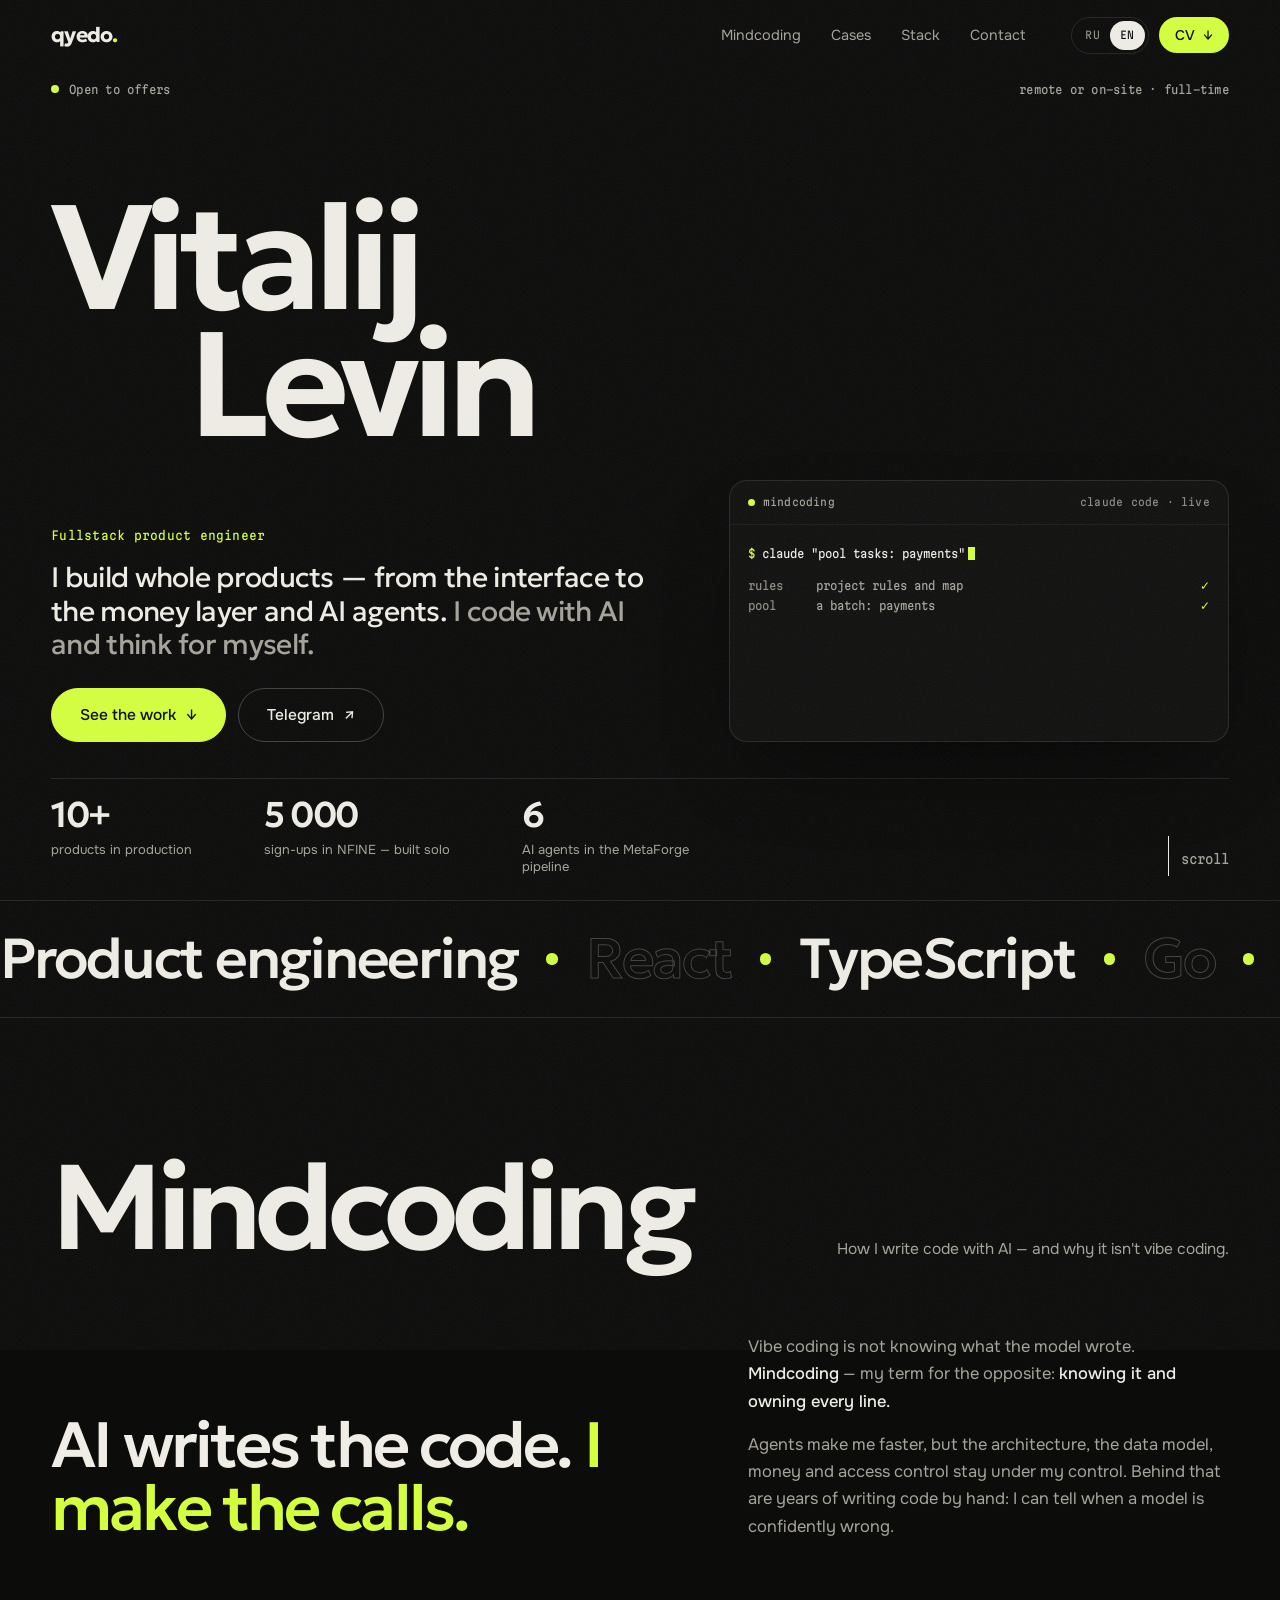
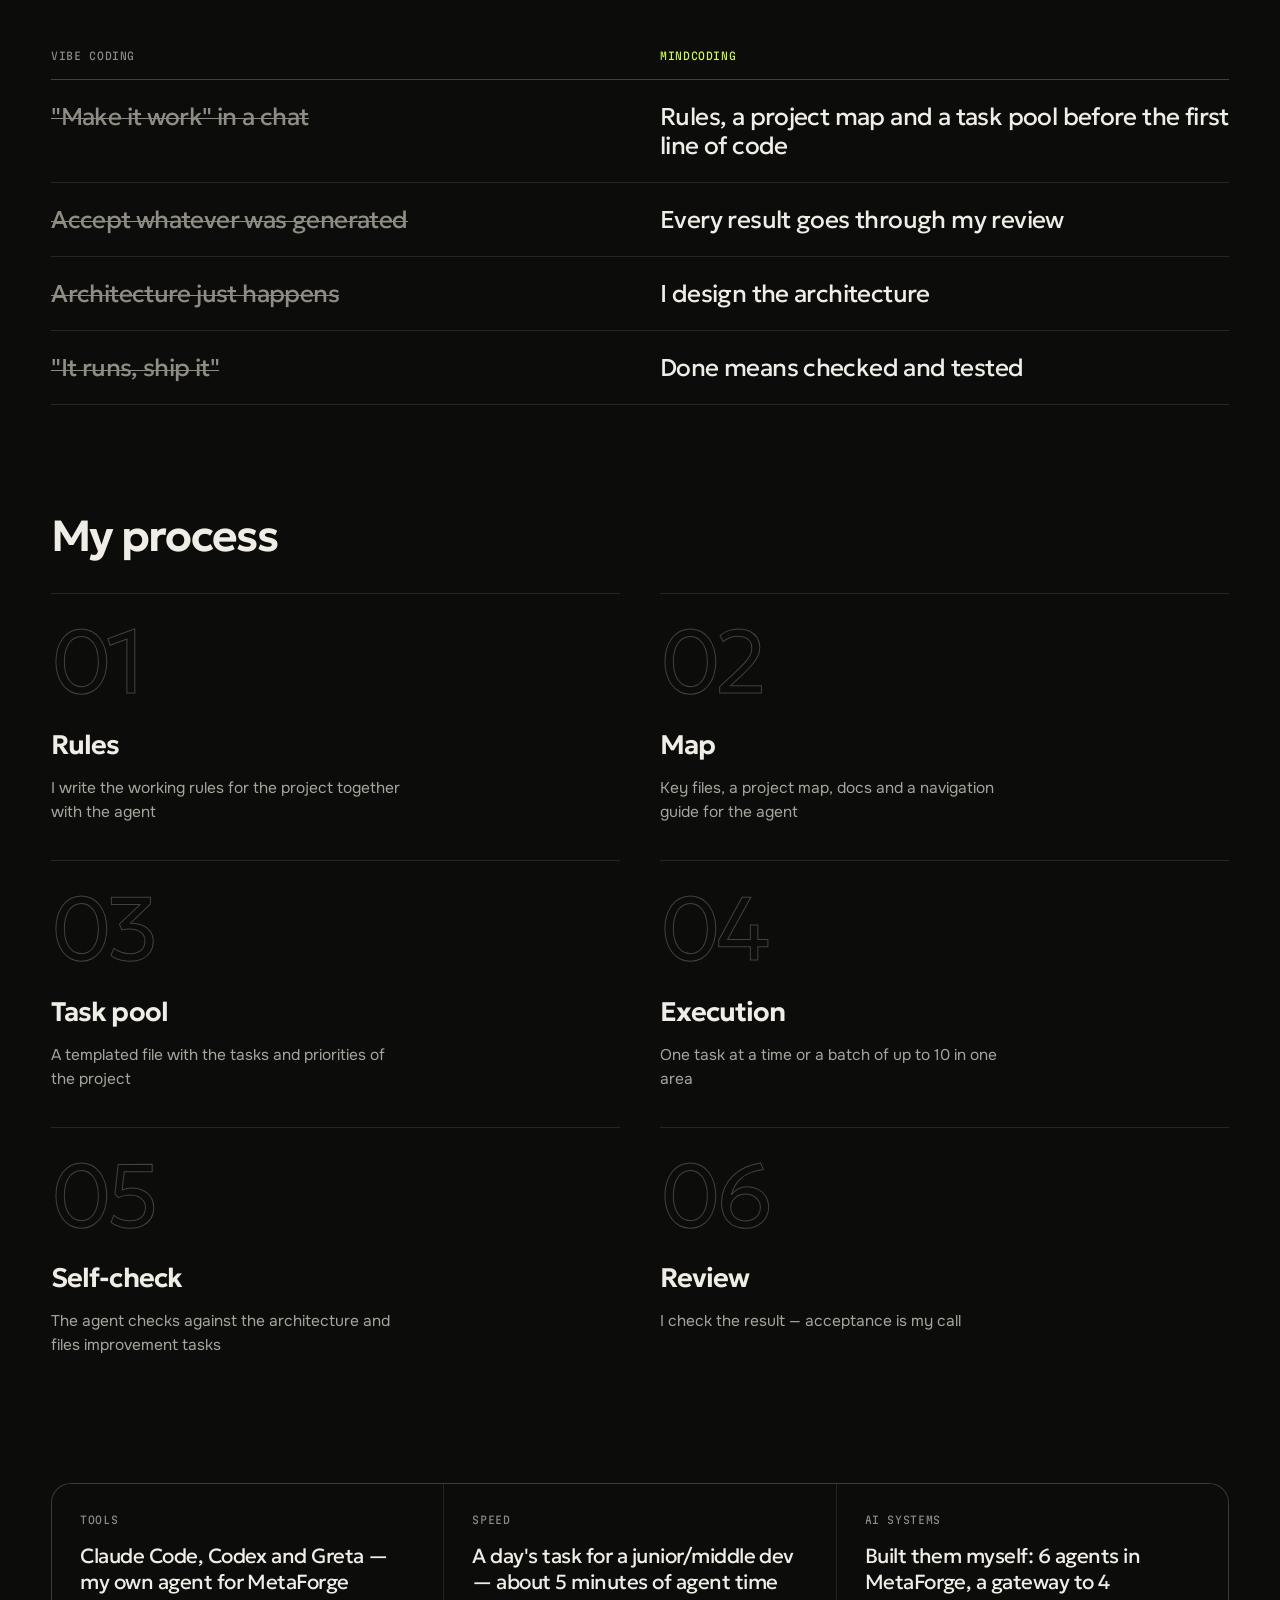
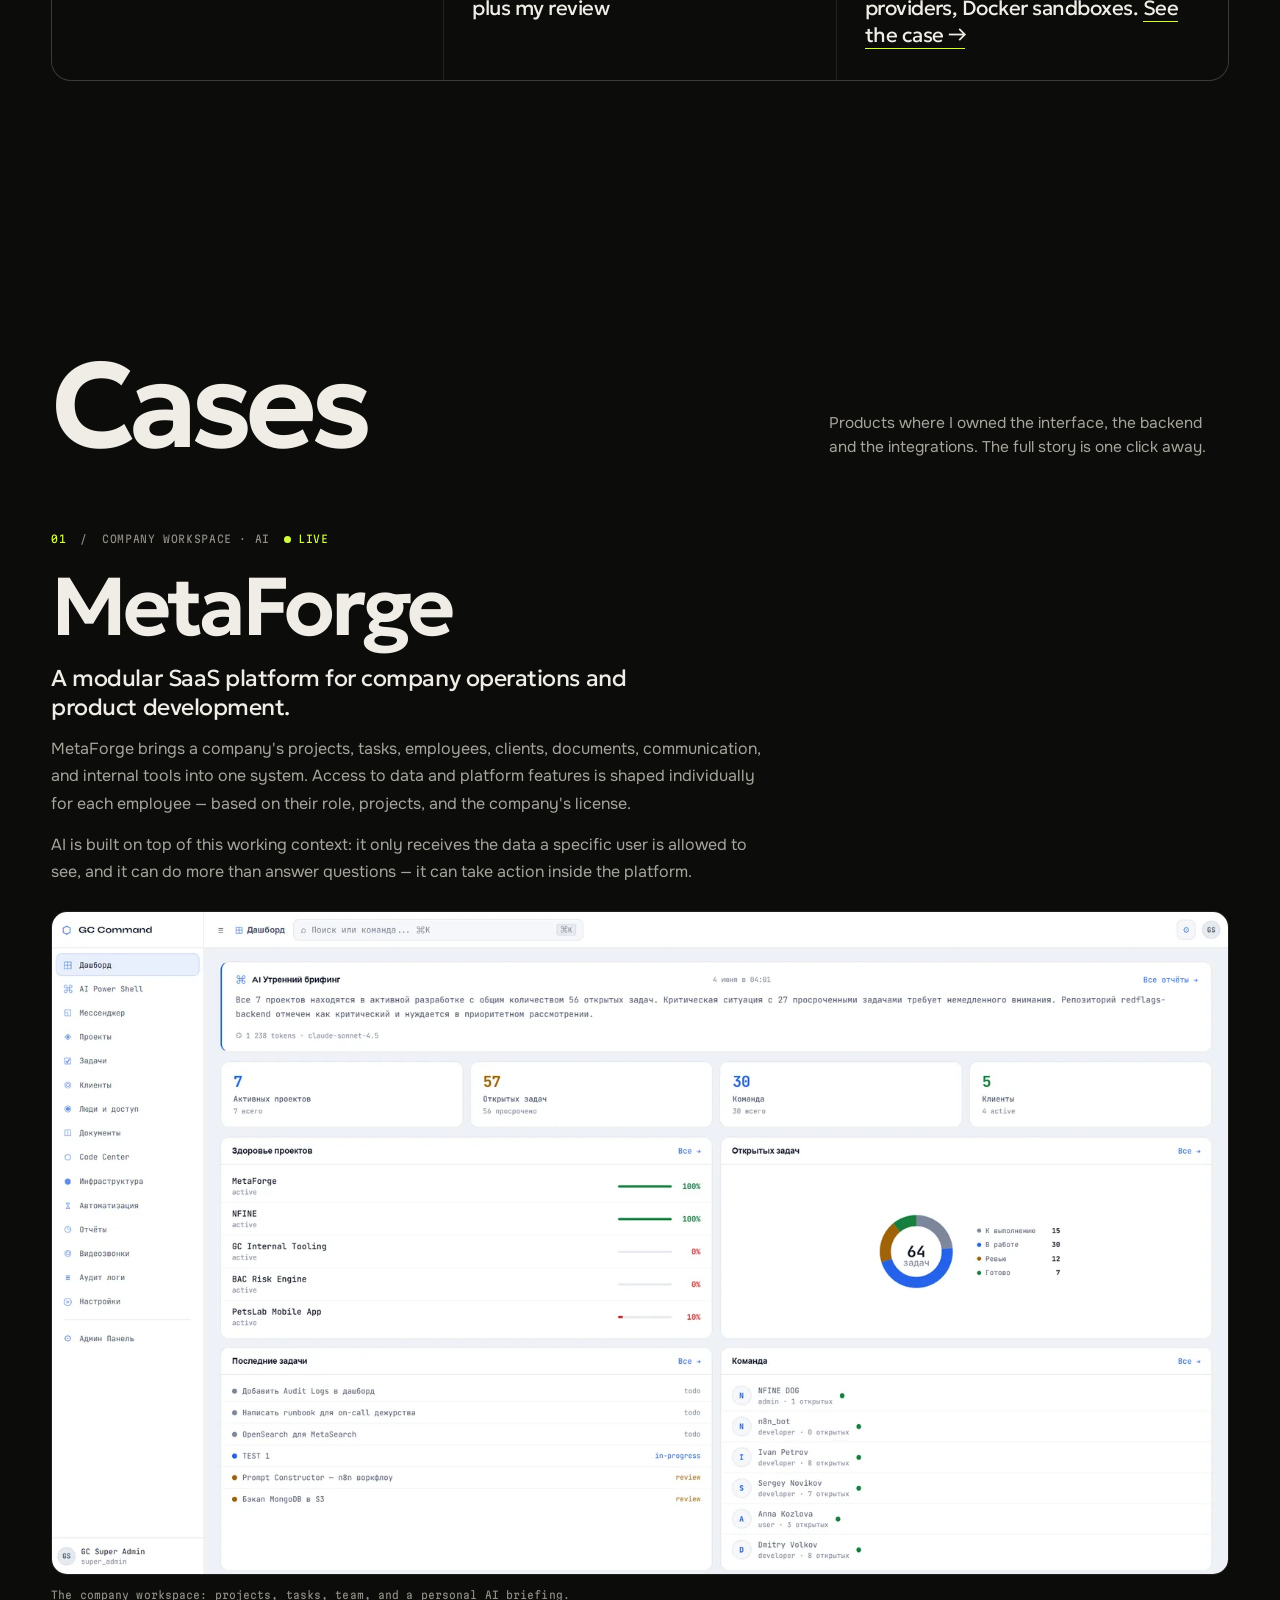
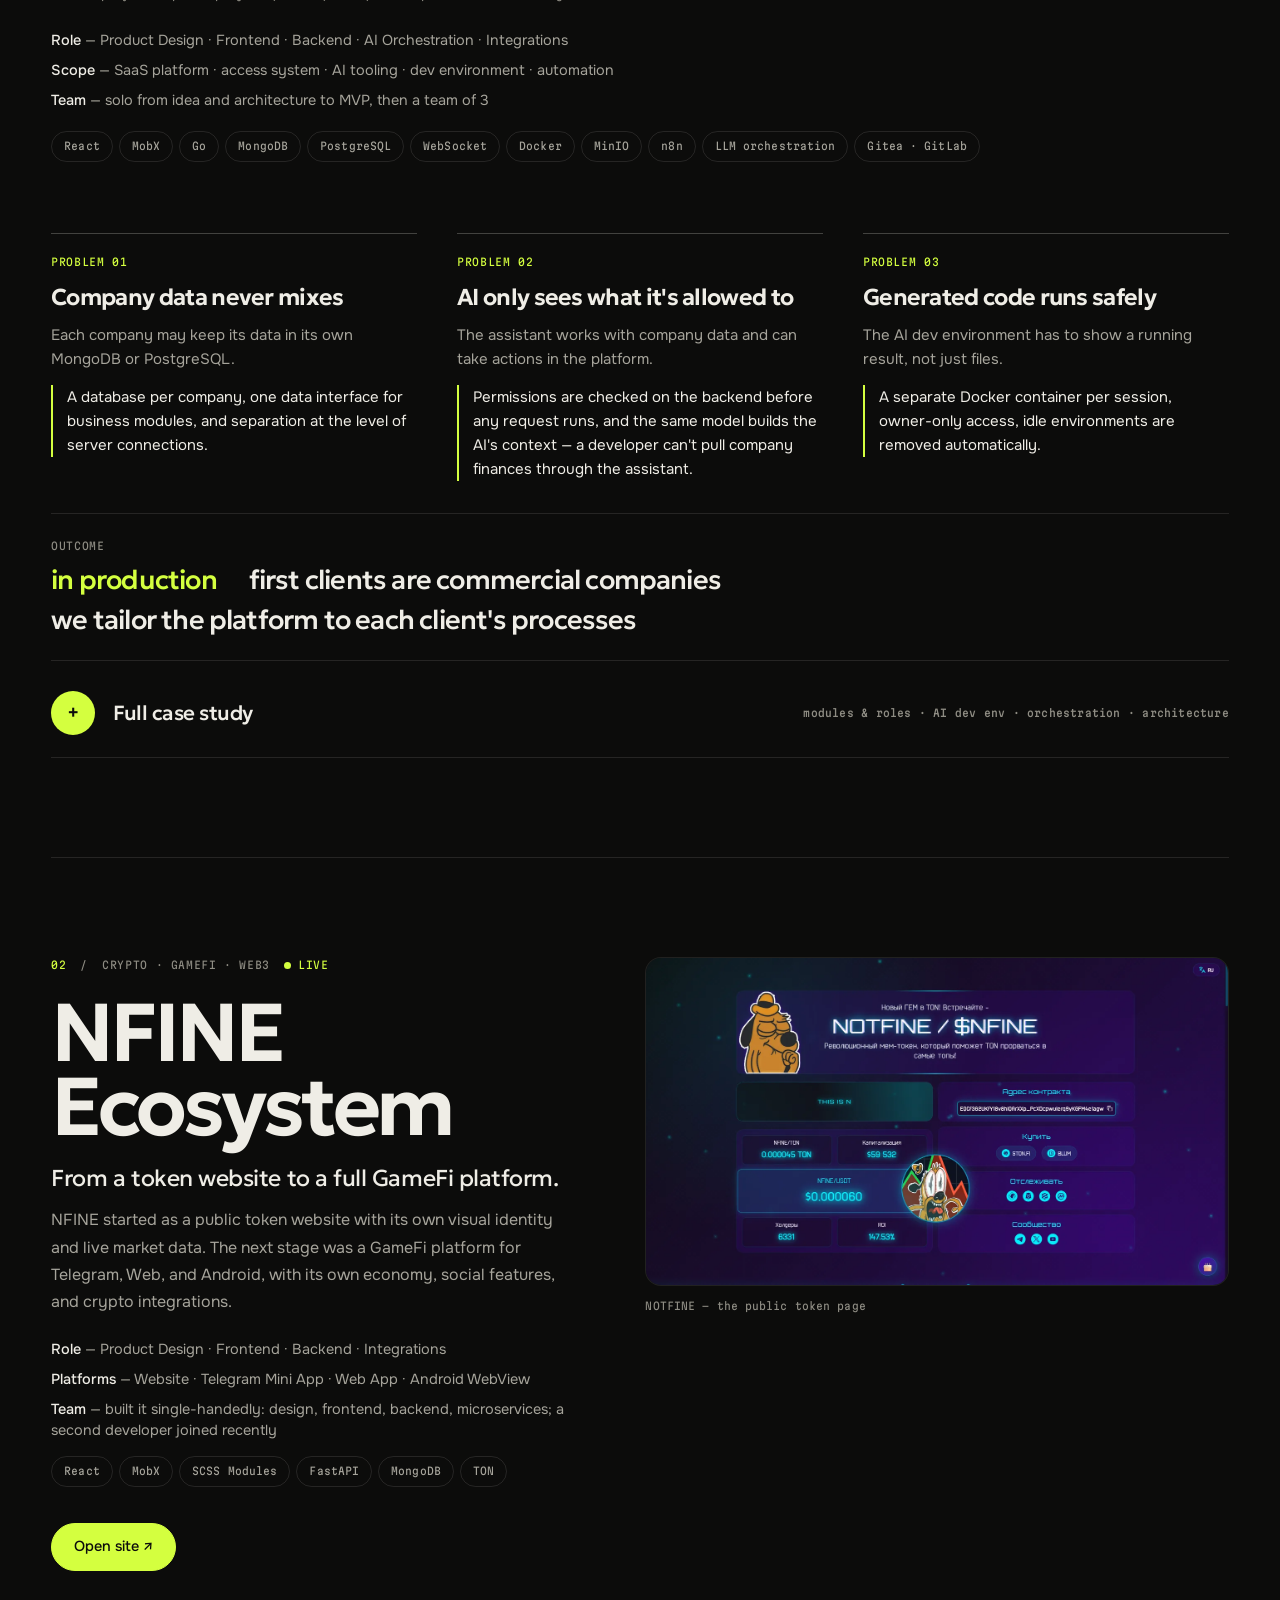
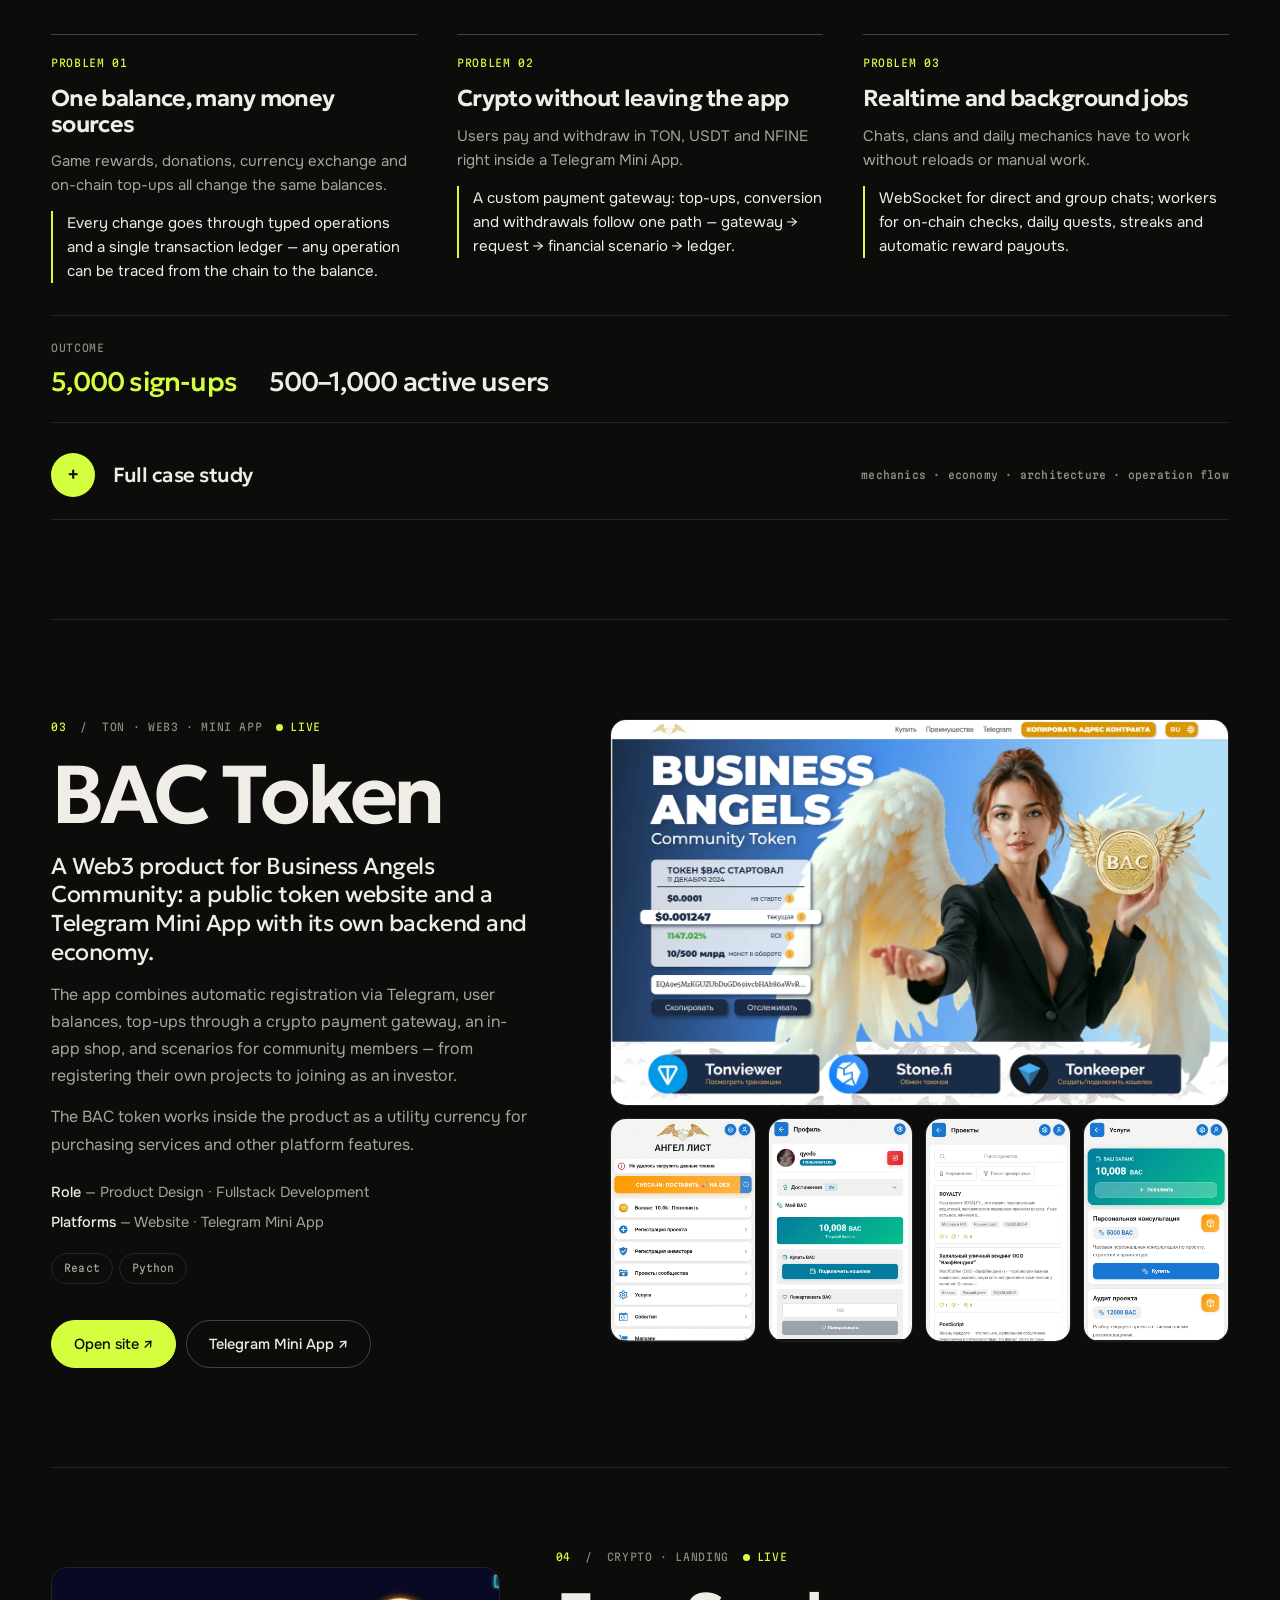
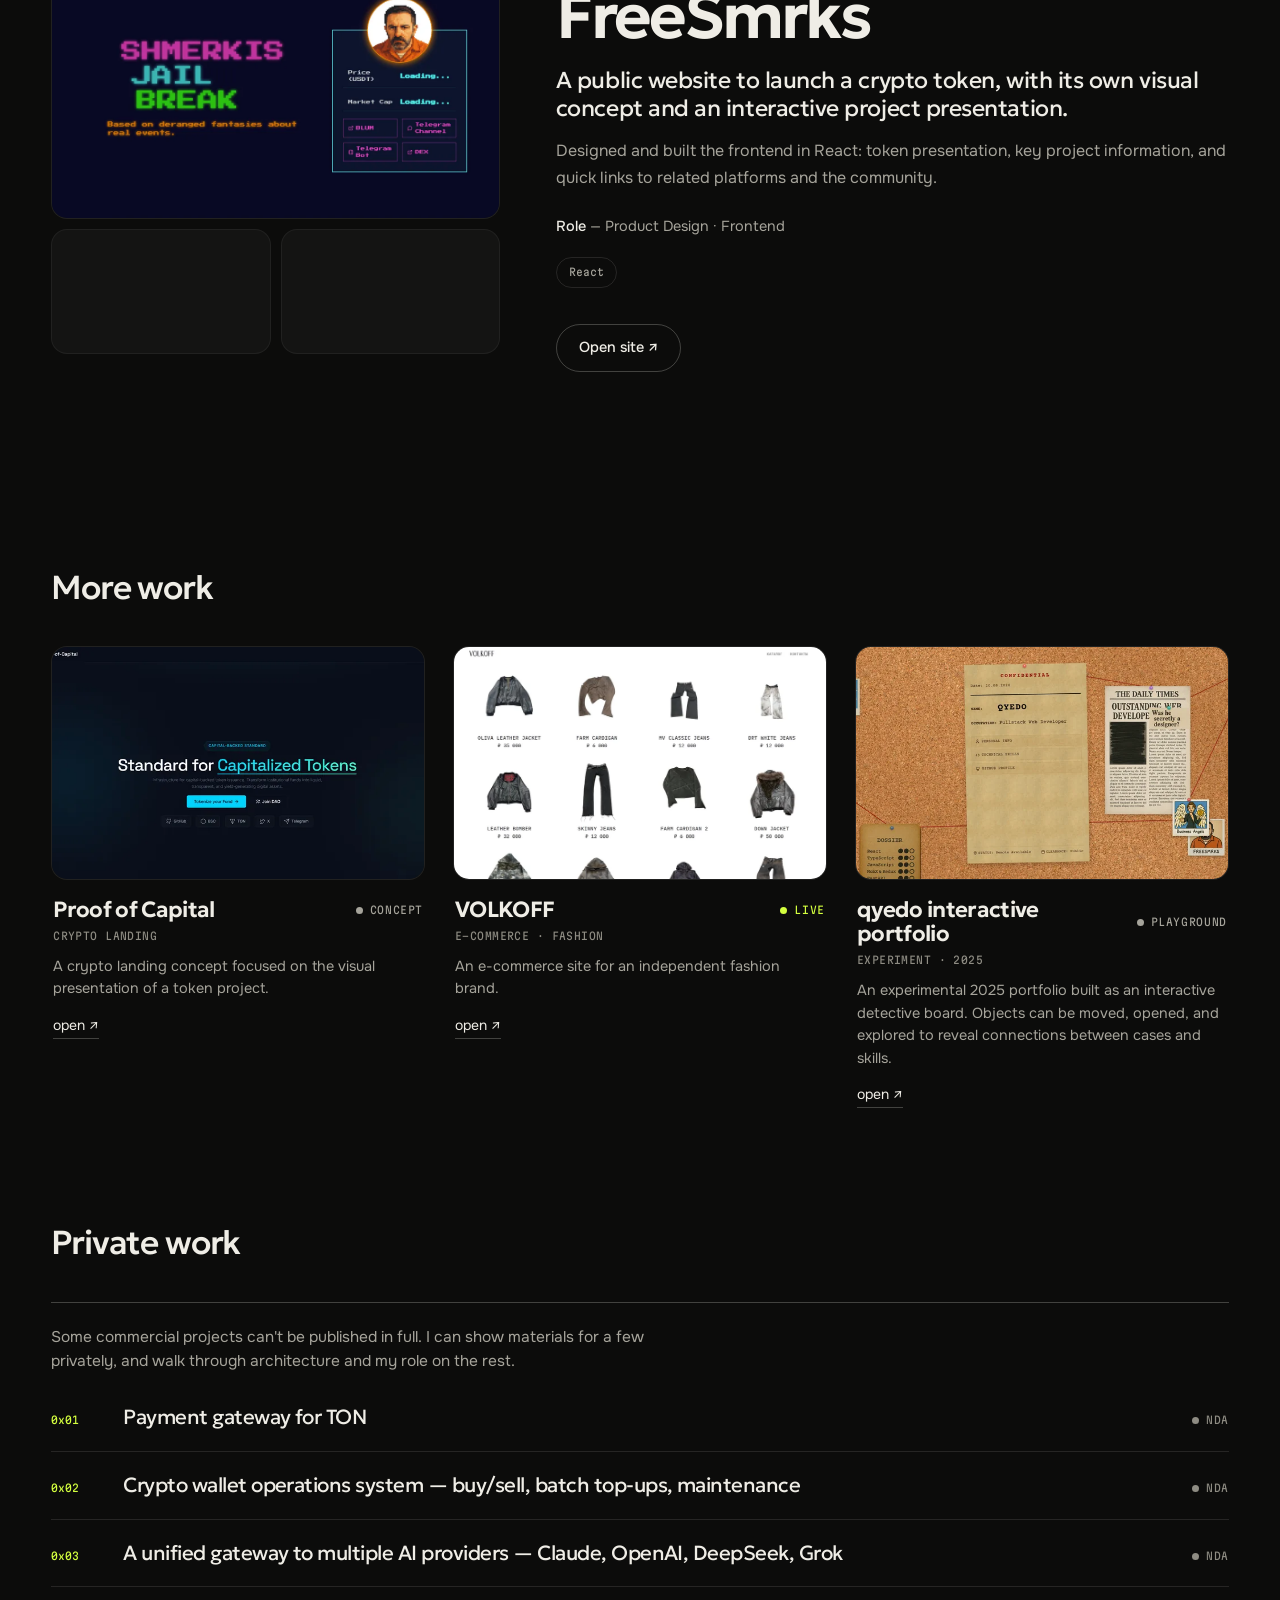
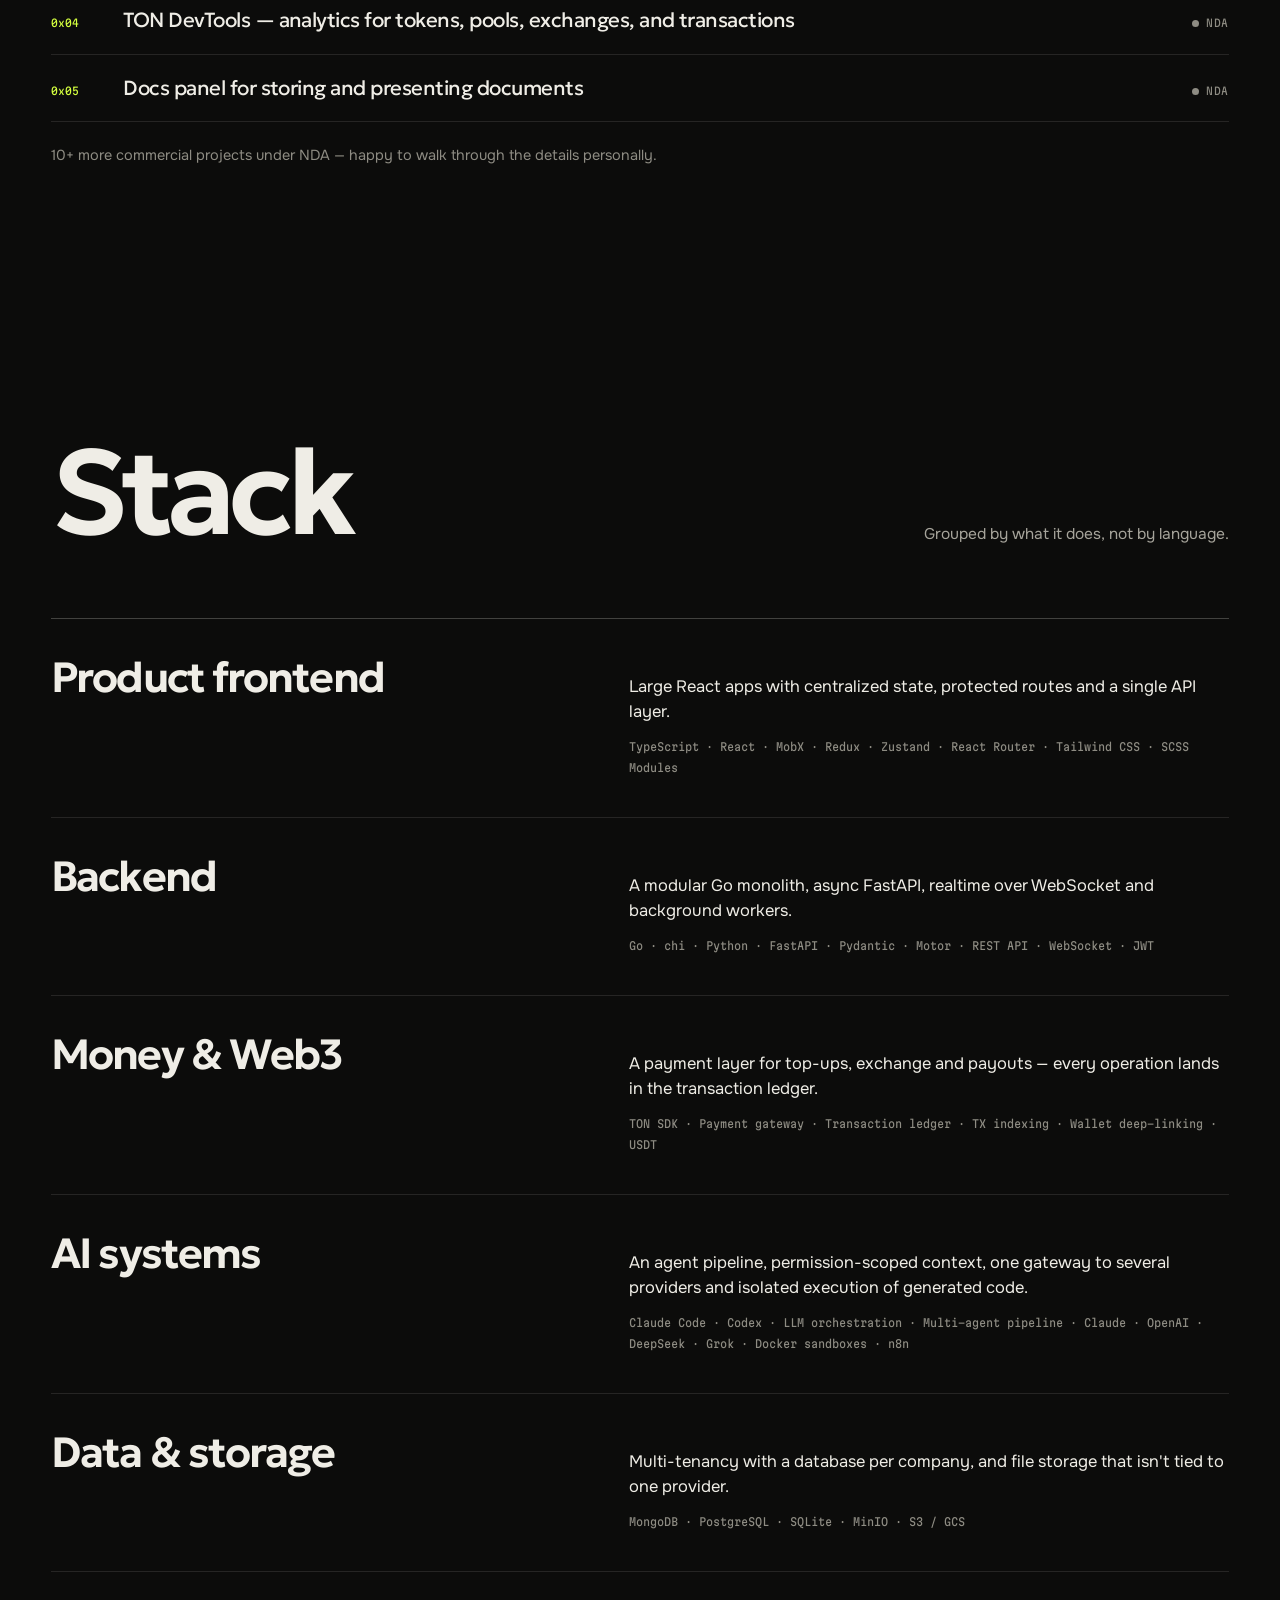
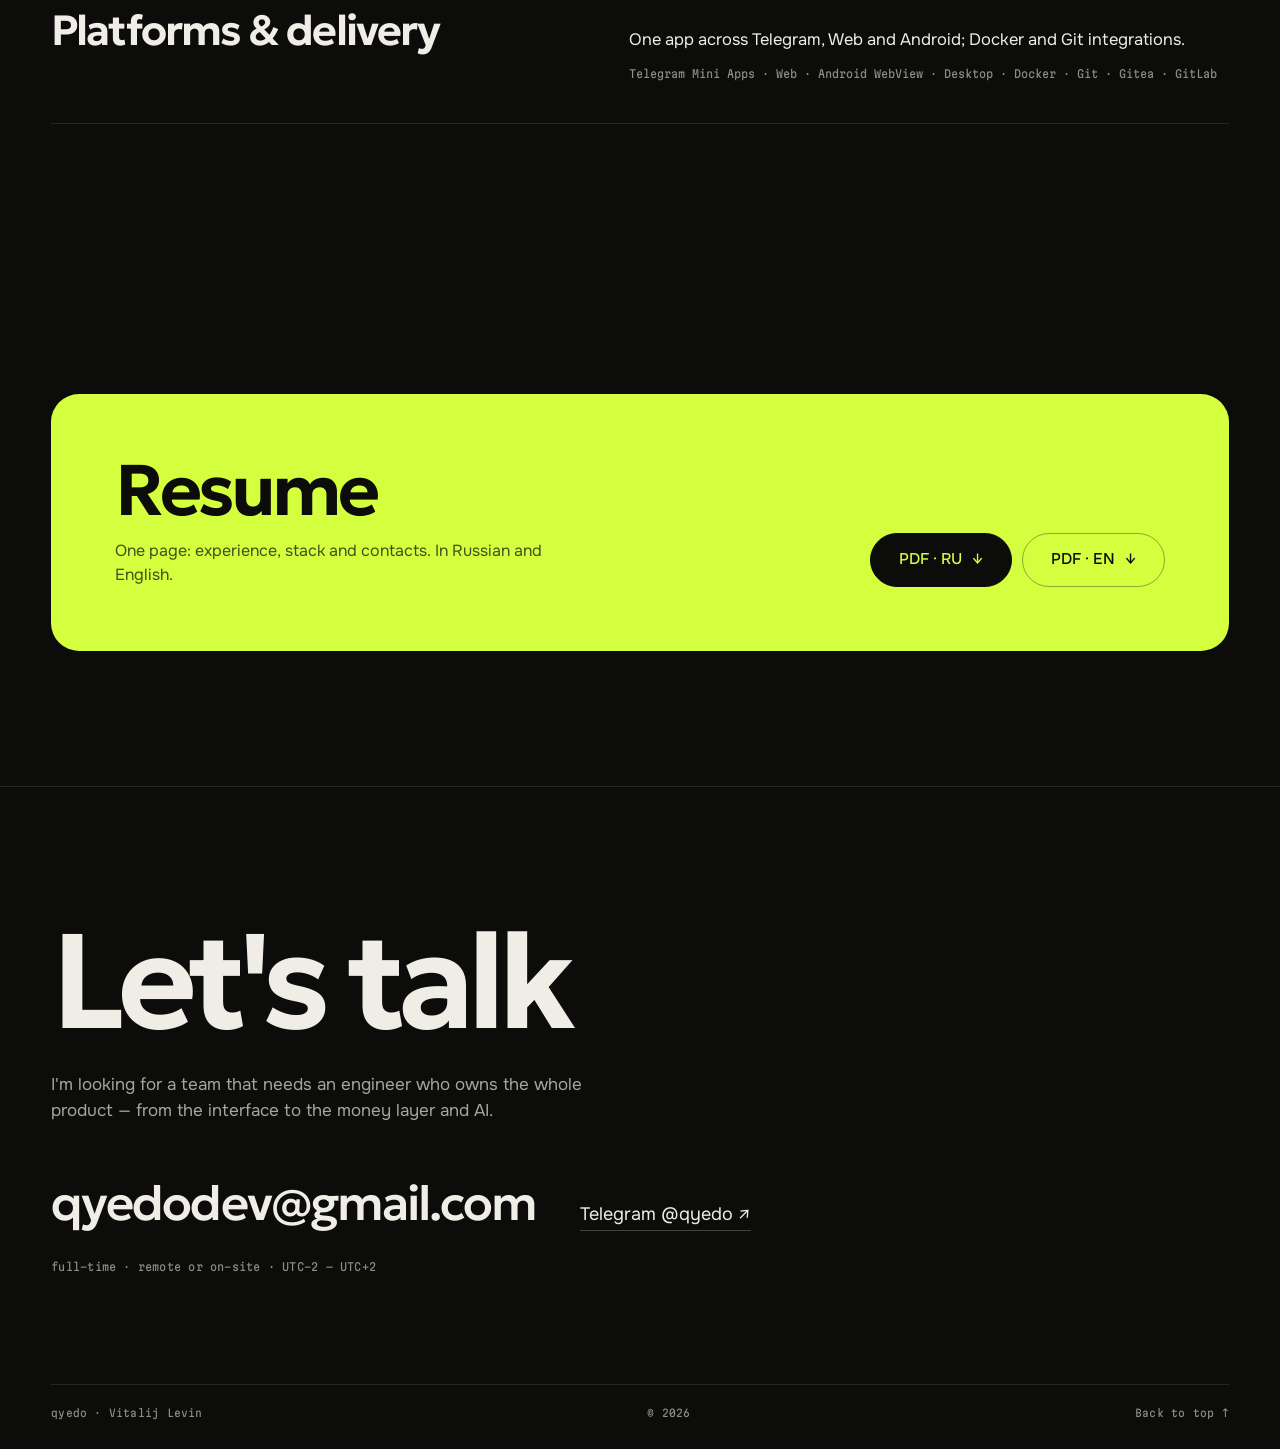
==== index.html @ 2e19d9a1 "feat: redesign with new type system and GSAP motion - New visual language: Geologica / Onest / Marti" ====
<!DOCTYPE html>
<html lang="ru" id="html-root">
<head>
<meta charset="UTF-8">
<meta name="viewport" content="width=device-width, initial-scale=1.0">
<meta name="description" content="Виталий Левин (qyedo) — fullstack product engineer. Строю продукты целиком: интерфейс, бэкенд, платёжный слой и ИИ-системы. Майндкодинг вместо вайбкодинга.">
<meta name="theme-color" content="#0c0c0b">
<meta property="og:type" content="website">
<meta property="og:title" content="Виталий Левин — fullstack product engineer">
<meta property="og:description" content="Строю продукты целиком — от интерфейса до финансового ядра и ИИ-агентов. Пишу с ИИ — думаю сам.">
<meta property="og:url" content="https://se2je.github.io/qyedo-public-porftolio/">
<meta property="og:image" content="https://se2je.github.io/qyedo-public-porftolio/assets/og-image.png">
<meta property="og:image:width" content="1200">
<meta property="og:image:height" content="630">
<meta name="twitter:card" content="summary_large_image">
<link rel="canonical" href="https://se2je.github.io/qyedo-public-porftolio/">
<link rel="icon" href="data:image/svg+xml,%3Csvg xmlns='http://www.w3.org/2000/svg' viewBox='0 0 64 64'%3E%3Crect width='64' height='64' rx='14' fill='%230b0a09'/%3E%3Ctext x='12' y='46' font-family='monospace' font-size='40' font-weight='700' fill='%23e9e5d8'%3Eq%3C/text%3E%3Ccircle cx='48' cy='42' r='5.5' fill='%23d99a3d'/%3E%3C/svg%3E">
<title>Виталий Левин — fullstack product engineer</title>
<link rel="preconnect" href="https://fonts.googleapis.com">
<link rel="preconnect" href="https://fonts.gstatic.com" crossorigin>
<link rel="stylesheet" href="https://fonts.googleapis.com/css2?family=Geologica:slnt,wght,CRSV,SHRP@-12..0,100..900,0..1,0..100&family=Onest:wght@400;500;600&family=Martian+Mono:wdth,wght@75..112.5,300..600&display=swap">
<script>
  // hide the hero until the intro animation is ready (never longer than 3.5 s)
  (function(){ var d = document.documentElement;
    if (window.matchMedia('(prefers-reduced-motion: reduce)').matches) return;
    d.classList.add('is-loading'); setTimeout(function(){ d.classList.remove('is-loading'); }, 3500); })();
</script>
<style>
  :root{
    --bg:#0c0c0b;
    --bg-2:#141413;
    --surface:#141413;
    --line:rgba(239,237,230,.11);
    --line-soft:rgba(239,237,230,.06);
    --line-strong:rgba(239,237,230,.24);
    --text:#efede6;
    --text-dim:#a6a49b;
    --text-mute:#8e8c83;
    --accent:#d4ff3f;
    --accent-ink:#0c0c0b;
    --accent-dim:rgba(212,255,63,.38);
    --amber:var(--accent);
    --amber-dim:var(--accent-dim);

    --f-display:'Geologica', 'Onest', system-ui, sans-serif;
    --f-text:'Onest', system-ui, sans-serif;
    --f-mono:'Martian Mono', ui-monospace, 'SFMono-Regular', monospace;

    --nav-h:72px;
    --pad:clamp(20px, 4vw, 56px);
    --ease:cubic-bezier(.2,.7,.1,1);
  }

  /* ---------- base ---------- */
  *{ box-sizing:border-box; margin:0; padding:0; }
  html{ background:var(--bg); -webkit-text-size-adjust:100%; }
  html.lenis, html.lenis body{ height:auto; }
  .lenis.lenis-smooth{ scroll-behavior:auto !important; }
  .lenis.lenis-stopped{ overflow:hidden; }
  body{
    background:var(--bg); color:var(--text);
    font-family:var(--f-text); font-size:16px; line-height:1.6; font-stretch:87.5%;
    -webkit-font-smoothing:antialiased; text-rendering:optimizeLegibility; overflow-x:clip;
  }
  ::selection{ background:var(--accent); color:var(--accent-ink); }
  a{ color:inherit; text-decoration:none; }
  img{ max-width:100%; }
  button{ font:inherit; color:inherit; }
  h1,h2,h3,h4{ font-family:var(--f-display); font-weight:600; letter-spacing:-.02em; line-height:1.1; color:var(--text); }
  .mono{ font-family:var(--f-mono); }
  .nw{ white-space:nowrap; }
  .dim{ color:var(--text-dim); }
  .wrap-wide{ max-width:1360px; margin:0 auto; padding:0 var(--pad); }
  :focus-visible{ outline:2px solid var(--accent); outline-offset:3px; border-radius:4px; }

  /* film grain + cursor follower */
  .grain{
    position:fixed; inset:-50%; width:200%; height:200%; z-index:90; pointer-events:none; opacity:.06;
    background-image:url("data:image/svg+xml,%3Csvg xmlns='http://www.w3.org/2000/svg' width='180' height='180'%3E%3Cfilter id='n'%3E%3CfeTurbulence type='fractalNoise' baseFrequency='.9' numOctaves='3' stitchTiles='stitch'/%3E%3C/filter%3E%3Crect width='100%25' height='100%25' filter='url(%23n)'/%3E%3C/svg%3E");
    animation:grain 1.2s steps(5) infinite;
  }
  @keyframes grain{ 0%{transform:translate(0,0)} 20%{transform:translate(-4%,3%)} 40%{transform:translate(3%,-5%)} 60%{transform:translate(-2%,6%)} 80%{transform:translate(5%,-2%)} 100%{transform:translate(0,0)} }
  .cursor{
    position:fixed; top:0; left:0; z-index:120; pointer-events:none; display:none;
    width:12px; height:12px; margin:-6px 0 0 -6px; border-radius:50%;
    background:var(--accent); color:var(--accent-ink); mix-blend-mode:difference;
    align-items:center; justify-content:center; text-align:center;
    font-family:var(--f-mono); font-size:10px; letter-spacing:.02em; line-height:1.2;
    transition:width .4s var(--ease), height .4s var(--ease), margin .4s var(--ease);
  }
  @media(pointer:fine){ .has-motion .cursor{ display:flex; } }
  .cursor.is-link{ width:34px; height:34px; margin:-17px 0 0 -17px; }
  .cursor.is-big{ width:88px; height:88px; margin:-44px 0 0 -44px; mix-blend-mode:normal; }
  .cursor-label{ opacity:0; transition:opacity .2s; }
  .cursor.is-big .cursor-label{ opacity:1; }

  /* ---------- nav ---------- */
  .nav{ position:fixed; top:0; left:0; right:0; z-index:60; height:var(--nav-h); transition:transform .6s var(--ease), background-color .3s, border-color .3s; border-bottom:1px solid transparent; }
  .nav.is-scrolled{ background:rgba(12,12,11,.74); -webkit-backdrop-filter:blur(14px) saturate(140%); backdrop-filter:blur(14px) saturate(140%); border-bottom-color:var(--line-soft); }
  .nav.is-hidden{ transform:translateY(-101%); }
  .nav .wrap-wide{ height:100%; display:flex; align-items:center; gap:24px; }
  .brand{ font-family:var(--f-display); font-weight:700; font-size:21px; letter-spacing:-.04em; }
  .brand i{ font-style:normal; color:var(--accent); }
  .navlinks{ display:none; gap:2px; margin-left:auto; }
  .navlinks a{ padding:8px 14px; border-radius:999px; font-size:14.5px; color:var(--text-dim); transition:color .2s, background-color .2s; }
  .navlinks a:hover{ color:var(--text); background:var(--line-soft); }
  @media(min-width:860px){ .navlinks{ display:flex; } }
  .nav-right{ display:flex; align-items:center; gap:10px; margin-left:auto; }
  @media(min-width:860px){ .nav-right{ margin-left:8px; } }
  .langtoggle{ display:flex; padding:3px; border:1px solid var(--line); border-radius:999px; font-family:var(--f-mono); font-size:10.5px; }
  .langtoggle button{ background:none; border:0; color:var(--text-mute); padding:6px 10px; border-radius:999px; cursor:pointer; letter-spacing:.04em; transition:color .2s, background-color .2s; }
  .langtoggle button.active{ background:var(--text); color:var(--bg); }
  .langtoggle button:not(.active):hover{ color:var(--text); }
  .nav-cv{ display:inline-flex; align-items:center; gap:8px; height:36px; padding:0 16px; border-radius:999px; background:var(--accent); color:var(--accent-ink); font-size:14px; font-weight:500; white-space:nowrap; }
  .nav-cv:hover{ background:#e2ff7c; }
  @media(max-width:420px){ .nav-cv{ padding:0 12px; } }

  /* ---------- buttons ---------- */
  .btn{
    display:inline-flex; align-items:center; justify-content:center; gap:10px; height:54px; padding:0 28px;
    border-radius:999px; border:1px solid var(--line-strong); color:var(--text);
    font-family:var(--f-text); font-weight:500; font-size:15.5px; white-space:nowrap;
    transition:background-color .25s, color .25s, border-color .25s;
  }
  .btn-primary{ background:var(--accent); border-color:var(--accent); color:var(--accent-ink); }
  .btn-primary:hover{ background:#e2ff7c; border-color:#e2ff7c; }
  .btn-ghost:hover{ border-color:var(--text); }
  .btn .arr{ display:inline-block; transition:transform .4s var(--ease); }
  .btn:hover .arr{ transform:translate(3px,-3px); }
  .btn:hover .arr.down{ transform:translateY(3px); }

  /* ---------- hero ---------- */
  .hero{ position:relative; min-height:100svh; display:flex; padding:calc(var(--nav-h) + 8px) 0 24px; }
  .hero > .wrap-wide{ width:100%; display:flex; flex-direction:column; }
  .hero-top{ display:flex; justify-content:space-between; flex-wrap:wrap; gap:8px 20px; font-family:var(--f-mono); font-size:11.5px; color:var(--text-dim); letter-spacing:.02em; }
  .avail{ display:inline-flex; align-items:center; gap:10px; }
  .avail i{ width:8px; height:8px; border-radius:50%; background:var(--accent); animation:ping 2.4s var(--ease) infinite; }
  @keyframes ping{ 0%{ box-shadow:0 0 0 0 rgba(212,255,63,.55); } 70%,100%{ box-shadow:0 0 0 10px rgba(212,255,63,0); } }

  .hero-name{
    margin-top:auto; padding-top:3vh;
    font-family:var(--f-display); font-weight:600; font-size:clamp(64px, min(11.6vw, 21vh), 210px);
    line-height:.86; letter-spacing:-.055em;
  }
  .hn-line{ display:block; white-space:nowrap; }
  .hn-line + .hn-line{ padding-left:.92em; }
  .hero-name .char{ display:inline-block; font-variation-settings:"wght" var(--wght, 600), "SHRP" var(--shrp, 0); }

  .hero-grid{ display:grid; grid-template-columns:1fr; gap:32px; margin-top:clamp(20px, 3.5vh, 40px); align-items:end; }
  @media(min-width:980px){ .hero-grid{ grid-template-columns:minmax(0,1fr) minmax(0,500px); gap:56px; } }
  .hero-role{ font-family:var(--f-mono); font-size:12px; color:var(--accent); letter-spacing:.02em; margin-bottom:16px; min-height:1.5em; }
  .hero-lead{ font-family:var(--f-display); font-weight:400; font-size:clamp(22px, 2.2vw, 34px); line-height:1.2; letter-spacing:-.025em; max-width:600px; }
  .hero-actions{ display:flex; flex-wrap:wrap; gap:12px; margin-top:26px; }

  .hero-facts{ display:grid; grid-template-columns:repeat(3, minmax(0,1fr)); gap:20px; margin-top:clamp(24px, 4vh, 44px); padding-top:18px; border-top:1px solid var(--line); }
  @media(min-width:980px){ .hero-facts{ grid-template-columns:repeat(3, auto) 1fr; gap:72px; } }
  .hero-facts b{ display:block; font-family:var(--f-display); font-weight:600; font-size:clamp(28px, 2.8vw, 44px); letter-spacing:-.04em; line-height:1; white-space:nowrap; }
  .hero-facts span{ display:block; margin-top:8px; font-size:13px; line-height:1.35; color:var(--text-dim); max-width:200px; }
  .scroll-cue{ display:none; justify-self:end; align-self:end; align-items:center; gap:12px; font-family:var(--f-mono); font-size:11px; color:var(--text-mute); }
  .scroll-cue i{ width:1px; height:40px; background:linear-gradient(var(--text) 0 50%, transparent 50%); background-size:100% 200%; animation:cue 1.8s var(--ease) infinite; }
  @keyframes cue{ 0%{ background-position:0 100%; } 100%{ background-position:0 -100%; } }
  @media(min-width:980px){ .scroll-cue{ display:inline-flex; } }
  .is-loading .hero [data-intro], .is-loading .hero-name{ visibility:hidden; }

  /* ---------- terminal ---------- */
  .term{ position:relative; background:#111110; border:1px solid var(--line); border-radius:18px; overflow:hidden; box-shadow:0 40px 90px -40px rgba(0,0,0,.9); }
  .term-bar{ display:flex; align-items:center; justify-content:space-between; gap:12px; padding:13px 18px; border-bottom:1px solid var(--line-soft); font-family:var(--f-mono); font-size:10.5px; color:var(--text-mute); letter-spacing:.02em; }
  .term-bar .rec{ display:inline-flex; align-items:center; gap:8px; color:var(--text-dim); }
  .term-bar .rec i{ width:7px; height:7px; border-radius:50%; background:var(--accent); animation:blink 1.4s steps(1) infinite; }
  .mc-term .term-body{ padding:18px 18px 20px; font-family:var(--f-mono); font-size:11.5px; line-height:1.75; min-height:206px; }
  .mc-cmd{ color:var(--text); margin-bottom:12px; word-break:break-word; min-height:1.75em; }
  .mc-cmd .p{ color:var(--accent); }
  .mc-line{ display:grid; grid-template-columns:56px 1fr 14px; gap:12px; align-items:baseline; opacity:0; transform:translateY(4px); transition:opacity .25s ease, transform .25s ease; }
  .mc-line.show{ opacity:1; transform:none; }
  .mc-line .s{ color:var(--text-mute); }
  .mc-line .t{ color:var(--text-dim); }
  .mc-line .m{ text-align:right; }
  .mc-line .m.wait{ color:var(--text-mute); }
  .mc-line .m.ok{ color:var(--accent); }
  .mc-line .m.bad{ color:#ff7a5c; }
  .mc-line.fix .s{ color:var(--accent); }
  .mc-line.fix .t{ color:var(--text); }
  .mc-done{ margin-top:12px; padding-top:12px; border-top:1px dashed var(--line); color:var(--accent); opacity:0; transition:opacity .3s ease; }
  .mc-done.show{ opacity:1; }
  .mc-caret{ display:inline-block; width:7px; height:13px; margin-left:3px; vertical-align:-2px; background:var(--accent); animation:blink 1.1s steps(1) infinite; }
  @keyframes blink{ 50%{ opacity:0; } }

  /* ---------- marquee ---------- */
  .marquee{ overflow:hidden; white-space:nowrap; border-top:1px solid var(--line); border-bottom:1px solid var(--line); padding:clamp(18px, 3vh, 30px) 0; user-select:none; }
  .marquee-track{ display:inline-flex; will-change:transform; animation:marquee 46s linear infinite; }
  .has-motion .marquee-track{ animation:none; }
  @keyframes marquee{ to{ transform:translateX(-50%); } }
  .marquee-item{ display:inline-flex; align-items:center; gap:.5em; padding-right:.5em; font-family:var(--f-display); font-weight:500; font-size:clamp(30px, 4.4vw, 68px); letter-spacing:-.04em; line-height:1.1; color:var(--text); }
  .marquee-item:nth-child(even){ color:transparent; -webkit-text-stroke:1px var(--line-strong); }
  .marquee-item::after{ content:''; flex:none; width:.2em; height:.2em; border-radius:50%; background:var(--accent); }

  /* ---------- sections ---------- */
  .section{ position:relative; padding:clamp(100px, 15vh, 190px) 0; }
  .sec-head{ display:flex; flex-wrap:wrap; align-items:flex-end; justify-content:space-between; gap:20px 40px; margin-bottom:clamp(44px, 8vh, 96px); }
  .sec-title{ font-family:var(--f-display); font-weight:600; font-size:clamp(54px, 9.4vw, 160px); line-height:.9; letter-spacing:-.055em; }
  .sec-title .line{ padding-bottom:.06em; }
  .sec-note{ max-width:400px; font-size:15.5px; line-height:1.55; color:var(--text-dim); }
  .subhead{ margin:clamp(80px, 12vh, 140px) 0 32px; font-family:var(--f-display); font-weight:500; font-size:clamp(26px, 2.6vw, 40px); letter-spacing:-.035em; color:var(--text); }
  .eyebrow{ font-family:var(--f-mono); font-size:10.5px; color:var(--accent); letter-spacing:.06em; text-transform:uppercase; margin-bottom:14px; }

  /* ---------- tags & status ---------- */
  .tag{ display:inline-flex; align-items:center; margin:0 6px 8px 0; padding:6px 12px; border:1px solid var(--line); border-radius:999px; font-family:var(--f-mono); font-size:10.5px; color:var(--text-dim); letter-spacing:.01em; transition:border-color .2s, color .2s; }
  .tag:hover{ border-color:var(--accent-dim); color:var(--text); }
  .status{ display:inline-flex; align-items:center; gap:7px; font-family:var(--f-mono); font-size:10.5px; letter-spacing:.06em; text-transform:uppercase; color:var(--text-mute); white-space:nowrap; }
  .status::before{ content:''; width:7px; height:7px; border-radius:50%; background:currentColor; }
  .status.live{ color:var(--accent); }
  .status.wip, .status.concept, .status.playground{ color:var(--text-dim); }

  /* ---------- media ---------- */
  .media{ position:relative; overflow:hidden; border-radius:16px; background:var(--bg-2); border:1px solid var(--line-soft); cursor:zoom-in; }
  .media img{ display:block; width:100%; height:100%; object-fit:cover; transition:transform 1.2s var(--ease); }
  .media:hover img{ transform:scale(1.025); }
  .media-desktop{ aspect-ratio:16/10; }
  .media-wide{ aspect-ratio:16/9; }
  .media-auto{ aspect-ratio:auto; }
  .media-auto img{ height:auto; }
  .mf-caption{ margin-top:12px; font-family:var(--f-mono); font-size:10.5px; line-height:1.6; color:var(--text-mute); letter-spacing:.01em; }

  /* ---------- cases ---------- */
  .feature{ padding:clamp(64px, 11vh, 128px) 0; border-top:1px solid var(--line); }
  .sec-head + .feature{ padding-top:0; border-top:0; }
  .feature-eyebrow{ display:flex; flex-wrap:wrap; align-items:center; gap:8px 14px; margin-bottom:22px; font-family:var(--f-mono); font-size:10.5px; color:var(--text-mute); letter-spacing:.06em; }
  .feature-index{ color:var(--accent); }
  .feature h3{ font-size:clamp(44px, 6.4vw, 104px); font-weight:600; line-height:.9; letter-spacing:-.05em; margin-bottom:20px; }
  .feature-summary{ font-family:var(--f-display); font-weight:400; font-size:clamp(20px, 1.8vw, 27px); line-height:1.25; letter-spacing:-.02em; color:var(--text); max-width:680px; }
  .mf-text{ margin-top:14px; max-width:720px; font-size:16px; line-height:1.7; color:var(--text-dim); }
  .mf-label{ margin-top:72px; margin-bottom:4px; font-size:clamp(24px, 2.2vw, 34px); letter-spacing:-.035em; }
  .nf-meta, .feature-meta{ margin-top:24px; display:grid; gap:8px; max-width:760px; font-size:14.5px; line-height:1.5; color:var(--text-dim); }
  .nf-meta b, .feature-meta b{ color:var(--text); font-weight:500; }
  .feature-stack{ margin-top:20px; }
  .feature-cta{ display:flex; flex-wrap:wrap; gap:10px; margin-top:28px; }
  .feature-cta .btn{ height:48px; padding:0 22px; font-size:14.5px; }
  .feature-highlights{ display:flex; flex-wrap:wrap; gap:8px; margin-top:18px; }
  .hltag{ display:inline-flex; padding:6px 12px; border-radius:999px; border:1px solid rgba(212,255,63,.28); background:rgba(212,255,63,.07); color:var(--accent); font-family:var(--f-mono); font-size:10.5px; letter-spacing:.02em; }
  .cases-intro{ max-width:640px; font-size:15.5px; line-height:1.6; color:var(--text-dim); }

  .feature-grid{ display:grid; grid-template-columns:1fr; gap:40px; align-items:start; }
  @media(min-width:980px){ .feature-grid{ grid-template-columns:1.25fr 1fr; gap:64px; } .feature-grid.flip{ grid-template-columns:1fr 1.25fr; } }
  .feature-visual{ display:grid; gap:12px; order:-1; }
  @media(min-width:980px){ .feature-visual{ order:0; } .feature-grid.flip .feature-visual{ order:2; } }
  .feature-visual .mobiles{ display:grid; grid-template-columns:repeat(2,1fr); gap:10px; }
  @media(min-width:980px){ .feature-visual .mobiles.bac-mobiles{ grid-template-columns:repeat(4,1fr); gap:12px; } }
  .feature-compact{ padding:clamp(56px, 9vh, 104px) 0; }
  .compact-row{ display:grid; grid-template-columns:1fr; gap:32px; align-items:center; }
  @media(min-width:980px){ .compact-row{ grid-template-columns:1fr 1.5fr; gap:56px; } }
  .compact-media{ order:1; }
  @media(min-width:980px){ .compact-media{ order:0; } }
  .fs-thumbs{ display:grid; grid-template-columns:1fr 1fr; gap:10px; margin-top:10px; }
  .compact-text h3{ font-size:clamp(40px, 5vw, 80px); }

  .nf-hero-row{ display:grid; grid-template-columns:1fr; gap:40px; }
  @media(min-width:1040px){ .nf-hero-row{ grid-template-columns:1fr 1.1fr; gap:64px; align-items:start; } }
  .nf-hero-shot{ width:100%; }
  .flow-chain{ margin-top:12px; padding-left:16px; border-left:2px solid var(--accent); font-family:var(--f-mono); font-size:11.5px; line-height:2; color:var(--accent); }
  .nf-transition{ max-width:760px; margin:88px auto 64px; text-align:center; }
  .nf-transition .k{ margin-bottom:16px; font-family:var(--f-mono); font-size:10.5px; letter-spacing:.06em; text-transform:uppercase; color:var(--accent); }
  .nf-transition p{ font-family:var(--f-display); font-size:clamp(21px, 2.2vw, 32px); line-height:1.25; letter-spacing:-.025em; color:var(--text); }
  .nf-split{ display:grid; grid-template-columns:1fr; gap:24px; align-items:center; margin-top:72px; }
  @media(min-width:780px){
    .nf-split{ grid-template-columns:300px 1fr; gap:64px; }
    .nf-split-rev{ grid-template-columns:1fr 300px; }
    .nf-split-rev .nf-split-media{ order:2; }
  }
  .nf-split-media{ width:100%; max-width:300px; margin:0 auto; }
  .nf-split h4{ margin-bottom:12px; font-size:clamp(24px, 2.2vw, 34px); letter-spacing:-.035em; }
  .nf-split p{ max-width:520px; font-size:15.5px; line-height:1.7; color:var(--text-dim); }

  .mf-shot-lg{ max-width:none; }
  .mf-shot-sm{ width:100%; }
  .mf-shots-grid{ display:grid; grid-template-columns:1fr; gap:36px 24px; margin-top:28px; }
  @media(min-width:780px){ .mf-shots-grid{ grid-template-columns:1fr 1fr; } }

  .layers{ display:grid; grid-template-columns:repeat(auto-fit, minmax(230px, 1fr)); gap:1px; margin-top:26px; background:var(--line); border:1px solid var(--line); border-radius:16px; overflow:hidden; }
  .layer{ background:var(--bg); padding:22px 24px; }
  .layer .t{ margin-bottom:10px; font-family:var(--f-mono); font-size:10.5px; letter-spacing:.06em; text-transform:uppercase; color:var(--accent); }
  .layer .tags{ margin-bottom:10px; font-family:var(--f-mono); font-size:11px; line-height:1.8; color:var(--text-mute); }
  .layer .d{ font-size:14.5px; line-height:1.6; color:var(--text-dim); }
  .pipeline{ display:grid; grid-template-columns:repeat(auto-fit, minmax(120px, 1fr)); margin-top:34px; border-top:1px solid var(--line); }
  .pipeline-step{ position:relative; padding:18px 12px 0 0; }
  .pipeline-step::before{ content:''; position:absolute; top:-1px; left:0; width:28px; height:2px; background:var(--accent); }
  .pipeline-step .n{ margin-bottom:6px; font-family:var(--f-mono); font-size:10.5px; color:var(--text-mute); }
  .pipeline-step .t{ font-family:var(--f-display); font-size:18px; font-weight:500; letter-spacing:-.02em; color:var(--text); }
  .modes{ display:grid; grid-template-columns:repeat(auto-fit, minmax(240px, 1fr)); gap:12px; margin-top:26px; }
  .mode-card{ padding:22px 24px; border:1px solid var(--line); border-radius:16px; background:var(--bg-2); }
  .mode-card .t{ margin-bottom:10px; font-family:var(--f-mono); font-size:10.5px; letter-spacing:.06em; text-transform:uppercase; color:var(--accent); }
  .mode-card .d{ font-size:14.5px; line-height:1.6; color:var(--text-dim); }
  .mode-card .tech{ margin-top:12px; font-family:var(--f-mono); font-size:10.5px; color:var(--text-mute); }

  /* case brief */
  .case-brief{ display:grid; gap:32px; margin-top:clamp(44px, 7vh, 72px); }
  .case-challenges{ display:grid; grid-template-columns:1fr; gap:32px; }
  @media(min-width:880px){ .case-challenges{ grid-template-columns:repeat(3, 1fr); gap:40px; } }
  .challenge{ padding-top:20px; border-top:1px solid var(--line-strong); }
  .challenge .n{ font-family:var(--f-mono); font-size:10.5px; letter-spacing:.06em; text-transform:uppercase; color:var(--accent); }
  .challenge h4{ margin:14px 0 12px; font-size:clamp(21px, 1.8vw, 26px); line-height:1.12; letter-spacing:-.03em; }
  .challenge .prob{ font-size:15px; line-height:1.6; color:var(--text-dim); }
  .challenge .sol{ margin-top:14px; padding-left:14px; border-left:2px solid var(--accent); font-size:15px; line-height:1.6; color:var(--text); }
  .case-results{ display:flex; flex-wrap:wrap; align-items:baseline; gap:10px 32px; padding:24px 0; border-top:1px solid var(--line); border-bottom:1px solid var(--line); }
  .case-results .k{ flex-basis:100%; font-family:var(--f-mono); font-size:10.5px; letter-spacing:.06em; text-transform:uppercase; color:var(--text-mute); }
  .case-results .v{ font-family:var(--f-display); font-size:clamp(21px, 2.1vw, 30px); font-weight:500; letter-spacing:-.03em; line-height:1.15; color:var(--text); }
  .case-results .k + .v{ color:var(--accent); }

  .case-more{ margin-top:8px; border-bottom:1px solid var(--line); }
  .case-more > summary{ list-style:none; display:flex; align-items:center; gap:18px; padding:22px 0; cursor:pointer; font-family:var(--f-display); font-size:clamp(19px, 1.6vw, 24px); font-weight:500; letter-spacing:-.025em; color:var(--text); }
  .case-more > summary::-webkit-details-marker{ display:none; }
  .case-more > summary .ic{ flex:none; width:44px; height:44px; display:inline-flex; align-items:center; justify-content:center; border-radius:50%; background:var(--accent); color:var(--accent-ink); font-family:var(--f-text); font-size:22px; line-height:1; transition:transform .5s var(--ease); }
  .case-more[open] > summary .ic{ transform:rotate(135deg); }
  .case-more > summary .hint{ margin-left:auto; font-family:var(--f-mono); font-size:10.5px; letter-spacing:.02em; color:var(--text-mute); }
  @media(max-width:760px){ .case-more > summary .hint{ display:none; } }
  .case-more-body{ padding-bottom:56px; }

  /* more work + private */
  .more-grid{ display:grid; grid-template-columns:1fr; gap:28px; }
  @media(min-width:780px){ .more-grid{ grid-template-columns:repeat(3, 1fr); } }
  .more-card{ display:block; }
  .more-card-body{ padding:18px 2px 0; }
  .more-card-top{ display:flex; align-items:center; justify-content:space-between; gap:12px; }
  .more-card h4{ font-size:22px; letter-spacing:-.03em; }
  .more-card .cat{ margin-top:6px; font-family:var(--f-mono); font-size:10.5px; letter-spacing:.04em; color:var(--text-mute); }
  .more-card p{ margin-top:10px; font-size:14.5px; line-height:1.55; color:var(--text-dim); }
  .more-card .go{ display:inline-flex; margin-top:14px; padding-bottom:2px; border-bottom:1px solid var(--line-strong); font-size:14px; color:var(--text); transition:color .2s, border-color .2s; }
  .more-card:hover .go{ color:var(--accent); border-color:var(--accent); }
  .private-box{ border-top:1px solid var(--line-strong); }
  .private-intro{ max-width:640px; margin:22px 0 10px; font-size:15.5px; line-height:1.6; color:var(--text-dim); }
  .private-row{ display:grid; grid-template-columns:56px minmax(0,1fr) auto; gap:16px; align-items:baseline; padding:20px 0; border-bottom:1px solid var(--line); transition:padding .5s var(--ease); }
  .private-row:hover{ padding-left:12px; }
  .private-id{ font-family:var(--f-mono); font-size:10.5px; color:var(--accent); }
  .private-title{ font-family:var(--f-display); font-size:clamp(17px, 1.6vw, 23px); line-height:1.3; letter-spacing:-.025em; color:var(--text); }
  .private-more{ margin-top:22px; font-size:14.5px; color:var(--text-mute); }

  /* ---------- mindcoding ---------- */
  .mc-intro{ display:grid; grid-template-columns:1fr; gap:32px; align-items:end; }
  @media(min-width:980px){ .mc-intro{ grid-template-columns:1.3fr 1fr; gap:72px; } }
  .mc-lead{ font-family:var(--f-display); font-weight:500; font-size:clamp(36px, 5vw, 80px); line-height:.98; letter-spacing:-.045em; }
  .mc-lead em{ font-style:normal; color:var(--accent); }
  .mc-text{ max-width:520px; font-size:16.5px; line-height:1.65; color:var(--text-dim); }
  .mc-text + .mc-text{ margin-top:16px; }
  .mc-text b{ color:var(--text); font-weight:500; }

  .mc-vs{ margin-top:clamp(72px, 12vh, 140px); }
  .mc-vs-head, .mc-vs-row{ display:grid; grid-template-columns:1fr 1fr; gap:24px 40px; }
  .mc-vs-head{ padding-bottom:14px; border-bottom:1px solid var(--line-strong); font-family:var(--f-mono); font-size:10.5px; letter-spacing:.06em; text-transform:uppercase; color:var(--text-mute); }
  .mc-vs-head .mind{ color:var(--accent); }
  .mc-vs-row{ padding:22px 0; border-bottom:1px solid var(--line); font-family:var(--f-display); font-size:clamp(17px, 1.9vw, 28px); line-height:1.2; letter-spacing:-.025em; }
  .mc-vs-row .vibe{ color:var(--text-mute); }
  .mc-vs-row .vibe span{ background:linear-gradient(currentColor, currentColor) no-repeat 0 58% / 100% 1px; }
  .mc-vs-row .mind{ color:var(--text); }

  .mc-process{ margin-top:clamp(72px, 12vh, 140px); }
  .mc-process-head{ display:flex; align-items:flex-end; justify-content:space-between; gap:24px; margin-bottom:32px; }
  .mc-process-head h3{ font-size:clamp(30px, 3.4vw, 52px); letter-spacing:-.04em; }
  .mc-progress{ flex:1; max-width:340px; height:2px; background:var(--line); overflow:hidden; display:none; }
  .mc-progress i{ display:block; height:100%; background:var(--accent); transform-origin:0 50%; transform:scaleX(0); }
  .mc-track{ display:grid; grid-template-columns:1fr; }
  @media(min-width:700px){ .mc-track{ grid-template-columns:repeat(2, 1fr); column-gap:40px; } }
  .mc-step{ padding:28px 0 36px; border-top:1px solid var(--line); }
  .mc-step .n{ font-family:var(--f-display); font-weight:300; font-size:clamp(64px, 7vw, 120px); line-height:.9; letter-spacing:-.06em; color:transparent; -webkit-text-stroke:1px var(--line-strong); transition:color .5s, -webkit-text-stroke-color .5s; }
  .mc-step.is-active .n, .mc-step:hover .n{ color:var(--accent); -webkit-text-stroke-color:var(--accent); }
  .mc-step .t{ margin-top:20px; font-family:var(--f-display); font-size:clamp(23px, 2.1vw, 32px); font-weight:600; letter-spacing:-.035em; }
  .mc-step .d{ margin-top:10px; max-width:360px; font-size:15.5px; line-height:1.55; color:var(--text-dim); }
  @media(min-width:1024px){
    .has-motion .mc-progress{ display:block; }
    .has-motion .mc-track{ display:flex; width:max-content; }
    .has-motion .mc-step{ flex:none; width:min(31vw, 420px); padding:8px 48px 8px 32px; border-top:0; border-left:1px solid var(--line); }
  }

  .mc-facts{ display:grid; grid-template-columns:1fr; gap:1px; margin-top:clamp(64px, 10vh, 112px); background:var(--line); border:1px solid var(--line); border-radius:20px; overflow:hidden; }
  @media(min-width:900px){ .mc-facts{ grid-template-columns:repeat(3, 1fr); } }
  .mc-fact{ display:flex; flex-direction:column; gap:14px; padding:28px 28px 32px; background:var(--bg); }
  .mc-fact .k{ font-family:var(--f-mono); font-size:10.5px; letter-spacing:.06em; text-transform:uppercase; color:var(--text-mute); }
  .mc-fact .v{ font-family:var(--f-display); font-size:clamp(19px, 1.6vw, 24px); line-height:1.28; letter-spacing:-.025em; color:var(--text); }
  .mc-fact .v a{ border-bottom:1px solid var(--accent); }
  .mc-fact .v a:hover{ color:var(--accent); }

  /* ---------- stack ---------- */
  .stack-list{ border-top:1px solid var(--line-strong); }
  .stack-row{ display:grid; grid-template-columns:1fr; gap:12px; padding:30px 0; border-bottom:1px solid var(--line); }
  @media(min-width:900px){ .stack-row{ grid-template-columns:minmax(0,1fr) minmax(0,1.15fr); gap:56px; align-items:baseline; padding:38px 0; } }
  .stack-row h3{ font-size:clamp(28px, 3.3vw, 52px); letter-spacing:-.045em; line-height:1; transition:transform .6s var(--ease), color .3s; }
  .stack-row:hover h3{ transform:translateX(16px); color:var(--accent); }
  .stack-row .d{ font-size:16.5px; line-height:1.55; color:var(--text); }
  .stack-row .tools{ margin-top:12px; font-family:var(--f-mono); font-size:11px; line-height:1.9; color:var(--text-mute); }

  /* ---------- resume ---------- */
  .resume-box{ display:grid; grid-template-columns:1fr; gap:32px; align-items:end; padding:clamp(32px, 5vw, 72px); border-radius:28px; background:var(--accent); color:var(--accent-ink); }
  @media(min-width:900px){ .resume-box{ grid-template-columns:1fr auto; } }
  .resume-box .t{ font-family:var(--f-display); font-weight:600; font-size:clamp(40px, 5.6vw, 92px); line-height:.9; letter-spacing:-.055em; color:var(--accent-ink); }
  .resume-box .d{ margin-top:16px; max-width:460px; font-size:16px; line-height:1.5; color:rgba(12,12,11,.72); }
  .resume-actions{ display:flex; flex-wrap:wrap; gap:10px; }
  .resume-box .btn{ background:var(--accent-ink); border-color:var(--accent-ink); color:var(--accent); }
  .resume-box .btn:hover{ background:#262624; border-color:#262624; }
  .resume-box .btn-ghost{ background:transparent; color:var(--accent-ink); border-color:rgba(12,12,11,.35); }
  .resume-box .btn-ghost:hover{ background:transparent; border-color:var(--accent-ink); }

  /* ---------- footer ---------- */
  footer{ padding:clamp(100px, 15vh, 190px) 0 28px; border-top:1px solid var(--line); }
  .foot-title{ font-family:var(--f-display); font-weight:600; font-size:clamp(58px, 10.5vw, 180px); line-height:.88; letter-spacing:-.06em; }
  .foot-title .line{ padding-bottom:.06em; }
  .foot-lead{ margin-top:32px; max-width:580px; font-size:17px; line-height:1.55; color:var(--text-dim); }
  .foot-links{ display:flex; flex-wrap:wrap; align-items:baseline; gap:16px 44px; margin-top:52px; }
  .foot-mail{ padding-bottom:6px; font-family:var(--f-display); font-weight:500; font-size:clamp(28px, 3.8vw, 60px); letter-spacing:-.04em; line-height:1.1; background:linear-gradient(var(--accent), var(--accent)) no-repeat 0 100% / 0% 2px; transition:background-size .6s var(--ease), color .3s; word-break:break-all; }
  .foot-mail:hover{ background-size:100% 2px; color:var(--accent); }
  .foot-tg{ font-size:18px; padding-bottom:2px; border-bottom:1px solid var(--line-strong); transition:border-color .2s, color .2s; }
  .foot-tg:hover{ color:var(--accent); border-color:var(--accent); }
  .foot-meta{ margin-top:22px; font-family:var(--f-mono); font-size:11px; letter-spacing:.02em; color:var(--text-mute); }
  footer .bottom{ display:flex; flex-wrap:wrap; justify-content:space-between; gap:12px 24px; margin-top:clamp(72px, 12vh, 140px); padding-top:20px; border-top:1px solid var(--line); font-family:var(--f-mono); font-size:10.5px; letter-spacing:.02em; color:var(--text-mute); }
  footer .bottom a:hover{ color:var(--text); }

  /* ---------- lightbox ---------- */
  .lightbox{ position:fixed; inset:0; z-index:200; display:none; align-items:center; justify-content:center; padding:32px; background:rgba(8,8,7,.92); cursor:zoom-out; }
  .lightbox.open{ display:flex; }
  .lightbox img{ max-width:100%; max-height:100%; object-fit:contain; border-radius:12px; }
  .lightbox-close{ position:fixed; top:20px; right:24px; width:44px; height:44px; display:flex; align-items:center; justify-content:center; border-radius:50%; border:1px solid var(--line-strong); background:var(--bg-2); color:var(--text); font-size:16px; line-height:1; cursor:pointer; }
  .lightbox-close:hover{ border-color:var(--accent); color:var(--accent); }

  @media(prefers-reduced-motion:reduce){
    *, *::before, *::after{ animation:none !important; transition:none !important; }
    .grain{ display:none; }
  }
</style>
</head>
<body>

<div class="grain" aria-hidden="true"></div>
<div class="cursor" aria-hidden="true"><span class="cursor-label"></span></div>

<nav class="nav" id="nav">
  <div class="wrap-wide">
    <a href="#top" class="brand" aria-label="qyedo">qyedo<i>.</i></a>
    <div class="navlinks">
      <a href="#mindcoding" data-ru="Майндкодинг" data-en="Mindcoding">Майндкодинг</a>
      <a href="#cases" data-ru="Кейсы" data-en="Cases">Кейсы</a>
      <a href="#stack" data-ru="Стек" data-en="Stack">Стек</a>
      <a href="#contact" data-ru="Контакты" data-en="Contact">Контакты</a>
    </div>
    <div class="nav-right">
      <div class="langtoggle"><button data-lang="ru" class="active">RU</button><button data-lang="en">EN</button></div>
      <a href="Qyedo_CV.pdf" class="nav-cv resume-link" download="Vitalij_Levin_CV_RU.pdf"><span data-ru="Резюме" data-en="CV">Резюме</span><span aria-hidden="true">↓</span></a>
    </div>
  </div>
</nav>

<header class="hero" id="top">
  <div class="wrap-wide">
    <div class="hero-top" data-intro>
      <span class="avail"><i></i><span data-ru="Открыт к предложениям" data-en="Open to offers">Открыт к предложениям</span></span>
      <span data-ru="remote или офис · full-time" data-en="remote or on-site · full-time">remote или офис · full-time</span>
    </div>
    <h1 class="hero-name">
      <span class="hn-line" data-ru="Виталий" data-en="Vitalij">Виталий</span>
      <span class="hn-line" data-ru="Левин" data-en="Levin">Левин</span>
    </h1>
    <div class="hero-grid">
      <div class="hero-copy">
        <p class="hero-role" data-intro>Fullstack product engineer</p>
        <p class="hero-lead" data-intro data-i18n-html="hero.lead">Строю продукты целиком — от&nbsp;интерфейса до&nbsp;денег и&nbsp;ИИ-агентов. <span class="dim">Пишу с&nbsp;ИИ, думаю сам.</span></p>
        <div class="hero-actions" data-intro>
          <a href="#cases" class="btn btn-primary magnetic"><span data-ru="Смотреть кейсы" data-en="See the work">Смотреть кейсы</span><span class="arr down" aria-hidden="true">↓</span></a>
          <a href="https://t.me/qyedo" class="btn btn-ghost magnetic" target="_blank" rel="noopener">Telegram <span class="arr" aria-hidden="true">↗</span></a>
        </div>
      </div>
      <div class="term mc-term" data-intro>
        <div class="term-bar"><span class="rec"><i></i>mindcoding</span><span>claude code · live</span></div>
        <div class="term-body" id="mc-term" aria-live="off"></div>
      </div>
    </div>
    <div class="hero-facts" data-intro>
      <div><b data-count="10" data-suffix="+">10+</b><span data-ru="продуктов в продакшене" data-en="products in production">продуктов в продакшене</span></div>
      <div><b data-count="5000">5&nbsp;000</b><span data-ru="регистраций в NFINE — сделал в одиночку" data-en="sign-ups in NFINE — built solo">регистраций в NFINE — сделал в одиночку</span></div>
      <div><b data-count="6">6</b><span data-ru="ИИ-агентов в конвейере MetaForge" data-en="AI agents in the MetaForge pipeline">ИИ-агентов в конвейере MetaForge</span></div>
      <a href="#mindcoding" class="scroll-cue"><i></i><span data-ru="листай" data-en="scroll">листай</span></a>
    </div>
  </div>
</header>

<div class="marquee" aria-hidden="true"><div class="marquee-track">
  <span class="marquee-item">Product engineering</span>
  <span class="marquee-item">React</span>
  <span class="marquee-item">TypeScript</span>
  <span class="marquee-item">Go</span>
  <span class="marquee-item">Python</span>
  <span class="marquee-item">TON</span>
  <span class="marquee-item">PostgreSQL</span>
  <span class="marquee-item">MongoDB</span>
  <span class="marquee-item">Claude Code</span>
  <span class="marquee-item">LLM agents</span>
  <span class="marquee-item">Docker</span>
  <span class="marquee-item">WebSocket</span>
  <span class="marquee-item">Product engineering</span>
  <span class="marquee-item">React</span>
  <span class="marquee-item">TypeScript</span>
  <span class="marquee-item">Go</span>
  <span class="marquee-item">Python</span>
  <span class="marquee-item">TON</span>
  <span class="marquee-item">PostgreSQL</span>
  <span class="marquee-item">MongoDB</span>
  <span class="marquee-item">Claude Code</span>
  <span class="marquee-item">LLM agents</span>
  <span class="marquee-item">Docker</span>
  <span class="marquee-item">WebSocket</span>
</div></div>

<section class="section" id="mindcoding">
  <div class="wrap-wide">
    <div class="sec-head">
      <h2 class="sec-title" data-ru="Майндкодинг" data-en="Mindcoding">Майндкодинг</h2>
      <p class="sec-note" data-ru="Как я пишу код вместе с ИИ — и почему это не вайбкодинг." data-en="How I write code with AI — and why it isn't vibe coding.">Как я пишу код вместе с ИИ — и почему это не вайбкодинг.</p>
    </div>

    <div class="mc-intro">
      <p class="mc-lead" data-i18n-html="mc.lead">ИИ пишет код. <em>Решения принимаю&nbsp;я.</em></p>
      <div>
        <p class="mc-text" data-i18n-html="mc.what">Вайбкодинг — это когда разработчик не знает, что сгенерировала модель. <b>Майндкодинг</b> — мой термин для обратного: <b>знаешь и отвечаешь за каждую строку.</b></p>
        <p class="mc-text" data-ru="Агенты ускоряют работу, но архитектура, модель данных, деньги и права доступа остаются под моим контролем. За этим — годы разработки руками: я вижу, когда модель уверенно ошибается." data-en="Agents make me faster, but the architecture, the data model, money and access control stay under my control. Behind that are years of writing code by hand: I can tell when a model is confidently wrong.">Агенты ускоряют работу, но архитектура, модель данных, деньги и права доступа остаются под моим контролем. За этим — годы разработки руками: я вижу, когда модель уверенно ошибается.</p>
      </div>
    </div>

    <div class="mc-vs">
      <div class="mc-vs-head"><div data-ru="вайбкодинг" data-en="vibe coding">вайбкодинг</div><div class="mind" data-ru="майндкодинг" data-en="mindcoding">майндкодинг</div></div>
      <div class="mc-vs-row"><div class="vibe"><span data-ru="«Сделай» в чат" data-en="&quot;Make it work&quot; in a chat">«Сделай» в чат</span></div><div class="mind" data-ru="Правила, карта проекта и пул задач до первой строки кода" data-en="Rules, a project map and a task pool before the first line of code">Правила, карта проекта и пул задач до первой строки кода</div></div>
      <div class="mc-vs-row"><div class="vibe"><span data-ru="Принять всё, что сгенерировано" data-en="Accept whatever was generated">Принять всё, что сгенерировано</span></div><div class="mind" data-ru="Каждый результат проходит мою приёмку" data-en="Every result goes through my review">Каждый результат проходит мою приёмку</div></div>
      <div class="mc-vs-row"><div class="vibe"><span data-ru="Архитектура появляется сама" data-en="Architecture just happens">Архитектура появляется сама</span></div><div class="mind" data-ru="Архитектуру проектирую я" data-en="I design the architecture">Архитектуру проектирую я</div></div>
      <div class="mc-vs-row"><div class="vibe"><span data-ru="«Работает — значит готово»" data-en="&quot;It runs, ship it&quot;">«Работает — значит готово»</span></div><div class="mind" data-ru="Готово, когда прошло проверку и тесты" data-en="Done means checked and tested">Готово, когда прошло проверку и тесты</div></div>
    </div>

    <div class="mc-process">
      <div class="mc-process-head"><h3 data-ru="Мой процесс" data-en="My process">Мой процесс</h3><div class="mc-progress" aria-hidden="true"><i></i></div></div>
      <div class="mc-track">
        <div class="mc-step"><div class="n">01</div><div class="t" data-ru="Правила" data-en="Rules">Правила</div><div class="d" data-ru="Вместе с агентом пишу свод правил работы с проектом" data-en="I write the working rules for the project together with the agent">Вместе с агентом пишу свод правил работы с проектом</div></div>
        <div class="mc-step"><div class="n">02</div><div class="t" data-ru="Карта" data-en="Map">Карта</div><div class="d" data-ru="Ключевые файлы, карта проекта, документация и памятка по навигации" data-en="Key files, a project map, docs and a navigation guide for the agent">Ключевые файлы, карта проекта, документация и памятка по навигации</div></div>
        <div class="mc-step"><div class="n">03</div><div class="t" data-ru="Пул задач" data-en="Task pool">Пул задач</div><div class="d" data-ru="Файл по шаблону: задачи и приоритеты проекта" data-en="A templated file with the tasks and priorities of the project">Файл по шаблону: задачи и приоритеты проекта</div></div>
        <div class="mc-step"><div class="n">04</div><div class="t" data-ru="Выполнение" data-en="Execution">Выполнение</div><div class="d" data-ru="По одной задаче или пачкой до 10 по одному направлению" data-en="One task at a time or a batch of up to 10 in one area">По одной задаче или пачкой до 10 по одному направлению</div></div>
        <div class="mc-step"><div class="n">05</div><div class="t" data-ru="Сверка" data-en="Self-check">Сверка</div><div class="d" data-ru="Агент сверяется с архитектурой и заводит задачи на улучшения" data-en="The agent checks against the architecture and files improvement tasks">Агент сверяется с архитектурой и заводит задачи на улучшения</div></div>
        <div class="mc-step"><div class="n">06</div><div class="t" data-ru="Приёмка" data-en="Review">Приёмка</div><div class="d" data-ru="Результат проверяю я — решение о приёмке за мной" data-en="I check the result — acceptance is my call">Результат проверяю я — решение о приёмке за мной</div></div>
      </div>
    </div>

    <div class="mc-facts">
      <div class="mc-fact"><span class="k" data-ru="инструменты" data-en="tools">инструменты</span><span class="v" data-ru="Claude Code, Codex и Greta — мой агент для MetaForge" data-en="Claude Code, Codex and Greta — my own agent for MetaForge">Claude Code, Codex и Greta — мой агент для MetaForge</span></div>
      <div class="mc-fact"><span class="k" data-ru="скорость" data-en="speed">скорость</span><span class="v" data-ru="Задача на день для junior/middle — около 5 минут работы агента и моя приёмка" data-en="A day's task for a junior/middle dev — about 5 minutes of agent time plus my review">Задача на день для junior/middle — около 5 минут работы агента и моя приёмка</span></div>
      <div class="mc-fact"><span class="k" data-ru="ИИ-системы" data-en="AI systems">ИИ-системы</span><span class="v" data-i18n-html="mc.proof">Строил сам: 6 агентов в&nbsp;MetaForge, шлюз к&nbsp;4 провайдерам, Docker-песочницы. <a href="#case-metaforge">Кейс&nbsp;→</a></span></div>
    </div>
  </div>
</section>

<section class="section" id="cases">
  <div class="wrap-wide">
    <div class="sec-head">
      <h2 class="sec-title" data-ru="Кейсы" data-en="Cases">Кейсы</h2>
      <p class="sec-note" data-ru="Продукты, где я вёл интерфейс, бэкенд и интеграции. Полный разбор — под раскрытием." data-en="Products where I owned the interface, the backend and the integrations. The full story is one click away.">Продукты, где я вёл интерфейс, бэкенд и интеграции. Полный разбор — под раскрытием.</p>
    </div>

    <!-- ============ FEATURE 01 — METAFORGE ============ -->
    <div class="feature" id="case-metaforge">
      <div class="feature-eyebrow"><span class="feature-index">01</span><span>/</span><span>COMPANY WORKSPACE · AI</span><span class="status live">LIVE</span></div>
      <h3>MetaForge</h3>
      <p class="feature-summary" style="max-width:640px" data-ru="Модульная SaaS-платформа для управления компанией и продуктовой разработкой." data-en="A modular SaaS platform for company operations and product development.">Модульная SaaS-платформа для управления компанией и продуктовой разработкой.</p>
      <p class="mf-text" data-ru="MetaForge объединяет проекты, задачи, сотрудников, клиентов, документы, коммуникацию и внутренние инструменты компании в одной системе. Доступ к данным и возможностям платформы формируется индивидуально для каждого сотрудника — от его роли, проектов и лицензии компании." data-en="MetaForge brings a company's projects, tasks, employees, clients, documents, communication, and internal tools into one system. Access to data and platform features is shaped individually for each employee — based on their role, projects, and the company's license.">
        MetaForge объединяет проекты, задачи, сотрудников, клиентов, документы, коммуникацию и внутренние инструменты компании в одной системе. Доступ к данным и возможностям платформы формируется индивидуально для каждого сотрудника — от его роли, проектов и лицензии компании.
      </p>
      <p class="mf-text" data-ru="Поверх этого рабочего контекста встроен ИИ: он получает только разрешённые конкретному пользователю данные и может не только отвечать на вопросы, но и выполнять действия внутри платформы." data-en="AI is built on top of this working context: it only receives the data a specific user is allowed to see, and it can do more than answer questions — it can take action inside the platform.">
        Поверх этого рабочего контекста встроен ИИ: он получает только разрешённые конкретному пользователю данные и может не только отвечать на вопросы, но и выполнять действия внутри платформы.
      </p>

      <div class="media media-auto mf-shot-lg" style="margin-top:26px;">
        <img src="assets/img/metaforge-dashboard.webp" width="1600" height="901" alt="MetaForge — дашборд: активные проекты, задачи, команда, здоровье проектов" decoding="async" loading="lazy">
      </div>
      <div class="mf-caption" data-ru="Рабочее пространство компании: проекты, задачи, команда и персональный ИИ-брифинг." data-en="The company workspace: projects, tasks, team, and a personal AI briefing.">Рабочее пространство компании: проекты, задачи, команда и персональный ИИ-брифинг.</div>

      <div class="feature-meta" style="margin-top:26px;">
        <div><b>Role</b> — <span data-ru="Дизайн продукта · Frontend · Backend · Оркестрация ИИ · Интеграции" data-en="Product Design · Frontend · Backend · AI Orchestration · Integrations">Дизайн продукта · Frontend · Backend · Оркестрация ИИ · Интеграции</span></div>
        <div><b data-ru="Область работы" data-en="Scope">Область работы</b> — <span data-ru="SaaS-платформа · система доступа · ИИ-инструменты · среда разработки · автоматизация" data-en="SaaS platform · access system · AI tooling · dev environment · automation">SaaS-платформа · система доступа · ИИ-инструменты · среда разработки · автоматизация</span></div>
        <div><b data-ru="Команда" data-en="Team">Команда</b> — <span data-ru="от идеи и архитектуры до MVP — один, дальше команда из 3 человек" data-en="solo from idea and architecture to MVP, then a team of 3">от идеи и архитектуры до MVP — один, дальше команда из 3 человек</span></div>
      </div>
      <div class="feature-stack">
        <span class="tag" data-cat="frontend">React</span><span class="tag" data-cat="frontend">MobX</span><span class="tag" data-cat="go">Go</span><span class="tag" data-cat="data">MongoDB</span><span class="tag" data-cat="data">PostgreSQL</span><span class="tag" data-cat="infra">WebSocket</span><span class="tag" data-cat="infra">Docker</span><span class="tag" data-cat="infra">MinIO</span><span class="tag" data-cat="infra">n8n</span><span class="tag" data-cat="ai">LLM orchestration</span><span class="tag" data-cat="infra">Gitea · GitLab</span>
      </div>

      <div class="case-brief">
        <div class="case-challenges">
          <div class="challenge">
            <div class="n" data-ru="задача 01" data-en="problem 01">задача 01</div>
            <h4 data-ru="Данные компаний не пересекаются" data-en="Company data never mixes">Данные компаний не пересекаются</h4>
            <p class="prob" data-ru="Каждая компания может хранить данные в своей MongoDB или PostgreSQL." data-en="Each company may keep its data in its own MongoDB or PostgreSQL.">Каждая компания может хранить данные в своей MongoDB или PostgreSQL.</p>
            <p class="sol" data-ru="Отдельная база на компанию, единый интерфейс данных для бизнес-модулей и разделение на уровне серверных подключений." data-en="A database per company, one data interface for business modules, and separation at the level of server connections.">Отдельная база на компанию, единый интерфейс данных для бизнес-модулей и разделение на уровне серверных подключений.</p>
          </div>
          <div class="challenge">
            <div class="n" data-ru="задача 02" data-en="problem 02">задача 02</div>
            <h4 data-ru="ИИ видит только разрешённое" data-en="AI only sees what it's allowed to">ИИ видит только разрешённое</h4>
            <p class="prob" data-ru="Ассистент работает с данными компании и может выполнять действия в платформе." data-en="The assistant works with company data and can take actions in the platform.">Ассистент работает с данными компании и может выполнять действия в платформе.</p>
            <p class="sol" data-ru="Права проверяются на бэкенде до выполнения запроса, и по той же модели собирается контекст для ИИ — разработчик не получит через ассистента финансы компании." data-en="Permissions are checked on the backend before any request runs, and the same model builds the AI's context — a developer can't pull company finances through the assistant.">Права проверяются на бэкенде до выполнения запроса, и по той же модели собирается контекст для ИИ — разработчик не получит через ассистента финансы компании.</p>
          </div>
          <div class="challenge">
            <div class="n" data-ru="задача 03" data-en="problem 03">задача 03</div>
            <h4 data-ru="Сгенерированный код запускается безопасно" data-en="Generated code runs safely">Сгенерированный код запускается безопасно</h4>
            <p class="prob" data-ru="ИИ-среда разработки должна показывать работающий результат, а не только файлы." data-en="The AI dev environment has to show a running result, not just files.">ИИ-среда разработки должна показывать работающий результат, а не только файлы.</p>
            <p class="sol" data-ru="Отдельный Docker-контейнер на сессию, доступ только у владельца, неактивные окружения удаляются автоматически." data-en="A separate Docker container per session, owner-only access, idle environments are removed automatically.">Отдельный Docker-контейнер на сессию, доступ только у владельца, неактивные окружения удаляются автоматически.</p>
          </div>
        </div>
        <div class="case-results">
          <span class="k" data-ru="результат" data-en="outcome">результат</span>
          <span class="v" data-ru="в продакшене" data-en="in production">в продакшене</span>
          <span class="v" data-ru="первые клиенты — коммерческие компании" data-en="first clients are commercial companies">первые клиенты — коммерческие компании</span>
          <span class="v" data-ru="настраиваем платформу под процессы каждого клиента" data-en="we tailor the platform to each client&#39;s processes">настраиваем платформу под процессы каждого клиента</span>
        </div>
      </div>

      <details class="case-more">
        <summary><span class="ic">+</span><span data-ru="Подробный разбор кейса" data-en="Full case study">Подробный разбор кейса</span><span class="hint" data-ru="модули и роли · ИИ-среда · оркестрация · архитектура" data-en="modules &amp; roles · AI dev env · orchestration · architecture">модули и роли · ИИ-среда · оркестрация · архитектура</span></summary>
        <div class="case-more-body">
      <div class="mf-label" data-ru="Рабочее пространство компании" data-en="Company Workspace">Рабочее пространство компании</div>
      <p class="mf-text" data-ru="MetaForge построен как модульная система: компания подключает только нужные ей возможности — от проектов и финансов до мессенджера, звонков, автоматизации и ИИ-инструментов. Недоступные по лицензии модули полностью исключаются из рабочего пространства." data-en="MetaForge is built as a modular system: a company only enables the capabilities it needs — from projects and finances to messaging, calls, automation, and AI tools. Modules outside the company's license are fully excluded from the workspace.">
        MetaForge построен как модульная система: компания подключает только нужные ей возможности — от проектов и финансов до мессенджера, звонков, автоматизации и ИИ-инструментов. Недоступные по лицензии модули полностью исключаются из рабочего пространства.
      </p>
      <p class="mf-text" data-ru="Внутри подключённых модулей доступ дополнительно регулируется ролями. В результате администратор, менеджер, бухгалтер и разработчик работают с одной платформой, но получают разные данные, действия и уровень контроля." data-en="Within enabled modules, access is further shaped by roles. As a result, an administrator, a manager, an accountant, and a developer all work in the same platform but see different data, actions, and levels of control.">
        Внутри подключённых модулей доступ дополнительно регулируется ролями. В результате администратор, менеджер, бухгалтер и разработчик работают с одной платформой, но получают разные данные, действия и уровень контроля.
      </p>
      <div class="mf-caption" style="text-align:left;" data-ru="проекты · задачи · команда · роли · клиенты · документы · финансы · коммуникация" data-en="projects · tasks · team · roles · clients · documents · finances · communication">проекты · задачи · команда · роли · клиенты · документы · финансы · коммуникация</div>

      <div class="mf-label" data-ru="Единая система ролей и доступа" data-en="A unified role and access model">Единая система ролей и доступа</div>
      <p class="mf-text" data-ru="Права пользователя определяются не только интерфейсом. Backend проверяет доступ к модулям, действиям и данным до выполнения запроса. Роль задаёт, что сотрудник может видеть, создавать и изменять, а область видимости дополнительно ограничивает данные его проектами и зоной ответственности." data-en="A user's permissions aren't just an interface concern. The backend checks access to modules, actions, and data before a request is executed. A role defines what an employee can see, create, and change, and a visibility scope further limits data to their projects and area of responsibility.">
        Права пользователя определяются не только интерфейсом. Backend проверяет доступ к модулям, действиям и данным до выполнения запроса. Роль задаёт, что сотрудник может видеть, создавать и изменять, а область видимости дополнительно ограничивает данные его проектами и зоной ответственности.
      </p>
      <p class="mf-text" data-ru="Эта же модель используется ИИ. Например, разработчик не сможет получить через ассистента финансовые показатели компании или информацию о чужих проектах: такие данные просто не включаются сервером в доступный ему контекст." data-en="The same model applies to the AI. A developer, for instance, can't pull the company's financial figures or other people's project data through the assistant — that information is simply never included in the context the server builds for them.">
        Эта же модель используется ИИ. Например, разработчик не сможет получить через ассистента финансовые показатели компании или информацию о чужих проектах: такие данные просто не включаются сервером в доступный ему контекст.
      </p>

      <div class="mf-label" style="font-size:15px;" data-ru="Изоляция данных компаний" data-en="Company data isolation">Изоляция данных компаний</div>
      <p class="mf-text" data-ru="Каждая компания работает в собственном пространстве данных. Центральная база MetaForge хранит настройки платформы и лицензии, а рабочие данные конкретной компании находятся в её отдельной базе и подключаются только в контексте соответствующей организации." data-en="Each company operates in its own data space. MetaForge's central database stores platform settings and licenses, while a company's operational data lives in its own separate database and is only connected within that organization's context.">
        Каждая компания работает в собственном пространстве данных. Центральная база MetaForge хранит настройки платформы и лицензии, а рабочие данные конкретной компании находятся в её отдельной базе и подключаются только в контексте соответствующей организации.
      </p>
      <p class="mf-text" data-ru="Компания может использовать MongoDB в инфраструктуре MetaForge либо подключить собственную MongoDB или PostgreSQL. Для бизнес-логики разница скрыта за единым интерфейсом работы с данными. Доступ к данным разных компаний дополнительно разделён на уровне серверных подключений и подписанных внутренних операций." data-en="A company can use MongoDB hosted within MetaForge's infrastructure, or connect its own MongoDB or PostgreSQL. For the business logic, that difference is hidden behind a unified data interface. Access to different companies' data is further separated at the level of server connections and signed internal operations.">
        Компания может использовать MongoDB в инфраструктуре MetaForge либо подключить собственную MongoDB или PostgreSQL. Для бизнес-логики разница скрыта за единым интерфейсом работы с данными. Доступ к данным разных компаний дополнительно разделён на уровне серверных подключений и подписанных внутренних операций.
      </p>
      <div class="mf-caption" style="text-align:left;" data-ru="мультитенантность · MongoDB · PostgreSQL · единый интерфейс данных" data-en="multi-tenant · MongoDB · PostgreSQL · unified data interface">мультитенантность · MongoDB · PostgreSQL · единый интерфейс данных</div>

      <div class="mf-shots-grid" style="margin-top:26px; grid-template-columns:1fr 1fr;">
        <div>
          <div class="media media-auto mf-shot-sm">
            <img src="assets/img/metaforge-kanban.webp" width="1600" height="742" alt="MetaForge — Kanban задач" decoding="async" loading="lazy">
          </div>
          <div class="mf-caption" data-ru="Kanban — проекты, статусы, исполнители" data-en="Kanban — projects, statuses, assignees">Kanban — проекты, статусы, исполнители</div>
        </div>
        <div>
          <div class="media media-auto mf-shot-sm">
            <img src="assets/img/metaforge-task-card.webp" width="1600" height="743" alt="MetaForge — карточка задачи" decoding="async" loading="lazy">
          </div>
          <div class="mf-caption" data-ru="Карточка задачи — статус, чек-лист, комментарии" data-en="Task card — status, checklist, comments">Карточка задачи — статус, чек-лист, комментарии</div>
        </div>
      </div>

      <div class="mf-label" data-ru="ИИ как часть рабочего пространства" data-en="AI as part of the workspace">ИИ как часть рабочего пространства</div>
      <p class="mf-text" data-ru="Запрос пользователя сначала классифицируется сервером: это может быть вопрос о данных компании, команда на выполнение действия или задача по работе с кодом. После этого система собирает только тот контекст и набор возможностей, которые разрешены роли пользователя." data-en="A user's request is first classified by the server: it could be a question about company data, a command to perform an action, or a coding task. The system then assembles only the context and set of capabilities that the user's role is allowed to use.">
        Запрос пользователя сначала классифицируется сервером: это может быть вопрос о данных компании, команда на выполнение действия или задача по работе с кодом. После этого система собирает только тот контекст и набор возможностей, которые разрешены роли пользователя.
      </p>
      <p class="mf-text" data-ru="Поэтому ИИ работает не как отдельный чат поверх приложения, а как интерфейс к самой платформе: он понимает доступные пользователю проекты и данные и может выполнять разрешённые действия в этом же контексте." data-en="So the AI doesn't work as a separate chat bolted onto the app — it works as an interface to the platform itself: it understands the projects and data available to the user and can perform allowed actions within that same context.">
        Поэтому ИИ работает не как отдельный чат поверх приложения, а как интерфейс к самой платформе: он понимает доступные пользователю проекты и данные и может выполнять разрешённые действия в этом же контексте.
      </p>

      <div class="mf-label" data-ru="ИИ-среда разработки" data-en="AI Development Environment">ИИ-среда разработки</div>
      <p class="mf-text" data-ru="В MetaForge встроена собственная среда для работы с ИИ над кодом. Пользователь может описать новый проект или поставить задачу по существующей кодовой базе, а система проводит её через несколько этапов анализа, реализации и проверки." data-en="MetaForge has its own environment for working with AI on code. A user can describe a new project or assign a task on an existing codebase, and the system runs it through several stages of analysis, implementation, and review.">
        В MetaForge встроена собственная среда для работы с ИИ над кодом. Пользователь может описать новый проект или поставить задачу по существующей кодовой базе, а система проводит её через несколько этапов анализа, реализации и проверки.
      </p>
      <p class="mf-text" data-ru="Работать можно с новым проектом, загруженными файлами или подключённым Git-репозиторием. Разным этапам обработки можно назначать разные ИИ-модели в зависимости от их задачи." data-en="It works with a new project, uploaded files, or a connected Git repository. Different processing stages can be assigned different AI models depending on the task.">
        Работать можно с новым проектом, загруженными файлами или подключённым Git-репозиторием. Разным этапам обработки можно назначать разные ИИ-модели в зависимости от их задачи.
      </p>

      <div class="mf-shots-grid" style="margin-top:26px; grid-template-columns:1fr 1fr;">
        <div>
          <div class="media media-auto mf-shot-sm">
            <img src="assets/img/metaforge-ai-powershell.webp" width="1600" height="740" alt="AI PowerShell — запрос пользователя и уточнение промпта" decoding="async" loading="lazy">
          </div>
          <div class="mf-caption" data-ru="Постановка задачи — AI уточняет и дополняет промпт" data-en="Setting the task — AI clarifies and expands the prompt">Постановка задачи — AI уточняет и дополняет промпт</div>
        </div>
        <div>
          <div class="media media-auto mf-shot-sm">
            <img src="assets/img/metaforge-ai-workspace.webp" width="1600" height="747" alt="AI Workspace — agent pipeline, файлы и live preview" decoding="async" loading="lazy">
          </div>
          <div class="mf-caption" data-ru="Пайплайн агентов, сгенерированные файлы и живое превью результата" data-en="Agent pipeline, generated files, and a live preview of the result">Пайплайн агентов, сгенерированные файлы и живое превью результата</div>
        </div>
      </div>

      <div class="mf-label" data-ru="Оркестрация ИИ-моделей" data-en="AI model orchestration">Оркестрация ИИ-моделей</div>
      <p class="mf-text" data-ru="Вместо одного длинного запроса задача проходит через несколько специализированных этапов. Один этап уточняет требования, другой проектирует решение, следующий работает с кодом, а последующие проверяют результат." data-en="Instead of a single long-running prompt, a task moves through several specialized stages. One clarifies requirements, another designs the solution, the next works on the code, and later ones review the result.">
        Вместо одного длинного запроса задача проходит через несколько специализированных этапов. Один этап уточняет требования, другой проектирует решение, следующий работает с кодом, а последующие проверяют результат.
      </p>
      <p class="mf-text" data-ru="Каждому этапу можно назначить подходящую ИИ-модель. Результаты последовательно передаются дальше и перепроверяются, а при обнаружении проблемы задача может вернуться на доработку. Это уменьшает вероятность накопления ошибок в длинных и многошаговых задачах." data-en="Each stage can be assigned a suitable AI model. Results are passed along and re-checked in sequence, and a task can be sent back for rework if a stage finds a problem — reducing the chance that errors pile up over long, multi-step tasks.">
        Каждому этапу можно назначить подходящую ИИ-модель. Результаты последовательно передаются дальше и перепроверяются, а при обнаружении проблемы задача может вернуться на доработку. Это уменьшает вероятность накопления ошибок в длинных и многошаговых задачах.
      </p>
      <div class="eyebrow" style="margin-bottom:10px;" data-ru="пример текущей конфигурации" data-en="current example configuration">пример текущей конфигурации</div>
      <div class="pipeline">
        <div class="pipeline-step"><div class="n">01</div><div class="t">clarifier</div></div>
        <div class="pipeline-step"><div class="n">02</div><div class="t">architect</div></div>
        <div class="pipeline-step"><div class="n">03</div><div class="t">developer</div></div>
        <div class="pipeline-step"><div class="n">04</div><div class="t">reviewer</div></div>
        <div class="pipeline-step"><div class="n">05</div><div class="t">security</div></div>
        <div class="pipeline-step"><div class="n">06</div><div class="t">deployer</div></div>
      </div>

      <div class="mf-label" data-ru="От сгенерированного кода к работающему приложению" data-en="From generated code to a running app">От сгенерированного кода к работающему приложению</div>
      <p class="mf-text" data-ru="Сгенерированный код можно запустить непосредственно из MetaForge. Для сессии создаётся отдельное Docker-окружение, внутрь которого устанавливаются зависимости и запускается проект. Результат открывается пользователю как живой предпросмотр прямо в интерфейсе." data-en="Generated code can be run directly from MetaForge. Each session gets its own Docker environment, where dependencies are installed and the project is started. The result opens for the user as a live preview right inside the interface.">
        Сгенерированный код можно запустить непосредственно из MetaForge. Для сессии создаётся отдельное Docker-окружение, внутрь которого устанавливаются зависимости и запускается проект. Результат открывается пользователю как живой предпросмотр прямо в интерфейсе.
      </p>
      <p class="mf-text" data-ru="Контейнер изолирован от других пользовательских сессий и доступен только авторизованному пользователю. Если работа прекращается, неактивное окружение автоматически удаляется, поэтому зависимости и временные файлы не накапливаются в постоянном хранилище." data-en="The container is isolated from other user sessions and only accessible to the authorized user. When work stops, an inactive environment is automatically torn down, so dependencies and temporary files don't pile up in persistent storage.">
        Контейнер изолирован от других пользовательских сессий и доступен только авторизованному пользователю. Если работа прекращается, неактивное окружение автоматически удаляется, поэтому зависимости и временные файлы не накапливаются в постоянном хранилище.
      </p>
      <div class="mf-caption" style="text-align:left;" data-ru="При необходимости пользователь получает ограниченный доступ к консоли своего окружения и может вручную выполнять команды — например, устанавливать или исправлять зависимости." data-en="When needed, users get limited console access to their own environment and can run commands manually — for example, to install or fix dependencies.">При необходимости пользователь получает ограниченный доступ к консоли своего окружения и может вручную выполнять команды — например, устанавливать или исправлять зависимости.</div>

      <div class="mf-label" style="margin-top:32px; font-size:15px;" data-ru="Источник проекта" data-en="Project source">Источник проекта</div>
      <div class="modes">
        <div class="mode-card">
          <div class="t" data-ru="Новый проект" data-en="New Project">Новый проект</div>
          <div class="d" data-ru="Создание приложения с нуля по текстовой задаче." data-en="Building an app from scratch based on a text task.">Создание приложения с нуля по текстовой задаче.</div>
          <div class="tech" data-ru="задача → код → сборка → предпросмотр" data-en="task → code → build → preview">задача → код → сборка → предпросмотр</div>
        </div>
        <div class="mode-card">
          <div class="t">Files</div>
          <div class="d" data-ru="Работа с загруженным существующим кодом." data-en="Working with uploaded existing code.">Работа с загруженным существующим кодом.</div>
          <div class="tech">upload → analyze → modify</div>
        </div>
        <div class="mode-card">
          <div class="t">Git</div>
          <div class="d" data-ru="Работа с подключённым репозиторием и выбранной веткой." data-en="Working with a connected repository and a chosen branch.">Работа с подключённым репозиторием и выбранной веткой.</div>
          <div class="tech">repo → branch → task → review → commit</div>
        </div>
      </div>

      <div class="mf-label" style="margin-top:36px; font-size:15px;" data-ru="Автоматизация и персональная отчётность" data-en="Automation &amp; personalized reporting">Автоматизация и персональная отчётность</div>
      <p class="mf-text" style="max-width:660px" data-ru="MetaForge использует рабочие данные платформы для автоматической отчётности. Содержание формируется с учётом роли и зоны ответственности пользователя: сотруднику нужен собственный рабочий контекст, руководителю — состояние команды и проектов, администратору — более широкий обзор компании." data-en="MetaForge uses the platform's operational data to build reports automatically. Content is shaped by the user's role and area of responsibility: an employee needs their own working context, a lead needs team and project status, an administrator needs a broader view of the company.">
        MetaForge использует рабочие данные платформы для автоматической отчётности. Содержание формируется с учётом роли и зоны ответственности пользователя: сотруднику нужен собственный рабочий контекст, руководителю — состояние команды и проектов, администратору — более широкий обзор компании.
      </p>
      <p class="mf-text" style="max-width:660px" data-ru="Через n8n данные о задачах, репозиториях и других событиях можно объединять в автоматические сценарии: анализировать состояние проектов, отслеживать изменения и запускать проверку кода без ручного сбора информации из нескольких сервисов." data-en="Through n8n, data about tasks, repositories, and other events can be combined into automated scenarios: analyzing project status, tracking changes, and triggering code review without manually pulling information from several services.">
        Через n8n данные о задачах, репозиториях и других событиях можно объединять в автоматические сценарии: анализировать состояние проектов, отслеживать изменения и запускать проверку кода без ручного сбора информации из нескольких сервисов.
      </p>
      <div class="mf-caption" style="text-align:left; margin-top:2px;" data-ru="Автоматизация: n8n" data-en="Automation: n8n">Автоматизация: n8n</div>
      <div class="feature-highlights" style="margin-top:14px;">
        <span class="hltag" data-ru="Отчёты по ролям" data-en="Role-based reporting">Отчёты по ролям</span><span class="hltag" data-ru="Анализ репозиториев" data-en="Repository analysis">Анализ репозиториев</span><span class="hltag" data-ru="Проверка кода" data-en="Code review">Проверка кода</span><span class="hltag" data-ru="Состояние проектов" data-en="Project health">Состояние проектов</span>
      </div>

      <div class="eyebrow" style="margin-top:40px; margin-bottom:16px;" data-ru="Под капотом" data-en="Under the hood">Под капотом</div>
      <div class="layers">
        <div class="layer">
          <div class="t">Backend</div>
          <div class="tags">Go · chi · JWT · WebSocket</div>
          <div class="d" data-ru="Backend на Go организован как модульный монолит: бизнес-возможности разделены по самостоятельным модулям, а общая инфраструктура — авторизация, права, подключения к данным, хранилище и конфигурация — используется ими совместно." data-en="The Go backend is organized as a modular monolith: business capabilities are split into self-contained modules, while shared infrastructure — auth, permissions, data connections, storage, and configuration — is used by all of them.">Backend на Go организован как модульный монолит: бизнес-возможности разделены по самостоятельным модулям, а общая инфраструктура — авторизация, права, подключения к данным, хранилище и конфигурация — используется ими совместно.</div>
        </div>
        <div class="layer">
          <div class="t" data-ru="Мультитенантность" data-en="Multi-tenancy">Мультитенантность</div>
          <div class="tags" data-ru="MongoDB · PostgreSQL · пул подключений" data-en="MongoDB · PostgreSQL · tenant connection pool">MongoDB · PostgreSQL · пул подключений</div>
          <div class="d" data-ru="Компании изолированы друг от друга на уровне данных и подключений. Каждая может использовать собственную MongoDB или PostgreSQL, при этом бизнес-модули работают с ними через единый интерфейс." data-en="Companies are isolated from each other at the data and connection level. Each can use its own MongoDB or PostgreSQL, while business modules work with them through a single unified interface.">Компании изолированы друг от друга на уровне данных и подключений. Каждая может использовать собственную MongoDB или PostgreSQL, при этом бизнес-модули работают с ними через единый интерфейс.</div>
        </div>
        <div class="layer">
          <div class="t">Frontend</div>
          <div class="tags">React · MobX · React Router · SCSS · Tailwind</div>
          <div class="d" data-ru="Большое React-приложение с централизованным состоянием, защищёнными маршрутами и единым API-слоем. Клиент автоматически обновляет JWT-сессию и адаптирует интерфейс под доступные пользователю модули и действия." data-en="A large React application with centralized state, protected routes, and a unified API layer. The client automatically refreshes the JWT session and adapts the interface to the modules and actions available to the user.">Большое React-приложение с централизованным состоянием, защищёнными маршрутами и единым API-слоем. Клиент автоматически обновляет JWT-сессию и адаптирует интерфейс под доступные пользователю модули и действия.</div>
        </div>
        <div class="layer">
          <div class="t" data-ru="ИИ и исполнение" data-en="AI &amp; execution">ИИ и исполнение</div>
          <div class="tags" data-ru="оркестрация LLM · Docker" data-en="LLM orchestration · Docker">оркестрация LLM · Docker</div>
          <div class="d" data-ru="Собственная серверная оркестрация связывает несколько ИИ-моделей, корпоративный контекст и исполняемые Docker-окружения — от постановки задачи до проверки и запуска полученного кода." data-en="Custom server-side orchestration ties together multiple AI models, corporate context, and executable Docker environments — from task input through review to running the resulting code.">Собственная серверная оркестрация связывает несколько ИИ-моделей, корпоративный контекст и исполняемые Docker-окружения — от постановки задачи до проверки и запуска полученного кода.</div>
        </div>
      </div>

      <p class="mf-text" style="max-width:680px; margin-top:22px" data-ru="Файловое хранилище также абстрагировано от конкретного провайдера: MetaForge может использовать MinIO по умолчанию либо подключённое компанией S3/GCS-совместимое хранилище." data-en="File storage is also abstracted from any specific provider: MetaForge can use MinIO by default, or a company-connected S3/GCS-compatible storage.">
        Файловое хранилище также абстрагировано от конкретного провайдера: MetaForge может использовать MinIO по умолчанию либо подключённое компанией S3/GCS-совместимое хранилище.
      </p>
      <div class="mf-caption" style="text-align:left; margin-top:2px;">MinIO · S3 · GCS</div>

      <p class="mf-text" style="max-width:680px; margin-top:14px" data-ru="Встроенный мессенджер работает в реальном времени через WebSocket." data-en="The built-in messenger runs in real time over WebSocket.">
        Встроенный мессенджер работает в реальном времени через WebSocket.
      </p>

      <p class="mf-text" style="max-width:680px; margin-top:22px" data-ru="MetaForge объединил в одном проекте несколько разных инженерных задач: архитектуру мультитенантного SaaS, сложную модель доступа, realtime-функции, работу с несколькими типами хранилищ, интеграцию ИИ с корпоративными данными и собственную среду исполнения сгенерированного кода." data-en="MetaForge brought several distinct engineering challenges into one project: multi-tenant SaaS architecture, a complex access model, realtime features, support for multiple storage types, AI integration with corporate data, and a custom execution environment for generated code.">
        MetaForge объединил в одном проекте несколько разных инженерных задач: архитектуру мультитенантного SaaS, сложную модель доступа, realtime-функции, работу с несколькими типами хранилищ, интеграцию ИИ с корпоративными данными и собственную среду исполнения сгенерированного кода.
      </p>
      <p class="mf-text" style="max-width:680px" data-ru="В результате получилась не просто административная панель с ИИ, а модульная техническая основа, на которой можно развивать разные процессы и инструменты компании." data-en="The result isn't just an admin panel with AI bolted on — it's a modular technical foundation that different company processes and tools can be built on.">
        В результате получилась не просто административная панель с ИИ, а модульная техническая основа, на которой можно развивать разные процессы и инструменты компании.
      </p>

        </div>
      </details>
    </div>

    <!-- ============ FEATURE 02 — NFINE ============ -->
    <div class="feature" id="case-nfine">
      <div class="nf-hero-row">
        <div class="nf-hero-text">
          <div class="feature-eyebrow"><span class="feature-index">02</span><span>/</span><span>CRYPTO · GAMEFI · WEB3</span><span class="status live">LIVE</span></div>
          <h3>NFINE Ecosystem</h3>
          <p class="feature-summary" style="max-width:600px" data-ru="От сайта токена до полноценной GameFi-платформы." data-en="From a token website to a full GameFi platform.">От сайта токена до полноценной GameFi-платформы.</p>

          <p class="mf-text" data-ru="NFINE начинался с публичного сайта токена с собственной визуальной идентичностью и актуальными рыночными данными. Следующим этапом стала GameFi-платформа для Telegram, Web и Android с собственной экономикой, социальными функциями и crypto-интеграциями." data-en="NFINE started as a public token website with its own visual identity and live market data. The next stage was a GameFi platform for Telegram, Web, and Android, with its own economy, social features, and crypto integrations.">
            NFINE начинался с публичного сайта токена с собственной визуальной идентичностью и актуальными рыночными данными. Следующим этапом стала GameFi-платформа для Telegram, Web и Android с собственной экономикой, социальными функциями и crypto-интеграциями.
          </p>

          <div class="nf-meta">
            <div><b>Role</b> — Product Design · Frontend · Backend · Integrations</div>
            <div><b>Platforms</b> — Website · Telegram Mini App · Web App · Android WebView</div>
            <div><b data-ru="Команда" data-en="Team">Команда</b> — <span data-ru="сделал в одиночку: дизайн, фронтенд, бэкенд, микросервисы; недавно подключился второй разработчик" data-en="built it single-handedly: design, frontend, backend, microservices; a second developer joined recently">сделал в одиночку: дизайн, фронтенд, бэкенд, микросервисы; недавно подключился второй разработчик</span></div>
          </div>
          <div class="feature-stack" style="margin-top:14px;">
            <span class="tag" data-cat="frontend">React</span><span class="tag" data-cat="frontend">MobX</span><span class="tag" data-cat="frontend">SCSS Modules</span><span class="tag" data-cat="py">FastAPI</span><span class="tag" data-cat="data">MongoDB</span><span class="tag" data-cat="web3">TON</span>
          </div>
          <div class="feature-cta">
            <a class="btn btn-primary" href="https://notfine.meme" target="_blank" rel="noopener" data-ru="Открыть сайт ↗" data-en="Open site ↗">Открыть сайт ↗</a>
          </div>
        </div>

        <!-- Website hero -->
        <div class="nf-hero-media">
          <div class="media media-auto nf-hero-shot">
            <img src="assets/img/nfine-token-site.webp" width="1400" height="787" alt="NOTFINE — публичная страница токена" decoding="async" loading="lazy">
          </div>
          <div class="mf-caption" data-ru="NOTFINE — публичная страница токена" data-en="NOTFINE — the public token page">NOTFINE — публичная страница токена</div>
        </div>
      </div>

      <div class="case-brief">
        <div class="case-challenges">
          <div class="challenge">
            <div class="n" data-ru="задача 01" data-en="problem 01">задача 01</div>
            <h4 data-ru="Один баланс — много источников денег" data-en="One balance, many money sources">Один баланс — много источников денег</h4>
            <p class="prob" data-ru="Игровые награды, донаты, обмен валют и пополнения из блокчейна меняют одни и те же балансы." data-en="Game rewards, donations, currency exchange and on-chain top-ups all change the same balances.">Игровые награды, донаты, обмен валют и пополнения из блокчейна меняют одни и те же балансы.</p>
            <p class="sol" data-ru="Все изменения идут через типизированные операции и единый журнал транзакций — любую операцию можно проследить от блокчейна до баланса." data-en="Every change goes through typed operations and a single transaction ledger — any operation can be traced from the chain to the balance.">Все изменения идут через типизированные операции и единый журнал транзакций — любую операцию можно проследить от блокчейна до баланса.</p>
          </div>
          <div class="challenge">
            <div class="n" data-ru="задача 02" data-en="problem 02">задача 02</div>
            <h4 data-ru="Crypto без выхода из приложения" data-en="Crypto without leaving the app">Crypto без выхода из приложения</h4>
            <p class="prob" data-ru="Пользователи платят и выводят в TON, USDT и NFINE прямо внутри Telegram Mini App." data-en="Users pay and withdraw in TON, USDT and NFINE right inside a Telegram Mini App.">Пользователи платят и выводят в TON, USDT и NFINE прямо внутри Telegram Mini App.</p>
            <p class="sol" data-ru="Собственный платёжный шлюз: пополнения, конвертация и вывод проходят один путь — шлюз → заявка → финансовый сценарий → журнал." data-en="A custom payment gateway: top-ups, conversion and withdrawals follow one path — gateway → request → financial scenario → ledger.">Собственный платёжный шлюз: пополнения, конвертация и вывод проходят один путь — шлюз → заявка → финансовый сценарий → журнал.</p>
          </div>
          <div class="challenge">
            <div class="n" data-ru="задача 03" data-en="problem 03">задача 03</div>
            <h4 data-ru="Realtime и фоновые процессы" data-en="Realtime and background jobs">Realtime и фоновые процессы</h4>
            <p class="prob" data-ru="Чаты, кланы и ежедневные механики должны работать без перезагрузки и ручного вмешательства." data-en="Chats, clans and daily mechanics have to work without reloads or manual work.">Чаты, кланы и ежедневные механики должны работать без перезагрузки и ручного вмешательства.</p>
            <p class="sol" data-ru="WebSocket для личных и групповых чатов, воркеры для blockchain-проверок, ежедневных заданий, streak-механик и автоматической выдачи наград." data-en="WebSocket for direct and group chats; workers for on-chain checks, daily quests, streaks and automatic reward payouts.">WebSocket для личных и групповых чатов, воркеры для blockchain-проверок, ежедневных заданий, streak-механик и автоматической выдачи наград.</p>
          </div>
        </div>
        <div class="case-results">
          <span class="k" data-ru="результат" data-en="outcome">результат</span>
          <span class="v" data-ru="5 000 регистраций" data-en="5,000 sign-ups">5 000 регистраций</span>
          <span class="v" data-ru="500–1 000 активных пользователей" data-en="500–1,000 active users">500–1 000 активных пользователей</span>
        </div>
      </div>

      <details class="case-more">
        <summary><span class="ic">+</span><span data-ru="Подробный разбор кейса" data-en="Full case study">Подробный разбор кейса</span><span class="hint" data-ru="механики · экономика · архитектура · путь операции" data-en="mechanics · economy · architecture · operation flow">механики · экономика · архитектура · путь операции</span></summary>
        <div class="case-more-body">
      <div class="mf-label" style="margin-top:34px;" data-ru="Сайт токена" data-en="Token Website">Сайт токена</div>
      <p class="mf-text" style="max-width:640px" data-ru="Публичная точка входа в NFINE: информация о токене, актуальные данные рынка, адрес контракта, ссылки на покупку и материалы для новых участников проекта." data-en="The public entry point to NFINE: token information, live market data, contract address, buy links, and onboarding material for new project members.">
        Публичная точка входа в NFINE: информация о токене, актуальные данные рынка, адрес контракта, ссылки на покупку и материалы для новых участников проекта.
      </p>
      <div class="mf-caption" style="text-align:left; margin-top:2px;">DexScreener API · GeckoTerminal API</div>

      <!-- Transition -->
      <div class="nf-transition">
        <div class="k" data-ru="От запуска к продукту" data-en="From launch to product">От запуска к продукту</div>
        <p data-ru="После запуска сайта NFINE вырос в полноценный пользовательский продукт — GameFi-приложение с собственной экономикой, социальными механиками и crypto-функциями." data-en="After the website launched, NFINE grew into a full consumer product — a GameFi app with its own economy, social mechanics, and crypto features.">
          После запуска сайта NFINE вырос в полноценный пользовательский продукт — GameFi-приложение с собственной экономикой, социальными механиками и crypto-функциями.
        </p>
      </div>

      <!-- Product pillars -->
      <div class="eyebrow" style="margin-bottom:16px;" data-ru="Ключевые части продукта" data-en="Product Pillars">Ключевые части продукта</div>
      <div class="layers">
        <div class="layer">
          <div class="t">GameFi</div>
          <div class="tags" data-ru="фарминг · квесты · колесо · сундуки · достижения · prediction" data-en="farming · quests · wheel · lootboxes · achievements · prediction">фарминг · квесты · колесо · сундуки · достижения · prediction</div>
          <div class="d" data-ru="Фарминг, задания, колесо фортуны и prediction-игра формируют игровой цикл, который приносит внутреннюю валюту и награды." data-en="Farming, quests, the Fortune Wheel, and the prediction game form a play loop that earns in-game currency and rewards.">Фарминг, задания, колесо фортуны и prediction-игра формируют игровой цикл, который приносит внутреннюю валюту и награды.</div>
        </div>
        <div class="layer">
          <div class="t" data-ru="Сообщество" data-en="Social">Сообщество</div>
          <div class="tags" data-ru="чаты · кланы · друзья · трейды · рефералы" data-en="chats · clans · friends · trades · referrals">чаты · кланы · друзья · трейды · рефералы</div>
          <div class="d" data-ru="Мессенджер, кланы с гибкими правами доступа, друзья, обмен предметами и трёхуровневая реферальная система связывают пользователей друг с другом." data-en="A messenger, clans with flexible access rules, friends, item trading, and a three-tier referral system connect users with each other.">Мессенджер, кланы с гибкими правами доступа, друзья, обмен предметами и трёхуровневая реферальная система связывают пользователей друг с другом.</div>
        </div>
        <div class="layer">
          <div class="t">Crypto</div>
          <div class="tags" data-ru="TON · USDT · P2P-биржа · донаты · вывод средств" data-en="TON · USDT · P2P exchange · donations · withdrawals">TON · USDT · P2P-биржа · донаты · вывод средств</div>
          <div class="d" data-ru="Донаты, обмен валют и P2P-биржа с плечом работают через собственный платёжный шлюз — без выхода из приложения." data-en="Donations, currency exchange, and a leveraged P2P exchange all run through a custom payment gateway — without leaving the app.">Донаты, обмен валют и P2P-биржа с плечом работают через собственный платёжный шлюз — без выхода из приложения.</div>
        </div>
        <div class="layer">
          <div class="t" data-ru="Экономика" data-en="Economy">Экономика</div>
          <div class="tags" data-ru="квота на вывод · utility · магазин · награды" data-en="withdrawal quota · utility · shop · rewards">квота на вывод · utility · магазин · награды</div>
          <div class="d" data-ru="Заработанная валюта тратится внутри приложения или выводится — активность в продукте напрямую увеличивает квоту на вывод." data-en="Earned currency is spent in-app or withdrawn — product activity directly increases a user's withdrawal quota.">Заработанная валюта тратится внутри приложения или выводится — активность в продукте напрямую увеличивает квоту на вывод.</div>
        </div>
      </div>

      <!-- Dog Farm -->
      <div class="nf-split">
        <div class="nf-split-media">
          <div class="media media-auto"><img src="assets/img/nfine-dog-farm.webp" width="688" height="1179" alt="Dog Farm — farming-механика NFINE" decoding="async" loading="lazy"></div>
        </div>
        <div>
          <div class="eyebrow" style="margin-bottom:6px;">GameFi</div>
          <h4 data-ru="Фарминг как источник дохода" data-en="Farming as an income loop">Фарминг как источник дохода</h4>
          <p data-ru="Коллекционные собаки — это игровой источник дохода: фарминг превращает активность в приложении в валюту, которая работает во всей экосистеме — от покупок в магазине и участия в других активностях до доступа к utility-функциям продукта, включая AI-ассистентов и VPN." data-en="Collectible dogs are an in-app income source: farming turns user activity into currency that works across the whole ecosystem — from shop purchases and other activities to the product's utility features, including AI assistants and VPN.">Коллекционные собаки — это игровой источник дохода: фарминг превращает активность в приложении в валюту, которая работает во всей экосистеме — от покупок в магазине и участия в других активностях до доступа к utility-функциям продукта, включая AI-ассистентов и VPN.</p>
        </div>
      </div>

      <!-- Fortune Wheel -->
      <div class="nf-split nf-split-rev">
        <div class="nf-split-media">
          <div class="media media-auto"><img src="assets/img/nfine-fortune-wheel.webp" width="696" height="1244" alt="Fortune Wheel — reward loop NFINE" decoding="async" loading="lazy"></div>
        </div>
        <div>
          <h4 data-ru="Система наград" data-en="Reward system">Система наград</h4>
          <p data-ru="Награды встроены в каждый слой продукта: ежедневный вход в приложение, колесо фортуны, открытие кейсов, ежедневные и сезонные задания, личные достижения и активность внутри клана — все источники работают на общий прогресс игрока." data-en="Rewards are built into every layer of the product: daily logins, the Fortune Wheel, case openings, daily and seasonal quests, personal achievements, and clan activity — every source feeds into the player's overall progress.">Награды встроены в каждый слой продукта: ежедневный вход в приложение, колесо фортуны, открытие кейсов, ежедневные и сезонные задания, личные достижения и активность внутри клана — все источники работают на общий прогресс игрока.</p>
        </div>
      </div>

      <!-- Social + Messenger merged -->
      <div class="nf-split">
        <div class="nf-split-media">
          <div class="media media-auto" style="margin-bottom:14px;"><img src="assets/img/nfine-clan-feed.webp" width="680" height="1081" alt="Клан NFINE — социальная лента" decoding="async" loading="lazy"></div>
          <div class="media media-auto"><img src="assets/img/nfine-community-chat.webp" width="675" height="1075" alt="Встроенный чат сообщества NFINE" decoding="async" loading="lazy"></div>
        </div>
        <div>
          <h4 data-ru="Социальные механики" data-en="Social mechanics">Социальные механики</h4>
          <p data-ru="Общение работает на двух уровнях: личные и групповые чаты во встроенном мессенджере — и сообщества, которые пользователи создают и прокачивают за внутреннюю валюту. Доступ гибко настраивается — от закрытых, куда приглашает лидер, до открытых для всех, — а право публиковать посты лидер выдаёт отдельным участникам." data-en="Communication happens on two levels: private and group chats in the built-in messenger, and communities users create and grow with in-game currency. Access is flexible — from closed groups the leader invites people into, to fully open ones — and the leader assigns posting rights to specific members.">Общение работает на двух уровнях: личные и групповые чаты во встроенном мессенджере — и сообщества, которые пользователи создают и прокачивают за внутреннюю валюту. Доступ гибко настраивается — от закрытых, куда приглашает лидер, до открытых для всех, — а право публиковать посты лидер выдаёт отдельным участникам.</p>
          <p data-ru="Совместная активность в сообществе усиливает личный прогресс: групповой фарминг приносит больше валюты, опыта и репутации клана, а также пополняет казну, которую можно тратить на его развитие. Отдельно работают личные связи — друзья, обмен предметами и валютой, а также трёхуровневая реферальная система, превращающая приглашённых пользователей в источник пассивного дохода." data-en="Group activity inside a community boosts individual progress: joint farming earns more currency, experience, and clan reputation, and fills a shared treasury that funds the community's upgrades. On top of that, players build personal connections — friends, item and currency trades, and a three-tier referral system that turns invited users into a source of passive income.">Совместная активность в сообществе усиливает личный прогресс: групповой фарминг приносит больше валюты, опыта и репутации клана, а также пополняет казну, которую можно тратить на его развитие. Отдельно работают личные связи — друзья, обмен предметами и валютой, а также трёхуровневая реферальная система, превращающая приглашённых пользователей в источник пассивного дохода.</p>
        </div>
      </div>

      <!-- Assets / crypto -->
      <div class="nf-split nf-split-rev">
        <div class="nf-split-media">
          <div class="media media-auto"><img src="assets/img/nfine-assets.webp" width="678" height="1076" alt="Assets — crypto и игровые балансы NFINE" decoding="async" loading="lazy"></div>
        </div>
        <div>
          <h4>Crypto <span data-ru="внутри продукта" data-en="inside the product">внутри продукта</span></h4>
          <p data-ru="TON, USDT и NFINE работают через единый платёжный слой с собственным шлюзом: донаты, конвертация валют и доступ к встроенной P2P-бирже с плечом, где пользователи открывают позиции и торгуют токенами из разных сетей." data-en="TON, USDT, and NFINE run through a single payment layer with a custom gateway: donations, currency conversion, and access to a built-in leveraged P2P exchange, where users open positions and trade tokens across different networks.">TON, USDT и NFINE работают через единый платёжный слой с собственным шлюзом: донаты, конвертация валют и доступ к встроенной P2P-бирже с плечом, где пользователи открывают позиции и торгуют токенами из разных сетей.</p>
          <p data-ru="Активность в приложении — квесты и участие в игровых механиках — повышает квоту на вывод. Заработанное можно вывести или потратить внутри экосистемы: на utility-функции токена, включая AI-ассистентов, VPN и аудиты от команды проекта." data-en="In-app activity — quests and participation in game mechanics — raises a user's withdrawal quota. Earned funds can be withdrawn or spent inside the ecosystem on the token's utility features, including AI assistants, VPN, and audits from the project team.">Активность в приложении — квесты и участие в игровых механиках — повышает квоту на вывод. Заработанное можно вывести или потратить внутри экосистемы: на utility-функции токена, включая AI-ассистентов, VPN и аудиты от команды проекта.</p>
        </div>
      </div>

      <!-- Prediction + Trading -->
      <div class="modes" style="margin-top:44px;">
        <div class="mode-card">
          <div class="t" data-ru="Игра на прогноз цены" data-en="Prediction Game">Игра на прогноз цены</div>
          <div class="d" data-ru="Раундовая механика, где пользователь предсказывает, вырастет, упадёт или останется стабильным курс токена. Ставки участников формируют общий призовой пул, который распределяется между угадавшими после завершения раунда." data-en="A round-based game where users predict whether the token's price will rise, fall, or stay flat. Player stakes form a shared prize pool, split among the winners once the round ends.">Раундовая механика, где пользователь предсказывает, вырастет, упадёт или останется стабильным курс токена. Ставки участников формируют общий призовой пул, который распределяется между угадавшими после завершения раунда.</div>
        </div>
        <div class="mode-card">
          <div class="t" data-ru="Торговый режим" data-en="Trading">Торговый режим</div>
          <div class="d" data-ru="Отдельный игровой режим имитирует торговлю с использованием кредитного плеча." data-en="A separate in-app game mode simulates leveraged trading.">Отдельный игровой режим имитирует торговлю с использованием кредитного плеча.</div>
        </div>
      </div>

      <!-- Engineering transition -->
      <div class="nf-transition">
        <div class="k" data-ru="Инженерная часть" data-en="Engineering">Инженерная часть</div>
        <p data-ru="За пользовательскими механиками NFINE находится полноценная fullstack-система: отдельная архитектура клиентского приложения, асинхронный backend, единая модель финансовых операций, realtime-коммуникация и фоновые процессы. Компоненты разделены по зонам ответственности, поэтому новые механики можно добавлять поверх существующего ядра без необходимости переписывать весь продукт." data-en="Behind NFINE's user-facing mechanics is a full fullstack system: a dedicated client architecture, an async backend, a unified model for financial operations, realtime communication, and background processes. Components are split by responsibility, so new mechanics can be added on top of the existing core without rewriting the product.">
          За пользовательскими механиками NFINE находится полноценная fullstack-система: отдельная архитектура клиентского приложения, асинхронный backend, единая модель финансовых операций, realtime-коммуникация и фоновые процессы. Компоненты разделены по зонам ответственности, поэтому новые механики можно добавлять поверх существующего ядра без необходимости переписывать весь продукт.
        </p>
      </div>

      <div class="eyebrow" style="margin-bottom:16px;" data-ru="Под капотом" data-en="Under the hood">Под капотом</div>
      <div class="layers">
        <div class="layer">
          <div class="t">Frontend</div>
          <div class="tags">React · MobX · Router · SCSS Modules</div>
          <div class="d" data-ru="Большое React-приложение с централизованным состоянием, защищённой маршрутизацией, отдельным API-слоем, переиспользуемой логикой и общей обработкой загрузок и ошибок." data-en="A large React application with centralized state, protected routing, a dedicated API layer, reusable logic, and shared loading and error handling.">Большое React-приложение с централизованным состоянием, защищённой маршрутизацией, отдельным API-слоем, переиспользуемой логикой и общей обработкой загрузок и ошибок.</div>
        </div>
        <div class="layer">
          <div class="t">Backend</div>
          <div class="tags">FastAPI · Motor · MongoDB · JWT</div>
          <div class="d" data-ru="Асинхронный FastAPI-backend с разделением API, бизнес-логики, моделей предметной области и слоя работы с MongoDB." data-en="An async FastAPI backend that separates the API, business logic, domain models, and the MongoDB data layer.">Асинхронный FastAPI-backend с разделением API, бизнес-логики, моделей предметной области и слоя работы с MongoDB.</div>
        </div>
        <div class="layer">
          <div class="t" data-ru="Финансы" data-en="Finance">Финансы</div>
          <div class="tags" data-ru="журнал транзакций · типизированные операции" data-en="transaction ledger · typed operations">журнал транзакций · типизированные операции</div>
          <div class="d" data-ru="Все изменения балансов проходят через единые правила и фиксируются в журнале транзакций. Связанные операции — от игровых наград до blockchain-пополнений — можно проследить между системами." data-en="Every balance change goes through the same rules and is recorded in a transaction ledger. Linked operations — from in-game rewards to blockchain deposits — can be traced across systems.">Все изменения балансов проходят через единые правила и фиксируются в журнале транзакций. Связанные операции — от игровых наград до blockchain-пополнений — можно проследить между системами.</div>
        </div>
        <div class="layer">
          <div class="t" data-ru="Realtime и фоновые процессы" data-en="Realtime &amp; workers">Realtime и фоновые процессы</div>
          <div class="tags" data-ru="WebSocket · воркеры · задачи по расписанию" data-en="WebSocket · workers · scheduled jobs">WebSocket · воркеры · задачи по расписанию</div>
          <div class="d" data-ru="WebSocket обслуживает личные и групповые чаты, а фоновые задачи отвечают за blockchain-проверки, ежедневные задания, streak-механики и автоматическую выдачу наград." data-en="WebSocket powers private and group chats, while background jobs handle blockchain checks, daily quests, streak mechanics, and automatic reward payouts.">WebSocket обслуживает личные и групповые чаты, а фоновые задачи отвечают за blockchain-проверки, ежедневные задания, streak-механики и автоматическую выдачу наград.</div>
        </div>
      </div>

      <div class="mf-caption" style="text-align:left; margin-top:24px;" data-ru="Путь одной операции — от блокчейна до баланса пользователя" data-en="The path of a single operation — from blockchain to user balance">Путь одной операции — от блокчейна до баланса пользователя</div>
      <div class="flow-chain" data-ru="Blockchain → Платёжный шлюз → Заявка / транзакция → Финансовый сценарий → Журнал транзакций → Баланс пользователя" data-en="Blockchain → Payment gateway → Request / transaction → Financial scenario → Transaction ledger → User balance">Blockchain → Платёжный шлюз → Заявка / транзакция → Финансовый сценарий → Журнал транзакций → Баланс пользователя</div>

      <p class="mf-text" style="max-width:680px; margin-top:22px" data-ru="Игровые, торговые и платёжные механики используют общие сервисы и правила работы с данными. Благодаря этому новые функции можно подключать к существующей экономике, а не создавать для каждой отдельную систему учёта." data-en="Game, trading, and payment mechanics all use the same services and data rules. New features can plug into the existing economy instead of each needing its own separate accounting system.">
        Игровые, торговые и платёжные механики используют общие сервисы и правила работы с данными. Благодаря этому новые функции можно подключать к существующей экономике, а не создавать для каждой отдельную систему учёта.
      </p>

      <p class="mf-text" style="max-width:680px" data-ru="NFINE потребовал работы сразу на нескольких уровнях: от интерфейсов и пользовательских сценариев до серверной архитектуры, финансового учёта, realtime и crypto-интеграций. В результате проект получил не набор отдельных функций, а единое приложение с общим техническим ядром, поверх которого можно развивать новые игровые и продуктовые механики." data-en="NFINE required work across several levels at once — from interfaces and user flows to server architecture, financial accounting, realtime, and crypto integrations. The result isn't a set of disconnected features, but one application with a shared technical core that new game and product mechanics can be built on top of.">
        NFINE потребовал работы сразу на нескольких уровнях: от интерфейсов и пользовательских сценариев до серверной архитектуры, финансового учёта, realtime и crypto-интеграций. В результате проект получил не набор отдельных функций, а единое приложение с общим техническим ядром, поверх которого можно развивать новые игровые и продуктовые механики.
      </p>
      <div class="feature-stack" style="margin-top:8px;">
        <span class="tag" data-cat="frontend">React</span><span class="tag" data-cat="frontend">MobX</span><span class="tag" data-cat="py">FastAPI</span><span class="tag" data-cat="py">Motor</span><span class="tag" data-cat="data">MongoDB</span><span class="tag" data-cat="infra">WebSocket</span><span class="tag" data-cat="web3">TON</span>
      </div>
        </div>
      </details>
    </div>

    <!-- ============ FEATURE 03 — BAC TOKEN ============ -->
    <div class="feature" id="case-bac">
      <div class="feature-grid flip">
        <div class="feature-visual">
          <div class="media media-desktop">
            <img src="assets/img/bac-website.webp" width="1400" height="851" alt="BAC Token — website" decoding="async" loading="lazy">
          </div>
          <div class="mobiles bac-mobiles">
            <div class="media media-auto">
              <img src="assets/img/bac-app-home.webp" width="560" height="866" alt="BAC Mini App — главный экран" decoding="async" loading="lazy">
            </div>
            <div class="media media-auto">
              <img src="assets/img/bac-app-profile.webp" width="560" height="860" alt="BAC Mini App — профиль пользователя" decoding="async" loading="lazy">
            </div>
            <div class="media media-auto">
              <img src="assets/img/bac-app-projects.webp" width="556" height="862" alt="BAC Mini App — список проектов" decoding="async" loading="lazy">
            </div>
            <div class="media media-auto">
              <img src="assets/img/bac-app-services.webp" width="561" height="865" alt="BAC Mini App — услуги" decoding="async" loading="lazy">
            </div>
          </div>
        </div>
        <div>
          <div class="feature-eyebrow"><span class="feature-index">03</span><span>/</span><span>TON · WEB3 · MINI APP</span><span class="status live">LIVE</span></div>
          <h3>BAC Token</h3>
          <p class="feature-summary" data-ru="Web3-продукт для Business Angels Community: публичный сайт токена и Telegram Mini App с собственной серверной частью и экономикой." data-en="A Web3 product for Business Angels Community: a public token website and a Telegram Mini App with its own backend and economy.">Web3-продукт для Business Angels Community: публичный сайт токена и Telegram Mini App с собственной серверной частью и экономикой.</p>
          <p class="mf-text" style="max-width:480px" data-ru="Приложение объединяет автоматическую регистрацию через Telegram, пользовательские балансы, пополнение через crypto-платёжный шлюз, внутренний магазин и сценарии для участников сообщества — от регистрации собственных проектов до подключения в роли инвестора." data-en="The app combines automatic registration via Telegram, user balances, top-ups through a crypto payment gateway, an in-app shop, and scenarios for community members — from registering their own projects to joining as an investor.">Приложение объединяет автоматическую регистрацию через Telegram, пользовательские балансы, пополнение через crypto-платёжный шлюз, внутренний магазин и сценарии для участников сообщества — от регистрации собственных проектов до подключения в роли инвестора.</p>
          <p class="mf-text" style="max-width:480px" data-ru="Токен BAC используется внутри продукта как utility-валюта для покупки услуг и других возможностей платформы." data-en="The BAC token works inside the product as a utility currency for purchasing services and other platform features.">Токен BAC используется внутри продукта как utility-валюта для покупки услуг и других возможностей платформы.</p>
          <div class="feature-meta">
            <div><b>Role</b> — Product Design · Fullstack Development</div>
            <div><b data-ru="Платформы" data-en="Platforms">Платформы</b> — Website · Telegram Mini App</div>
          </div>
          <div class="feature-stack">
            <span class="tag" data-cat="frontend">React</span><span class="tag" data-cat="py">Python</span>
          </div>
          <div class="feature-cta">
            <a class="btn btn-primary" href="https://bactoken.com/" target="_blank" rel="noopener" data-ru="Открыть сайт ↗" data-en="Open site ↗">Открыть сайт ↗</a>
            <a class="btn btn-ghost" href="https://t.me/daobac_bot" target="_blank" rel="noopener">Telegram Mini App ↗</a>
          </div>
        </div>
      </div>
    </div>

    <!-- ============ FEATURE 04 — FREESMRKS (compact) ============ -->
    <div class="feature feature-compact">
      <div class="compact-row">
        <div class="compact-media">
          <div class="media media-wide">
            <img src="assets/img/freesmrks-website.webp" width="1200" height="558" alt="FreeSmrks — website" decoding="async" loading="lazy">
          </div>
          <div class="fs-thumbs">
            <div class="media media-auto"><img src="assets/img/freesmrks-about-game.webp" width="900" height="510" alt="FreeSmrks — About the game" decoding="async" loading="lazy"></div>
            <div class="media media-auto"><img src="assets/img/freesmrks-rewards-token.webp" width="900" height="509" alt="FreeSmrks — Rewards и About the token" decoding="async" loading="lazy"></div>
          </div>
        </div>
        <div class="compact-text">
          <div class="feature-eyebrow"><span class="feature-index">04</span><span>/</span><span>CRYPTO · LANDING</span><span class="status live">LIVE</span></div>
          <h3>FreeSmrks</h3>
          <p class="feature-summary" data-ru="Публичный сайт для запуска crypto-токена с собственной визуальной концепцией и интерактивной подачей проекта." data-en="A public website to launch a crypto token, with its own visual concept and an interactive project presentation.">Публичный сайт для запуска crypto-токена с собственной визуальной концепцией и интерактивной подачей проекта.</p>
          <p class="mf-text" data-ru="Разработал дизайн и frontend на React: презентация токена, основная информация о проекте и быстрые переходы к связанным площадкам и сообществу." data-en="Designed and built the frontend in React: token presentation, key project information, and quick links to related platforms and the community.">Разработал дизайн и frontend на React: презентация токена, основная информация о проекте и быстрые переходы к связанным площадкам и сообществу.</p>
          <div class="feature-meta"><div><b>Role</b> — Product Design · Frontend</div></div>
          <div class="feature-stack"><span class="tag" data-cat="frontend">React</span></div>
          <div class="feature-cta">
            <a class="btn btn-ghost" href="https://freesmerkis.org/" target="_blank" rel="noopener" data-ru="Открыть сайт ↗" data-en="Open site ↗">Открыть сайт ↗</a>
          </div>
        </div>
      </div>
    </div>

    <div class="subhead" data-ru="Другие работы" data-en="More work">Другие работы</div>
    <div class="more-grid" id="more-work-grid"></div>

    <div class="subhead" data-ru="Закрытые проекты" data-en="Private work">Закрытые проекты</div>
    <div class="private-box">
      <p class="private-intro" data-ru="Часть коммерческих проектов нельзя опубликовать полностью. По некоторым могу показать материалы лично, по другим — рассказать об архитектуре и своей роли." data-en="Some commercial projects can't be published in full. I can show materials for a few privately, and walk through architecture and my role on the rest.">
        Часть коммерческих проектов нельзя опубликовать полностью. По некоторым могу показать материалы лично, по другим — рассказать об архитектуре и своей роли.
      </p>
      <div id="private-work-list"></div>
      <div class="private-more" data-ru="Ещё 10+ коммерческих проектов под NDA — детали могу обсудить лично." data-en="10+ more commercial projects under NDA — happy to walk through the details personally.">
        Ещё 10+ коммерческих проектов под NDA — детали могу обсудить лично.
      </div>
    </div>

  </div>
</section>

<section class="section" id="stack">
  <div class="wrap-wide">
    <div class="sec-head">
      <h2 class="sec-title" data-ru="Стек" data-en="Stack">Стек</h2>
      <p class="sec-note" data-ru="Сгруппировано по задачам, а не по языкам." data-en="Grouped by what it does, not by language.">Сгруппировано по задачам, а не по языкам.</p>
    </div>
    <div class="stack-list">
      <div class="stack-row"><h3 data-ru="Продуктовый фронтенд" data-en="Product frontend">Продуктовый фронтенд</h3><div><p class="d" data-ru="Большие React-приложения с централизованным состоянием, защищёнными маршрутами и единым API-слоем." data-en="Large React apps with centralized state, protected routes and a single API layer.">Большие React-приложения с централизованным состоянием, защищёнными маршрутами и единым API-слоем.</p><p class="tools">TypeScript · React · MobX · Redux · Zustand · React Router · Tailwind CSS · SCSS Modules</p></div></div>
      <div class="stack-row"><h3 data-ru="Бэкенд" data-en="Backend">Бэкенд</h3><div><p class="d" data-ru="Модульный монолит на Go, асинхронный FastAPI, realtime через WebSocket и фоновые воркеры." data-en="A modular Go monolith, async FastAPI, realtime over WebSocket and background workers.">Модульный монолит на Go, асинхронный FastAPI, realtime через WebSocket и фоновые воркеры.</p><p class="tools">Go · chi · Python · FastAPI · Pydantic · Motor · REST API · WebSocket · JWT</p></div></div>
      <div class="stack-row"><h3 data-ru="Деньги и Web3" data-en="Money &amp; Web3">Деньги и Web3</h3><div><p class="d" data-ru="Платёжный слой для пополнений, обмена и выплат: каждая операция фиксируется в журнале транзакций." data-en="A payment layer for top-ups, exchange and payouts — every operation lands in the transaction ledger.">Платёжный слой для пополнений, обмена и выплат: каждая операция фиксируется в журнале транзакций.</p><p class="tools">TON SDK · Payment gateway · Transaction ledger · TX indexing · Wallet deep-linking · USDT</p></div></div>
      <div class="stack-row"><h3 data-ru="ИИ-системы" data-en="AI systems">ИИ-системы</h3><div><p class="d" data-ru="Конвейер агентов, контекст по правам пользователя, единый шлюз к провайдерам и изолированный запуск сгенерированного кода." data-en="An agent pipeline, permission-scoped context, one gateway to several providers and isolated execution of generated code.">Конвейер агентов, контекст по правам пользователя, единый шлюз к провайдерам и изолированный запуск сгенерированного кода.</p><p class="tools">Claude Code · Codex · LLM orchestration · Multi-agent pipeline · Claude · OpenAI · DeepSeek · Grok · Docker sandboxes · n8n</p></div></div>
      <div class="stack-row"><h3 data-ru="Данные и хранилища" data-en="Data &amp; storage">Данные и хранилища</h3><div><p class="d" data-ru="Мультитенантность с отдельной базой на компанию и файловое хранилище, не привязанное к провайдеру." data-en="Multi-tenancy with a database per company, and file storage that isn&#39;t tied to one provider.">Мультитенантность с отдельной базой на компанию и файловое хранилище, не привязанное к провайдеру.</p><p class="tools">MongoDB · PostgreSQL · SQLite · MinIO · S3 / GCS</p></div></div>
      <div class="stack-row"><h3 data-ru="Платформы и доставка" data-en="Platforms &amp; delivery">Платформы и доставка</h3><div><p class="d" data-ru="Одно приложение для Telegram, Web и Android; Docker и Git-интеграции." data-en="One app across Telegram, Web and Android; Docker and Git integrations.">Одно приложение для Telegram, Web и Android; Docker и Git-интеграции.</p><p class="tools">Telegram Mini Apps · Web · Android WebView · Desktop · Docker · Git · Gitea · GitLab</p></div></div>
    </div>
  </div>
</section>

<section class="section" id="resume">
  <div class="wrap-wide">
    <div class="resume-box">
      <div>
        <div class="t" data-ru="Резюме" data-en="Resume">Резюме</div>
        <p class="d" data-ru="Одна страница: опыт, стек и контакты. На русском и английском." data-en="One page: experience, stack and contacts. In Russian and English.">Одна страница: опыт, стек и контакты. На русском и английском.</p>
      </div>
      <div class="resume-actions">
        <a class="btn magnetic" href="Qyedo_CV.pdf" download="Vitalij_Levin_CV_RU.pdf">PDF · RU <span class="arr down" aria-hidden="true">↓</span></a>
        <a class="btn btn-ghost magnetic" href="Qyedo_CV_EN.pdf" download="Vitalij_Levin_CV_EN.pdf">PDF · EN <span class="arr down" aria-hidden="true">↓</span></a>
      </div>
    </div>
  </div>
</section>

<footer id="contact">
  <div class="wrap-wide">
    <h2 class="foot-title" data-ru="Давайте поговорим" data-en="Let's talk">Давайте поговорим</h2>
    <p class="foot-lead" data-ru="Ищу команду, где нужен инженер, который отвечает за продукт целиком — от интерфейса до денег и ИИ." data-en="I'm looking for a team that needs an engineer who owns the whole product — from the interface to the money layer and AI.">Ищу команду, где нужен инженер, который отвечает за продукт целиком — от интерфейса до денег и ИИ.</p>
    <div class="foot-links">
      <a class="foot-mail" href="mailto:qyedodev@gmail.com">qyedodev@gmail.com</a>
      <a class="foot-tg" href="https://t.me/qyedo" target="_blank" rel="noopener">Telegram @qyedo ↗</a>
    </div>
    <div class="foot-meta" data-ru="full-time · удалённо или в офисе · UTC-2 — UTC+2" data-en="full-time · remote or on-site · UTC-2 — UTC+2">full-time · удалённо или в офисе · UTC-2 — UTC+2</div>
    <div class="bottom">
      <span data-ru="qyedo · Виталий Левин" data-en="qyedo · Vitalij Levin">qyedo · Виталий Левин</span>
      <span>© 2026</span>
      <a href="#top" data-ru="Наверх ↑" data-en="Back to top ↑">Наверх ↑</a>
    </div>
  </div>
</footer>

<div class="lightbox" id="lightbox">
  <button class="lightbox-close" id="lightbox-close" aria-label="Close">✕</button>
  <img id="lightbox-img" src="" alt="">
</div>

<script src="https://cdn.jsdelivr.net/npm/gsap@3.13.0/dist/gsap.min.js"></script>
<script src="https://cdn.jsdelivr.net/npm/gsap@3.13.0/dist/ScrollTrigger.min.js"></script>
<script src="https://cdn.jsdelivr.net/npm/gsap@3.13.0/dist/SplitText.min.js"></script>
<script src="https://cdn.jsdelivr.net/npm/gsap@3.13.0/dist/ScrambleTextPlugin.min.js"></script>
<script src="https://cdn.jsdelivr.net/npm/lenis@1.3.4/dist/lenis.min.js"></script>
<script>
// ---------- i18n ----------
const RESUME_URL = { ru: "Qyedo_CV.pdf", en: "Qyedo_CV_EN.pdf" };
const RESUME_NAME = { ru: "Vitalij_Levin_CV_RU.pdf", en: "Vitalij_Levin_CV_EN.pdf" };

// Texts that contain markup (accents, placeholders) — swapped via innerHTML.
// Plain texts keep using data-ru / data-en attributes.
const I18N_HTML = {
  'hero.lead': {
    ru: 'Строю продукты целиком — от&nbsp;интерфейса до&nbsp;денег и&nbsp;ИИ-агентов. <span class="dim">Пишу с&nbsp;ИИ, думаю сам.</span>',
    en: 'I build whole products — from the interface to the money layer and AI&nbsp;agents. <span class="dim">I code with AI and think for myself.</span>'
  },
  'mc.lead': {
    ru: 'ИИ пишет код. <em>Решения принимаю&nbsp;я.</em>',
    en: 'AI writes the code. <em>I make the calls.</em>'
  },
  'mc.what': {
    ru: 'Вайбкодинг — это когда разработчик не знает, что сгенерировала модель. <b>Майндкодинг</b> — мой термин для обратного: <b>знаешь и отвечаешь за каждую строку.</b>',
    en: 'Vibe coding is not knowing what the model wrote. <b>Mindcoding</b> — my term for the opposite: <b>knowing it and owning every line.</b>'
  },
  'mc.proof': {
    ru: 'Строил сам: 6 агентов в&nbsp;MetaForge, шлюз к&nbsp;4 провайдерам, Docker-песочницы. <a href="#case-metaforge">Кейс&nbsp;→</a>',
    en: 'Built them myself: 6 agents in MetaForge, a gateway to 4 providers, Docker sandboxes. <a href="#case-metaforge">See the case&nbsp;→</a>'
  }
};

// ---------- mindcoding session (hero terminal) ----------
// Stylised run of the real workflow: rules → map → task pool → batch → self-check → human review.
const MC_SCRIPT = {
  ru: {
    cmd: 'claude "задачи из пула: платежи"',
    steps: [
      ['rules',  'правила и карта проекта', 'ok'],
      ['pool',   'пачка задач: платежи', 'ok'],
      ['build',  'код и тесты', 'ok'],
      ['check',  'сверка с архитектурой', 'ok'],
      ['review', 'на приёмку человеку', 'ok']
    ],
    done: 'решение — за мной'
  },
  en: {
    cmd: 'claude "pool tasks: payments"',
    steps: [
      ['rules',  'project rules and map', 'ok'],
      ['pool',   'a batch: payments', 'ok'],
      ['build',  'code and tests', 'ok'],
      ['check',  'checked vs architecture', 'ok'],
      ['review', 'sent for human review', 'ok']
    ],
    done: 'the call is mine'
  }
};

let mcRun = 0;
function startMindTerm(lang){
  const body = document.getElementById('mc-term');
  if (!body) return;
  const data = MC_SCRIPT[lang] || MC_SCRIPT.ru;
  const run = ++mcRun;
  const alive = () => run === mcRun;
  const sleep = ms => new Promise(r => setTimeout(r, ms));
  const esc = s => s.replace(/[&<>"]/g, c => ({ '&':'&amp;', '<':'&lt;', '>':'&gt;', '"':'&quot;' }[c]));
  const MARK = { ok: '✓', bad: '✗' };

  body.innerHTML =
    '<div class="mc-cmd"><span class="p">$ </span><span class="c"></span><span class="mc-caret"></span></div>' +
    data.steps.map(([s, t, kind]) =>
      `<div class="mc-line${kind === 'bad' ? ' bad' : ''}${s === 'review' ? ' fix' : ''}"><span class="s">${s}</span><span class="t">${esc(t)}</span><span class="m"></span></div>`
    ).join('') +
    `<div class="mc-done">✓ ${esc(data.done)}<span class="mc-caret"></span></div>`;

  const cmdEl = body.querySelector('.mc-cmd .c');
  const cmdCaret = body.querySelector('.mc-cmd .mc-caret');
  const lines = [...body.querySelectorAll('.mc-line')];
  const doneEl = body.querySelector('.mc-done');
  const setMark = (line, kind) => {
    const m = line.querySelector('.m');
    m.textContent = kind === 'wait' ? '…' : (MARK[kind] || '');
    m.className = 'm' + (kind ? ' ' + kind : '');
  };

  if (window.matchMedia('(prefers-reduced-motion: reduce)').matches){
    cmdEl.textContent = data.cmd;
    cmdCaret.remove();
    lines.forEach((l, i) => { l.classList.add('show'); setMark(l, data.steps[i][2]); });
    doneEl.classList.add('show');
    return;
  }

  (async () => {
    while (alive()){
      cmdEl.textContent = '';
      cmdCaret.style.visibility = 'visible';
      lines.forEach(l => { l.classList.remove('show'); setMark(l, ''); });
      doneEl.classList.remove('show');

      await sleep(500); if (!alive()) return;
      for (const ch of data.cmd){
        cmdEl.textContent += ch;
        await sleep(26 + Math.random() * 40); if (!alive()) return;
      }
      await sleep(420); if (!alive()) return;
      cmdCaret.style.visibility = 'hidden';

      for (let i = 0; i < lines.length; i++){
        const kind = data.steps[i][2];
        lines[i].classList.add('show');
        setMark(lines[i], 'wait');
        await sleep(kind === 'bad' ? 1100 : 620); if (!alive()) return;
        setMark(lines[i], kind);
        await sleep(kind === 'bad' ? 750 : 240); if (!alive()) return;
      }
      doneEl.classList.add('show');
      await sleep(5500);
    }
  })();
}

const TITLE = { ru: 'Виталий Левин — fullstack product engineer', en: 'Vitalij Levin — fullstack product engineer' };

function setLang(lang){
  if (window.Motion) Motion.beforeLang();
  document.getElementById('html-root').lang = lang;
  document.title = TITLE[lang];
  document.querySelectorAll('[data-' + lang + ']').forEach(el => {
    el.textContent = el.getAttribute('data-' + lang);
  });
  document.querySelectorAll('[data-i18n-html]').forEach(el => {
    const entry = I18N_HTML[el.getAttribute('data-i18n-html')];
    if (entry && entry[lang] != null) el.innerHTML = entry[lang];
  });
  document.querySelectorAll('.langtoggle button').forEach(b => {
    b.classList.toggle('active', b.dataset.lang === lang);
  });
  document.querySelectorAll('#resume-dl, .resume-link').forEach(dl => {
    dl.href = RESUME_URL[lang];
    dl.setAttribute('download', RESUME_NAME[lang]);
  });
  startMindTerm(lang);
  if (window.Motion) Motion.afterLang();
}

document.querySelectorAll('.langtoggle button').forEach(b => {
  b.addEventListener('click', () => {
    setLang(b.dataset.lang);
    try { localStorage.setItem('lang', b.dataset.lang); } catch (e) {}
  });
});


// ---------- MORE WORK — data separated from markup ----------
const MORE_WORK = [
  {
    title: 'Proof of Capital',
    cat: 'CRYPTO LANDING',
    status: 'concept', statusLabel: 'CONCEPT',
    url: 'https://proofofcapital.netlify.app/',
    img: 'assets/img/more-proof-of-capital.webp',
    ru: 'Концепт crypto-лендинга с акцентом на визуальную подачу token-проекта.',
    en: 'A crypto landing concept focused on the visual presentation of a token project.'
  },
  {
    title: 'VOLKOFF',
    cat: 'E-COMMERCE · FASHION',
    status: 'live', statusLabel: 'LIVE',
    url: 'https://volkoffmvs.com/',
    img: 'assets/img/more-volkoff.webp',
    ru: 'E-commerce сайт для независимого fashion-бренда.',
    en: 'An e-commerce site for an independent fashion brand.'
  },
  {
    title: 'qyedo interactive portfolio',
    cat: 'EXPERIMENT · 2025',
    status: 'playground', statusLabel: 'PLAYGROUND',
    url: 'https://qyedo.netlify.app/',
    img: 'assets/img/more-qyedo-interactive.webp',
    ru: 'Экспериментальное портфолио 2025 года в формате интерактивной детективной доски. Объекты можно перемещать, открывать и исследовать связи между кейсами и навыками.',
    en: 'An experimental 2025 portfolio built as an interactive detective board. Objects can be moved, opened, and explored to reveal connections between cases and skills.'
  }
];

// ---------- PRIVATE WORK — data separated from markup ----------
// Trimmed to the strongest, most relevant examples. Add more rows here
// as NDA projects become showable even in this anonymized index form.
const PRIVATE_WORK = [
  { id: '0x01', ru: 'Платёжный шлюз для TON', en: 'Payment gateway for TON', status: 'NDA' },
  { id: '0x02', ru: 'Система операций с криптокошельками — покупка / продажа, пакетные пополнения, обслуживание', en: 'Crypto wallet operations system — buy/sell, batch top-ups, maintenance', status: 'NDA' },
  { id: '0x03', ru: 'Единый шлюз к нескольким ИИ-провайдерам — Claude, OpenAI, DeepSeek, Grok', en: 'A unified gateway to multiple AI providers — Claude, OpenAI, DeepSeek, Grok', status: 'NDA' },
  { id: '0x04', ru: 'TON DevTools — аналитика токенов, пулов, бирж и транзакций', en: 'TON DevTools — analytics for tokens, pools, exchanges, and transactions', status: 'NDA' },
  { id: '0x05', ru: 'Docs-панель для хранения и презентации документов', en: 'Docs panel for storing and presenting documents', status: 'NDA' }
];

function renderMoreWork(){
  const el = document.getElementById('more-work-grid');
  if (!el) return;
  el.innerHTML = MORE_WORK.map(item => `
    <a class="more-card" href="${item.url}" target="_blank" rel="noopener">
      <div class="media media-desktop">
        <img src="${item.img}" alt="${item.title}" loading="lazy">
      </div>
      <div class="more-card-body">
        <div class="more-card-top">
          <h4>${item.title}</h4>
          <span class="status ${item.status}">${item.statusLabel}</span>
        </div>
        <div class="cat">${item.cat}</div>
        <p data-ru="${item.ru}" data-en="${item.en}">${item.ru}</p>
        <span class="go" data-ru="открыть ↗" data-en="open ↗">открыть ↗</span>
      </div>
    </a>
  `).join('');
}

function renderPrivateWork(){
  const el = document.getElementById('private-work-list');
  if (!el) return;
  el.innerHTML = PRIVATE_WORK.map(item => `
    <div class="private-row">
      <span class="private-id">${item.id}</span>
      <span class="private-title" data-ru="${item.ru}" data-en="${item.en}">${item.ru}</span>
      <span class="status nda">${item.status}</span>
    </div>
  `).join('');
}

renderMoreWork();
renderPrivateWork();
// ?lang=en in a shared link wins, then the visitor's last choice, then the browser language.
function initialLang(){
  const q = new URLSearchParams(location.search).get('lang');
  if (q === 'ru' || q === 'en') return q;
  try { const saved = localStorage.getItem('lang'); if (saved === 'ru' || saved === 'en') return saved; } catch (e) {}
  const langs = (navigator.languages && navigator.languages.length) ? navigator.languages : [navigator.language || ''];
  return langs.some(l => /^ru\b/i.test(l)) ? 'ru' : 'en';
}
setLang(initialLang());

// ---------- lightbox (click any real screenshot to zoom) ----------
const lightbox = document.getElementById('lightbox');
const lightboxImg = document.getElementById('lightbox-img');

function openLightbox(src, alt){
  lightboxImg.src = src;
  lightboxImg.alt = alt || '';
  lightbox.classList.add('open');
  document.body.style.overflow = 'hidden';
  if (window.Motion) Motion.pause();
}
function closeLightbox(){
  lightbox.classList.remove('open');
  lightboxImg.src = '';
  document.body.style.overflow = '';
  if (window.Motion) Motion.resume();
}

document.addEventListener('click', (e) => {
  const img = e.target.closest('.media:not(.is-placeholder) img');
  if (img && !img.closest('.more-card')) { openLightbox(img.currentSrc || img.src, img.alt); return; }
  if (e.target === lightbox) closeLightbox();
});
document.getElementById('lightbox-close').addEventListener('click', closeLightbox);
document.addEventListener('keydown', (e) => {
  if (e.key === 'Escape' && lightbox.classList.contains('open')) closeLightbox();
});

// ---------- motion: GSAP (ScrollTrigger, SplitText, ScrambleText) + Lenis ----------
// Everything is visible without this block; it only adds motion when the libraries loaded
// and the visitor hasn't asked for reduced motion.
window.Motion = (function(){
  const root = document.documentElement;
  const api = { beforeLang(){}, afterLang(){}, pause(){}, resume(){} };
  const reduce = window.matchMedia('(prefers-reduced-motion: reduce)').matches;
  if (reduce || !window.gsap || !window.ScrollTrigger || !window.SplitText){
    root.classList.remove('is-loading');
    return api;
  }
  gsap.registerPlugin(...[ScrollTrigger, SplitText, window.ScrambleTextPlugin].filter(Boolean));
  root.classList.add('has-motion');
  const fine = window.matchMedia('(pointer: fine)').matches;
  const started = performance.now();

  // smooth scroll
  let lenis = null;
  if (window.Lenis){
    lenis = new Lenis({ lerp: 0.1 });
    lenis.on('scroll', ScrollTrigger.update);
    gsap.ticker.add(time => lenis.raf(time * 1000));
    gsap.ticker.lagSmoothing(0);
  }
  document.addEventListener('click', e => {
    const a = e.target.closest('a[href^="#"]');
    if (!a) return;
    const id = a.getAttribute('href');
    if (id.length < 2) return;
    const el = id === '#top' ? document.body : document.querySelector(id);
    if (!el) return;
    e.preventDefault();
    if (lenis) lenis.scrollTo(id === '#top' ? 0 : el, { offset: -80, duration: 1.5 });
    else el.scrollIntoView({ behavior: 'smooth' });
  });
  api.pause = () => { if (lenis) lenis.stop(); };
  api.resume = () => { if (lenis) lenis.start(); };

  const fmt = n => root.lang === 'en' ? n.toLocaleString('en-US') : n.toLocaleString('ru-RU').replace(/\s/g, ' ');

  // ---- text splitting (redone after a language switch) ----
  let nameSplit = null, titleSplit = null, titleTweens = [];
  const splitName = () => (nameSplit = new SplitText('.hn-line', { type: 'chars', charsClass: 'char' })).chars;
  const splitTitles = () => { titleSplit = new SplitText('.sec-title, .foot-title', { type: 'words,chars', wordsClass: 'word', charsClass: 'char', mask: 'words' }); };

  function animateTitles(){
    document.querySelectorAll('.sec-title, .foot-title').forEach(title => {
      titleTweens.push(gsap.from(title.querySelectorAll('.char'), {
        yPercent: 115, duration: 1.2, ease: 'expo.out', stagger: 0.024,
        scrollTrigger: { trigger: title, start: 'top 88%', once: true }
      }));
    });
  }

  // ---- hero name: weight + sharpness follow the cursor ----
  let introDone = false, prox = [];
  const bindProximity = chars => { prox = chars.map(el => ({ el, w: 600, s: 0 })); };
  if (fine){
    let mx = -1e4, my = -1e4, inside = false;
    window.addEventListener('pointermove', e => { mx = e.clientX; my = e.clientY; inside = true; }, { passive: true });
    root.addEventListener('pointerleave', () => { inside = false; });
    gsap.ticker.add(() => {
      if (!introDone || !prox.length || window.scrollY > window.innerHeight) return;
      const R = Math.max(260, window.innerWidth * 0.2);
      for (const p of prox){
        const r = p.el.getBoundingClientRect();
        let k = inside ? Math.max(0, 1 - Math.hypot(mx - (r.left + r.width / 2), my - (r.top + r.height / 2)) / R) : 0;
        k = k * k * (3 - 2 * k);
        p.w += (600 + 300 * k - p.w) * 0.14;
        p.s += (100 * k - p.s) * 0.14;
        p.el.style.setProperty('--wght', p.w.toFixed(1));
        p.el.style.setProperty('--shrp', p.s.toFixed(1));
      }
    });
  }

  let countTweens = [];
  function countUp(){
    document.querySelectorAll('.hero-facts b[data-count]').forEach(b => {
      const end = +b.dataset.count, suffix = b.dataset.suffix || '', o = { v: 0 };
      countTweens.push(gsap.to(o, { v: end, duration: 1.8, ease: 'power3.out', onUpdate: () => { b.textContent = fmt(Math.round(o.v)) + suffix; } }));
    });
  }

  function intro(chars){
    if (performance.now() - started > 2600){ root.classList.remove('is-loading'); introDone = true; return; }
    const role = document.querySelector('.hero-role');
    const roleText = role ? role.textContent : '';
    gsap.set(chars, { yPercent: 70, autoAlpha: 0, '--wght': 120 });
    gsap.set('.hero [data-intro]', { autoAlpha: 0, y: 28 });
    if (role && window.ScrambleTextPlugin) role.textContent = '';
    root.classList.remove('is-loading');
    const tl = gsap.timeline({ defaults: { ease: 'expo.out' }, onComplete: () => { introDone = true; } });
    tl.to(chars, { yPercent: 0, autoAlpha: 1, duration: 1.4, stagger: 0.05 }, 0.1)
      .to(chars, { '--wght': 600, duration: 2, ease: 'power2.out', stagger: 0.05 }, 0.1)
      .to('.hero [data-intro]', { autoAlpha: 1, y: 0, duration: 1.2, stagger: 0.09 }, 0.6)
      .add(countUp, 0.9);
    if (role && window.ScrambleTextPlugin){
      tl.to(role, { duration: 1.4, ease: 'none', scrambleText: { text: roleText, chars: '01_<>/{}#*', speed: 0.6 } }, 0.7);
    }
  }

  // ---- "my process": horizontal, pinned on wide screens ----
  function processPin(){
    gsap.matchMedia().add('(min-width: 1024px)', () => {
      const wrap = document.querySelector('.mc-process');
      const track = wrap && wrap.querySelector('.mc-track');
      if (!track) return;
      const steps = track.querySelectorAll('.mc-step');
      const bar = wrap.querySelector('.mc-progress i');
      const dist = () => Math.max(0, track.scrollWidth - wrap.clientWidth);
      gsap.to(track, {
        x: () => -dist(), ease: 'none',
        scrollTrigger: {
          trigger: wrap, start: 'center center', end: () => '+=' + dist(), pin: true, scrub: 0.6,
          invalidateOnRefresh: true, anticipatePin: 1,
          onUpdate: self => {
            if (bar) bar.style.transform = 'scaleX(' + self.progress.toFixed(3) + ')';
            const i = Math.round(self.progress * (steps.length - 1));
            steps.forEach((s, j) => s.classList.toggle('is-active', j === i));
          }
        }
      });
    });
  }

  function reveals(){
    const sel = '.sec-note, .mc-lead, .mc-text, .mc-vs-head, .mc-vs-row, .mc-process-head, .mc-step, .mc-fact,' +
      ' .feature-eyebrow, .feature h3, .feature-summary, .feature > .mf-text, .nf-hero-text > .mf-text, .nf-meta, .feature-meta,' +
      ' .feature-stack, .feature-cta, .challenge, .case-results, .case-more > summary, .compact-text > *, .subhead,' +
      ' .stack-row, .more-card, .private-intro, .private-row, .private-more, .resume-box, .foot-lead, .foot-links, .foot-meta';
    gsap.utils.toArray(sel).forEach(el => {
      if (el.closest('.case-more-body') || el.closest('.hero')) return;
      gsap.from(el, { y: 44, autoAlpha: 0, duration: 1.1, ease: 'power3.out', scrollTrigger: { trigger: el, start: 'top 92%', once: true } });
    });
    gsap.utils.toArray('.media').forEach(m => {
      if (m.closest('.case-more-body')) return;
      const st = { trigger: m, start: 'top 90%', once: true };
      gsap.fromTo(m, { clipPath: 'inset(12% 7% 12% 7% round 16px)' },
        { clipPath: 'inset(0% 0% 0% 0% round 16px)', duration: 1.5, ease: 'expo.out', clearProps: 'clipPath', scrollTrigger: st });
      const img = m.querySelector('img');
      if (img) gsap.fromTo(img, { scale: 1.2 }, { scale: 1, duration: 1.8, ease: 'expo.out', clearProps: 'transform', scrollTrigger: { ...st } });
    });
    // vibe-coding lines get struck through as they scroll past
    gsap.utils.toArray('.mc-vs-row').forEach(row => {
      const s = row.querySelector('.vibe span');
      if (!s) return;
      gsap.fromTo(s, { backgroundSize: '0% 1px', color: '#efede6' },
        { backgroundSize: '100% 1px', color: '#8e8c83', ease: 'none', scrollTrigger: { trigger: row, start: 'top 82%', end: 'top 50%', scrub: true } });
    });
  }

  function marquee(){
    const track = document.querySelector('.marquee-track');
    if (!track) return;
    const loop = gsap.to(track, { xPercent: -50, ease: 'none', duration: 42, repeat: -1 });
    loop.totalTime(loop.duration() * 200);
    let dir = 1;
    ScrollTrigger.create({ start: 0, end: 'max', onUpdate: self => {
      dir = self.direction || dir;
      const boost = Math.min(Math.abs(self.getVelocity()) / 260, 6);
      gsap.to(loop, { timeScale: dir * (1 + boost), duration: 0.2, overwrite: true,
        onComplete: () => gsap.to(loop, { timeScale: dir, duration: 1.4, ease: 'power2.out', overwrite: true }) });
    }});
  }

  function navWatch(){
    const nav = document.getElementById('nav');
    if (!nav) return;
    ScrollTrigger.create({ start: 0, end: 'max', onUpdate: self => {
      const y = self.scroll();
      nav.classList.toggle('is-scrolled', y > 30);
      nav.classList.toggle('is-hidden', y > window.innerHeight * 0.7 && self.direction === 1);
    }});
  }

  function pointer(){
    if (!fine) return;
    document.querySelectorAll('.magnetic').forEach(el => {
      const xTo = gsap.quickTo(el, 'x', { duration: 0.7, ease: 'elastic.out(1, 0.45)' });
      const yTo = gsap.quickTo(el, 'y', { duration: 0.7, ease: 'elastic.out(1, 0.45)' });
      el.addEventListener('pointermove', e => {
        const r = el.getBoundingClientRect();
        xTo((e.clientX - r.left - r.width / 2) * 0.3);
        yTo((e.clientY - r.top - r.height / 2) * 0.4);
      });
      el.addEventListener('pointerleave', () => { xTo(0); yTo(0); });
    });
    if (window.ScrambleTextPlugin){
      document.querySelectorAll('.navlinks a').forEach(a => a.addEventListener('pointerenter', () => {
        gsap.to(a, { duration: 0.5, overwrite: true, scrambleText: { text: a.textContent, chars: 'lowerCase', speed: 0.8 } });
      }));
    }
    const cur = document.querySelector('.cursor');
    if (!cur) return;
    const label = cur.querySelector('.cursor-label');
    const cx = gsap.quickTo(cur, 'x', { duration: 0.45, ease: 'power3' });
    const cy = gsap.quickTo(cur, 'y', { duration: 0.45, ease: 'power3' });
    gsap.set(cur, { autoAlpha: 0 });
    let shown = false;
    window.addEventListener('pointermove', e => {
      if (!shown){ shown = true; gsap.set(cur, { x: e.clientX, y: e.clientY }); gsap.to(cur, { autoAlpha: 1, duration: 0.3 }); }
      cx(e.clientX); cy(e.clientY);
    }, { passive: true });
    root.addEventListener('pointerleave', () => { shown = false; gsap.to(cur, { autoAlpha: 0, duration: 0.2 }); });
    const L = { ru: { view: 'смотреть', open: 'открыть' }, en: { view: 'view', open: 'open' } };
    document.addEventListener('pointerover', e => {
      const big = e.target.closest('.media, .more-card');
      const link = e.target.closest('a, button, summary');
      const words = L[root.lang === 'en' ? 'en' : 'ru'];
      if (big){ cur.className = 'cursor is-big'; label.textContent = big.closest('.more-card') ? words.open : words.view; }
      else if (link){ cur.className = 'cursor is-link'; label.textContent = ''; }
      else { cur.className = 'cursor'; label.textContent = ''; }
    });
  }

  function detailsWatch(){
    document.querySelectorAll('.case-more').forEach(d => d.addEventListener('toggle', () => {
      if (d.open){
        gsap.from(d.querySelectorAll('.case-more-body > *'), { y: 30, autoAlpha: 0, duration: 0.9, ease: 'power3.out', stagger: 0.035, overwrite: true });
      }
      ScrollTrigger.refresh();
    }));
  }

  function init(){
    const chars = splitName();
    bindProximity(chars);
    splitTitles();
    processPin();      // pinned section first, so triggers below it measure the extra scroll
    animateTitles();
    reveals();
    marquee();
    navWatch();
    pointer();
    detailsWatch();
    intro(chars);
    ScrollTrigger.refresh();
  }
  (document.fonts && document.fonts.ready ? document.fonts.ready : Promise.resolve()).then(init);
  window.addEventListener('load', () => ScrollTrigger.refresh());

  api.beforeLang = () => {
    if (!nameSplit) return;
    titleTweens.forEach(t => { if (t.scrollTrigger) t.scrollTrigger.kill(); t.kill(); });
    titleTweens = [];
    prox = [];
    nameSplit.revert();
    if (titleSplit) titleSplit.revert();
  };
  api.afterLang = () => {
    if (!nameSplit) return;
    const chars = splitName();
    gsap.set(chars, { '--wght': 600 });
    bindProximity(chars);
    splitTitles();
    countTweens.forEach(t => t.kill());
    countTweens = [];
    document.querySelectorAll('.hero-facts b[data-count]').forEach(b => { b.textContent = fmt(+b.dataset.count) + (b.dataset.suffix || ''); });
    ScrollTrigger.refresh();
  };
  return api;
})();
</script>

</body>
</html>
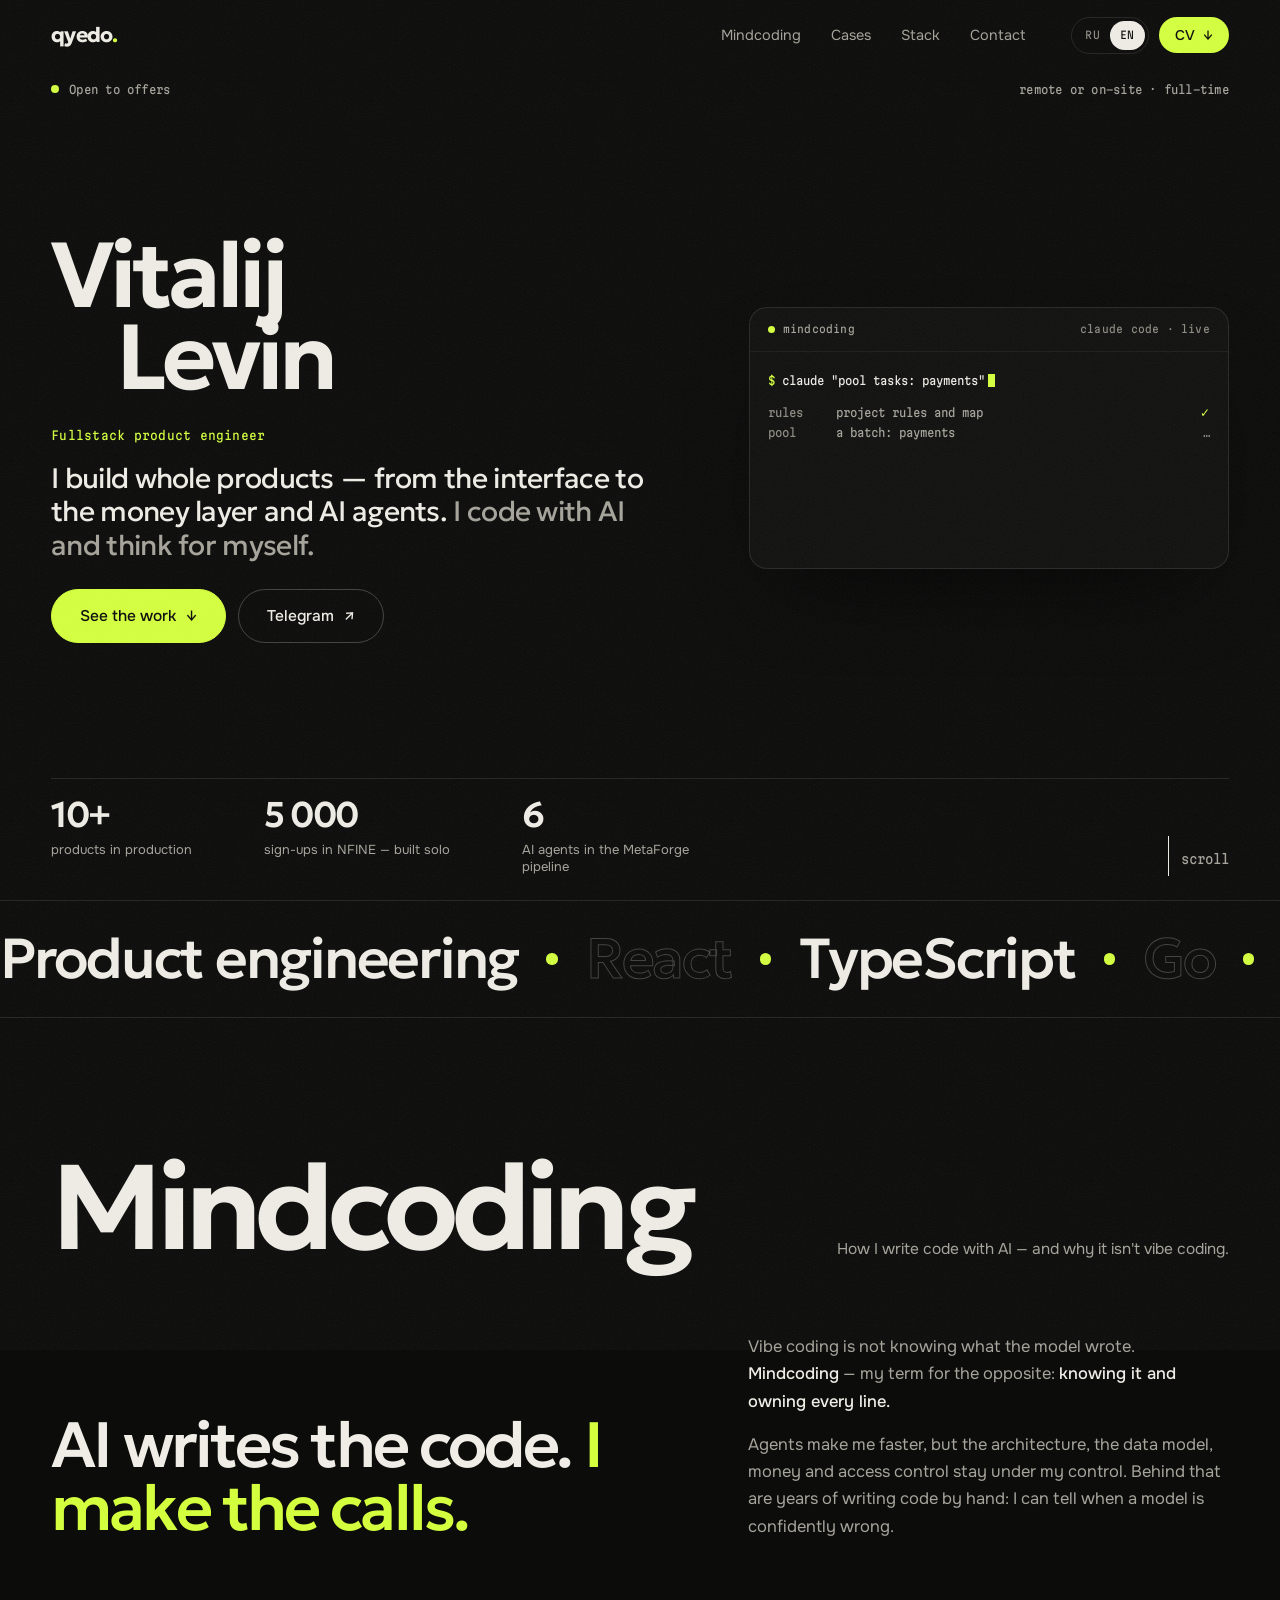
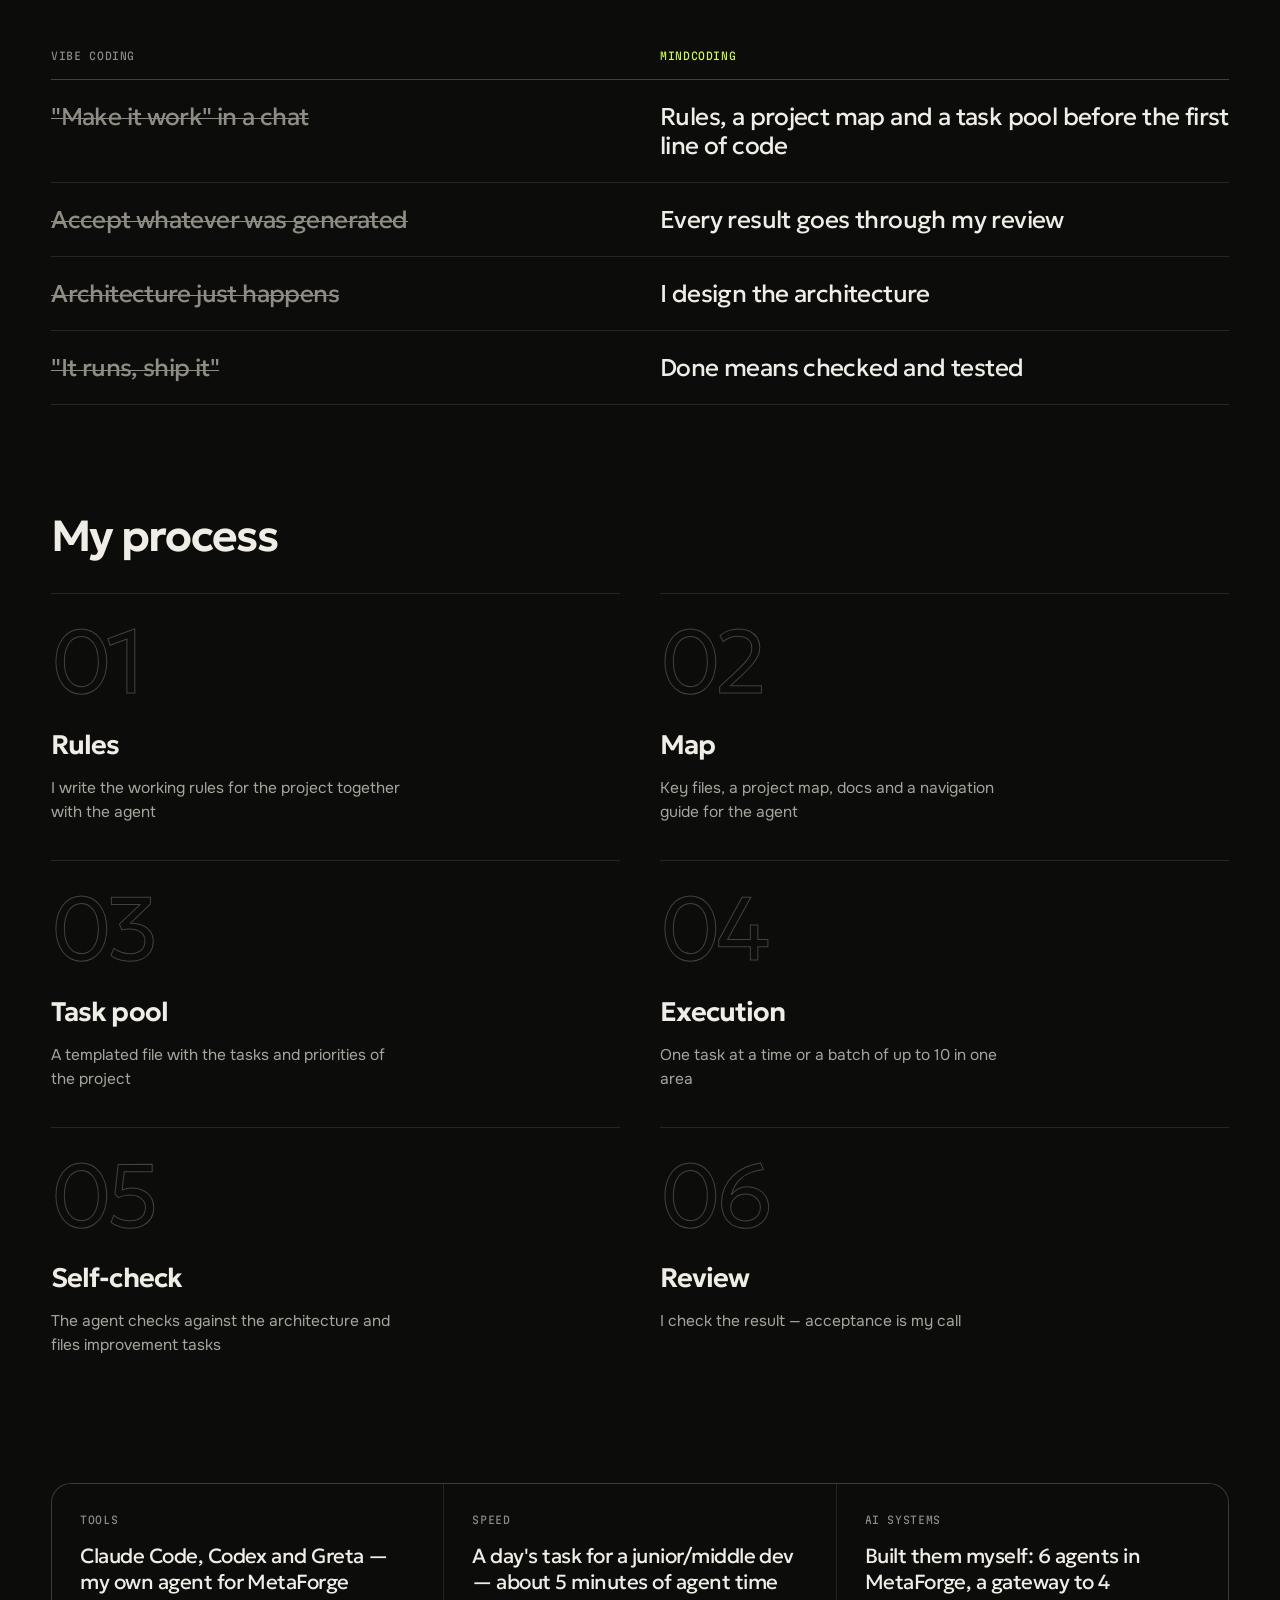
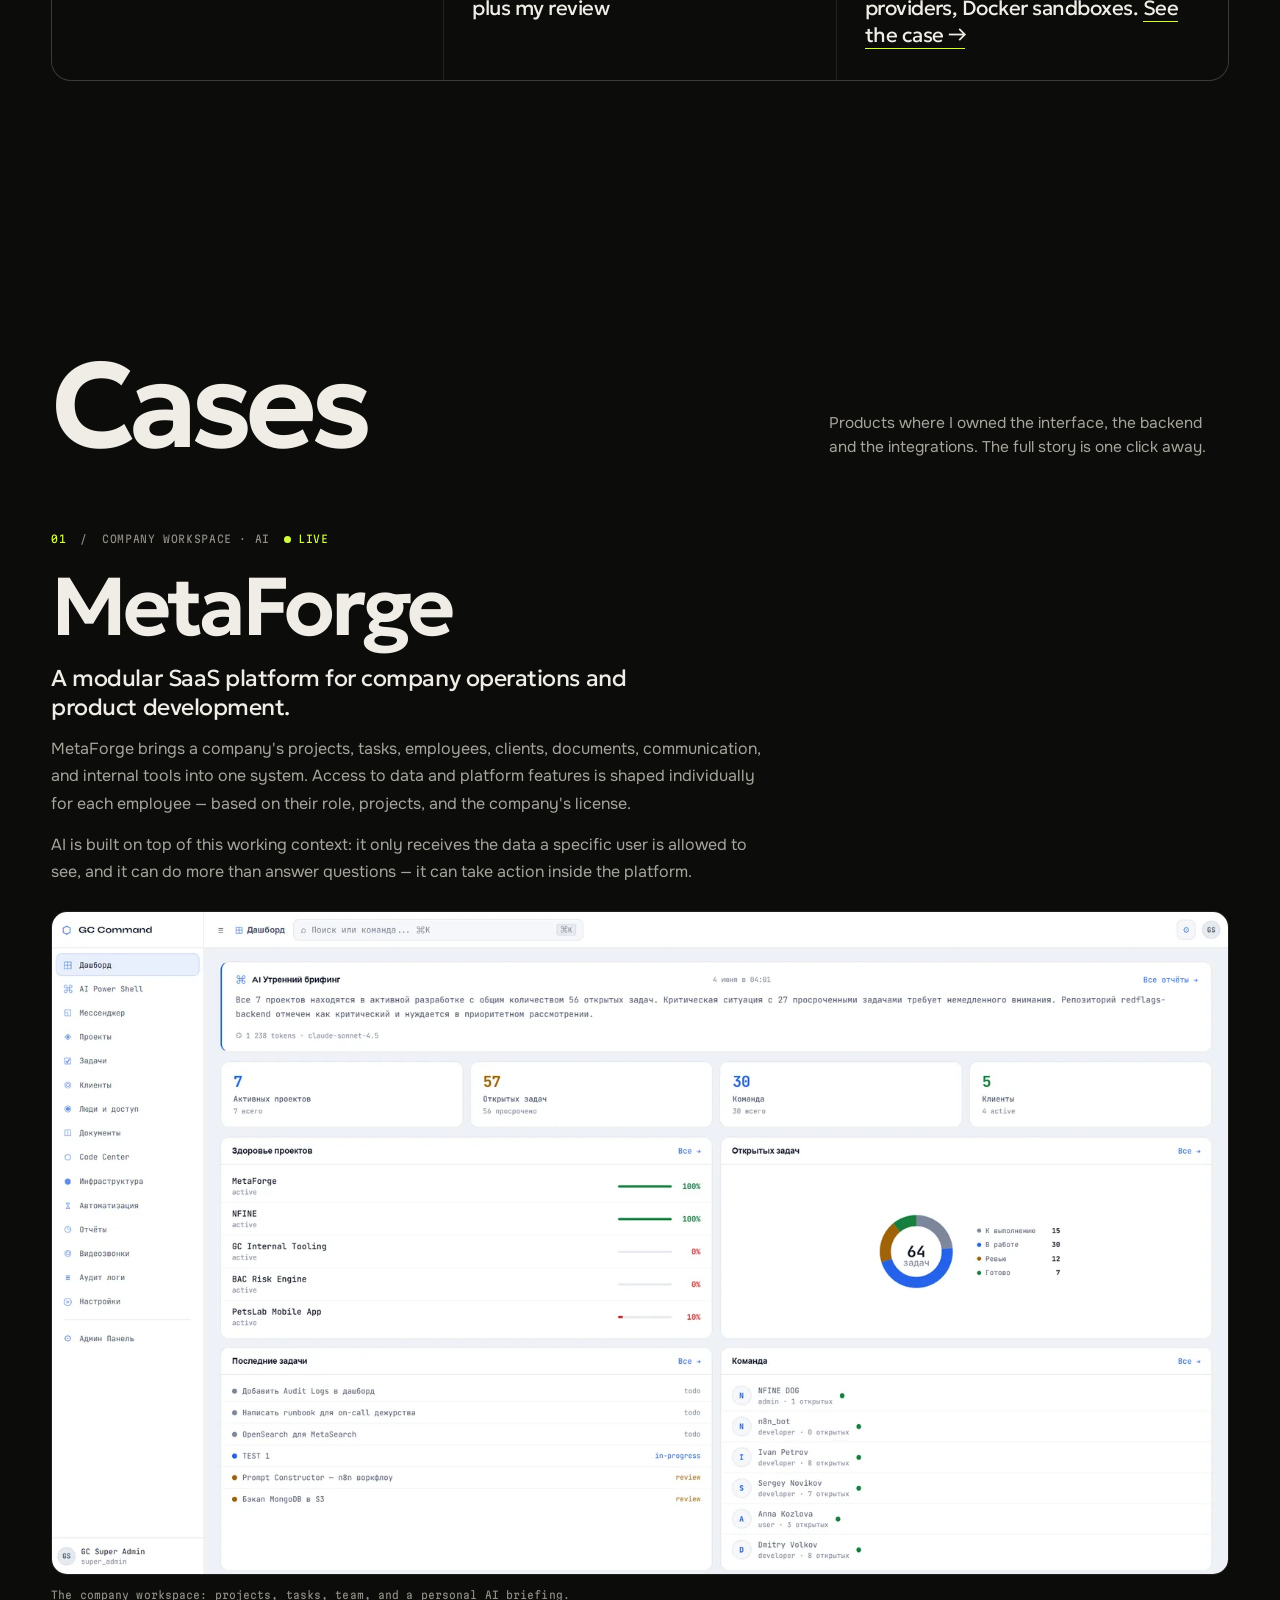
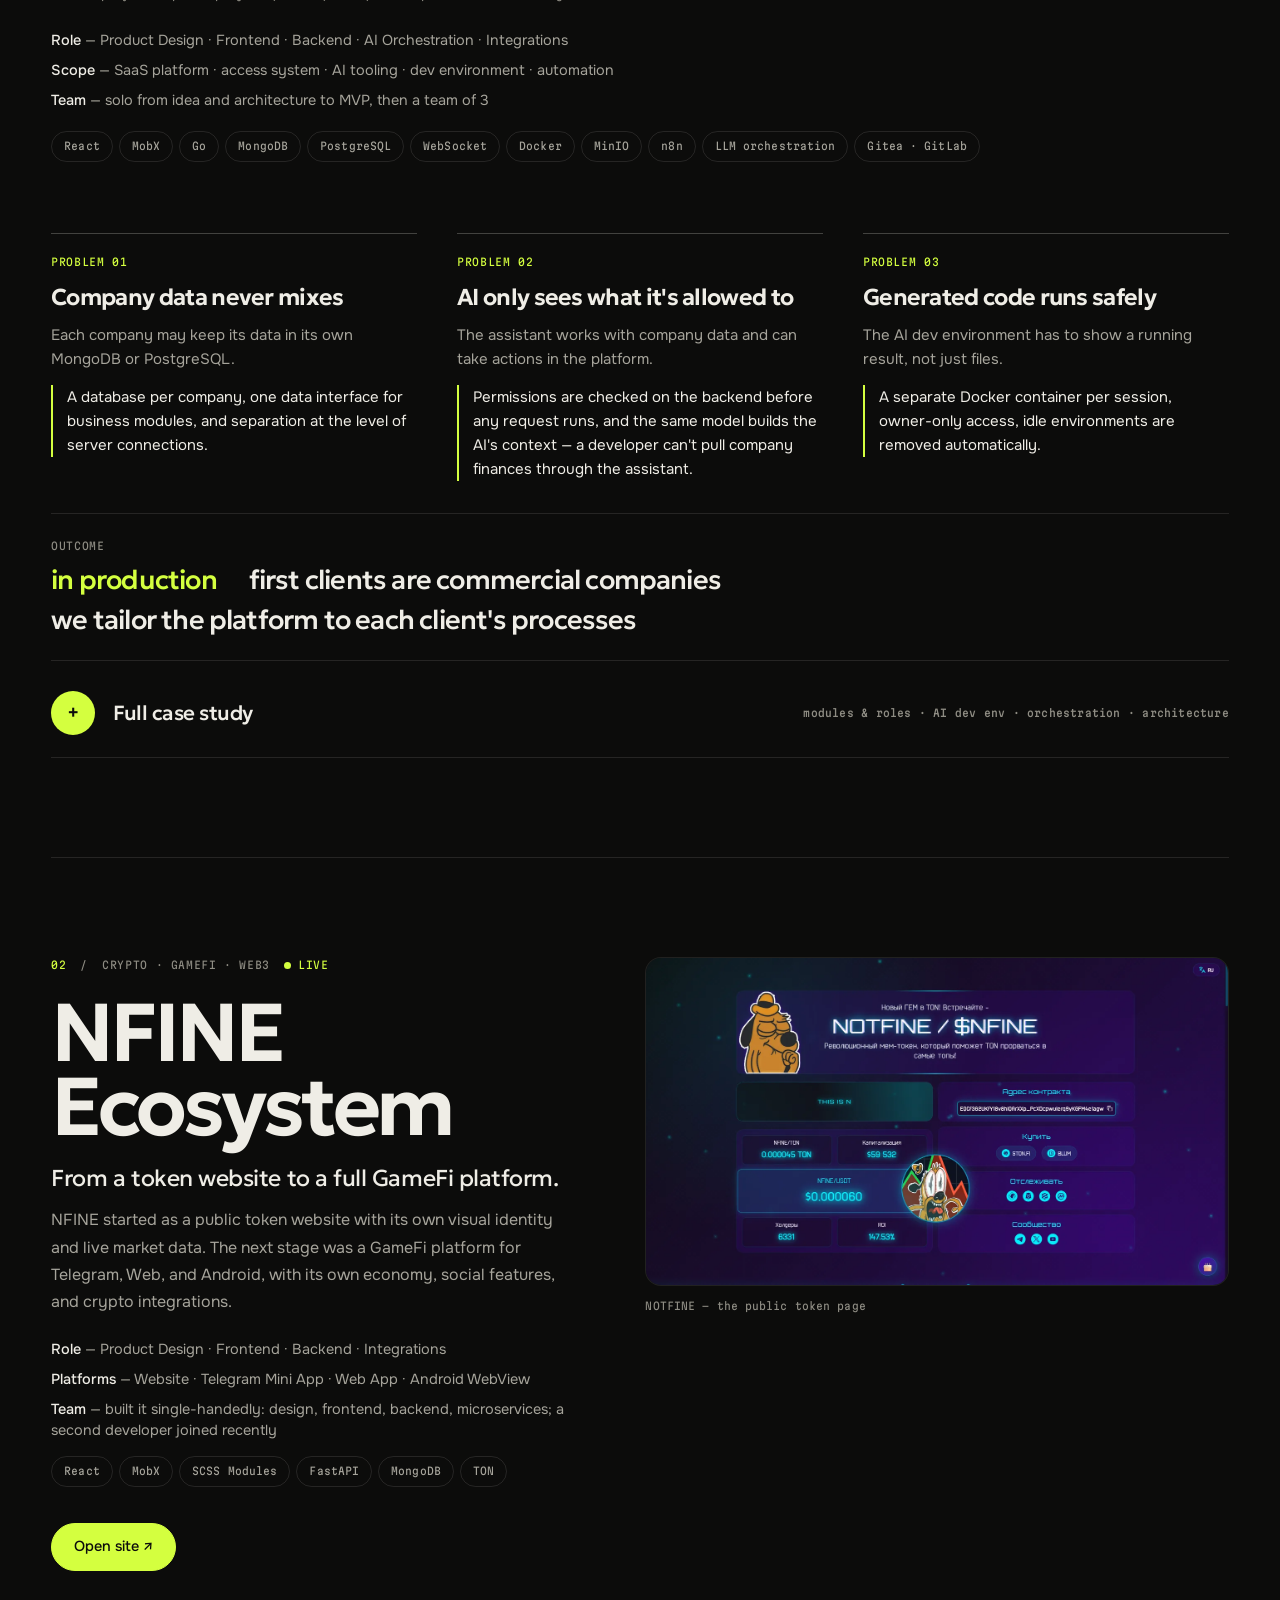
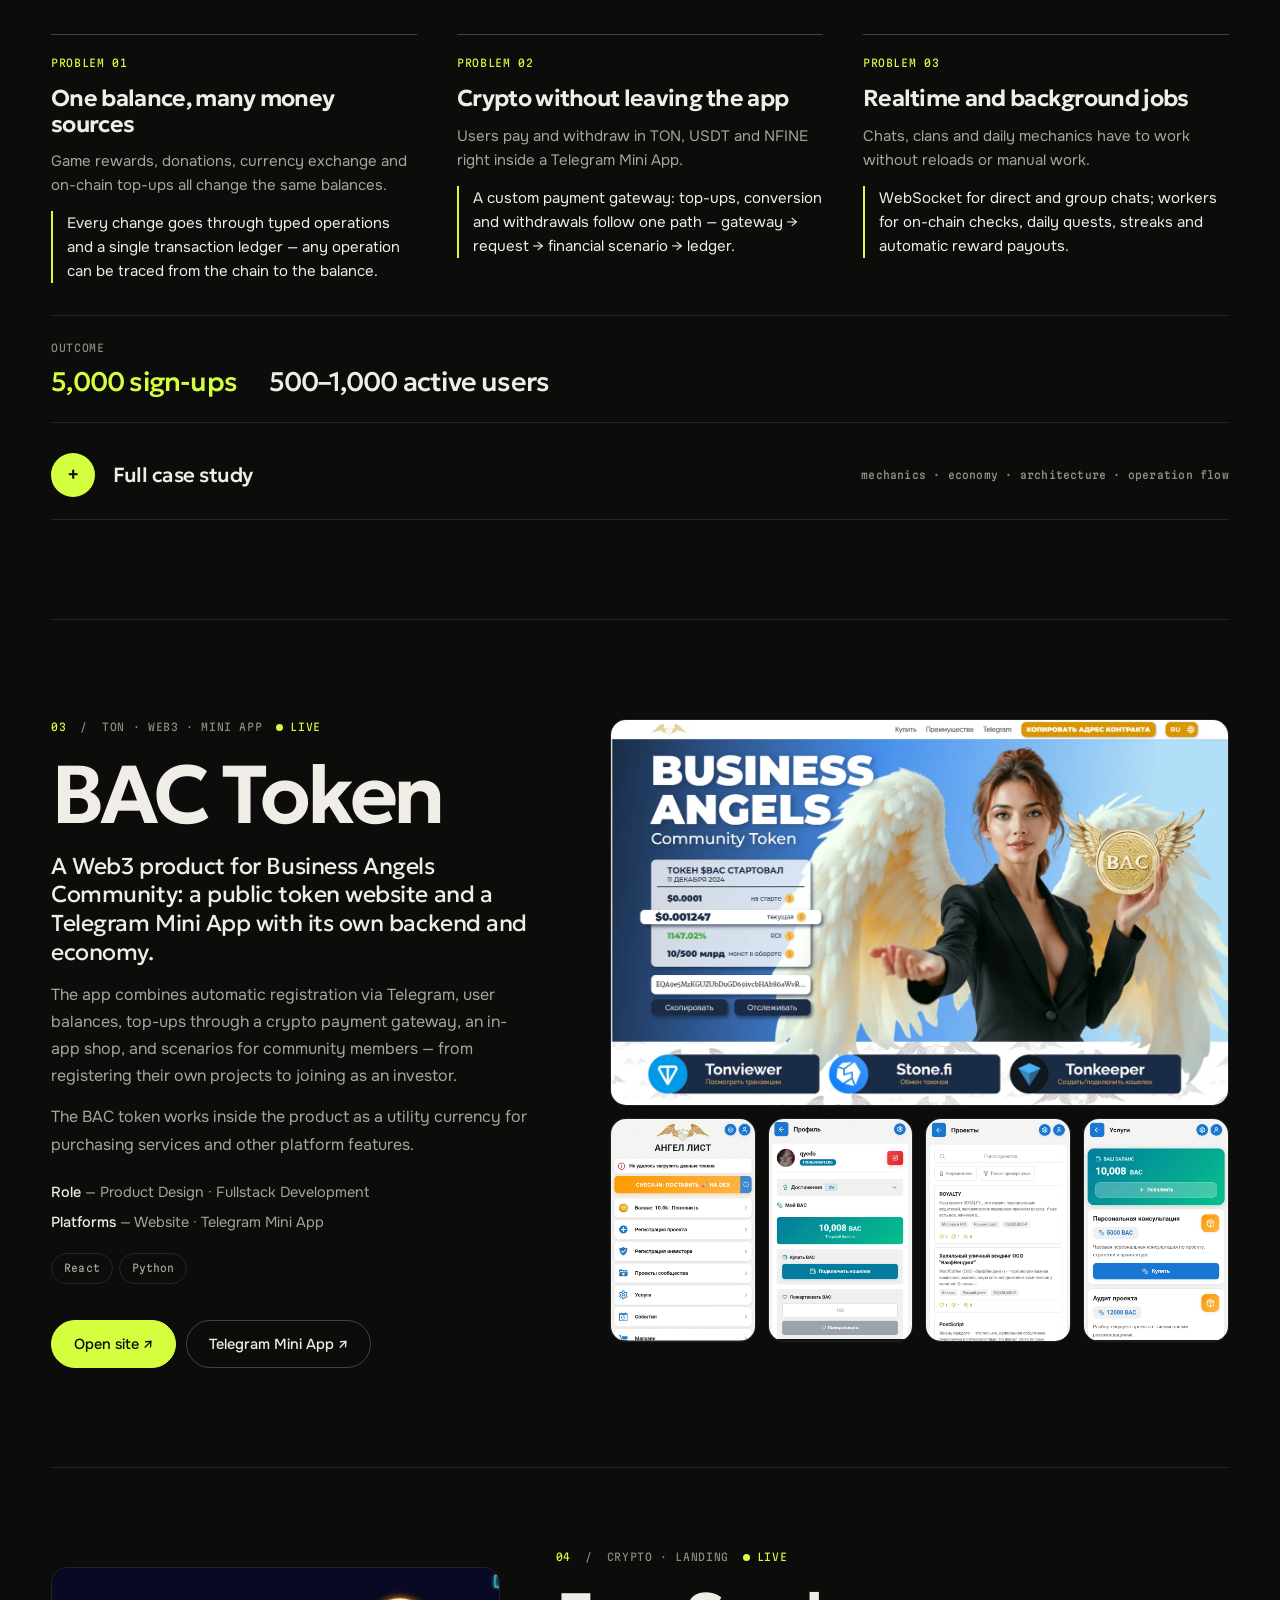
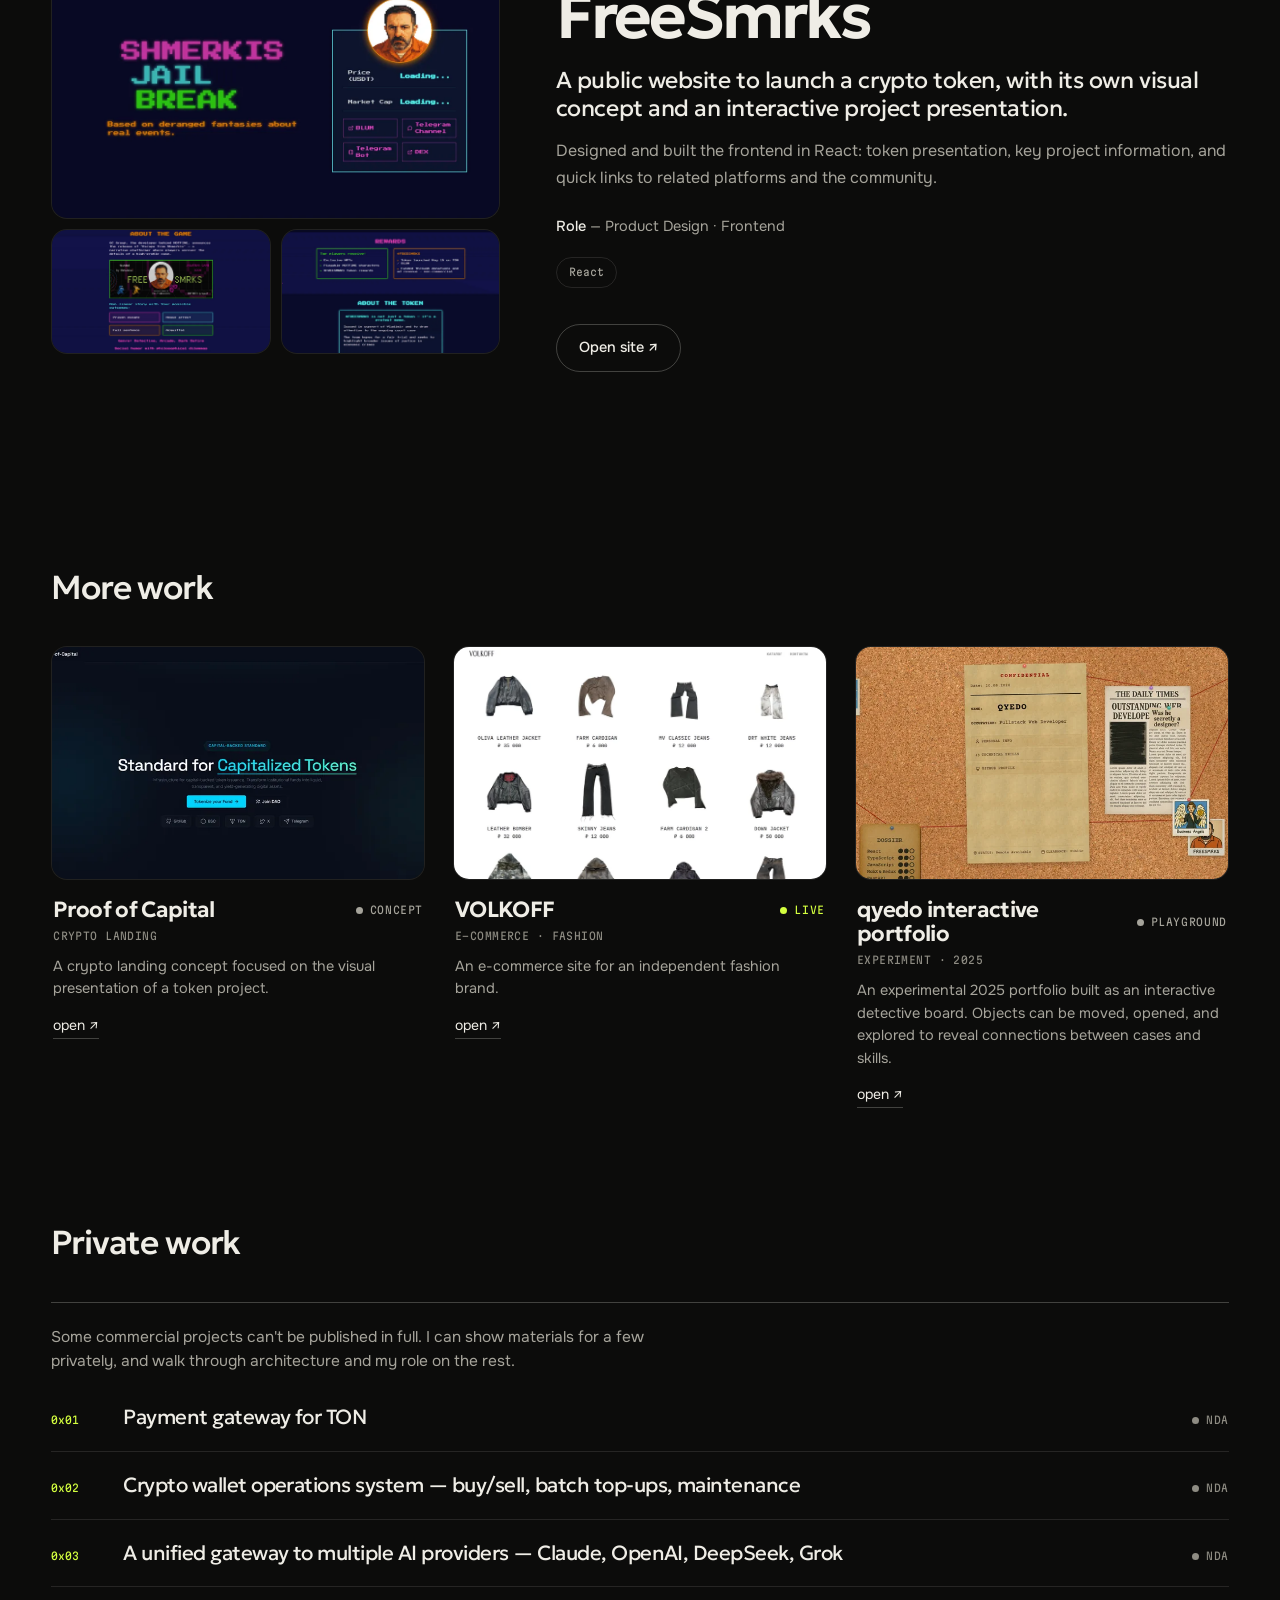
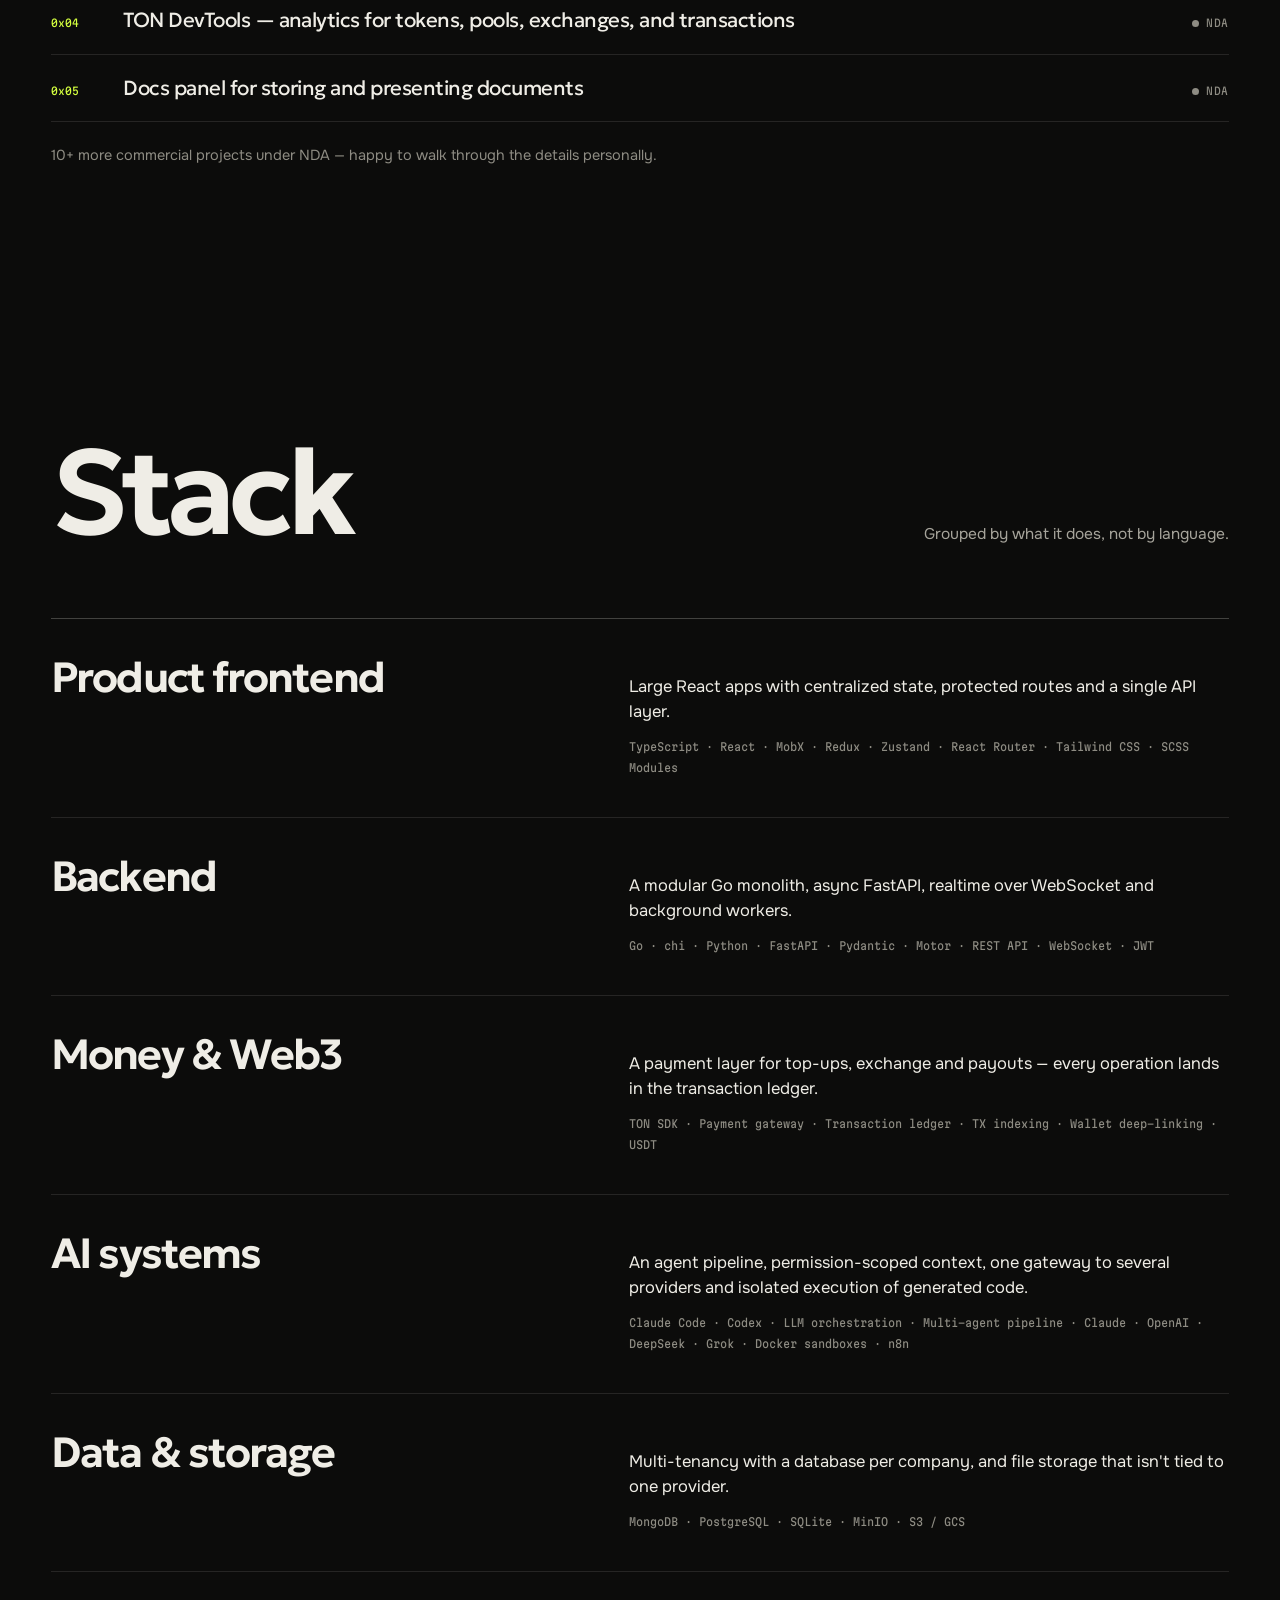
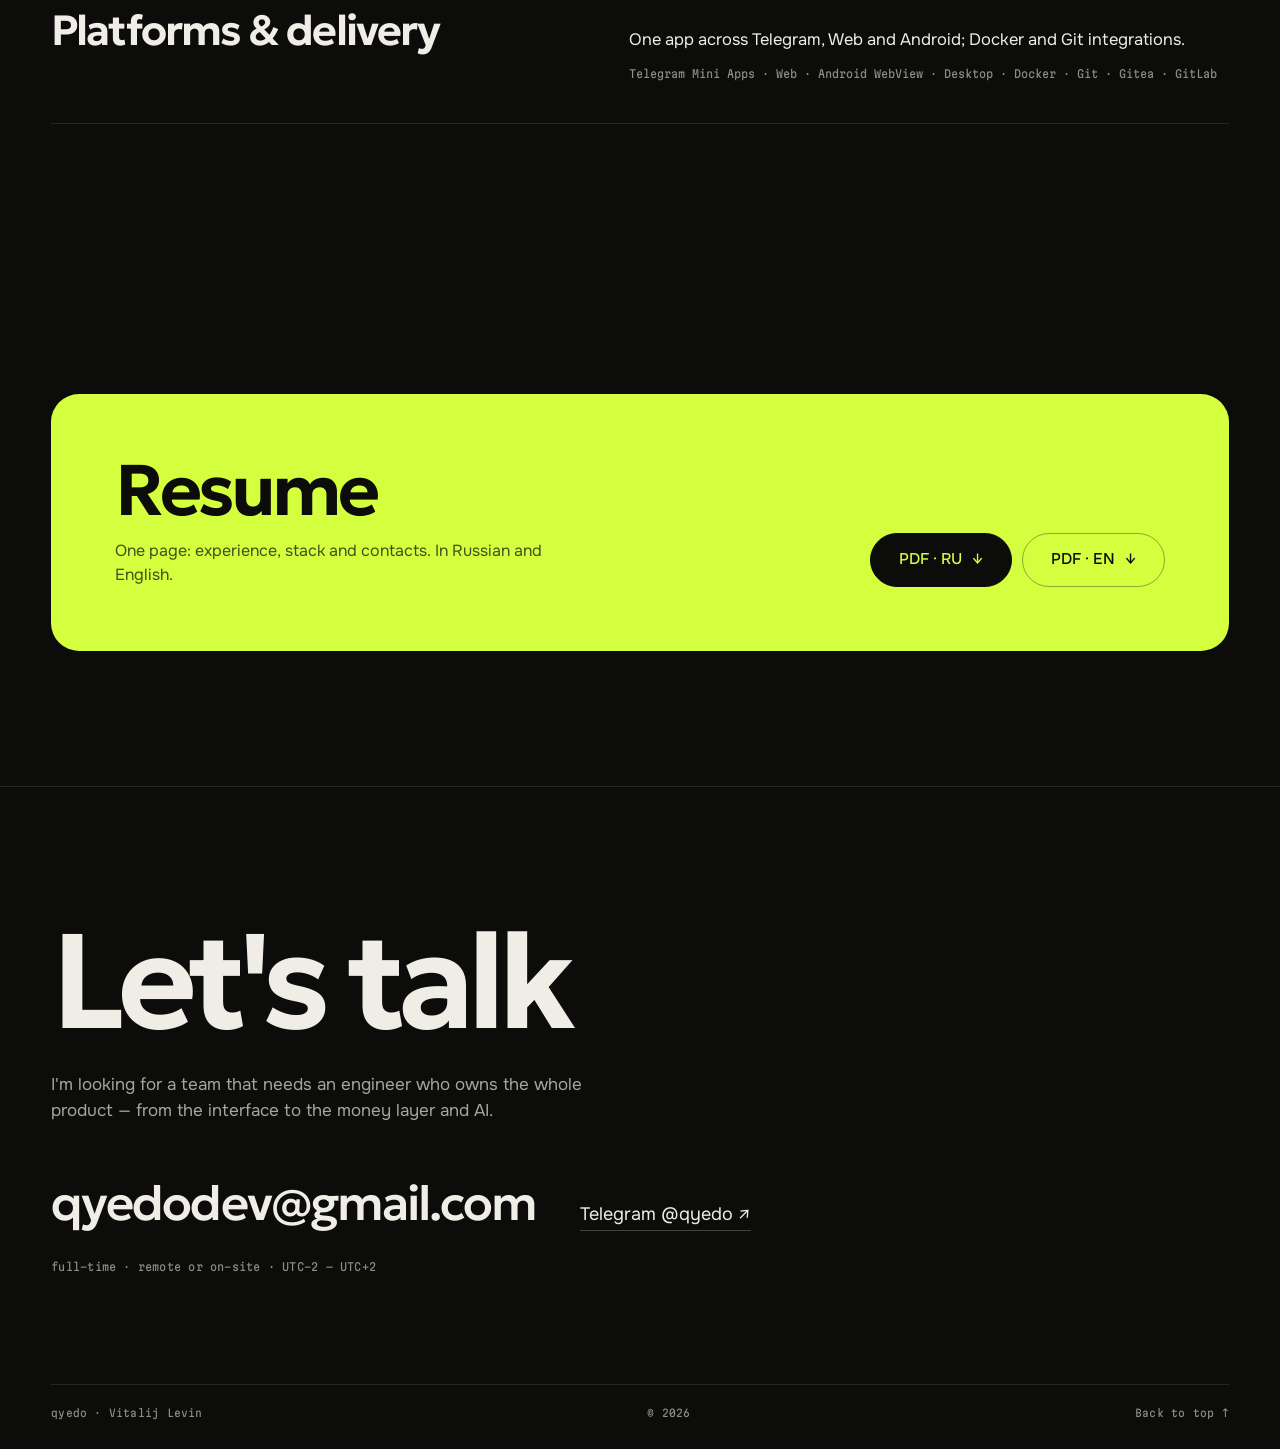
==== commit 27bd5693: "fix: balance the hero and stop stuck nav scramble - Name moves into the left column at roughly half " ====
--- a/index.html
+++ b/index.html
@@ -138,21 +138,21 @@
   @keyframes ping{ 0%{ box-shadow:0 0 0 0 rgba(212,255,63,.55); } 70%,100%{ box-shadow:0 0 0 10px rgba(212,255,63,0); } }
 
   .hero-name{
-    margin-top:auto; padding-top:3vh;
-    font-family:var(--f-display); font-weight:600; font-size:clamp(64px, min(11.6vw, 21vh), 210px);
-    line-height:.86; letter-spacing:-.055em;
+    margin:0 0 clamp(18px, 3vh, 30px);
+    font-family:var(--f-display); font-weight:600; font-size:clamp(50px, min(7.2vw, 12.5vh), 128px);
+    line-height:.9; letter-spacing:-.05em;
   }
   .hn-line{ display:block; white-space:nowrap; }
-  .hn-line + .hn-line{ padding-left:.92em; }
+  .hn-line + .hn-line{ padding-left:.7em; }
   .hero-name .char{ display:inline-block; font-variation-settings:"wght" var(--wght, 600), "SHRP" var(--shrp, 0); }
 
-  .hero-grid{ display:grid; grid-template-columns:1fr; gap:32px; margin-top:clamp(20px, 3.5vh, 40px); align-items:end; }
-  @media(min-width:980px){ .hero-grid{ grid-template-columns:minmax(0,1fr) minmax(0,500px); gap:56px; } }
+  .hero-main{ flex:1; display:grid; grid-template-columns:1fr; gap:40px; align-content:center; align-items:center; padding:clamp(16px, 3vh, 64px) 0; }
+  @media(min-width:980px){ .hero-main{ grid-template-columns:minmax(0,1.15fr) minmax(0,480px); gap:72px; } }
   .hero-role{ font-family:var(--f-mono); font-size:12px; color:var(--accent); letter-spacing:.02em; margin-bottom:16px; min-height:1.5em; }
   .hero-lead{ font-family:var(--f-display); font-weight:400; font-size:clamp(22px, 2.2vw, 34px); line-height:1.2; letter-spacing:-.025em; max-width:600px; }
   .hero-actions{ display:flex; flex-wrap:wrap; gap:12px; margin-top:26px; }
 
-  .hero-facts{ display:grid; grid-template-columns:repeat(3, minmax(0,1fr)); gap:20px; margin-top:clamp(24px, 4vh, 44px); padding-top:18px; border-top:1px solid var(--line); }
+  .hero-facts{ display:grid; grid-template-columns:repeat(3, minmax(0,1fr)); gap:20px; padding-top:18px; border-top:1px solid var(--line); }
   @media(min-width:980px){ .hero-facts{ grid-template-columns:repeat(3, auto) 1fr; gap:72px; } }
   .hero-facts b{ display:block; font-family:var(--f-display); font-weight:600; font-size:clamp(28px, 2.8vw, 44px); letter-spacing:-.04em; line-height:1; white-space:nowrap; }
   .hero-facts span{ display:block; margin-top:8px; font-size:13px; line-height:1.35; color:var(--text-dim); max-width:200px; }
@@ -451,12 +451,12 @@
       <span class="avail"><i></i><span data-ru="Открыт к предложениям" data-en="Open to offers">Открыт к предложениям</span></span>
       <span data-ru="remote или офис · full-time" data-en="remote or on-site · full-time">remote или офис · full-time</span>
     </div>
-    <h1 class="hero-name">
-      <span class="hn-line" data-ru="Виталий" data-en="Vitalij">Виталий</span>
-      <span class="hn-line" data-ru="Левин" data-en="Levin">Левин</span>
-    </h1>
-    <div class="hero-grid">
+    <div class="hero-main">
       <div class="hero-copy">
+        <h1 class="hero-name">
+          <span class="hn-line" data-ru="Виталий" data-en="Vitalij">Виталий</span>
+          <span class="hn-line" data-ru="Левин" data-en="Levin">Левин</span>
+        </h1>
         <p class="hero-role" data-intro>Fullstack product engineer</p>
         <p class="hero-lead" data-intro data-i18n-html="hero.lead">Строю продукты целиком — от&nbsp;интерфейса до&nbsp;денег и&nbsp;ИИ-агентов. <span class="dim">Пишу с&nbsp;ИИ, думаю сам.</span></p>
         <div class="hero-actions" data-intro>
@@ -1599,7 +1599,8 @@
     });
     if (window.ScrambleTextPlugin){
       document.querySelectorAll('.navlinks a').forEach(a => a.addEventListener('pointerenter', () => {
-        gsap.to(a, { duration: 0.5, overwrite: true, scrambleText: { text: a.textContent, chars: 'lowerCase', speed: 0.8 } });
+        const text = a.getAttribute('data-' + (root.lang === 'en' ? 'en' : 'ru')) || a.textContent;
+        gsap.to(a, { duration: 0.5, overwrite: true, scrambleText: { text, chars: 'lowerCase', speed: 0.8 } });
       }));
     }
     const cur = document.querySelector('.cursor');
@@ -1652,6 +1653,7 @@
   window.addEventListener('load', () => ScrollTrigger.refresh());
 
   api.beforeLang = () => {
+    gsap.killTweensOf('.navlinks a');
     if (!nameSplit) return;
     titleTweens.forEach(t => { if (t.scrollTrigger) t.scrollTrigger.kill(); t.kill(); });
     titleTweens = [];
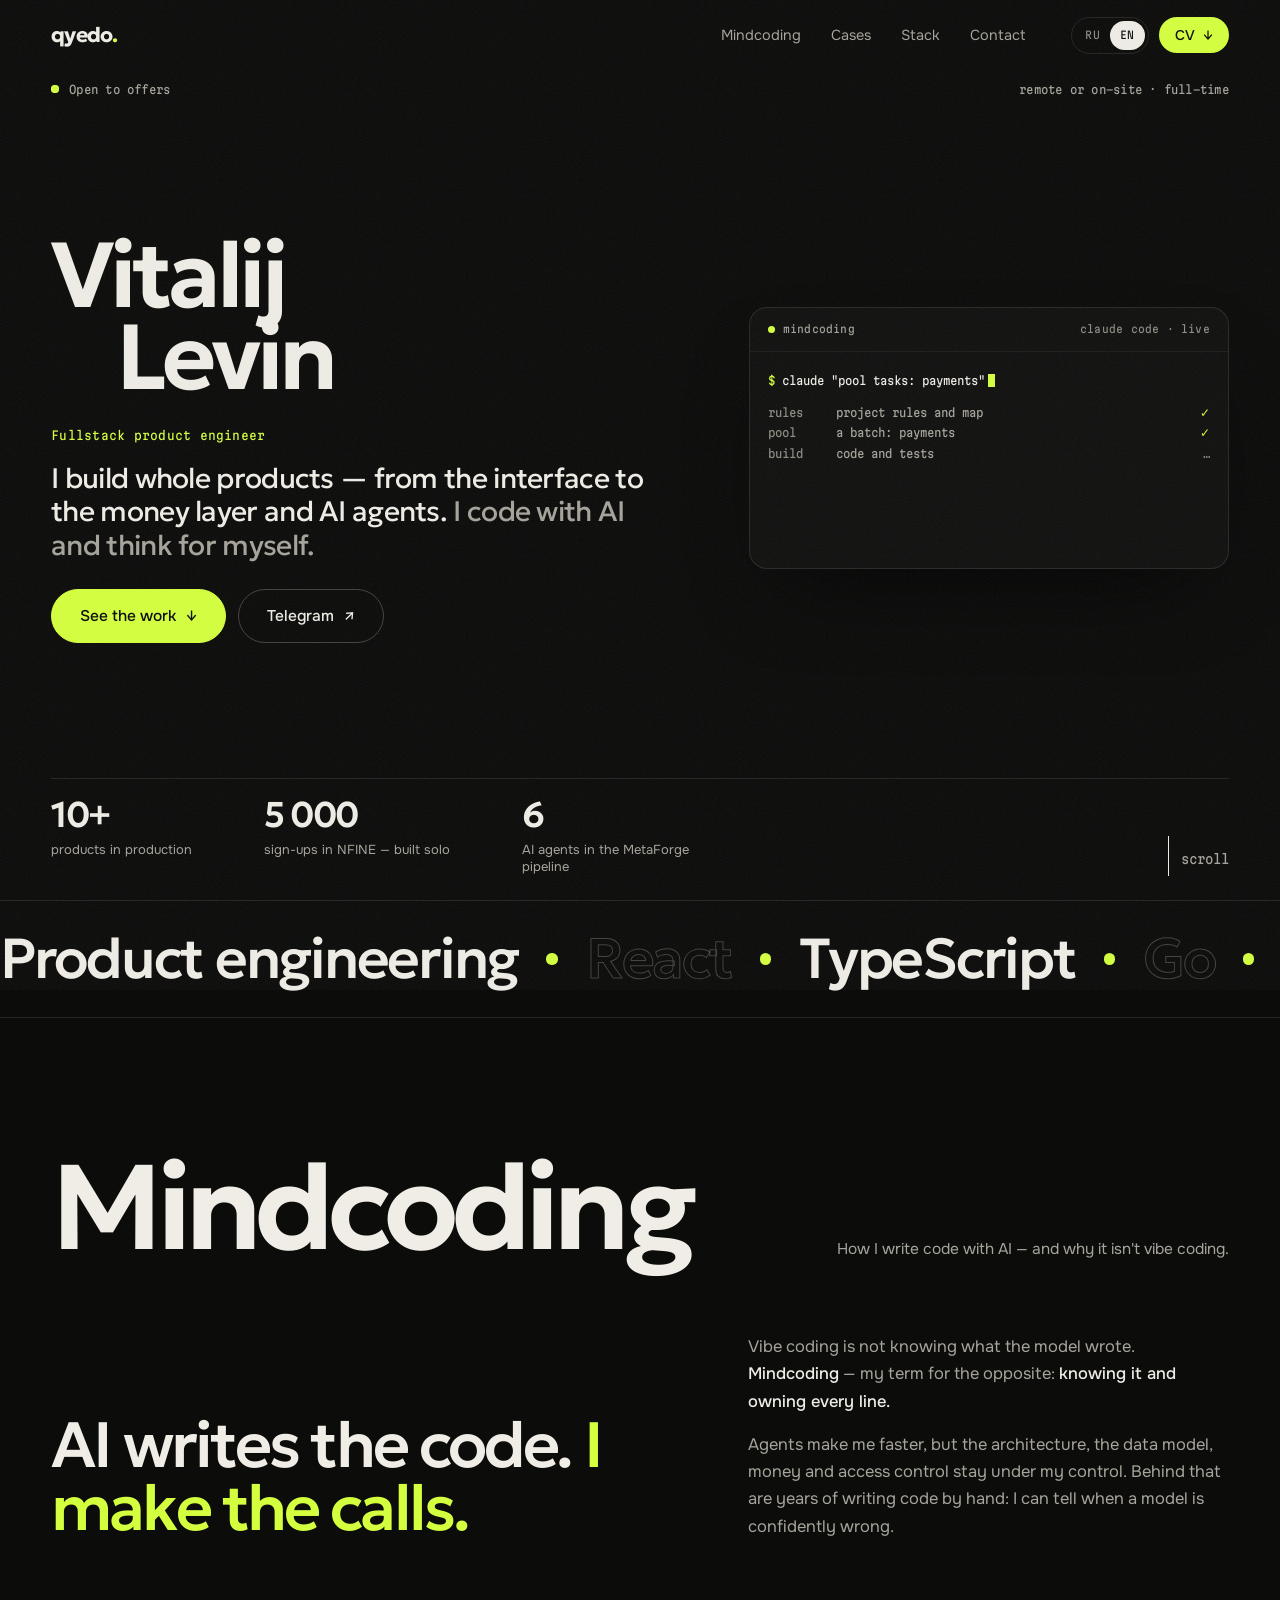
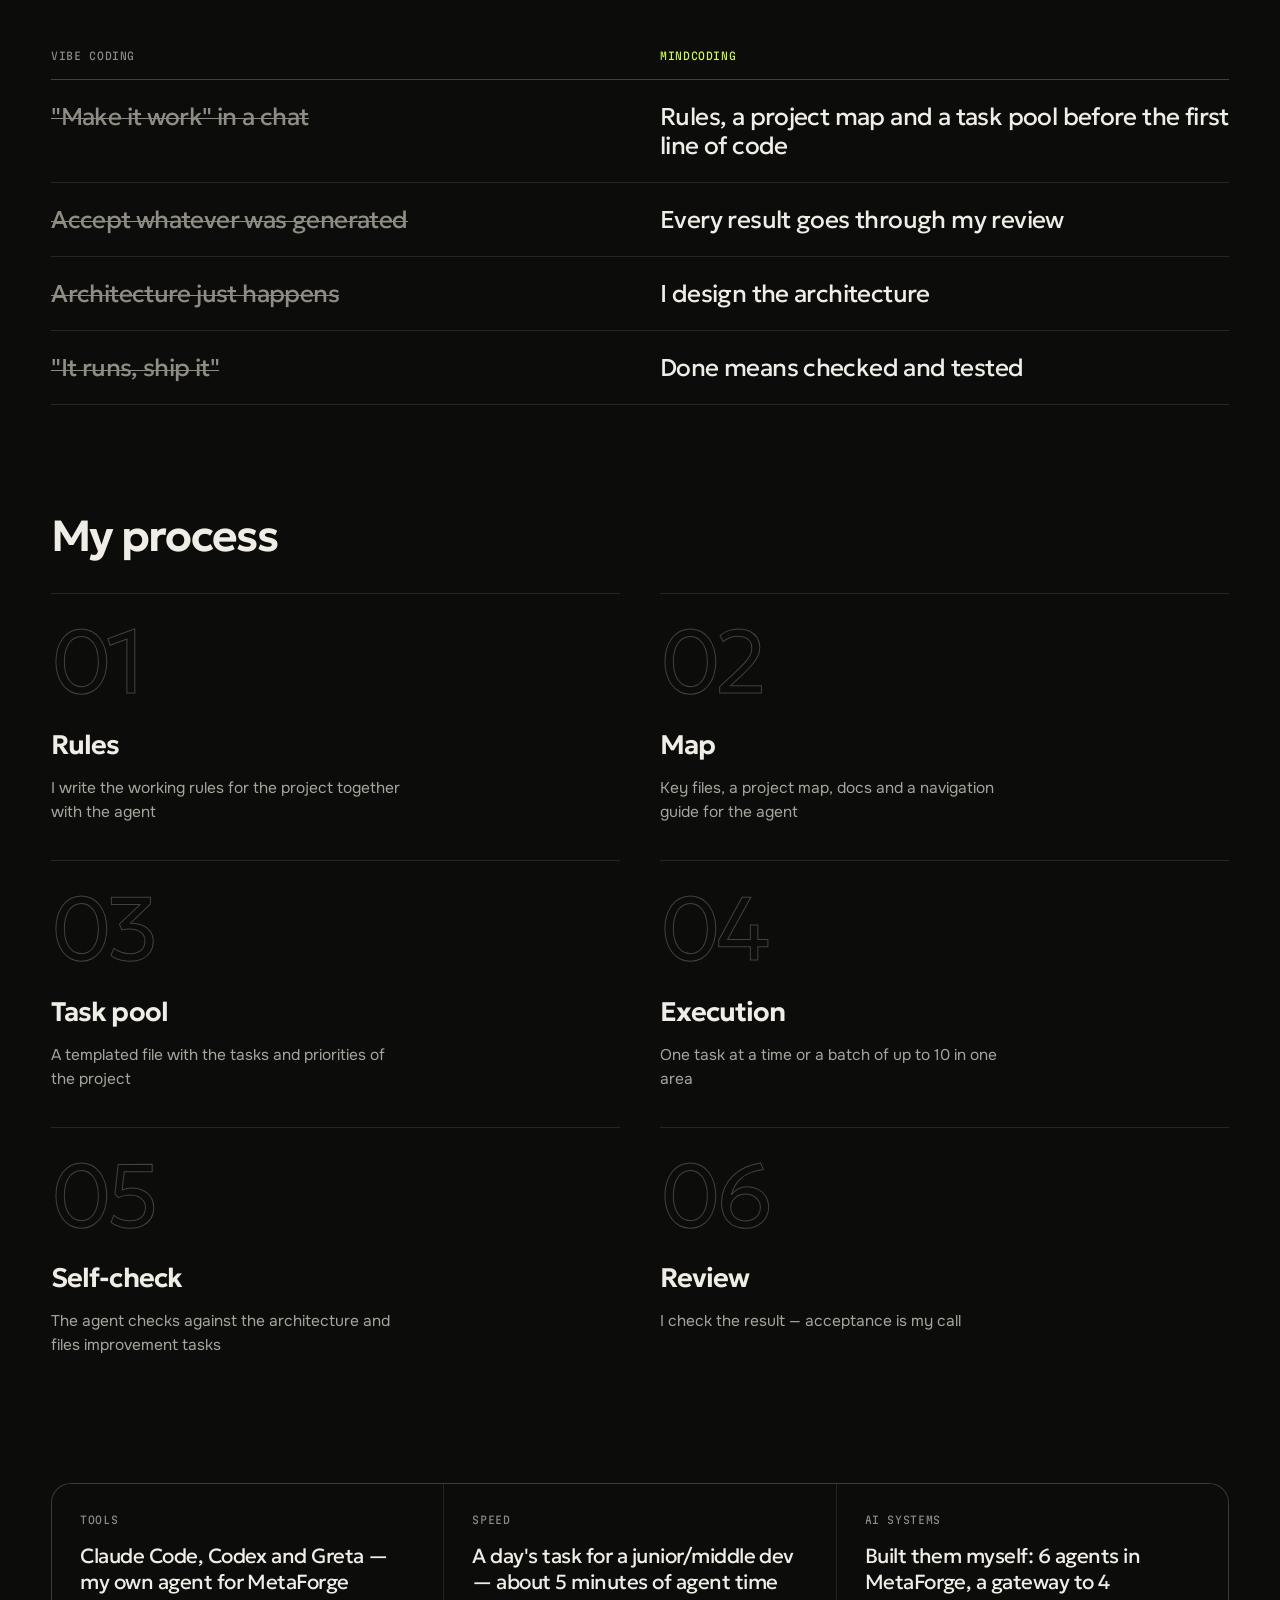
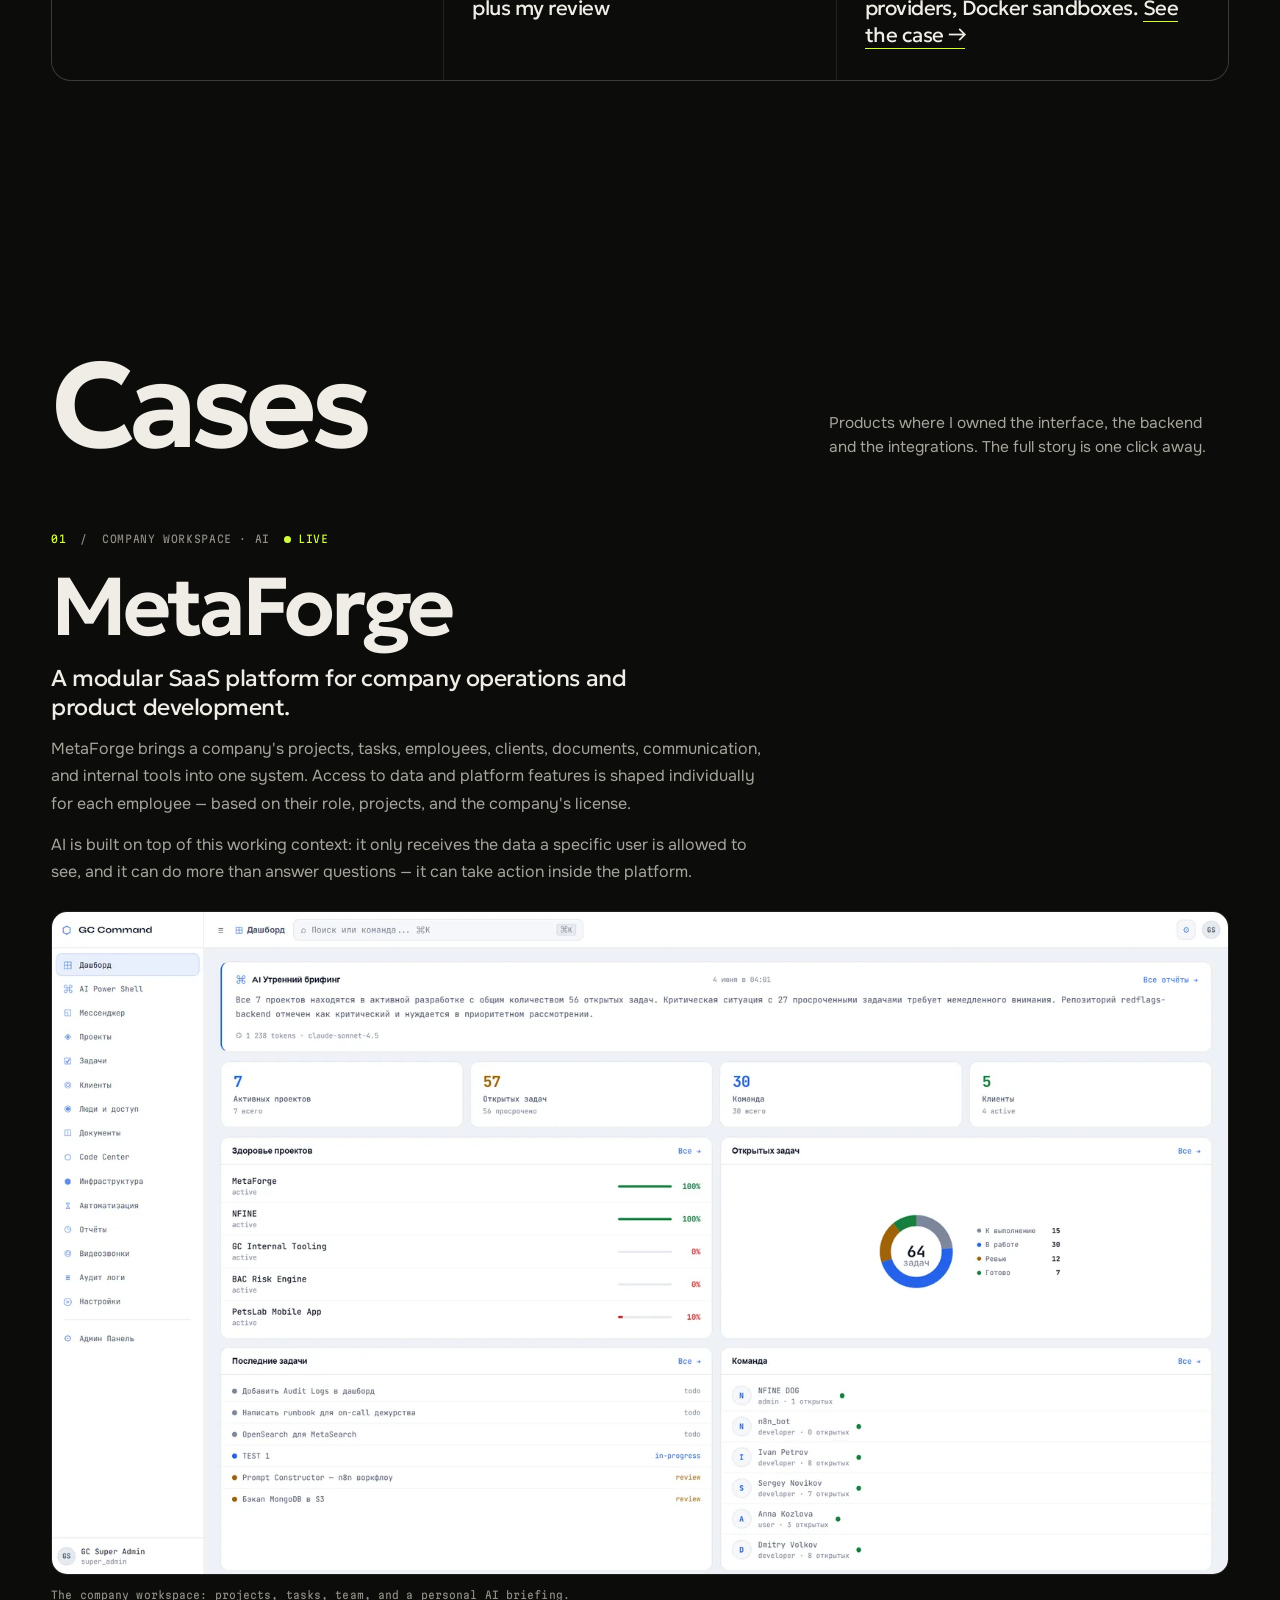
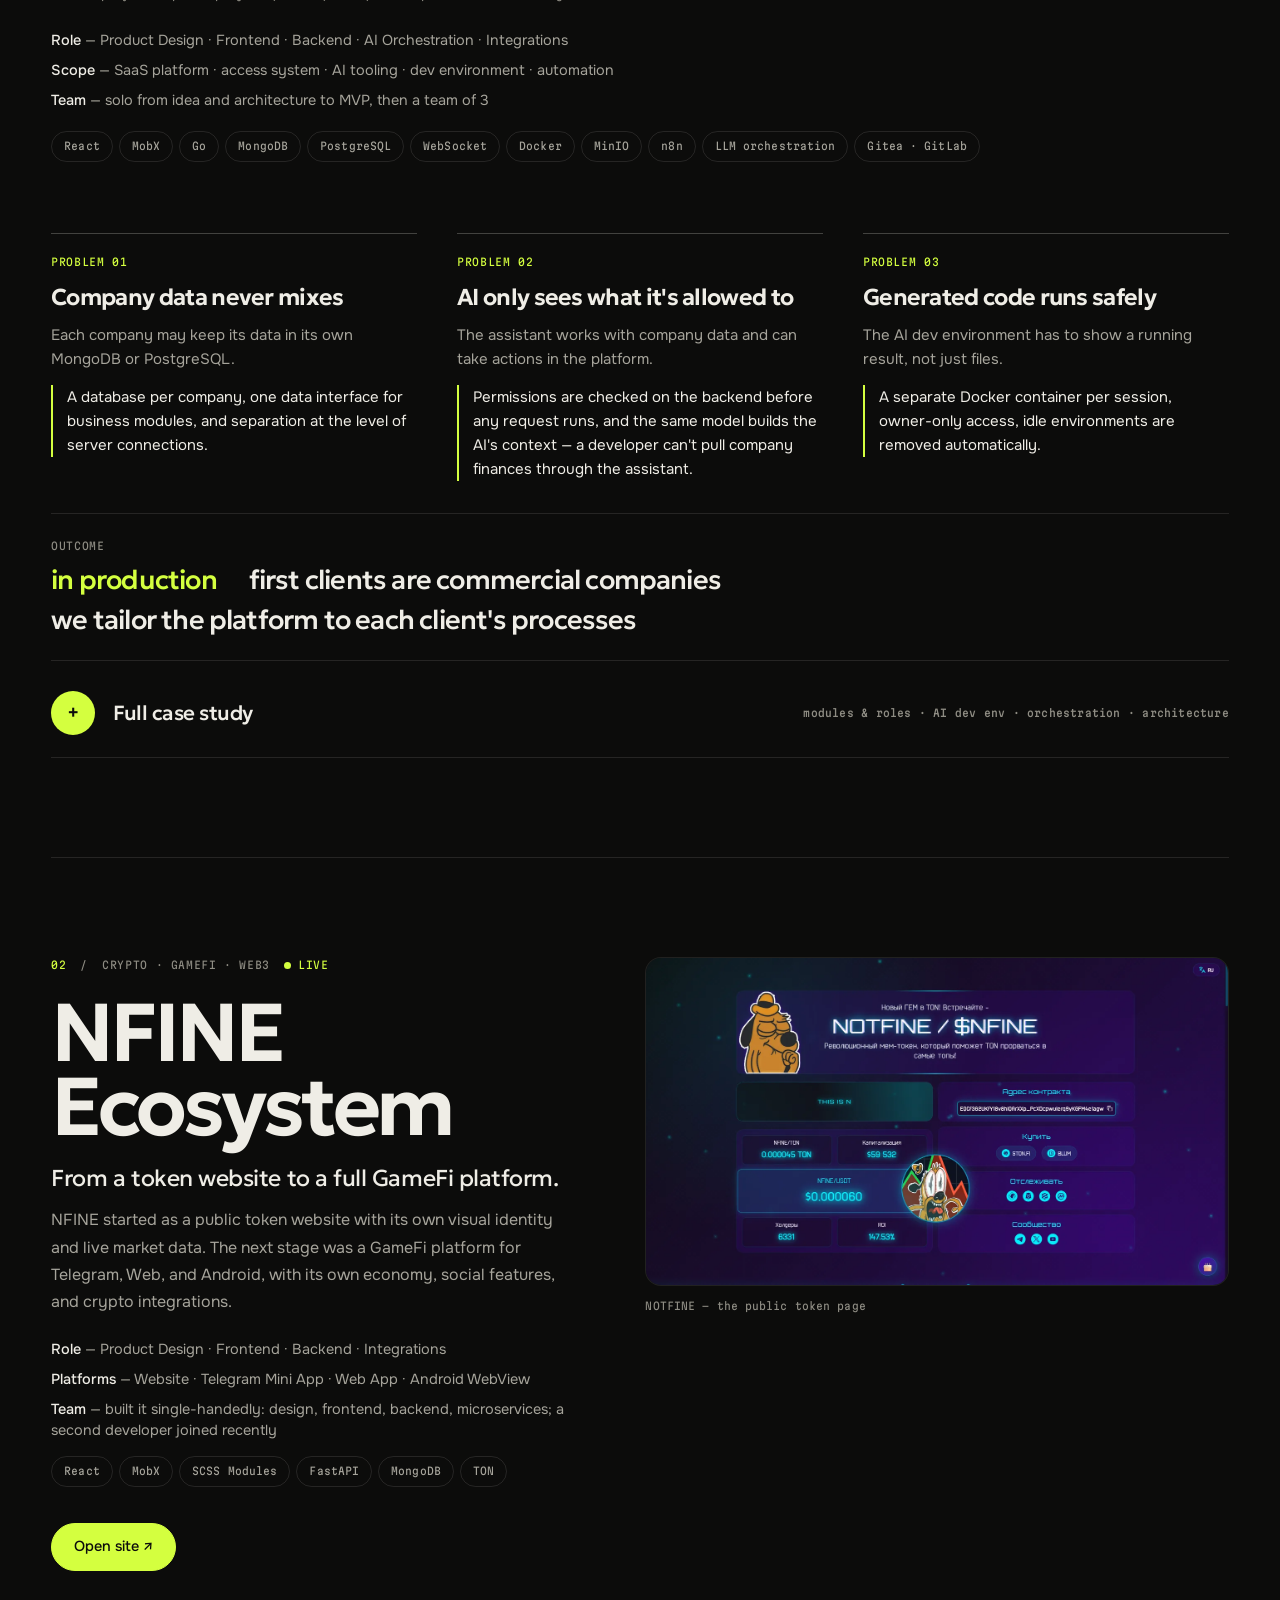
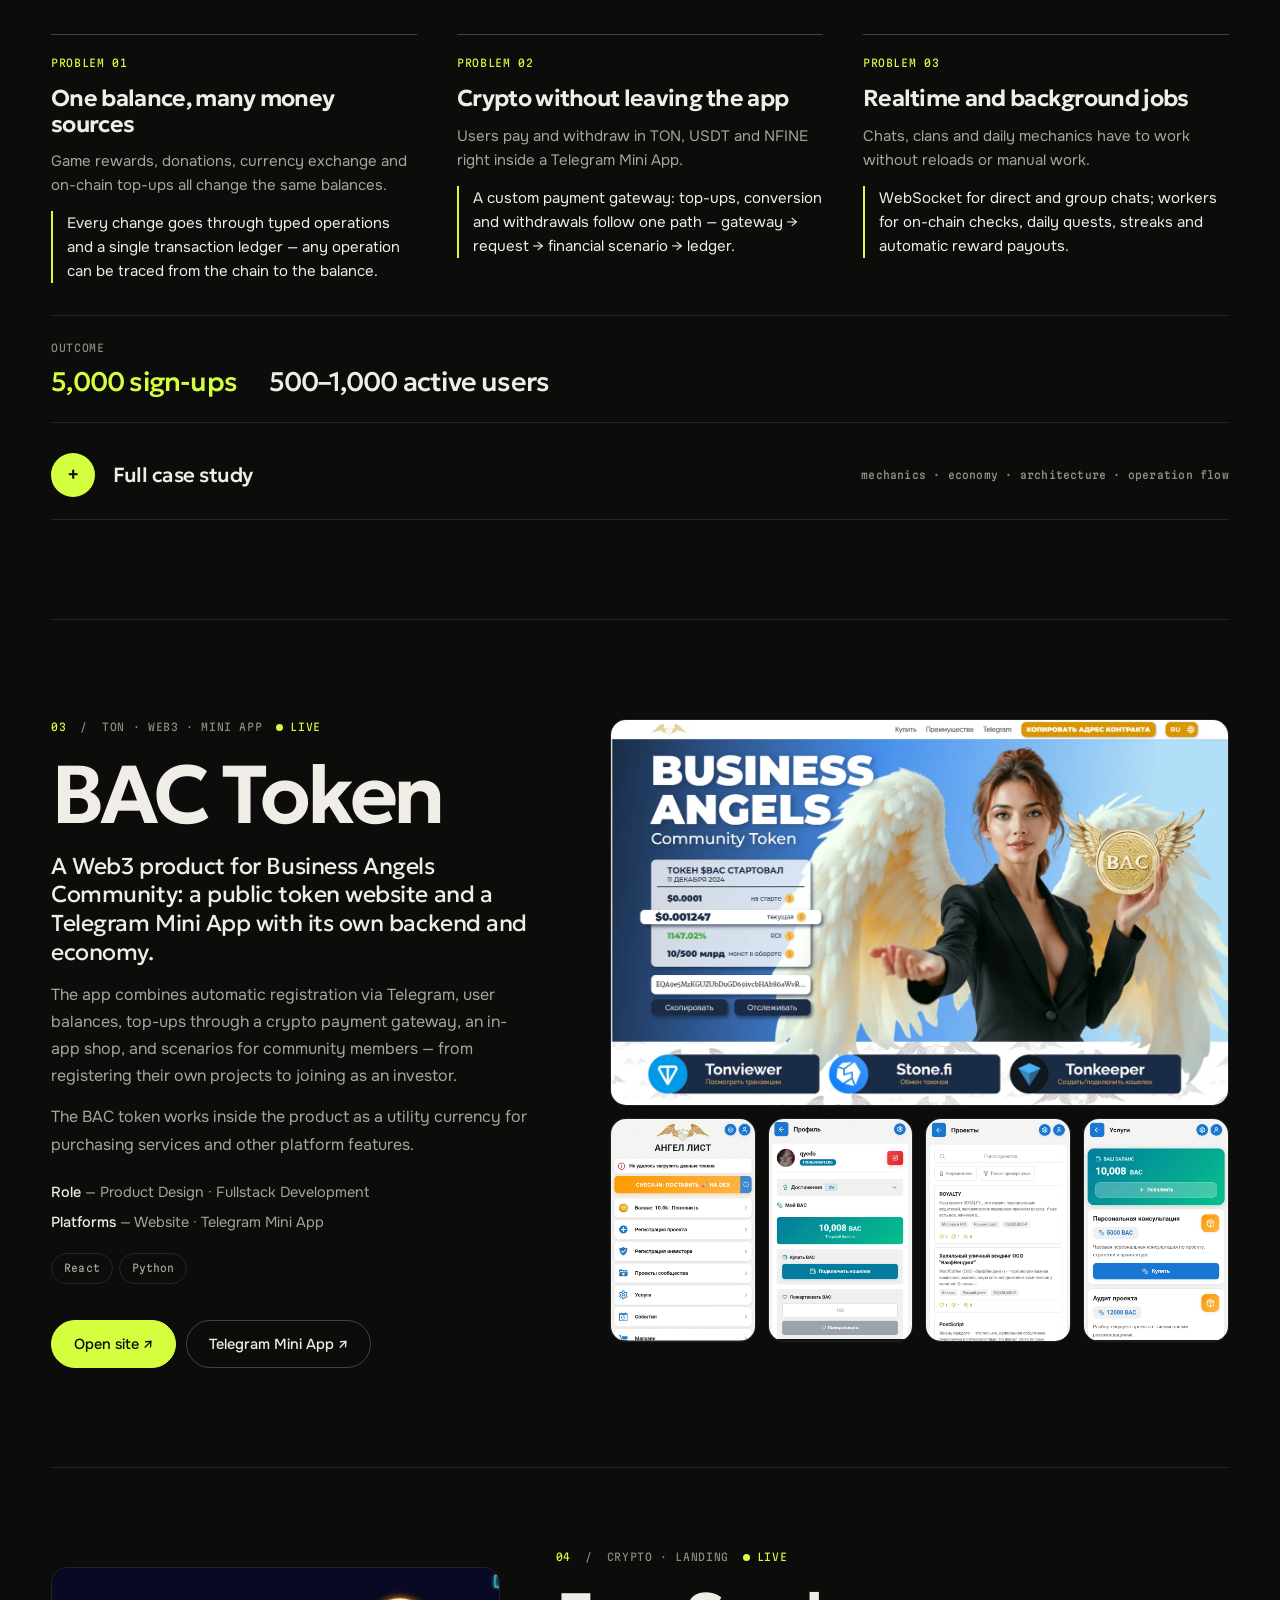
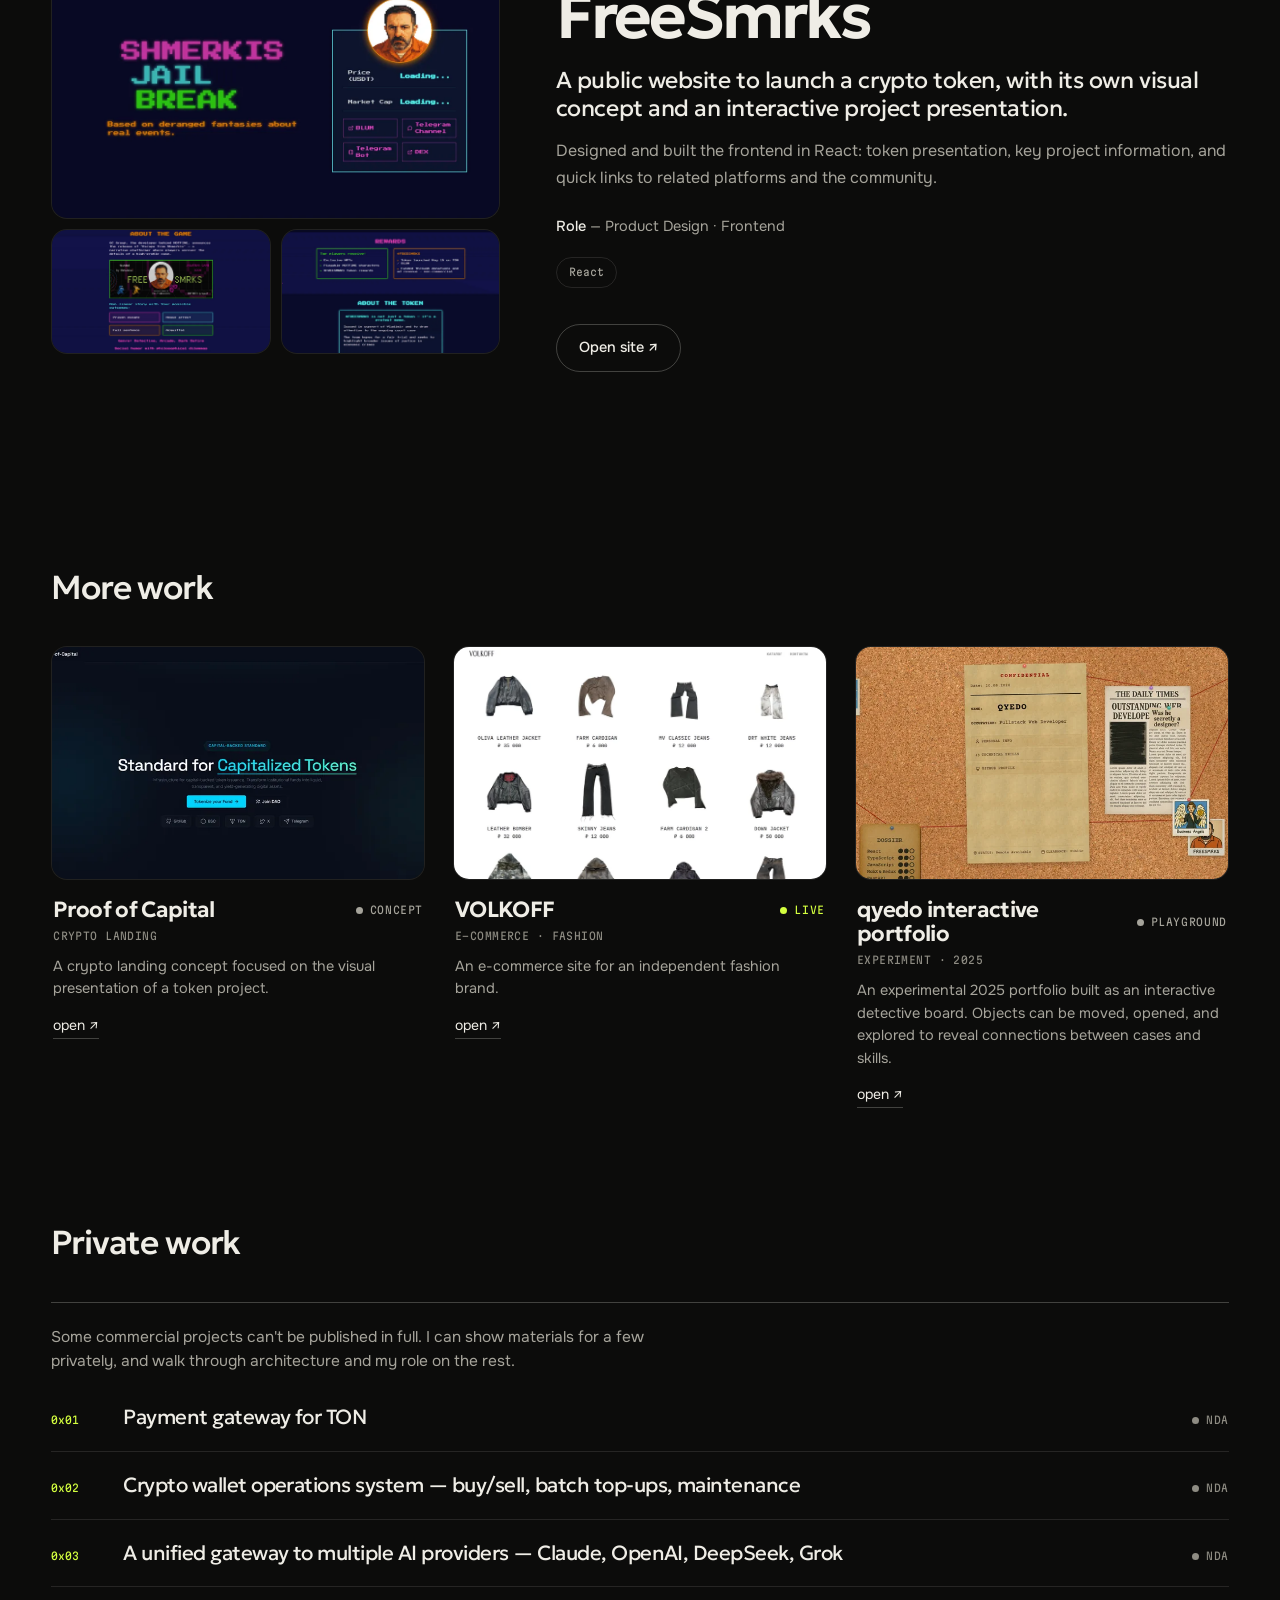
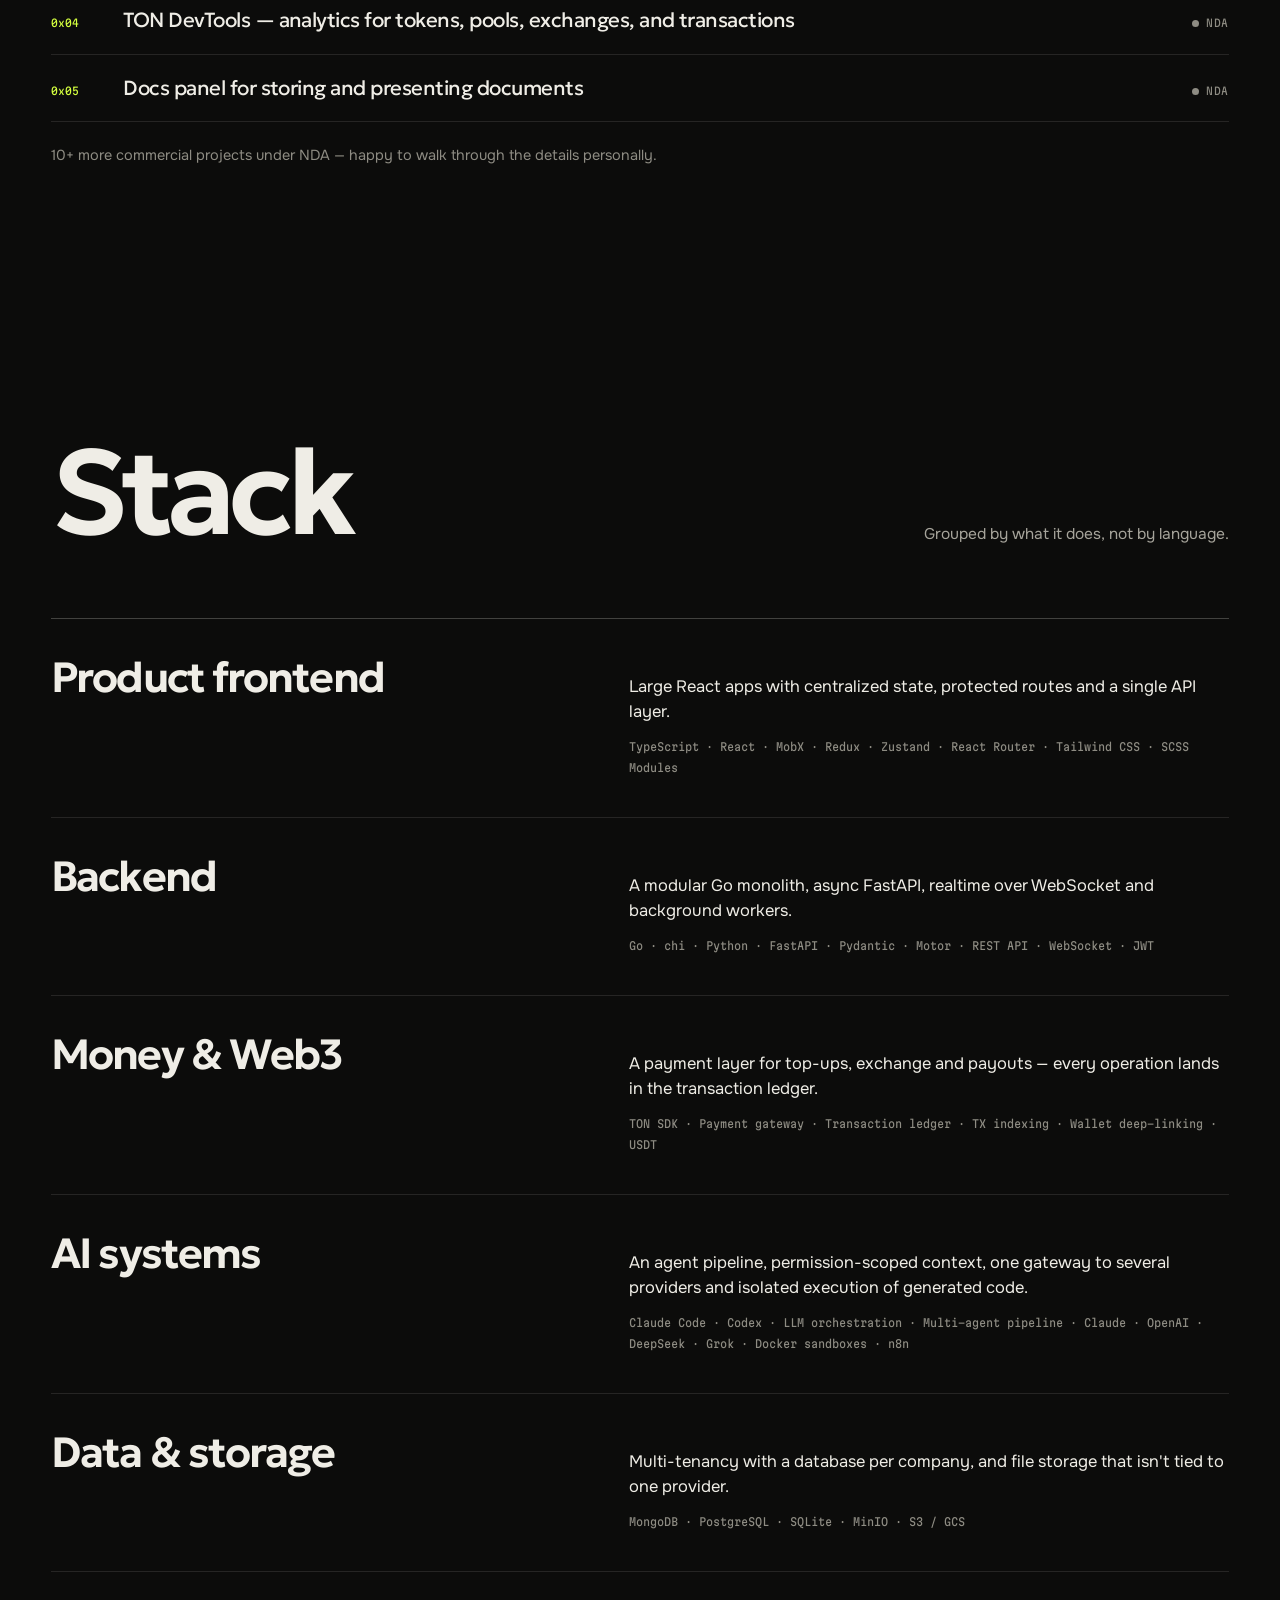
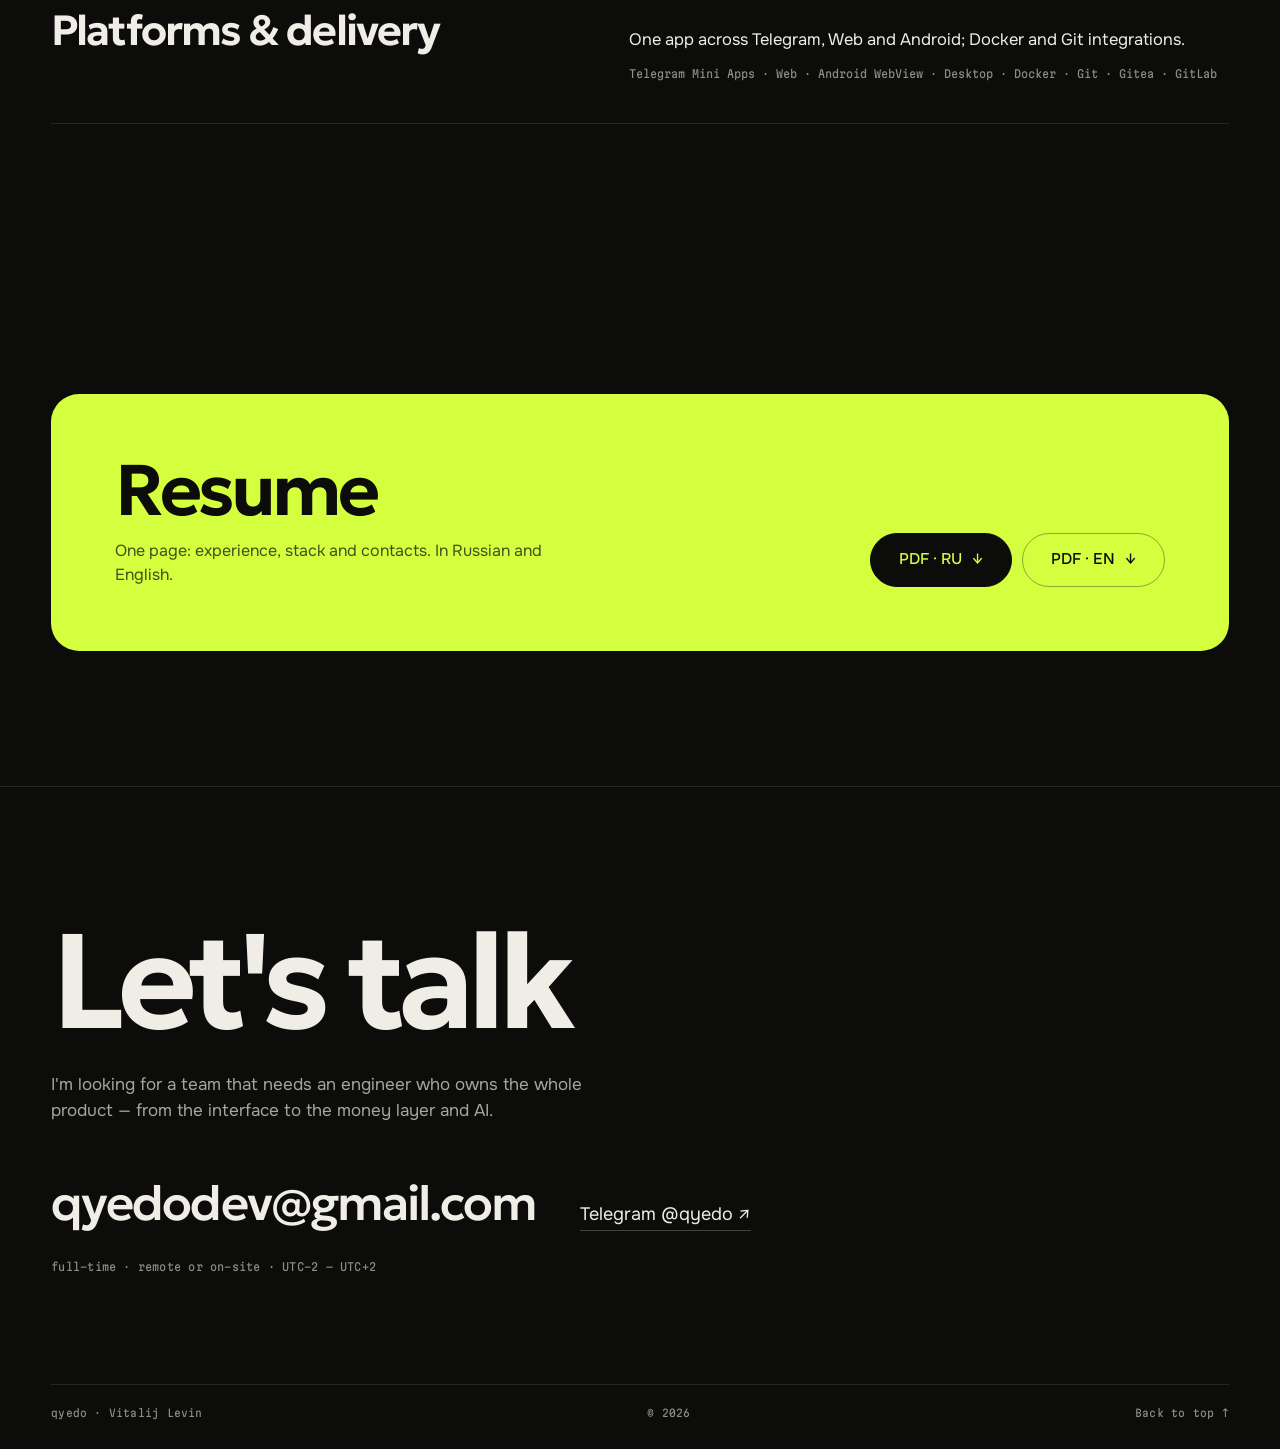
==== commit 8c1716cb: "perf: same effects, less work per frame - Web fonts no longer block the first paint (they were rende" ====
--- a/index.html
+++ b/index.html
@@ -18,13 +18,16 @@
 <title>Виталий Левин — fullstack product engineer</title>
 <link rel="preconnect" href="https://fonts.googleapis.com">
 <link rel="preconnect" href="https://fonts.gstatic.com" crossorigin>
-<link rel="stylesheet" href="https://fonts.googleapis.com/css2?family=Geologica:slnt,wght,CRSV,SHRP@-12..0,100..900,0..1,0..100&family=Onest:wght@400;500;600&family=Martian+Mono:wdth,wght@75..112.5,300..600&display=swap">
+<link rel="preconnect" href="https://cdn.jsdelivr.net">
 <script>
   // hide the hero until the intro animation is ready (never longer than 3.5 s)
   (function(){ var d = document.documentElement;
     if (window.matchMedia('(prefers-reduced-motion: reduce)').matches) return;
     d.classList.add('is-loading'); setTimeout(function(){ d.classList.remove('is-loading'); }, 3500); })();
 </script>
+<!-- fonts load without blocking the first paint; the hero intro waits for them (up to 2.5 s) -->
+<link id="fonts-css" rel="stylesheet" media="print" onload="this.media='all'" href="https://fonts.googleapis.com/css2?family=Geologica:wght,SHRP@100..900,0..100&family=Onest:wght@400;500;600&family=Martian+Mono:wdth,wght@75..112.5,400..500&display=swap">
+<noscript><link rel="stylesheet" href="https://fonts.googleapis.com/css2?family=Geologica:wght,SHRP@100..900,0..100&family=Onest:wght@400;500;600&family=Martian+Mono:wdth,wght@75..112.5,400..500&display=swap"></noscript>
 <style>
   :root{
     --bg:#0c0c0b;
@@ -75,15 +78,15 @@
 
   /* film grain + cursor follower */
   .grain{
-    position:fixed; inset:-50%; width:200%; height:200%; z-index:90; pointer-events:none; opacity:.06;
+    position:fixed; top:-10%; left:-10%; width:120%; height:120%; z-index:90; pointer-events:none; opacity:.06; will-change:transform;
     background-image:url("data:image/svg+xml,%3Csvg xmlns='http://www.w3.org/2000/svg' width='180' height='180'%3E%3Cfilter id='n'%3E%3CfeTurbulence type='fractalNoise' baseFrequency='.9' numOctaves='3' stitchTiles='stitch'/%3E%3C/filter%3E%3Crect width='100%25' height='100%25' filter='url(%23n)'/%3E%3C/svg%3E");
     animation:grain 1.2s steps(5) infinite;
   }
-  @keyframes grain{ 0%{transform:translate(0,0)} 20%{transform:translate(-4%,3%)} 40%{transform:translate(3%,-5%)} 60%{transform:translate(-2%,6%)} 80%{transform:translate(5%,-2%)} 100%{transform:translate(0,0)} }
+  @keyframes grain{ 0%{transform:translate(0,0)} 20%{transform:translate(-4%,3%)} 40%{transform:translate(3%,-5%)} 60%{transform:translate(-2%,5%)} 80%{transform:translate(5%,-2%)} 100%{transform:translate(0,0)} }
   .cursor{
     position:fixed; top:0; left:0; z-index:120; pointer-events:none; display:none;
     width:12px; height:12px; margin:-6px 0 0 -6px; border-radius:50%;
-    background:var(--accent); color:var(--accent-ink); mix-blend-mode:difference;
+    background:var(--accent); color:var(--accent-ink); mix-blend-mode:difference; will-change:transform;
     align-items:center; justify-content:center; text-align:center;
     font-family:var(--f-mono); font-size:10px; letter-spacing:.02em; line-height:1.2;
     transition:width .4s var(--ease), height .4s var(--ease), margin .4s var(--ease);
@@ -96,7 +99,7 @@
 
   /* ---------- nav ---------- */
   .nav{ position:fixed; top:0; left:0; right:0; z-index:60; height:var(--nav-h); transition:transform .6s var(--ease), background-color .3s, border-color .3s; border-bottom:1px solid transparent; }
-  .nav.is-scrolled{ background:rgba(12,12,11,.74); -webkit-backdrop-filter:blur(14px) saturate(140%); backdrop-filter:blur(14px) saturate(140%); border-bottom-color:var(--line-soft); }
+  .nav.is-scrolled{ background:rgba(12,12,11,.74); -webkit-backdrop-filter:blur(12px); backdrop-filter:blur(12px); border-bottom-color:var(--line-soft); }
   .nav.is-hidden{ transform:translateY(-101%); }
   .nav .wrap-wide{ height:100%; display:flex; align-items:center; gap:24px; }
   .brand{ font-family:var(--f-display); font-weight:700; font-size:21px; letter-spacing:-.04em; }
@@ -134,8 +137,9 @@
   .hero > .wrap-wide{ width:100%; display:flex; flex-direction:column; }
   .hero-top{ display:flex; justify-content:space-between; flex-wrap:wrap; gap:8px 20px; font-family:var(--f-mono); font-size:11.5px; color:var(--text-dim); letter-spacing:.02em; }
   .avail{ display:inline-flex; align-items:center; gap:10px; }
-  .avail i{ width:8px; height:8px; border-radius:50%; background:var(--accent); animation:ping 2.4s var(--ease) infinite; }
-  @keyframes ping{ 0%{ box-shadow:0 0 0 0 rgba(212,255,63,.55); } 70%,100%{ box-shadow:0 0 0 10px rgba(212,255,63,0); } }
+  .avail i{ position:relative; width:8px; height:8px; border-radius:50%; background:var(--accent); }
+  .avail i::after{ content:''; position:absolute; inset:0; border-radius:50%; background:var(--accent); animation:ping 2.4s var(--ease) infinite; }
+  @keyframes ping{ 0%{ transform:scale(1); opacity:.55; } 70%,100%{ transform:scale(3.5); opacity:0; } }
 
   .hero-name{
     margin:0 0 clamp(18px, 3vh, 30px);
@@ -157,8 +161,9 @@
   .hero-facts b{ display:block; font-family:var(--f-display); font-weight:600; font-size:clamp(28px, 2.8vw, 44px); letter-spacing:-.04em; line-height:1; white-space:nowrap; }
   .hero-facts span{ display:block; margin-top:8px; font-size:13px; line-height:1.35; color:var(--text-dim); max-width:200px; }
   .scroll-cue{ display:none; justify-self:end; align-self:end; align-items:center; gap:12px; font-family:var(--f-mono); font-size:11px; color:var(--text-mute); }
-  .scroll-cue i{ width:1px; height:40px; background:linear-gradient(var(--text) 0 50%, transparent 50%); background-size:100% 200%; animation:cue 1.8s var(--ease) infinite; }
-  @keyframes cue{ 0%{ background-position:0 100%; } 100%{ background-position:0 -100%; } }
+  .scroll-cue i{ position:relative; width:1px; height:40px; overflow:hidden; }
+  .scroll-cue i::after{ content:''; position:absolute; inset:0; background:var(--text); animation:cue 1.8s var(--ease) infinite; }
+  @keyframes cue{ 0%{ transform:translateY(-100%); } 100%{ transform:translateY(100%); } }
   @media(min-width:980px){ .scroll-cue{ display:inline-flex; } }
   .is-loading .hero [data-intro], .is-loading .hero-name{ visibility:hidden; }
 
@@ -186,7 +191,7 @@
   @keyframes blink{ 50%{ opacity:0; } }
 
   /* ---------- marquee ---------- */
-  .marquee{ overflow:hidden; white-space:nowrap; border-top:1px solid var(--line); border-bottom:1px solid var(--line); padding:clamp(18px, 3vh, 30px) 0; user-select:none; }
+  .marquee{ overflow:hidden; contain:paint; white-space:nowrap; border-top:1px solid var(--line); border-bottom:1px solid var(--line); padding:clamp(18px, 3vh, 30px) 0; user-select:none; }
   .marquee-track{ display:inline-flex; will-change:transform; animation:marquee 46s linear infinite; }
   .has-motion .marquee-track{ animation:none; }
   @keyframes marquee{ to{ transform:translateX(-50%); } }
@@ -1198,6 +1203,11 @@
 };
 
 let mcRun = 0;
+let mcVisible = true;
+if ('IntersectionObserver' in window){
+  const el = document.getElementById('mc-term');
+  if (el) new IntersectionObserver(entries => { mcVisible = entries[0].isIntersecting; }).observe(el);
+}
 function startMindTerm(lang){
   const body = document.getElementById('mc-term');
   if (!body) return;
@@ -1235,6 +1245,7 @@
 
   (async () => {
     while (alive()){
+      while (!mcVisible){ await sleep(400); if (!alive()) return; }
       cmdEl.textContent = '';
       cmdCaret.style.visibility = 'visible';
       lines.forEach(l => { l.classList.remove('show'); setMark(l, ''); });
@@ -1421,6 +1432,7 @@
     return api;
   }
   gsap.registerPlugin(...[ScrollTrigger, SplitText, window.ScrambleTextPlugin].filter(Boolean));
+  ScrollTrigger.config({ ignoreMobileResize: true });
   root.classList.add('has-motion');
   const fine = window.matchMedia('(pointer: fine)').matches;
   const started = performance.now();
@@ -1464,23 +1476,31 @@
   }
 
   // ---- hero name: weight + sharpness follow the cursor ----
-  let introDone = false, prox = [];
-  const bindProximity = chars => { prox = chars.map(el => ({ el, w: 600, s: 0 })); };
+  let introDone = false, prox = [], remeasure = true, lastMove = 0;
+  const bindProximity = chars => { prox = chars.map(el => ({ el, w: 600, s: 0, x: 0, y: 0 })); remeasure = true; };
   if (fine){
     let mx = -1e4, my = -1e4, inside = false;
-    window.addEventListener('pointermove', e => { mx = e.clientX; my = e.clientY; inside = true; }, { passive: true });
-    root.addEventListener('pointerleave', () => { inside = false; });
+    window.addEventListener('pointermove', e => { mx = e.clientX; my = e.clientY; inside = true; lastMove = performance.now(); }, { passive: true });
+    root.addEventListener('pointerleave', () => { inside = false; lastMove = performance.now(); });
+    window.addEventListener('scroll', () => { remeasure = true; }, { passive: true });
+    window.addEventListener('resize', () => { remeasure = true; }, { passive: true });
     gsap.ticker.add(() => {
-      if (!introDone || !prox.length || window.scrollY > window.innerHeight) return;
+      // values settle within ~1 s, so an idle pointer means there is nothing left to animate
+      if (!introDone || !prox.length || performance.now() - lastMove > 1500 || window.scrollY > window.innerHeight) return;
+      if (remeasure){
+        for (const p of prox){ const r = p.el.getBoundingClientRect(); p.x = r.left + r.width / 2; p.y = r.top + r.height / 2; }
+        remeasure = false;
+      }
       const R = Math.max(260, window.innerWidth * 0.2);
       for (const p of prox){
-        const r = p.el.getBoundingClientRect();
-        let k = inside ? Math.max(0, 1 - Math.hypot(mx - (r.left + r.width / 2), my - (r.top + r.height / 2)) / R) : 0;
+        let k = inside ? Math.max(0, 1 - Math.hypot(mx - p.x, my - p.y) / R) : 0;
         k = k * k * (3 - 2 * k);
-        p.w += (600 + 300 * k - p.w) * 0.14;
-        p.s += (100 * k - p.s) * 0.14;
-        p.el.style.setProperty('--wght', p.w.toFixed(1));
-        p.el.style.setProperty('--shrp', p.s.toFixed(1));
+        const w = p.w + (600 + 300 * k - p.w) * 0.14;
+        const sh = p.s + (100 * k - p.s) * 0.14;
+        if (Math.abs(w - p.w) < 0.25 && Math.abs(sh - p.s) < 0.25) continue;
+        p.w = w; p.s = sh;
+        p.el.style.setProperty('--wght', w.toFixed(1));
+        p.el.style.setProperty('--shrp', sh.toFixed(1));
       }
     });
   }
@@ -1562,17 +1582,25 @@
   }
 
   function marquee(){
-    const track = document.querySelector('.marquee-track');
+    const band = document.querySelector('.marquee');
+    const track = band && band.querySelector('.marquee-track');
     if (!track) return;
     const loop = gsap.to(track, { xPercent: -50, ease: 'none', duration: 42, repeat: -1 });
     loop.totalTime(loop.duration() * 200);
-    let dir = 1;
+    let dir = 1, boost = 0, speed = 1;
     ScrollTrigger.create({ start: 0, end: 'max', onUpdate: self => {
       dir = self.direction || dir;
-      const boost = Math.min(Math.abs(self.getVelocity()) / 260, 6);
-      gsap.to(loop, { timeScale: dir * (1 + boost), duration: 0.2, overwrite: true,
-        onComplete: () => gsap.to(loop, { timeScale: dir, duration: 1.4, ease: 'power2.out', overwrite: true }) });
+      boost = Math.max(boost, Math.min(Math.abs(self.getVelocity()) / 260, 6));
     }});
+    ScrollTrigger.create({ trigger: band, start: 'top bottom', end: 'bottom top', onToggle: self => loop.paused(!self.isActive) });
+    gsap.ticker.add(() => {
+      if (loop.paused()) return;
+      boost *= 0.93;
+      const target = dir * (1 + boost);
+      if (Math.abs(target - speed) < 0.002) return;
+      speed += (target - speed) * 0.12;
+      loop.timeScale(speed);
+    });
   }
 
   function navWatch(){
@@ -1649,7 +1677,19 @@
     intro(chars);
     ScrollTrigger.refresh();
   }
-  (document.fonts && document.fonts.ready ? document.fonts.ready : Promise.resolve()).then(init);
+  // start once the web fonts are in (so text is split with the right metrics), but never wait past 2.5 s
+  const fontsCss = document.getElementById('fonts-css');
+  const cssReady = new Promise(res => {
+    if (!fontsCss || fontsCss.media === 'all') return res();
+    fontsCss.addEventListener('load', res, { once: true });
+    fontsCss.addEventListener('error', res, { once: true });
+  });
+  const fontsReady = cssReady.then(() => document.fonts ? Promise.all([
+    document.fonts.load('600 64px Geologica', 'ВиталийЛевинVitalijLevin'),
+    document.fonts.load('400 16px Onest', 'Строю продукты'),
+    document.fonts.load('400 12px "Martian Mono"', 'claude')
+  ]).catch(() => null) : null);
+  Promise.race([fontsReady, new Promise(r => setTimeout(r, 2500))]).then(init);
   window.addEventListener('load', () => ScrollTrigger.refresh());
 
   api.beforeLang = () => {
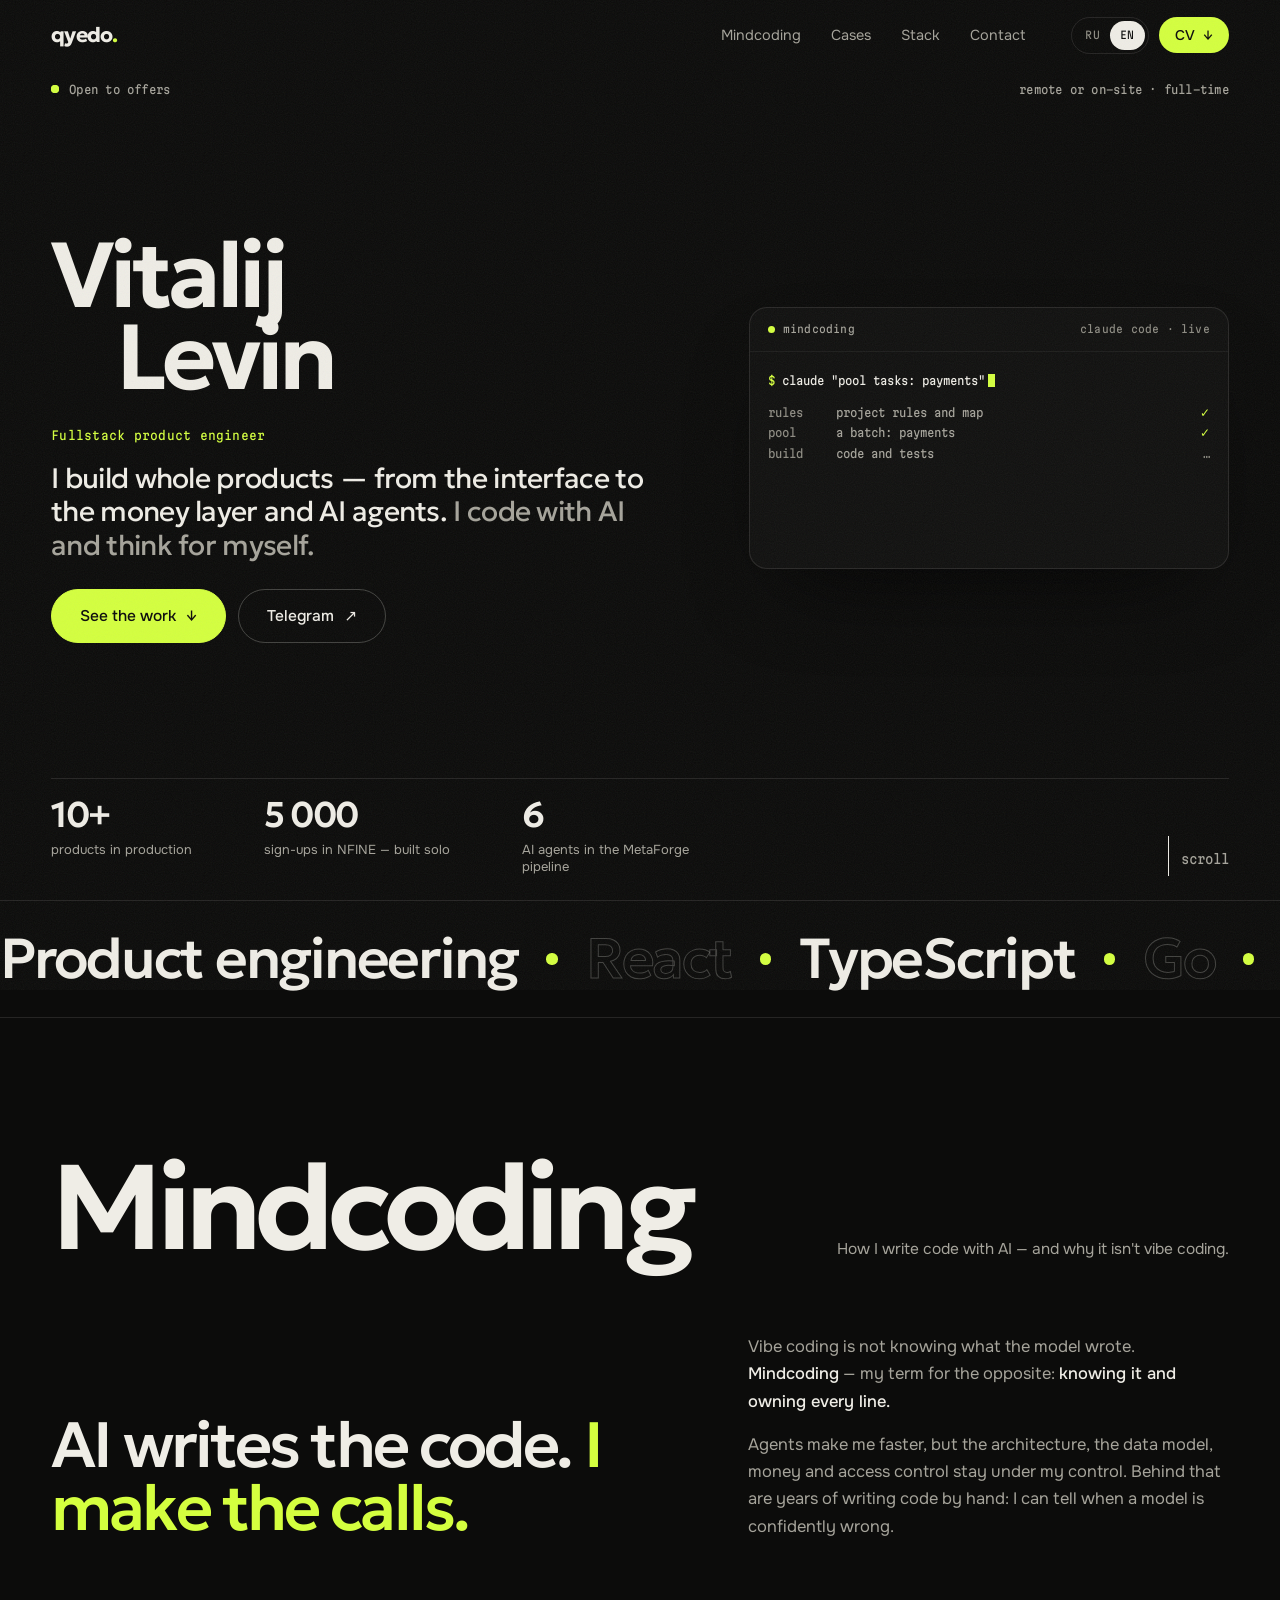
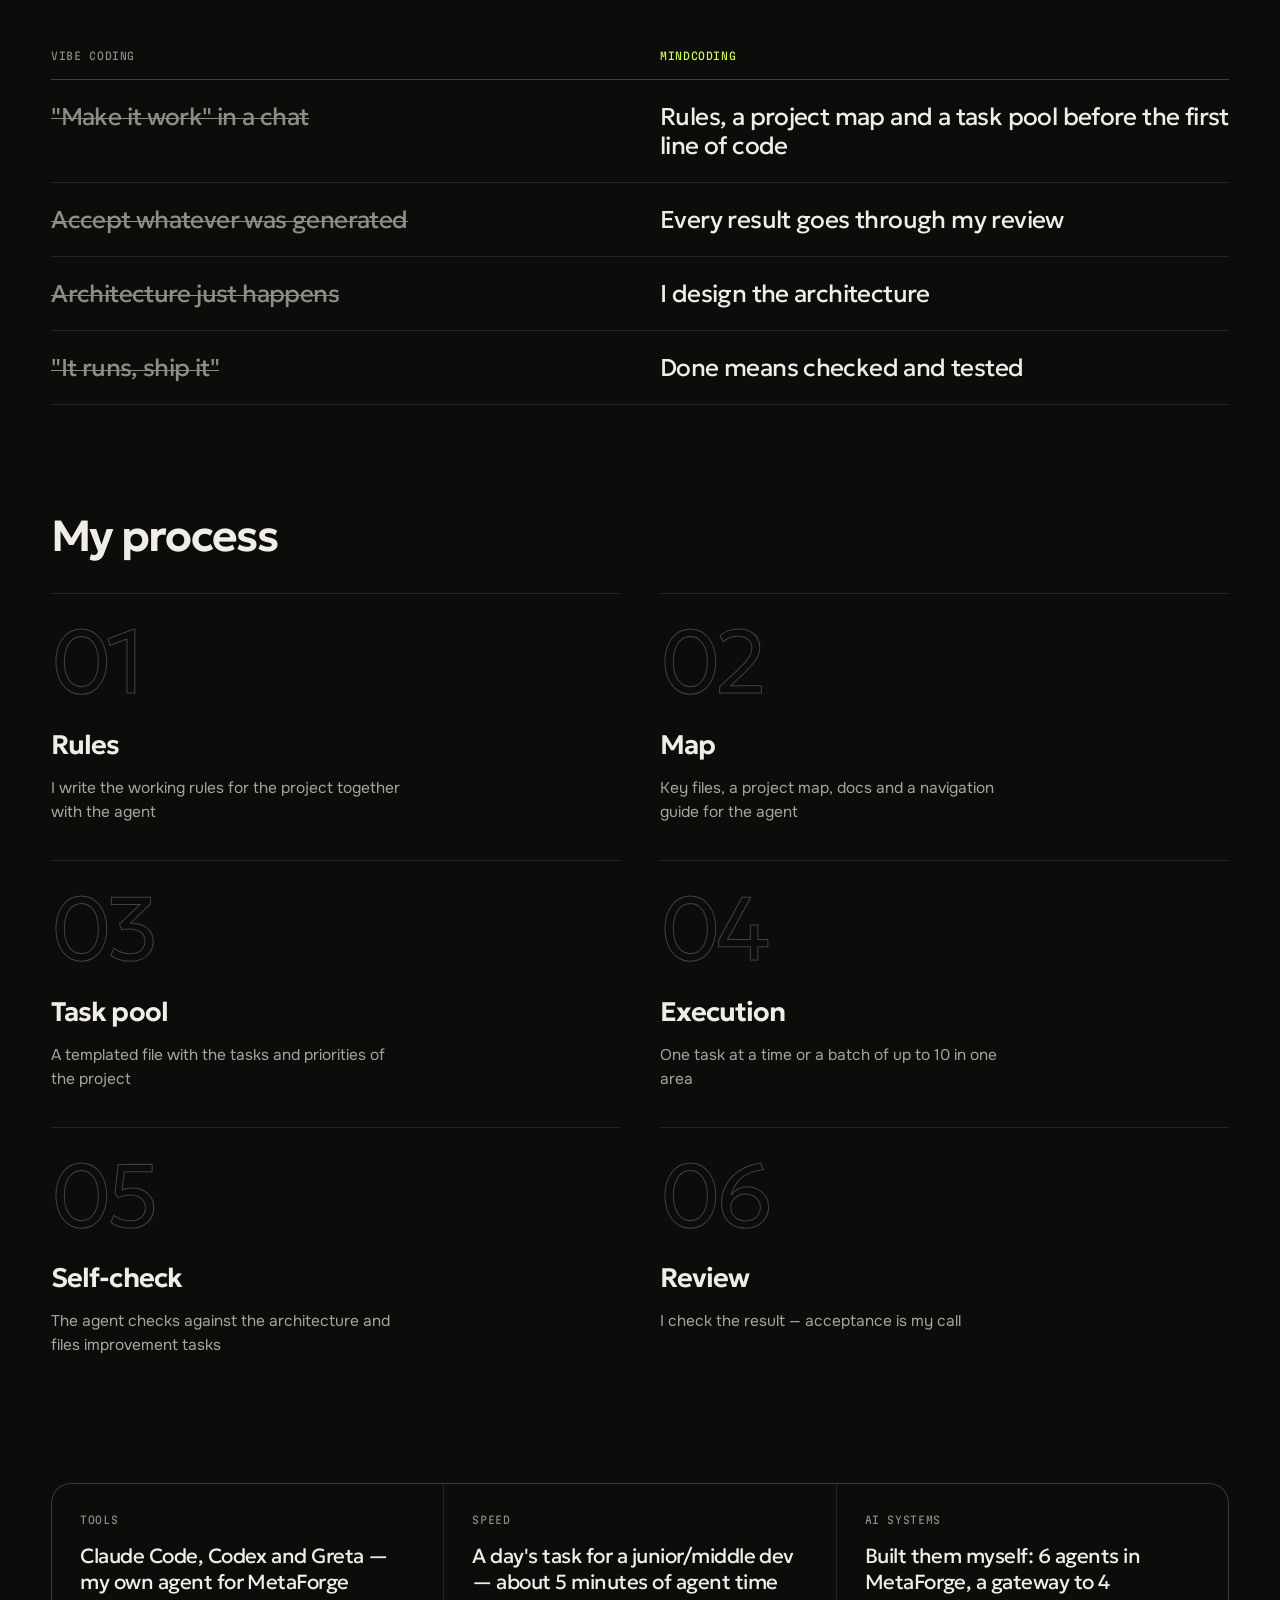
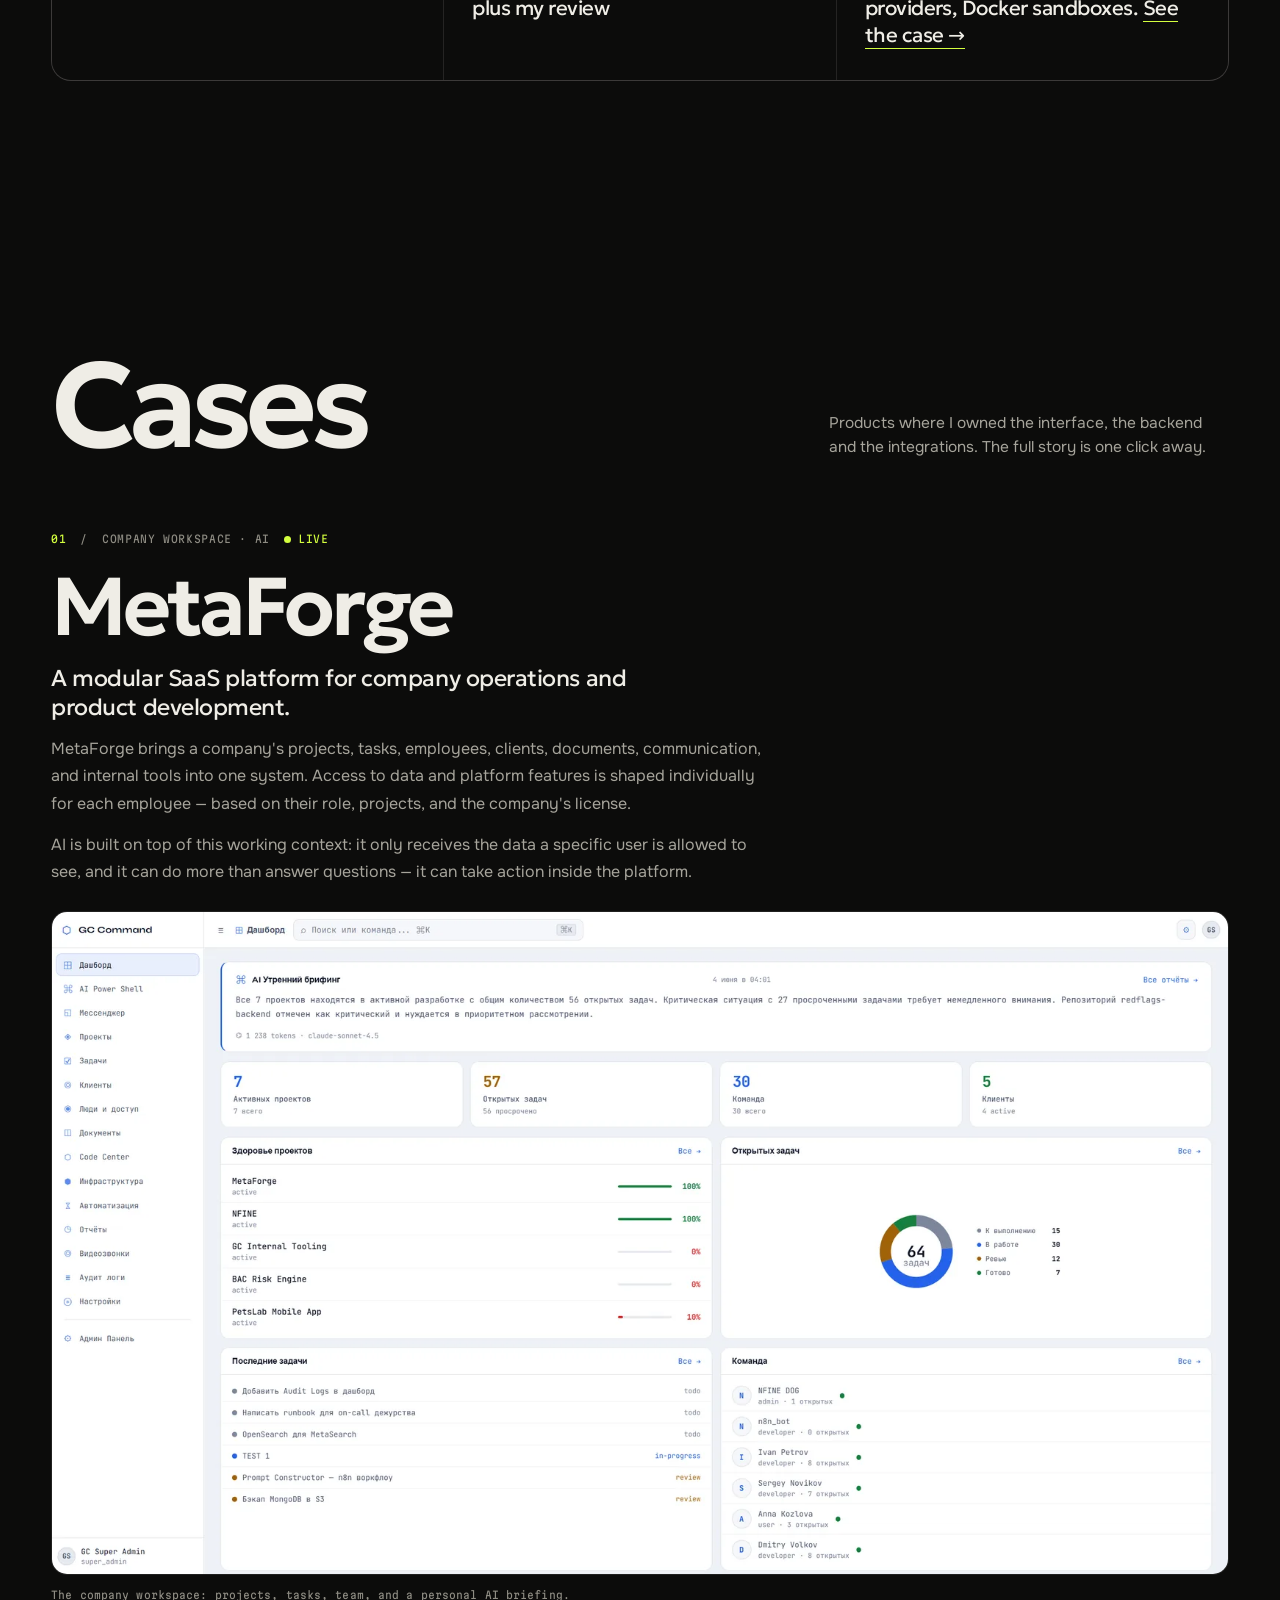
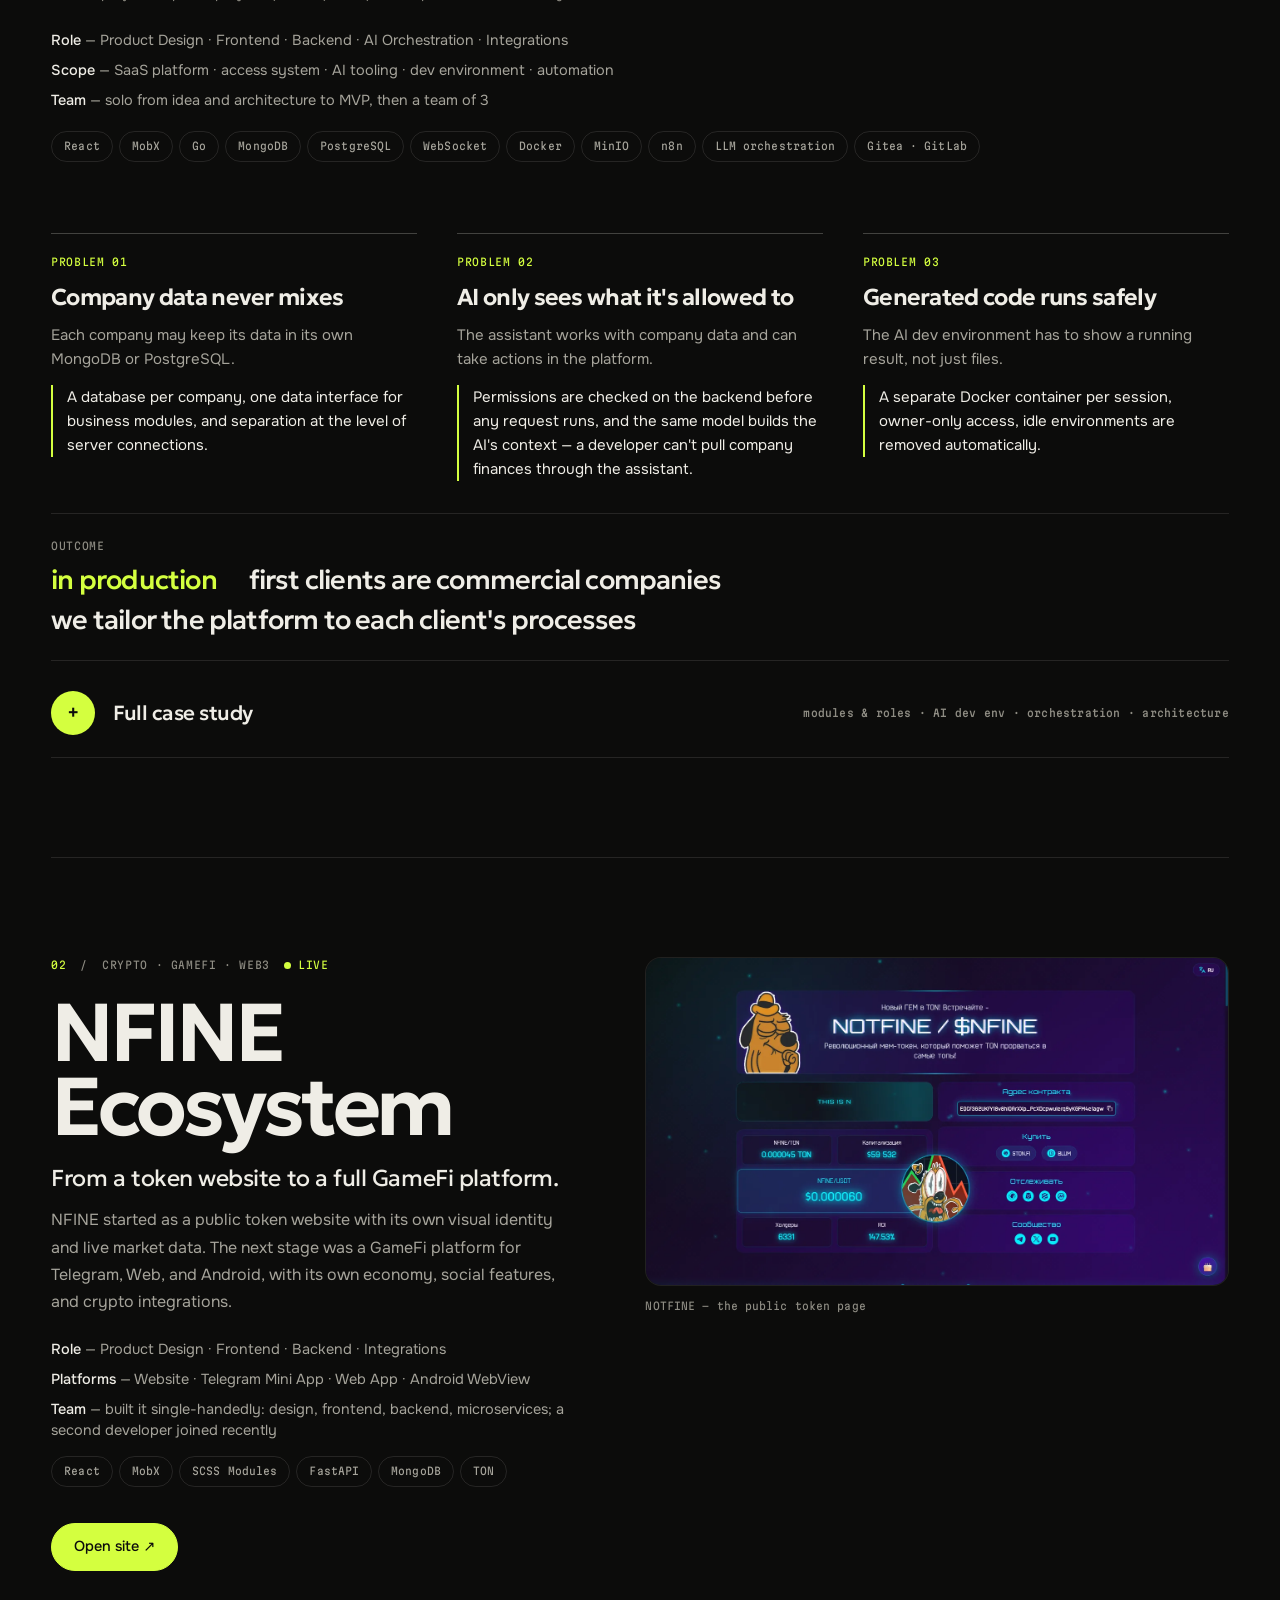
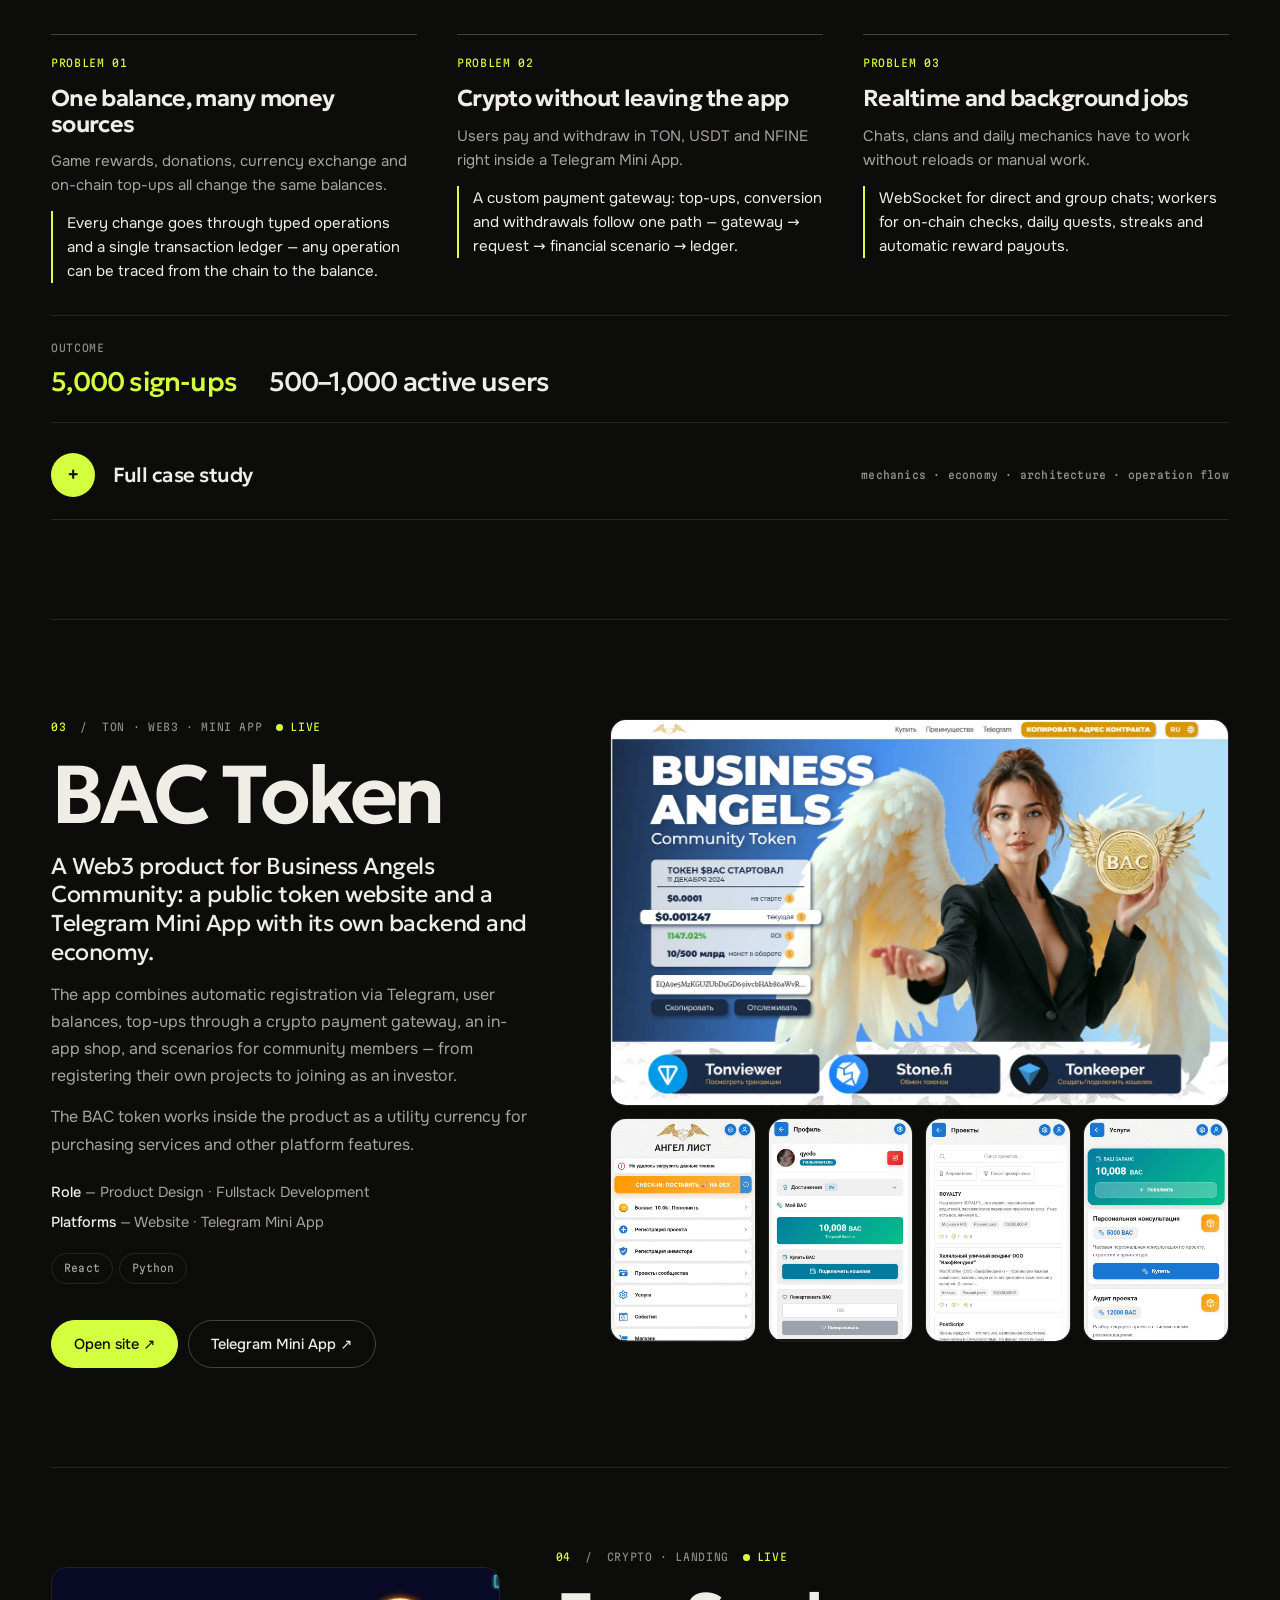
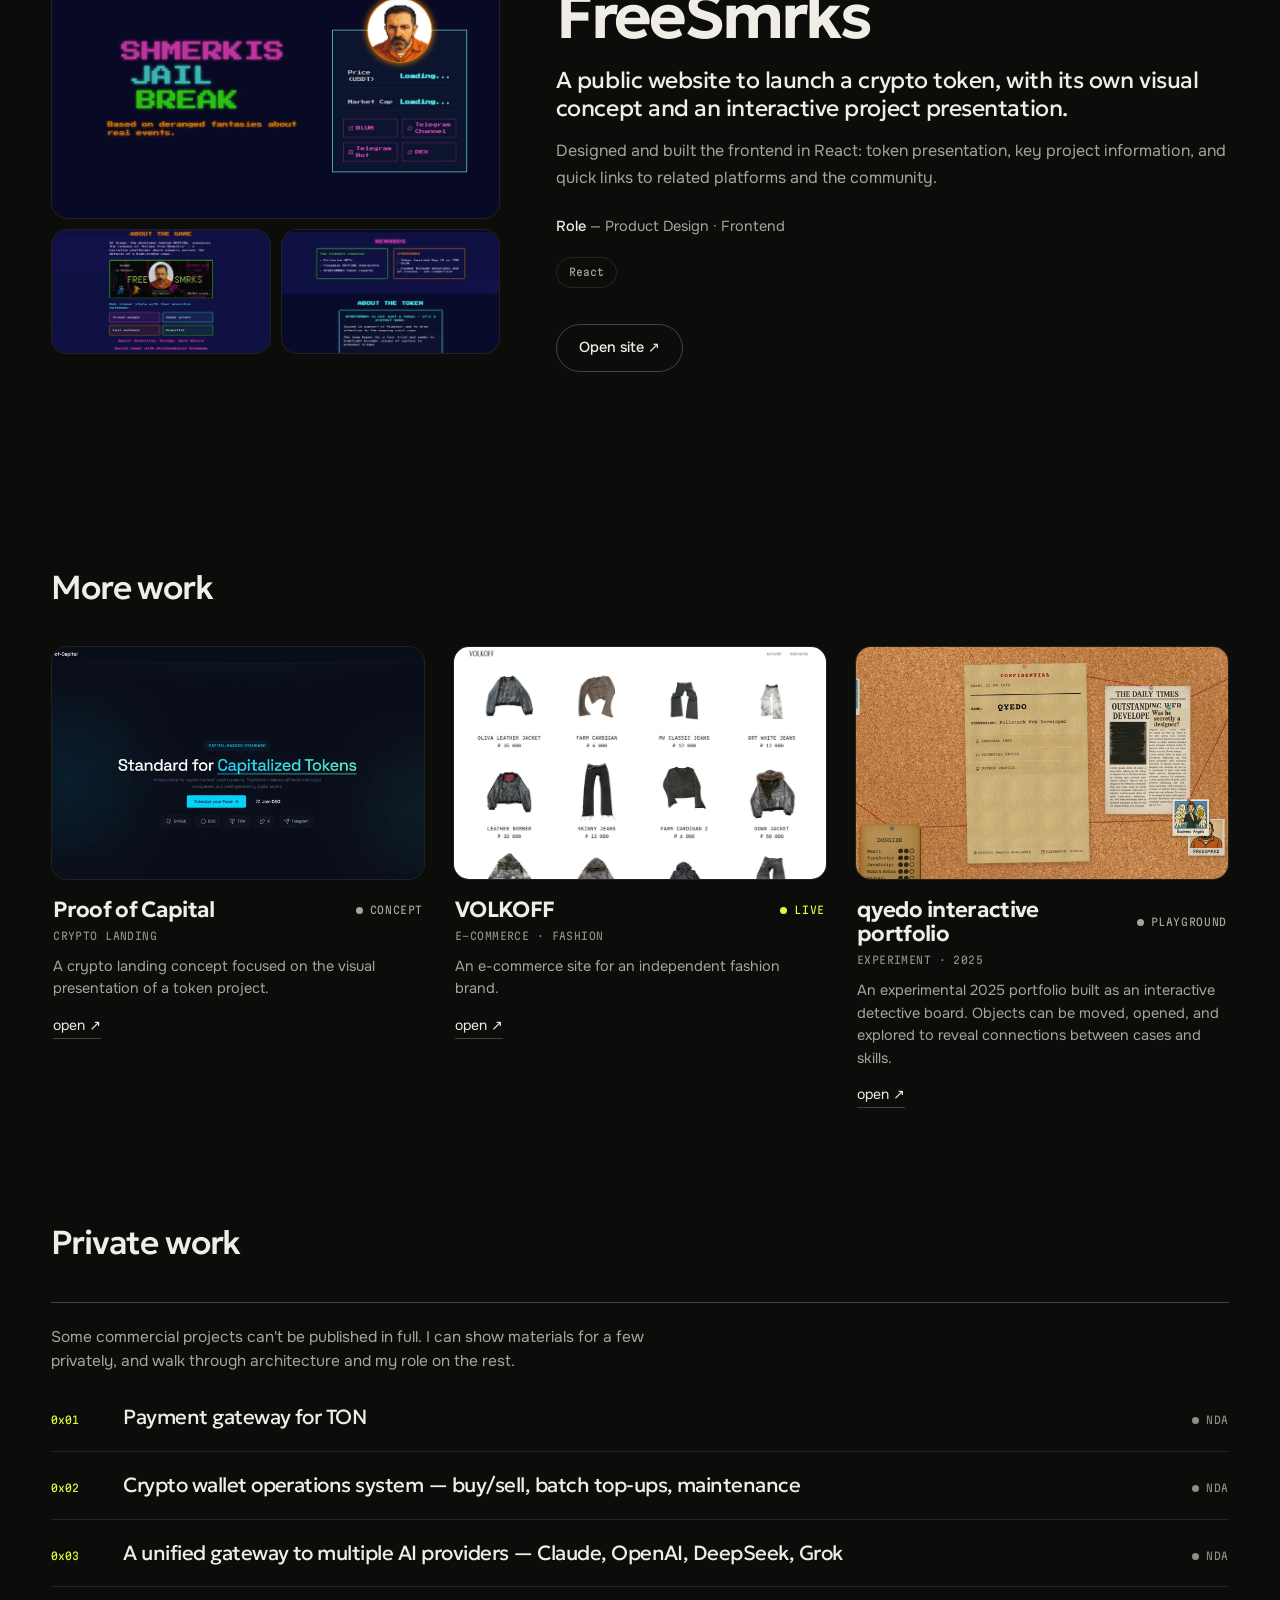
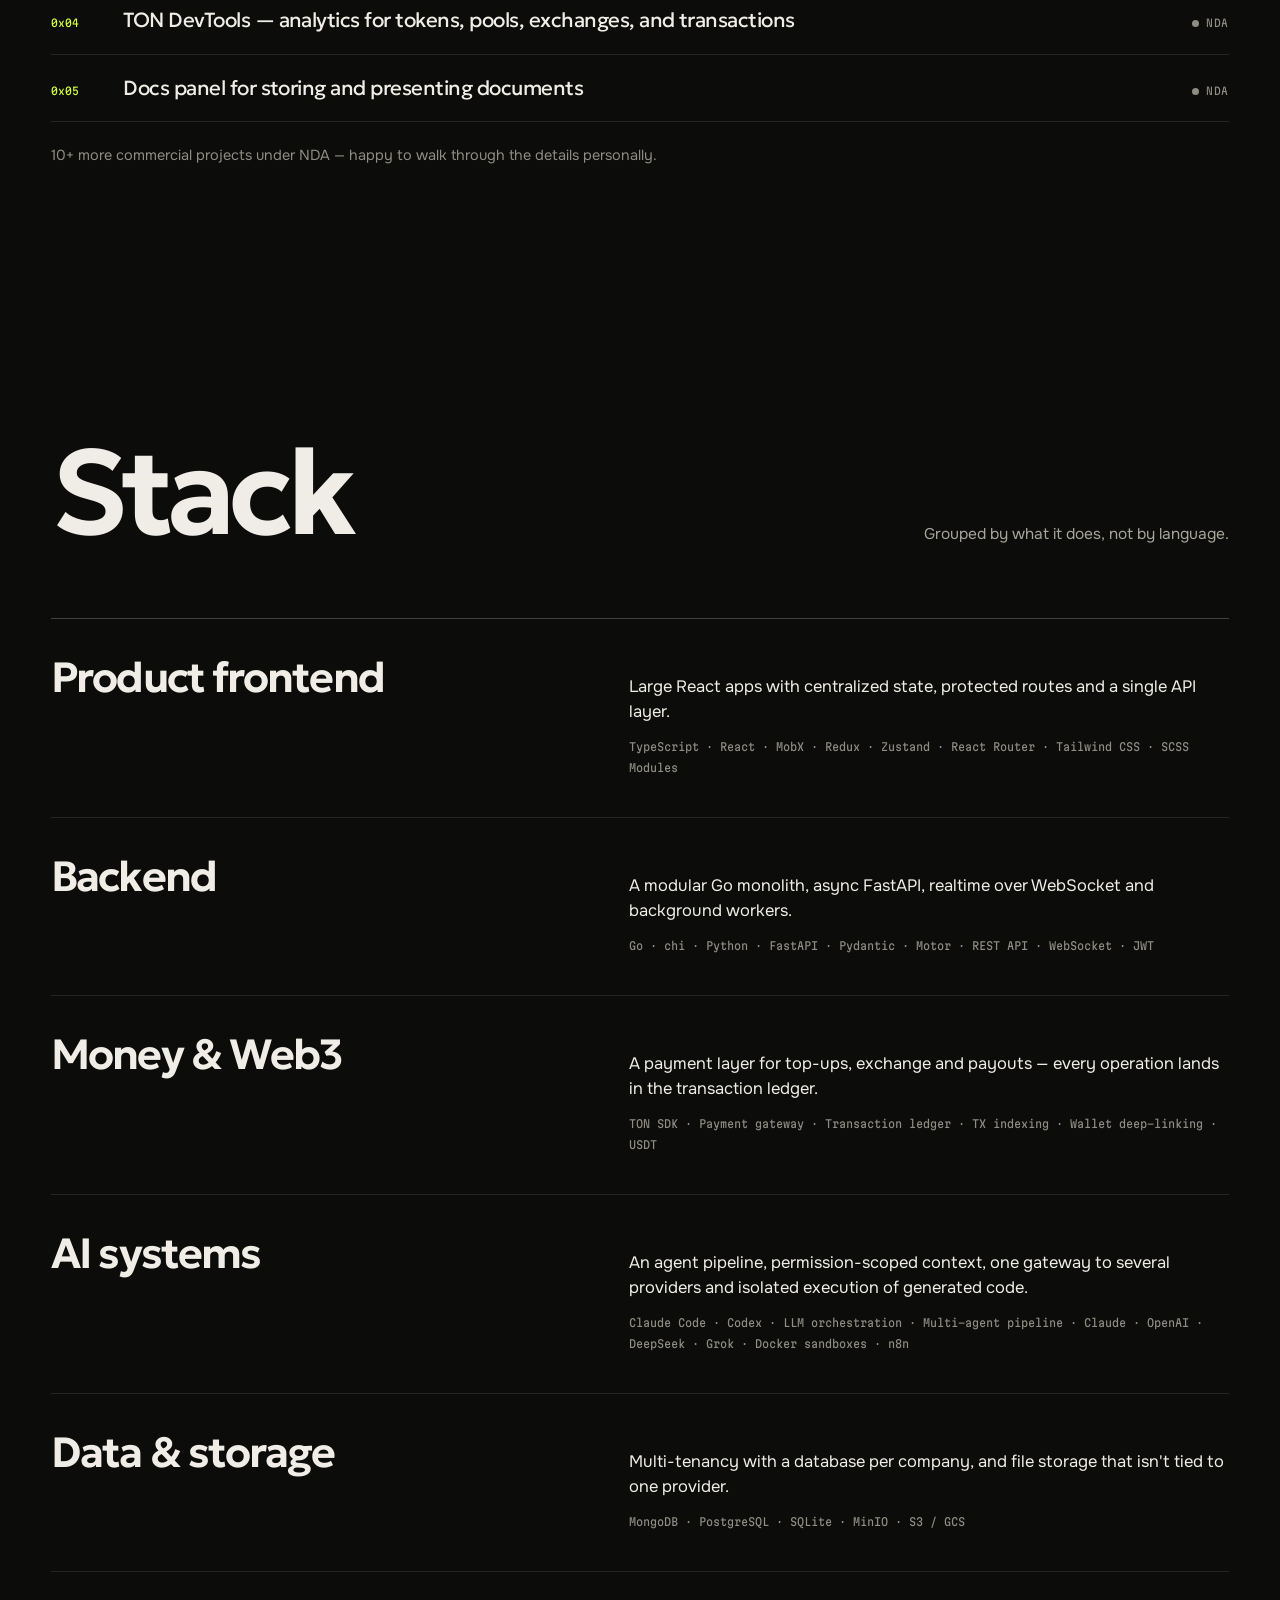
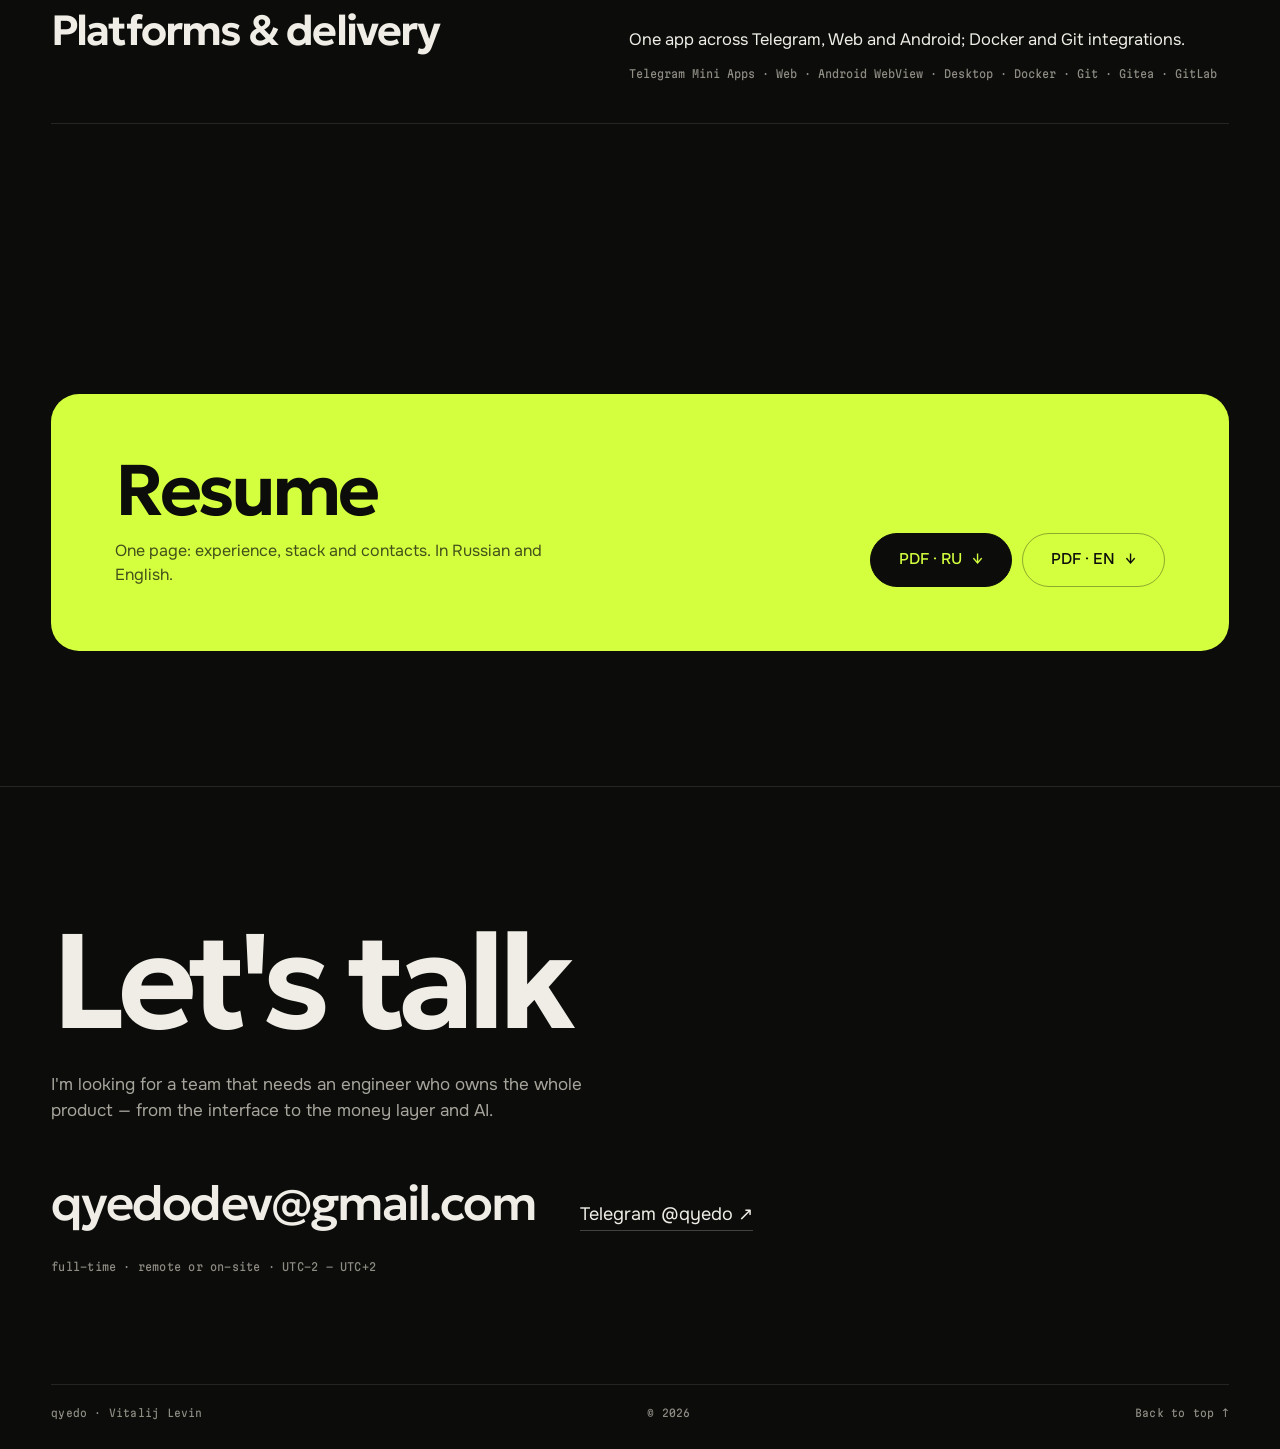
==== commit 700f9fe7: "perf: self-host the web fonts Geologica (wght + SHRP), Onest and Martian Mono now ship from assets/f" ====
--- a/index.html
+++ b/index.html
@@ -16,8 +16,6 @@
 <link rel="canonical" href="https://se2je.github.io/qyedo-public-porftolio/">
 <link rel="icon" href="data:image/svg+xml,%3Csvg xmlns='http://www.w3.org/2000/svg' viewBox='0 0 64 64'%3E%3Crect width='64' height='64' rx='14' fill='%230b0a09'/%3E%3Ctext x='12' y='46' font-family='monospace' font-size='40' font-weight='700' fill='%23e9e5d8'%3Eq%3C/text%3E%3Ccircle cx='48' cy='42' r='5.5' fill='%23d99a3d'/%3E%3C/svg%3E">
 <title>Виталий Левин — fullstack product engineer</title>
-<link rel="preconnect" href="https://fonts.googleapis.com">
-<link rel="preconnect" href="https://fonts.gstatic.com" crossorigin>
 <link rel="preconnect" href="https://cdn.jsdelivr.net">
 <script>
   // hide the hero until the intro animation is ready (never longer than 3.5 s)
@@ -25,10 +23,24 @@
     if (window.matchMedia('(prefers-reduced-motion: reduce)').matches) return;
     d.classList.add('is-loading'); setTimeout(function(){ d.classList.remove('is-loading'); }, 3500); })();
 </script>
-<!-- fonts load without blocking the first paint; the hero intro waits for them (up to 2.5 s) -->
-<link id="fonts-css" rel="stylesheet" media="print" onload="this.media='all'" href="https://fonts.googleapis.com/css2?family=Geologica:wght,SHRP@100..900,0..100&family=Onest:wght@400;500;600&family=Martian+Mono:wdth,wght@75..112.5,400..500&display=swap">
-<noscript><link rel="stylesheet" href="https://fonts.googleapis.com/css2?family=Geologica:wght,SHRP@100..900,0..100&family=Onest:wght@400;500;600&family=Martian+Mono:wdth,wght@75..112.5,400..500&display=swap"></noscript>
+<!-- fonts are self-hosted (assets/fonts, SIL OFL); the hero face is preloaded -->
+<link rel="preload" href="assets/fonts/geologica-cyrillic.woff2" as="font" type="font/woff2" crossorigin>
+<link rel="preload" href="assets/fonts/geologica-latin.woff2" as="font" type="font/woff2" crossorigin>
 <style>
+  /* self-hosted web fonts: Geologica (wght, SHRP), Onest, Martian Mono (wdth) — latin + cyrillic */
+  @font-face { font-family: 'Geologica'; font-style: normal; font-weight: 100 900; font-display: swap; src: url(assets/fonts/geologica-cyrillic-ext.woff2) format('woff2'); unicode-range: U+0460-052F, U+1C80-1C8A, U+20B4, U+2DE0-2DFF, U+A640-A69F, U+FE2E-FE2F; }
+  @font-face { font-family: 'Geologica'; font-style: normal; font-weight: 100 900; font-display: swap; src: url(assets/fonts/geologica-cyrillic.woff2) format('woff2'); unicode-range: U+0301, U+0400-045F, U+0490-0491, U+04B0-04B1, U+2116; }
+  @font-face { font-family: 'Geologica'; font-style: normal; font-weight: 100 900; font-display: swap; src: url(assets/fonts/geologica-latin-ext.woff2) format('woff2'); unicode-range: U+0100-02BA, U+02BD-02C5, U+02C7-02CC, U+02CE-02D7, U+02DD-02FF, U+0304, U+0308, U+0329, U+1D00-1DBF, U+1E00-1E9F, U+1EF2-1EFF, U+2020, U+20A0-20AB, U+20AD-20C4, U+2113, U+2C60-2C7F, U+A720-A7FF; }
+  @font-face { font-family: 'Geologica'; font-style: normal; font-weight: 100 900; font-display: swap; src: url(assets/fonts/geologica-latin.woff2) format('woff2'); unicode-range: U+0000-00FF, U+0131, U+0152-0153, U+02BB-02BC, U+02C6, U+02DA, U+02DC, U+0304, U+0308, U+0329, U+2000-206F, U+20AC, U+2122, U+2191, U+2193, U+2212, U+2215, U+FEFF, U+FFFD; }
+  @font-face { font-family: 'Martian Mono'; font-style: normal; font-weight: 400 500; font-stretch: 75% 112.5%; font-display: swap; src: url(assets/fonts/martian-mono-cyrillic-ext.woff2) format('woff2'); unicode-range: U+0460-052F, U+1C80-1C8A, U+20B4, U+2DE0-2DFF, U+A640-A69F, U+FE2E-FE2F; }
+  @font-face { font-family: 'Martian Mono'; font-style: normal; font-weight: 400 500; font-stretch: 75% 112.5%; font-display: swap; src: url(assets/fonts/martian-mono-cyrillic.woff2) format('woff2'); unicode-range: U+0301, U+0400-045F, U+0490-0491, U+04B0-04B1, U+2116; }
+  @font-face { font-family: 'Martian Mono'; font-style: normal; font-weight: 400 500; font-stretch: 75% 112.5%; font-display: swap; src: url(assets/fonts/martian-mono-latin-ext.woff2) format('woff2'); unicode-range: U+0100-02BA, U+02BD-02C5, U+02C7-02CC, U+02CE-02D7, U+02DD-02FF, U+0304, U+0308, U+0329, U+1D00-1DBF, U+1E00-1E9F, U+1EF2-1EFF, U+2020, U+20A0-20AB, U+20AD-20C4, U+2113, U+2C60-2C7F, U+A720-A7FF; }
+  @font-face { font-family: 'Martian Mono'; font-style: normal; font-weight: 400 500; font-stretch: 75% 112.5%; font-display: swap; src: url(assets/fonts/martian-mono-latin.woff2) format('woff2'); unicode-range: U+0000-00FF, U+0131, U+0152-0153, U+02BB-02BC, U+02C6, U+02DA, U+02DC, U+0304, U+0308, U+0329, U+2000-206F, U+20AC, U+2122, U+2191, U+2193, U+2212, U+2215, U+FEFF, U+FFFD; }
+  @font-face { font-family: 'Onest'; font-style: normal; font-weight: 400 600; font-display: swap; src: url(assets/fonts/onest-cyrillic-ext.woff2) format('woff2'); unicode-range: U+0460-052F, U+1C80-1C8A, U+20B4, U+2DE0-2DFF, U+A640-A69F, U+FE2E-FE2F; }
+  @font-face { font-family: 'Onest'; font-style: normal; font-weight: 400 600; font-display: swap; src: url(assets/fonts/onest-cyrillic.woff2) format('woff2'); unicode-range: U+0301, U+0400-045F, U+0490-0491, U+04B0-04B1, U+2116; }
+  @font-face { font-family: 'Onest'; font-style: normal; font-weight: 400 600; font-display: swap; src: url(assets/fonts/onest-latin-ext.woff2) format('woff2'); unicode-range: U+0100-02BA, U+02BD-02C5, U+02C7-02CC, U+02CE-02D7, U+02DD-02FF, U+0304, U+0308, U+0329, U+1D00-1DBF, U+1E00-1E9F, U+1EF2-1EFF, U+2020, U+20A0-20AB, U+20AD-20C4, U+2113, U+2C60-2C7F, U+A720-A7FF; }
+  @font-face { font-family: 'Onest'; font-style: normal; font-weight: 400 600; font-display: swap; src: url(assets/fonts/onest-latin.woff2) format('woff2'); unicode-range: U+0000-00FF, U+0131, U+0152-0153, U+02BB-02BC, U+02C6, U+02DA, U+02DC, U+0304, U+0308, U+0329, U+2000-206F, U+20AC, U+2122, U+2191, U+2193, U+2212, U+2215, U+FEFF, U+FFFD; }
+
   :root{
     --bg:#0c0c0b;
     --bg-2:#141413;
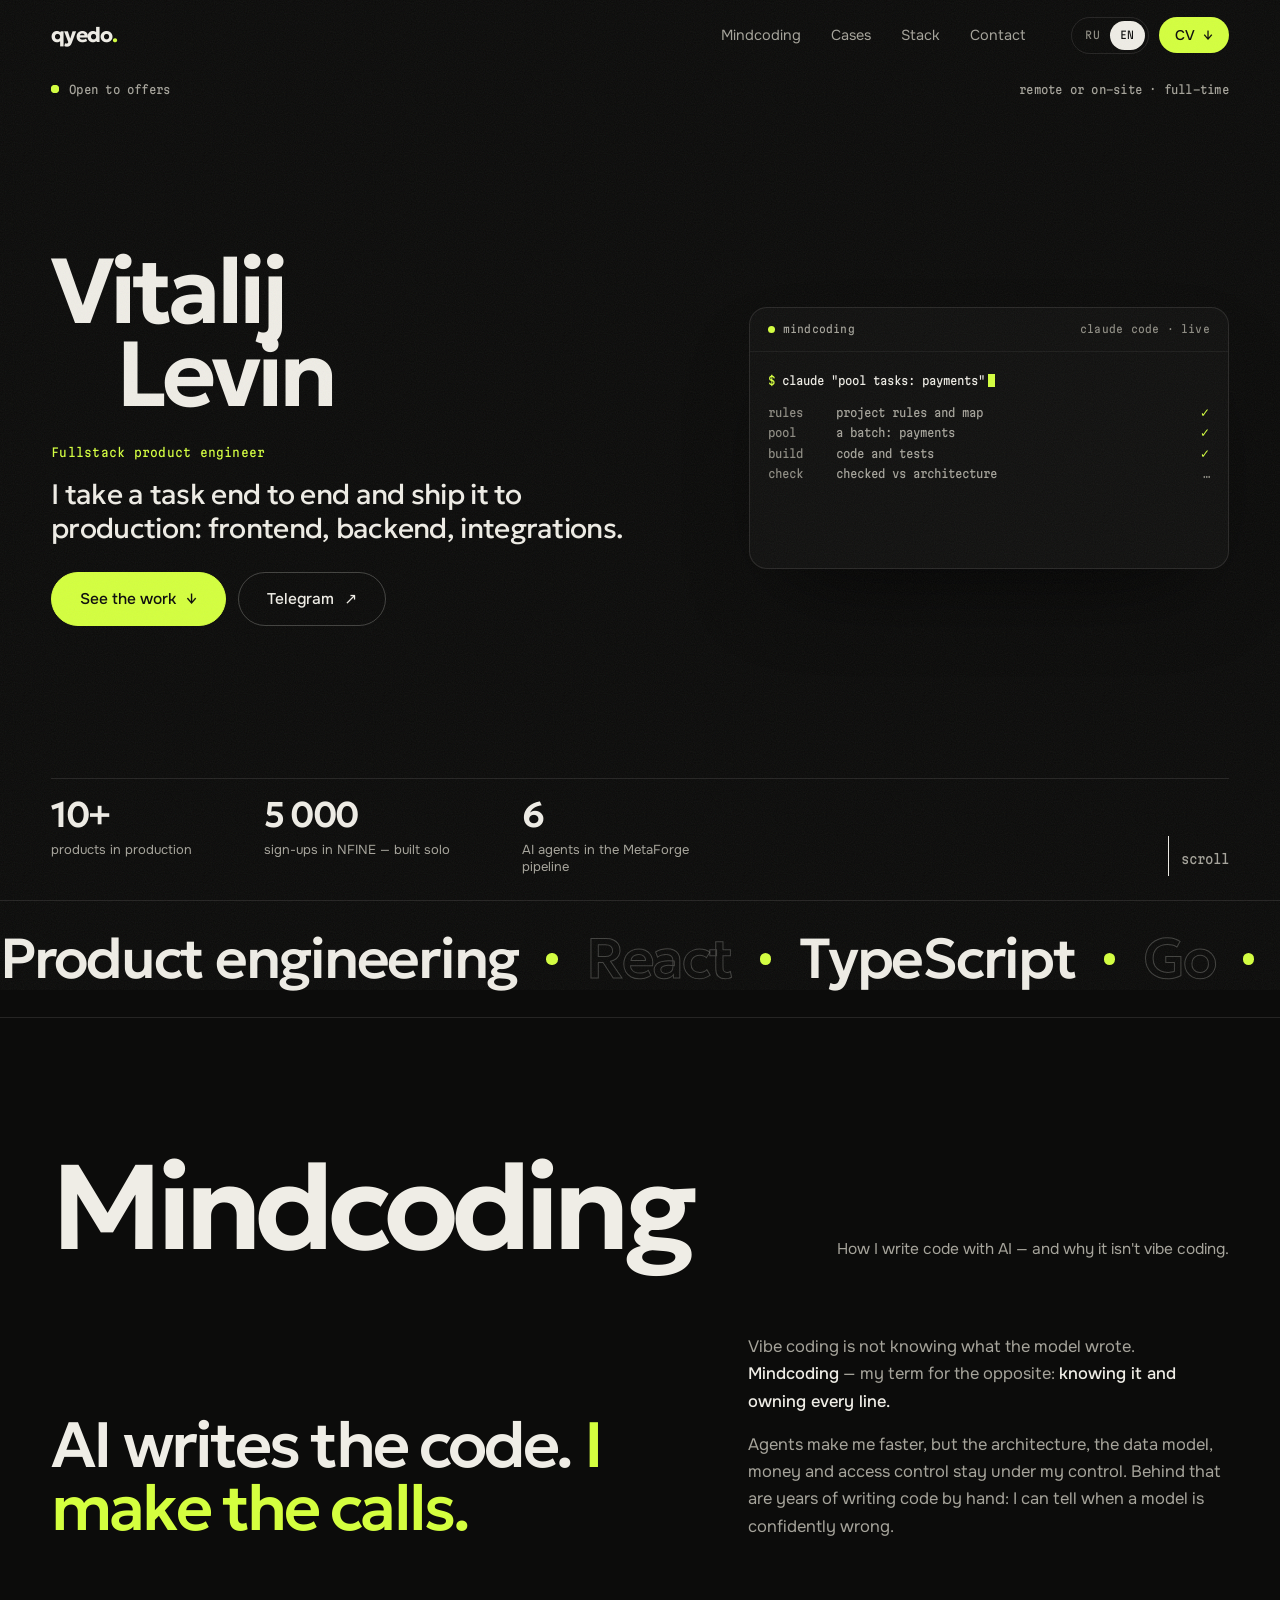
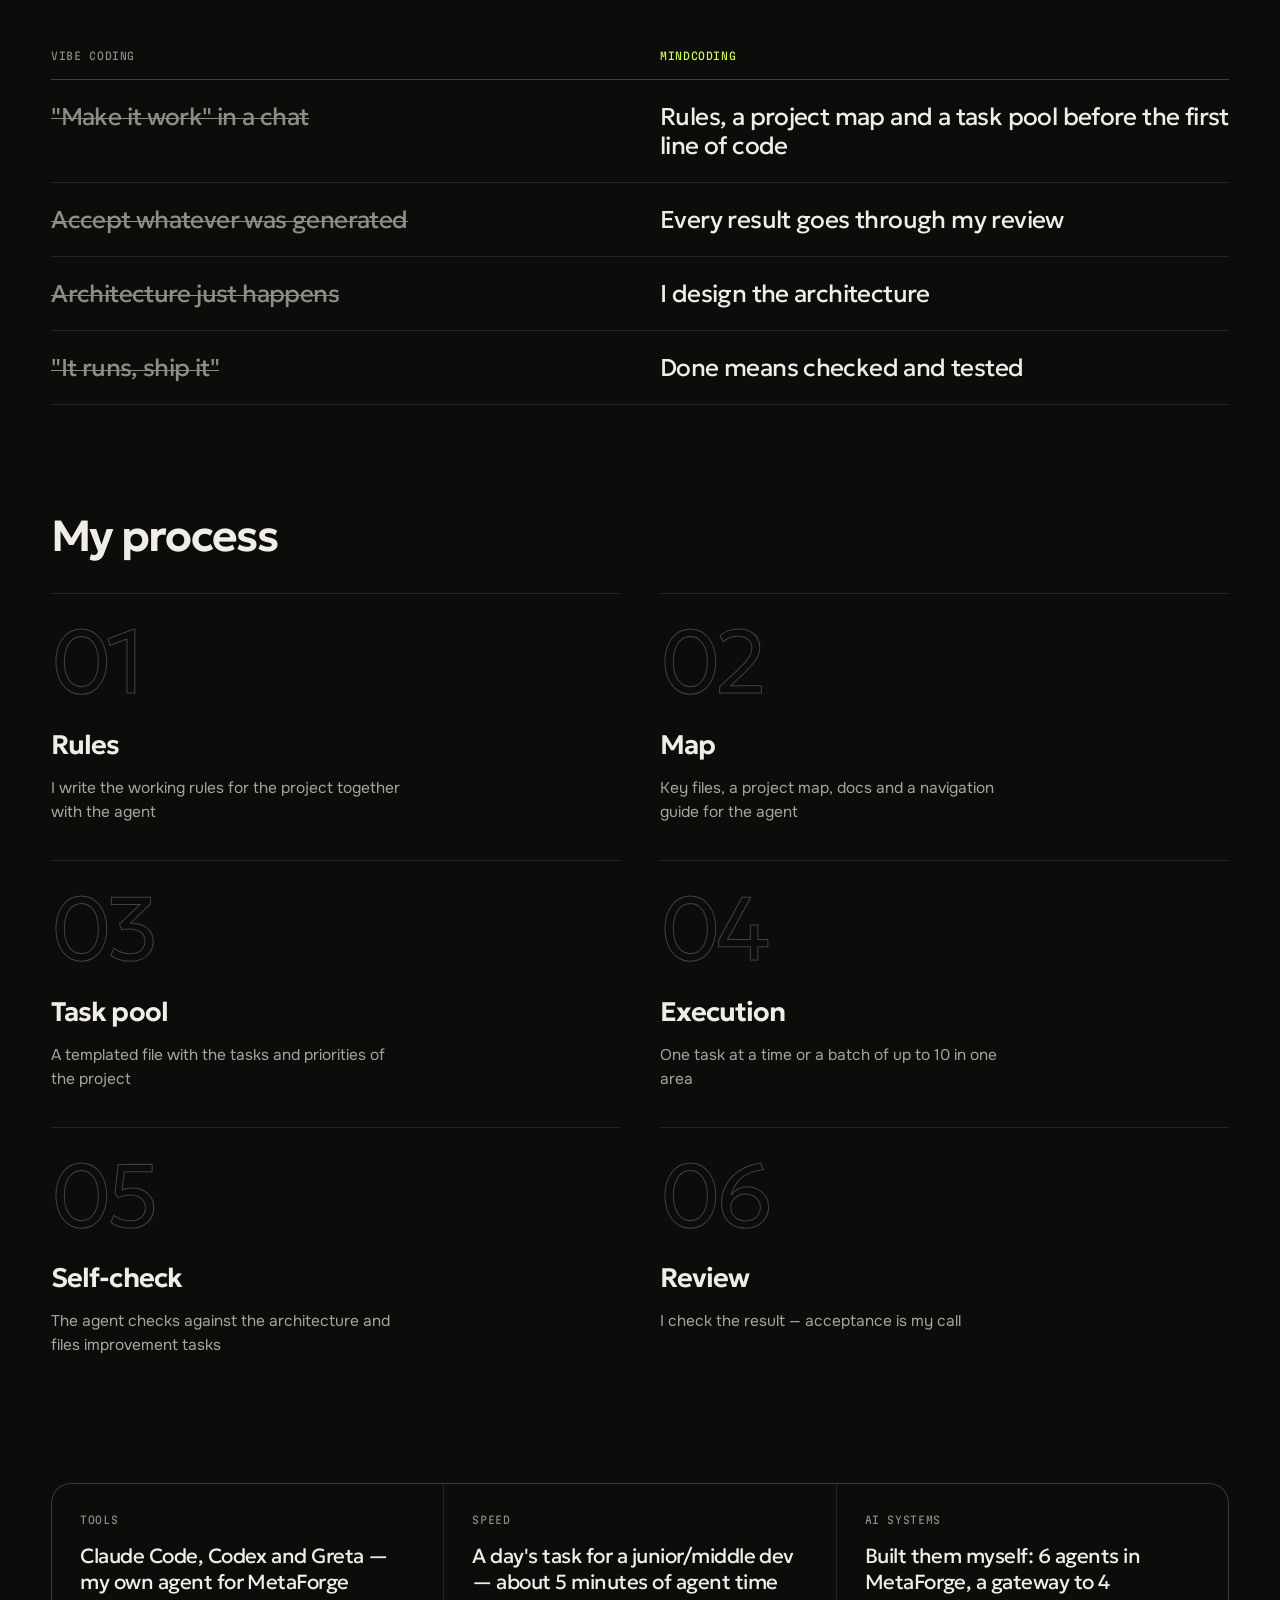
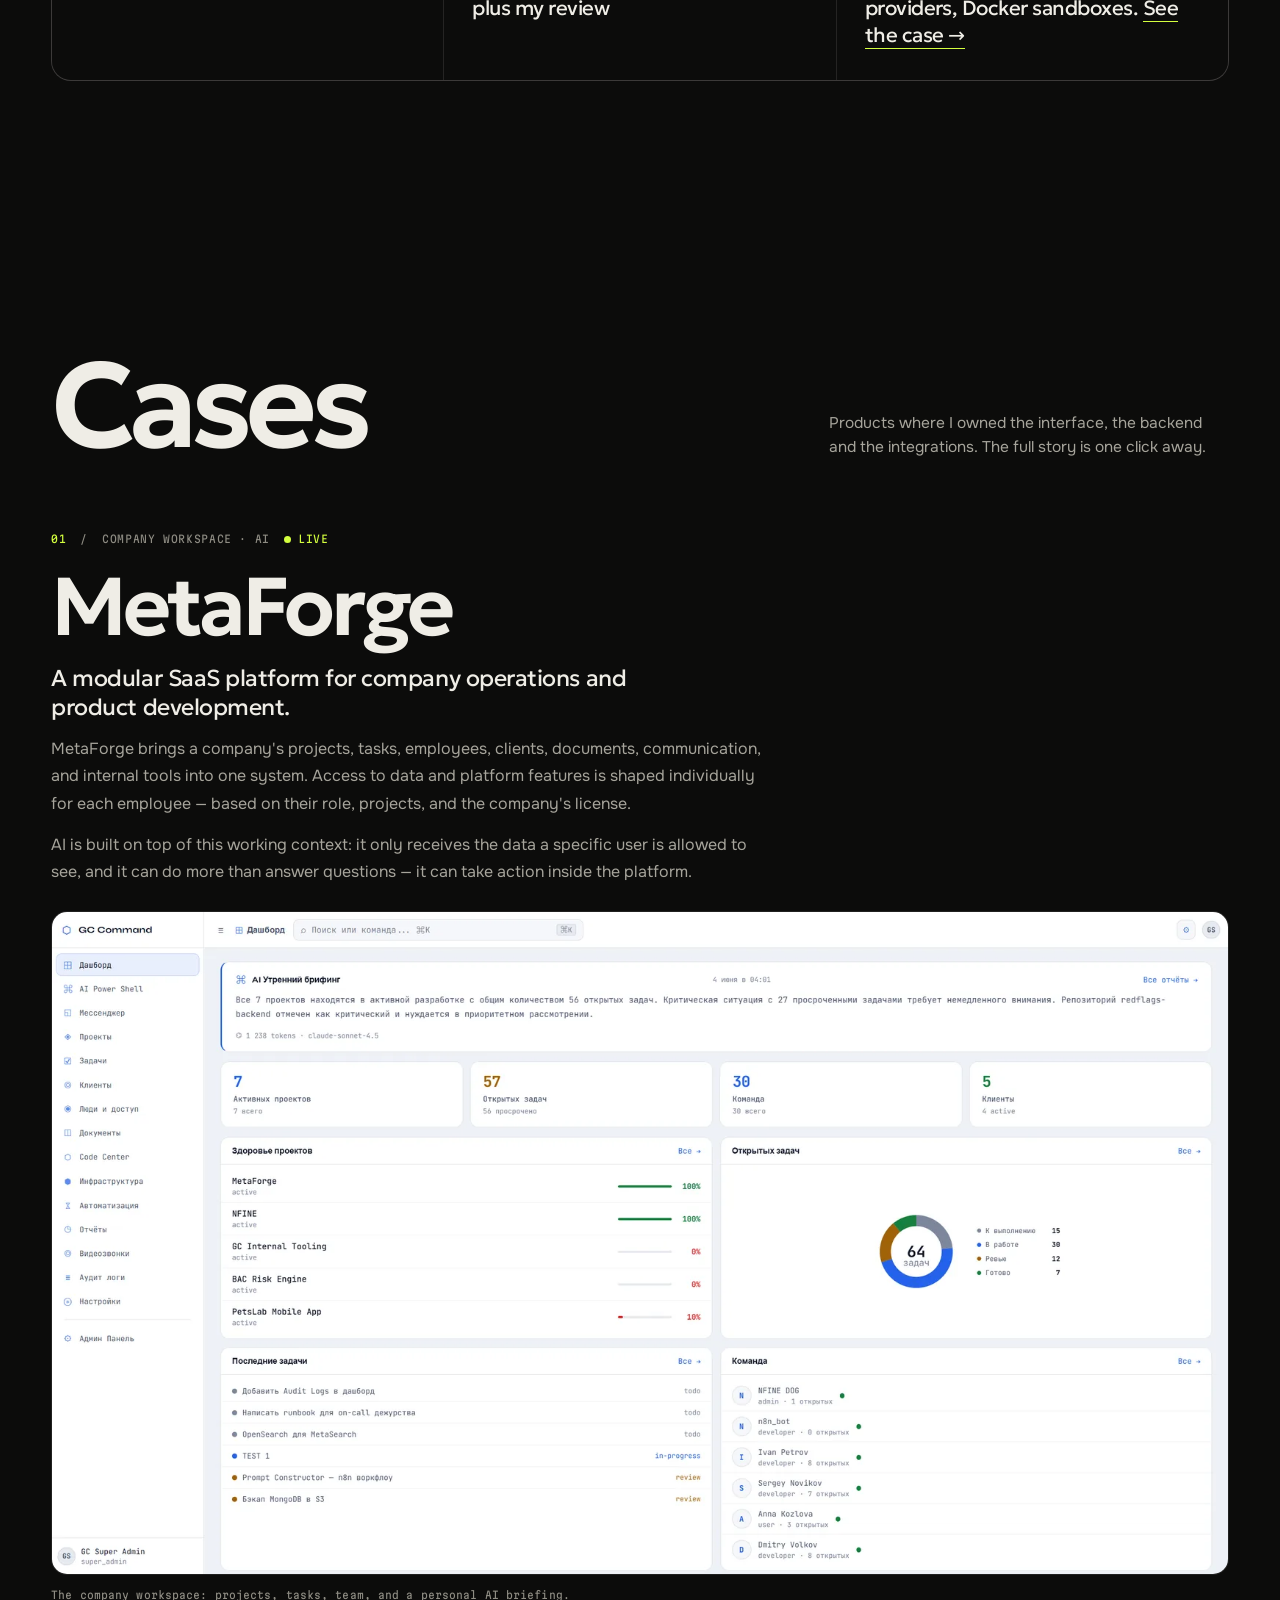
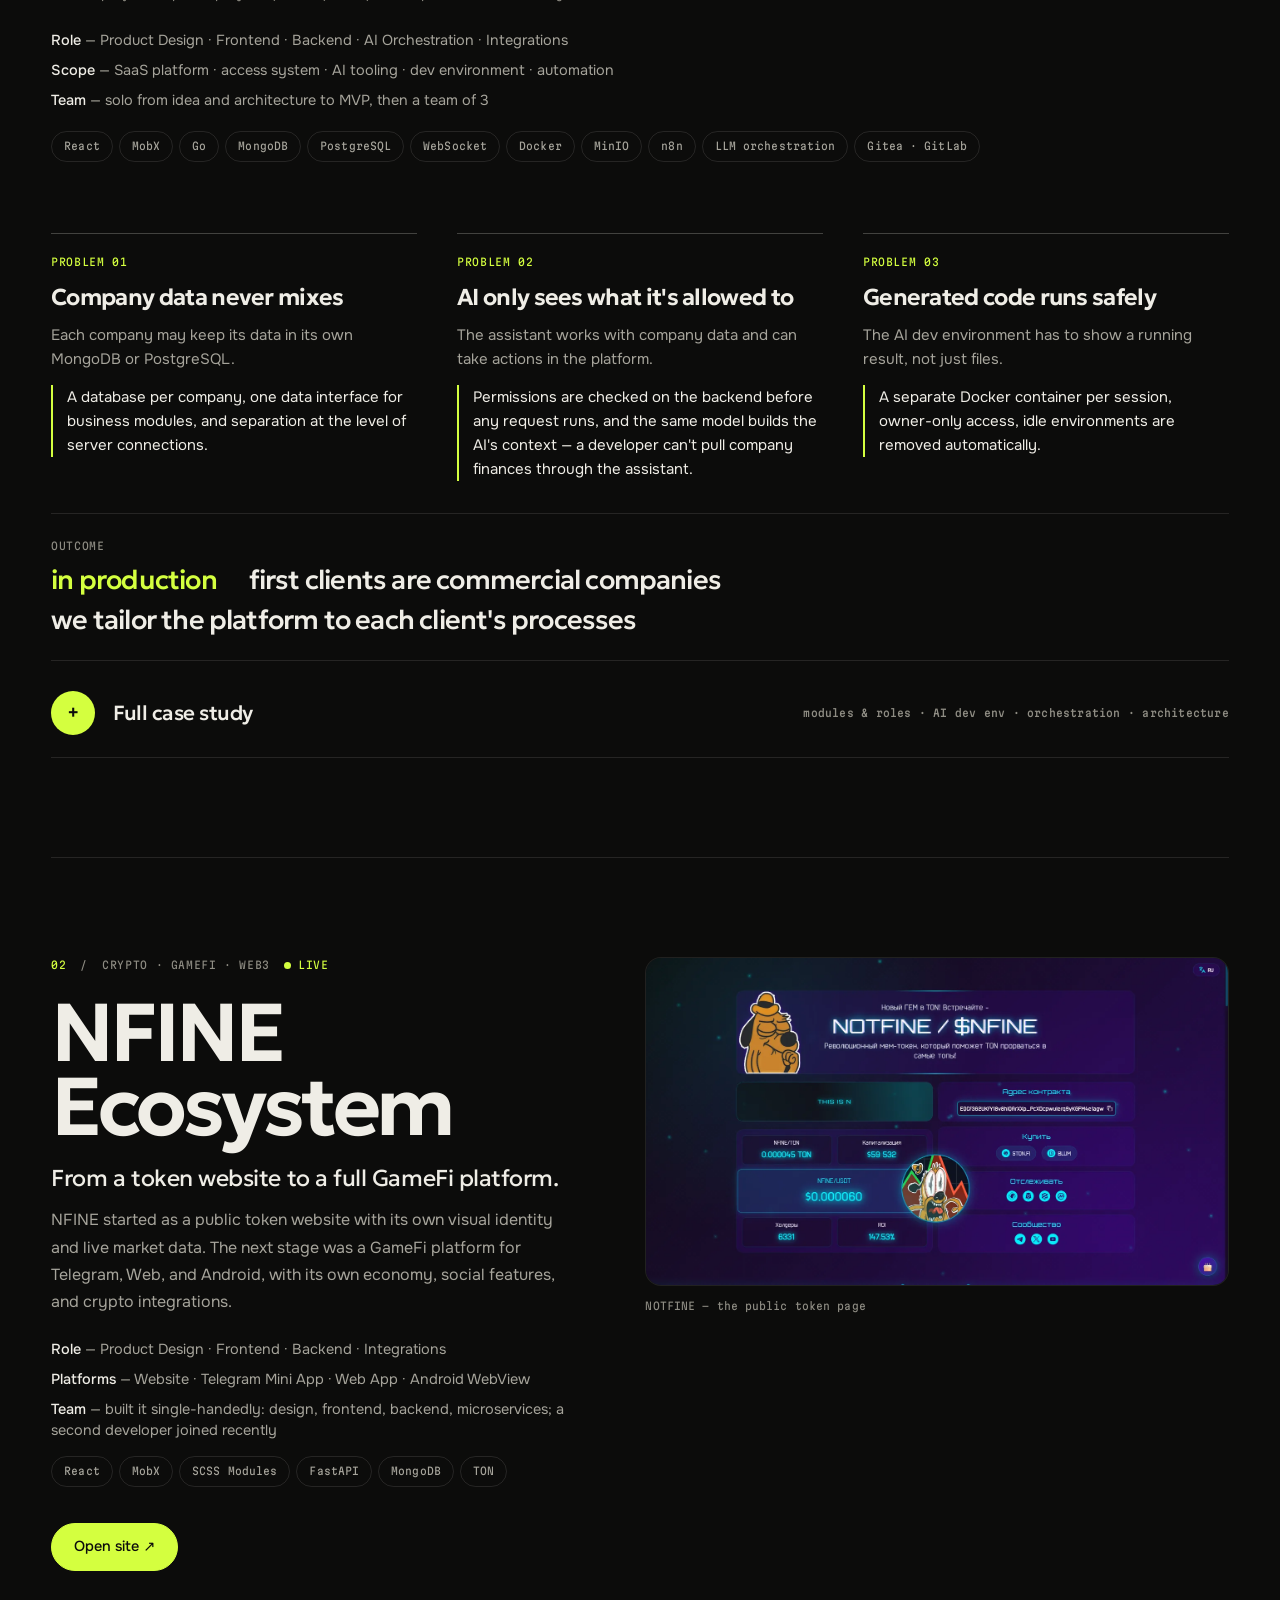
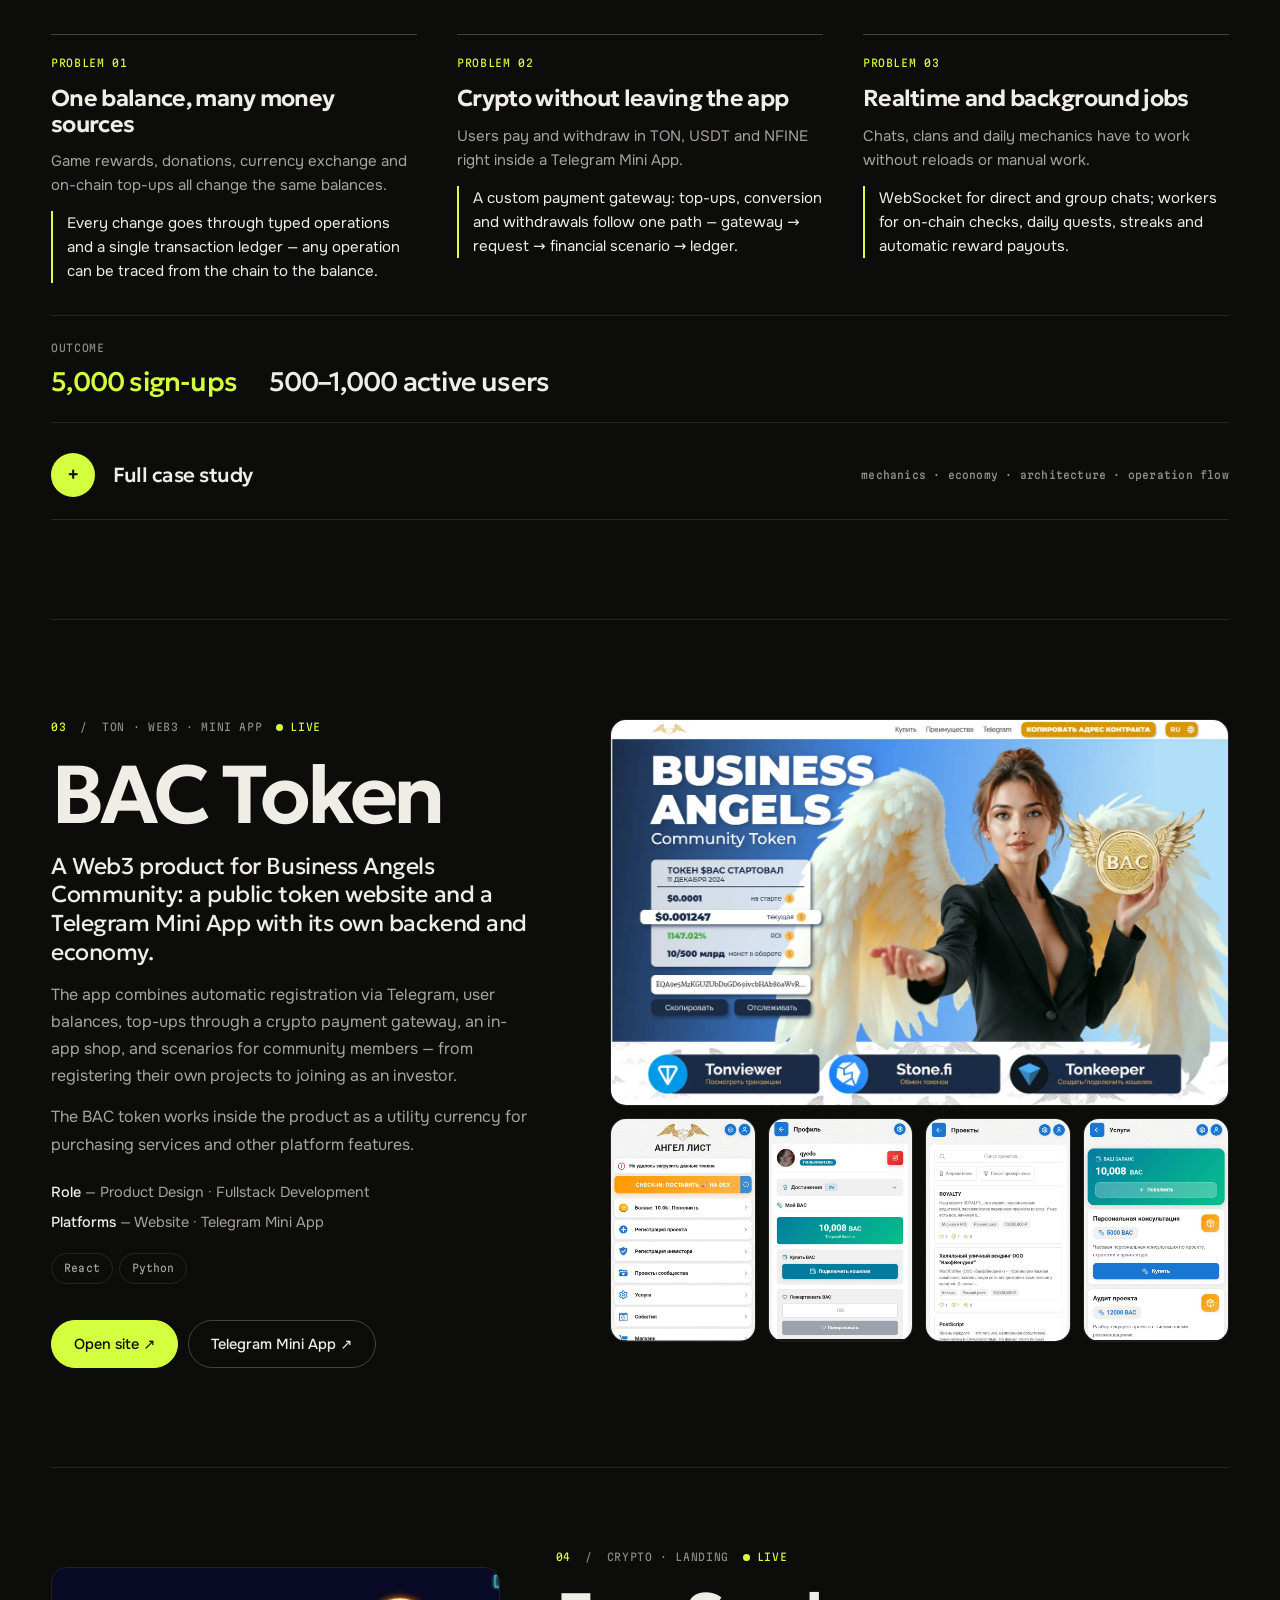
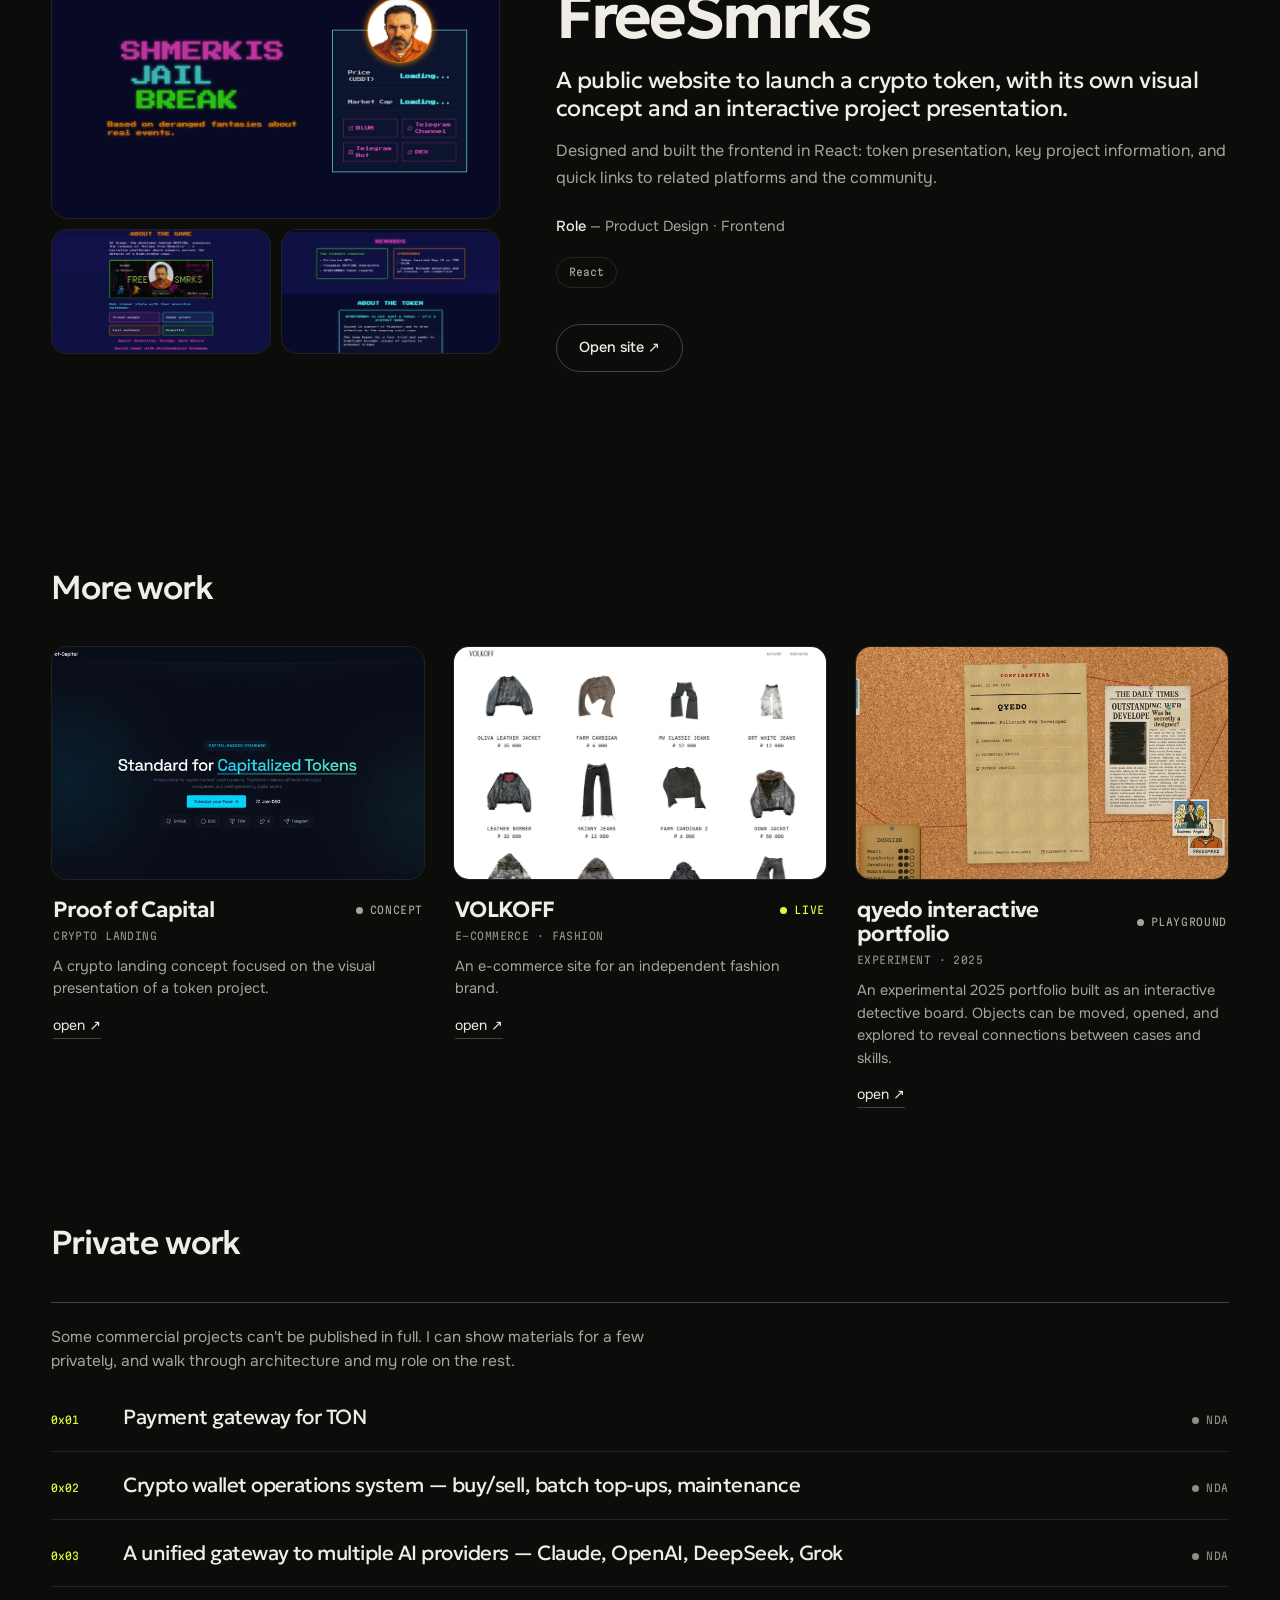
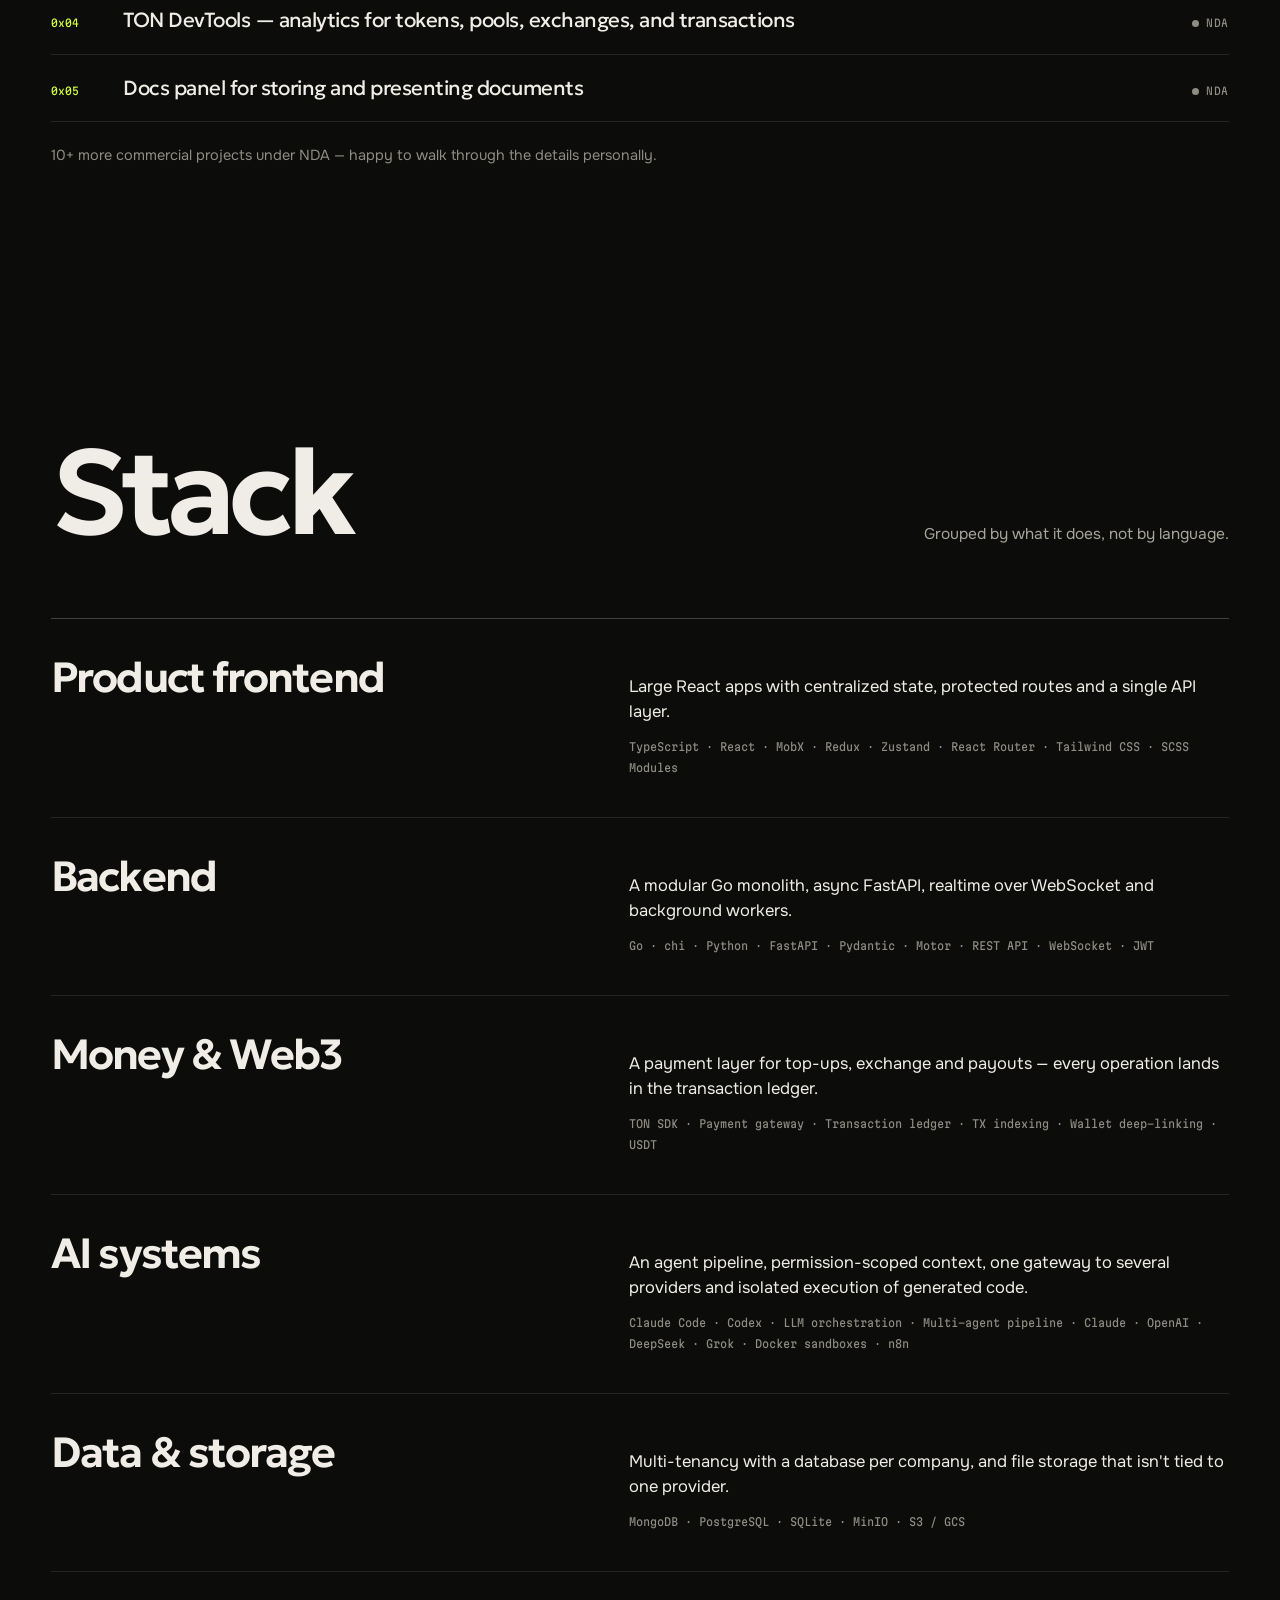
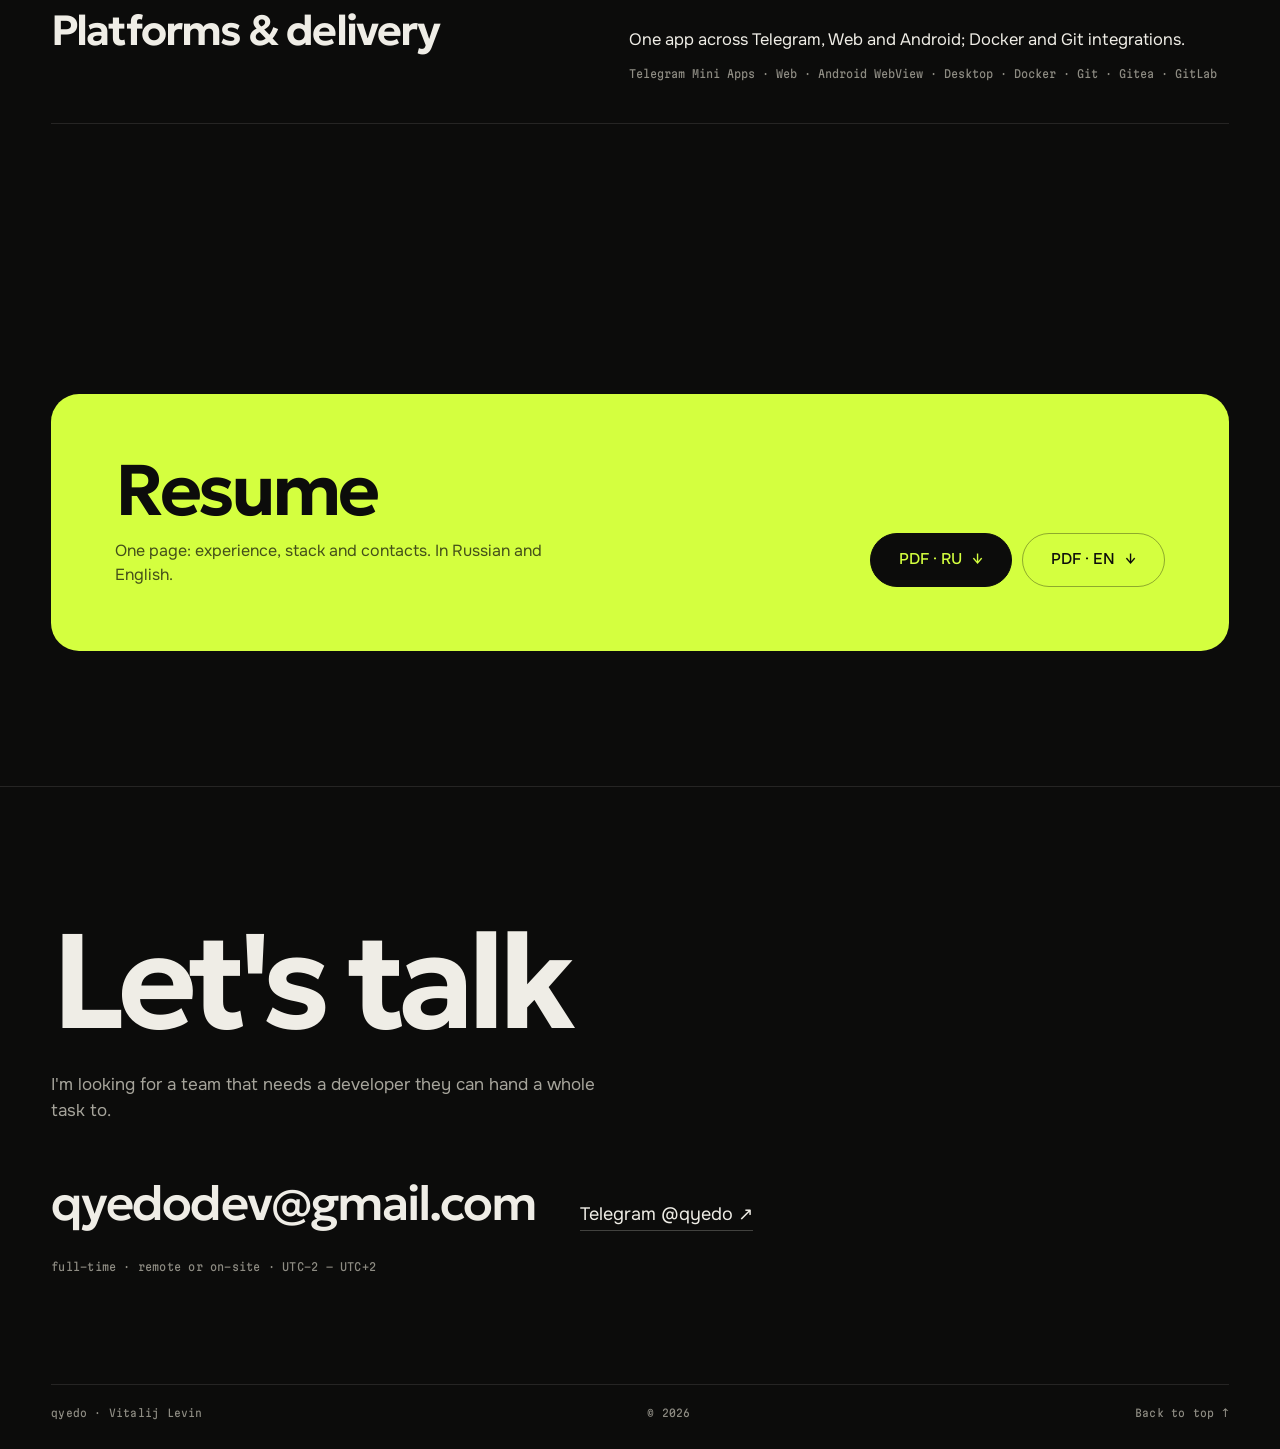
==== commit ebdbbe7b: "copy: employer-focused hero line Hero now says what a team gets: "Беру задачу целиком и довожу до пр" ====
--- a/index.html
+++ b/index.html
@@ -3,11 +3,11 @@
 <head>
 <meta charset="UTF-8">
 <meta name="viewport" content="width=device-width, initial-scale=1.0">
-<meta name="description" content="Виталий Левин (qyedo) — fullstack product engineer. Строю продукты целиком: интерфейс, бэкенд, платёжный слой и ИИ-системы. Майндкодинг вместо вайбкодинга.">
+<meta name="description" content="Виталий Левин (qyedo) — fullstack product engineer. Беру задачу целиком и довожу до продакшена: фронтенд, бэкенд, интеграции. 10+ продуктов в продакшене.">
 <meta name="theme-color" content="#0c0c0b">
 <meta property="og:type" content="website">
 <meta property="og:title" content="Виталий Левин — fullstack product engineer">
-<meta property="og:description" content="Строю продукты целиком — от интерфейса до финансового ядра и ИИ-агентов. Пишу с ИИ — думаю сам.">
+<meta property="og:description" content="Fullstack product engineer. Беру задачу целиком и довожу до продакшена: фронтенд, бэкенд, интеграции. 10+ продуктов в продакшене.">
 <meta property="og:url" content="https://se2je.github.io/qyedo-public-porftolio/">
 <meta property="og:image" content="https://se2je.github.io/qyedo-public-porftolio/assets/og-image.png">
 <meta property="og:image:width" content="1200">
@@ -475,7 +475,7 @@
           <span class="hn-line" data-ru="Левин" data-en="Levin">Левин</span>
         </h1>
         <p class="hero-role" data-intro>Fullstack product engineer</p>
-        <p class="hero-lead" data-intro data-i18n-html="hero.lead">Строю продукты целиком — от&nbsp;интерфейса до&nbsp;денег и&nbsp;ИИ-агентов. <span class="dim">Пишу с&nbsp;ИИ, думаю сам.</span></p>
+        <p class="hero-lead" data-intro data-i18n-html="hero.lead">Беру задачу целиком и&nbsp;довожу до&nbsp;продакшена: фронтенд, бэкенд, интеграции.</p>
         <div class="hero-actions" data-intro>
           <a href="#cases" class="btn btn-primary magnetic"><span data-ru="Смотреть кейсы" data-en="See the work">Смотреть кейсы</span><span class="arr down" aria-hidden="true">↓</span></a>
           <a href="https://t.me/qyedo" class="btn btn-ghost magnetic" target="_blank" rel="noopener">Telegram <span class="arr" aria-hidden="true">↗</span></a>
@@ -1137,7 +1137,7 @@
 <footer id="contact">
   <div class="wrap-wide">
     <h2 class="foot-title" data-ru="Давайте поговорим" data-en="Let's talk">Давайте поговорим</h2>
-    <p class="foot-lead" data-ru="Ищу команду, где нужен инженер, который отвечает за продукт целиком — от интерфейса до денег и ИИ." data-en="I'm looking for a team that needs an engineer who owns the whole product — from the interface to the money layer and AI.">Ищу команду, где нужен инженер, который отвечает за продукт целиком — от интерфейса до денег и ИИ.</p>
+    <p class="foot-lead" data-ru="Ищу команду, где нужен разработчик, которому можно отдать задачу целиком." data-en="I&#39;m looking for a team that needs a developer they can hand a whole task to.">Ищу команду, где нужен разработчик, которому можно отдать задачу целиком.</p>
     <div class="foot-links">
       <a class="foot-mail" href="mailto:qyedodev@gmail.com">qyedodev@gmail.com</a>
       <a class="foot-tg" href="https://t.me/qyedo" target="_blank" rel="noopener">Telegram @qyedo ↗</a>
@@ -1170,8 +1170,8 @@
 // Plain texts keep using data-ru / data-en attributes.
 const I18N_HTML = {
   'hero.lead': {
-    ru: 'Строю продукты целиком — от&nbsp;интерфейса до&nbsp;денег и&nbsp;ИИ-агентов. <span class="dim">Пишу с&nbsp;ИИ, думаю сам.</span>',
-    en: 'I build whole products — from the interface to the money layer and AI&nbsp;agents. <span class="dim">I code with AI and think for myself.</span>'
+    ru: 'Беру задачу целиком и&nbsp;довожу до&nbsp;продакшена: фронтенд, бэкенд, интеграции.',
+    en: 'I take a task end to end and ship it to production: frontend, backend, integrations.'
   },
   'mc.lead': {
     ru: 'ИИ пишет код. <em>Решения принимаю&nbsp;я.</em>',
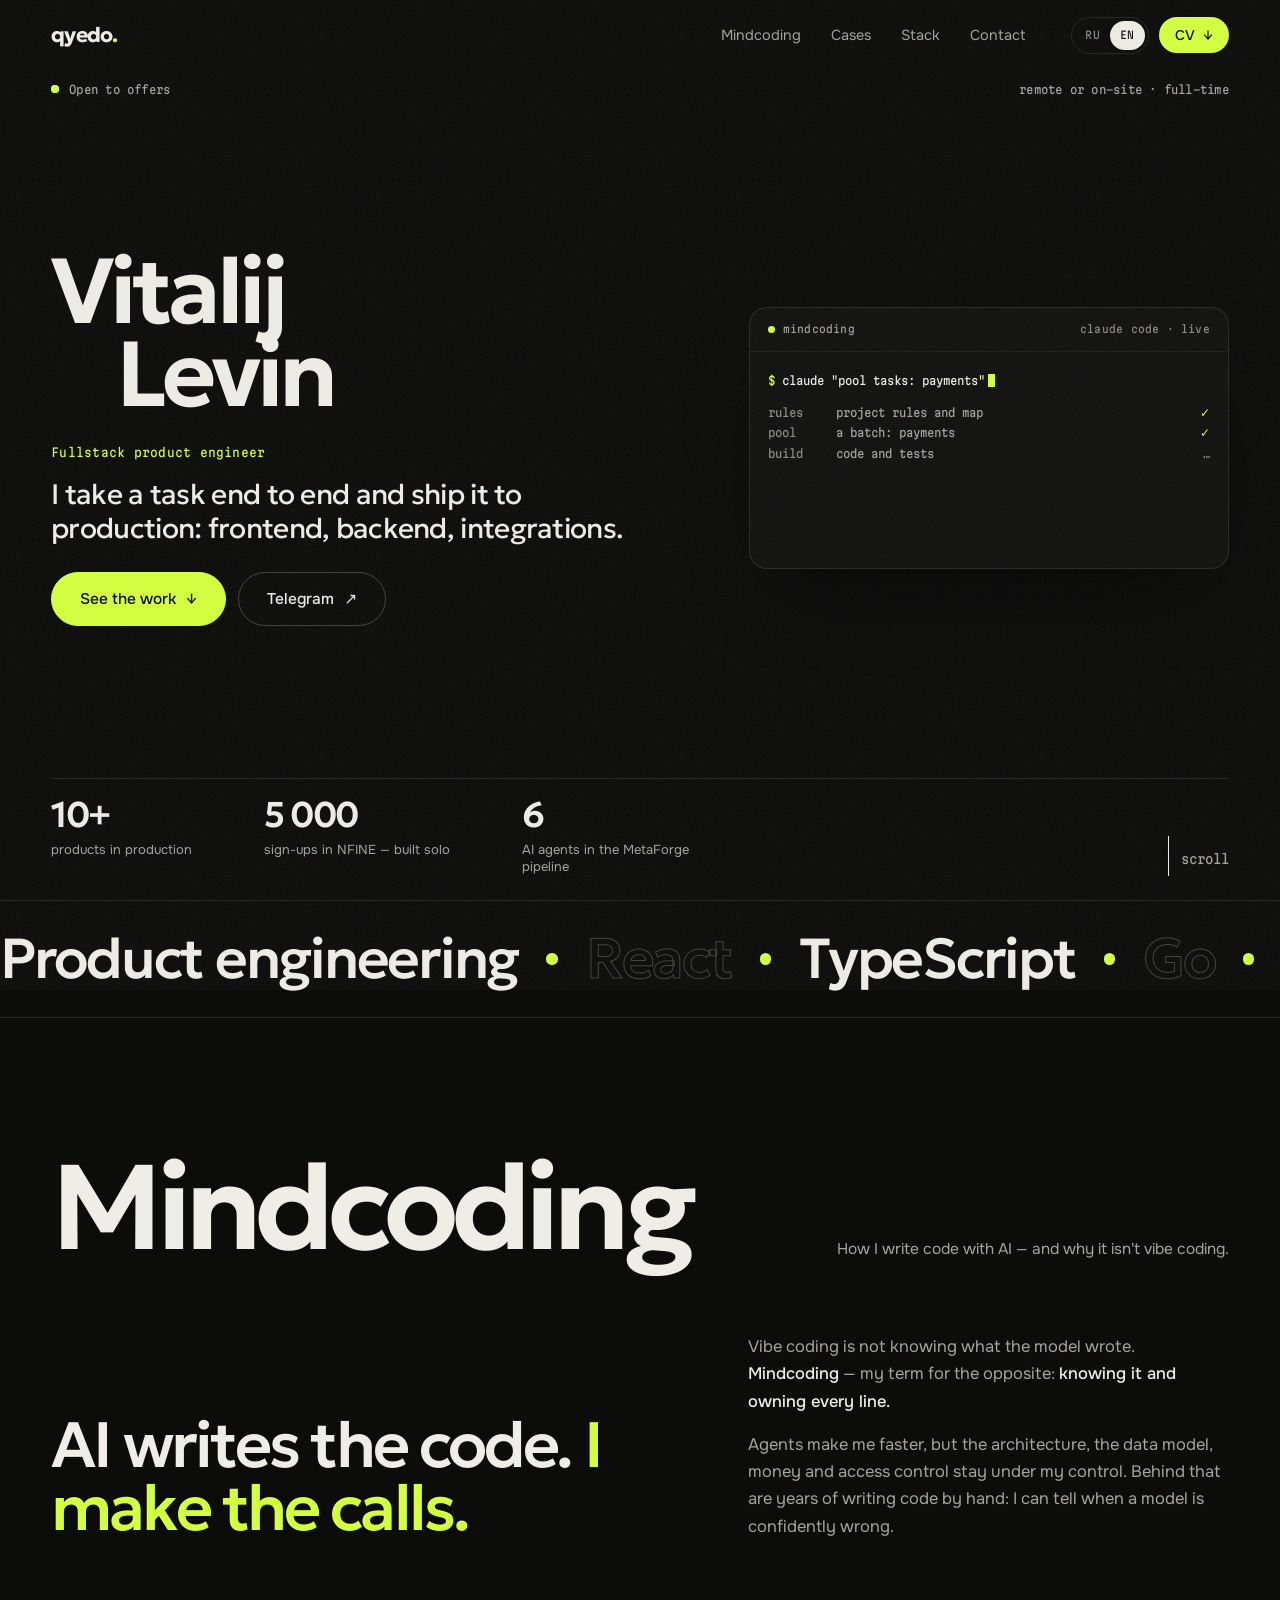
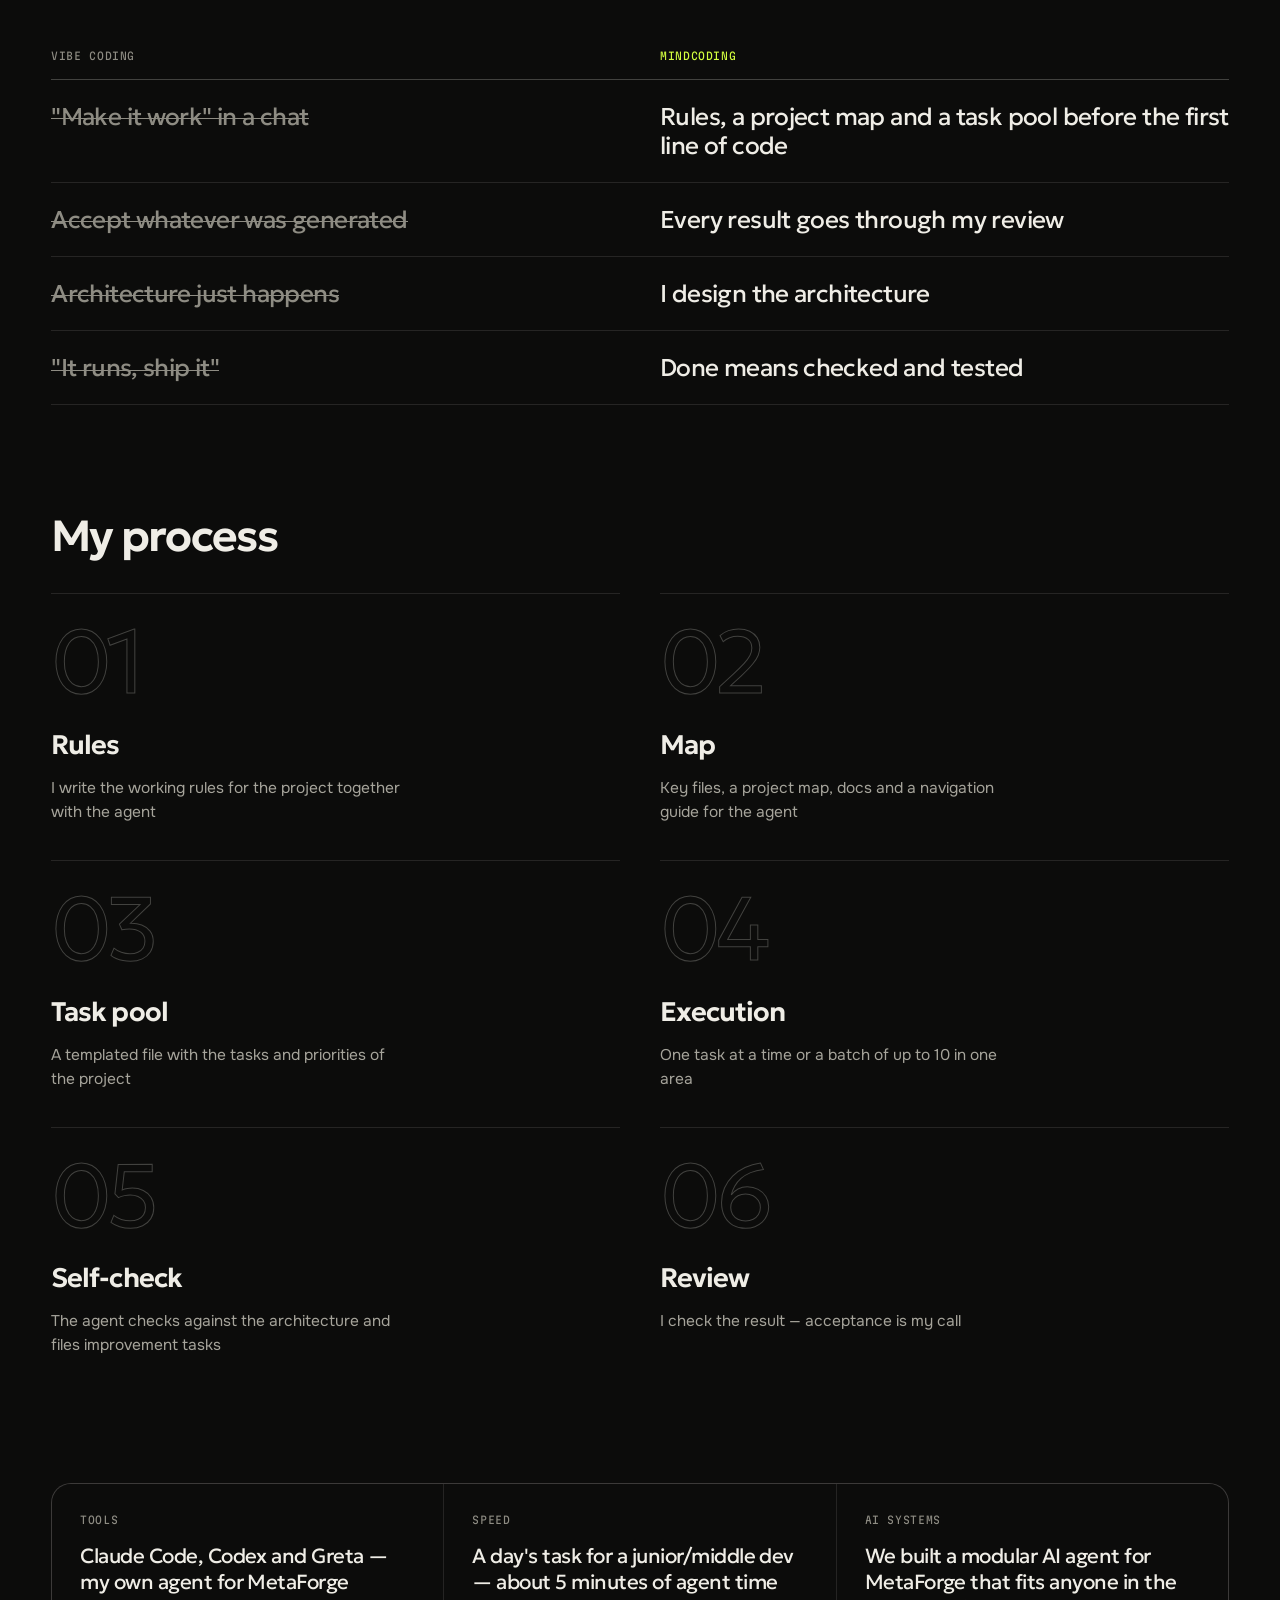
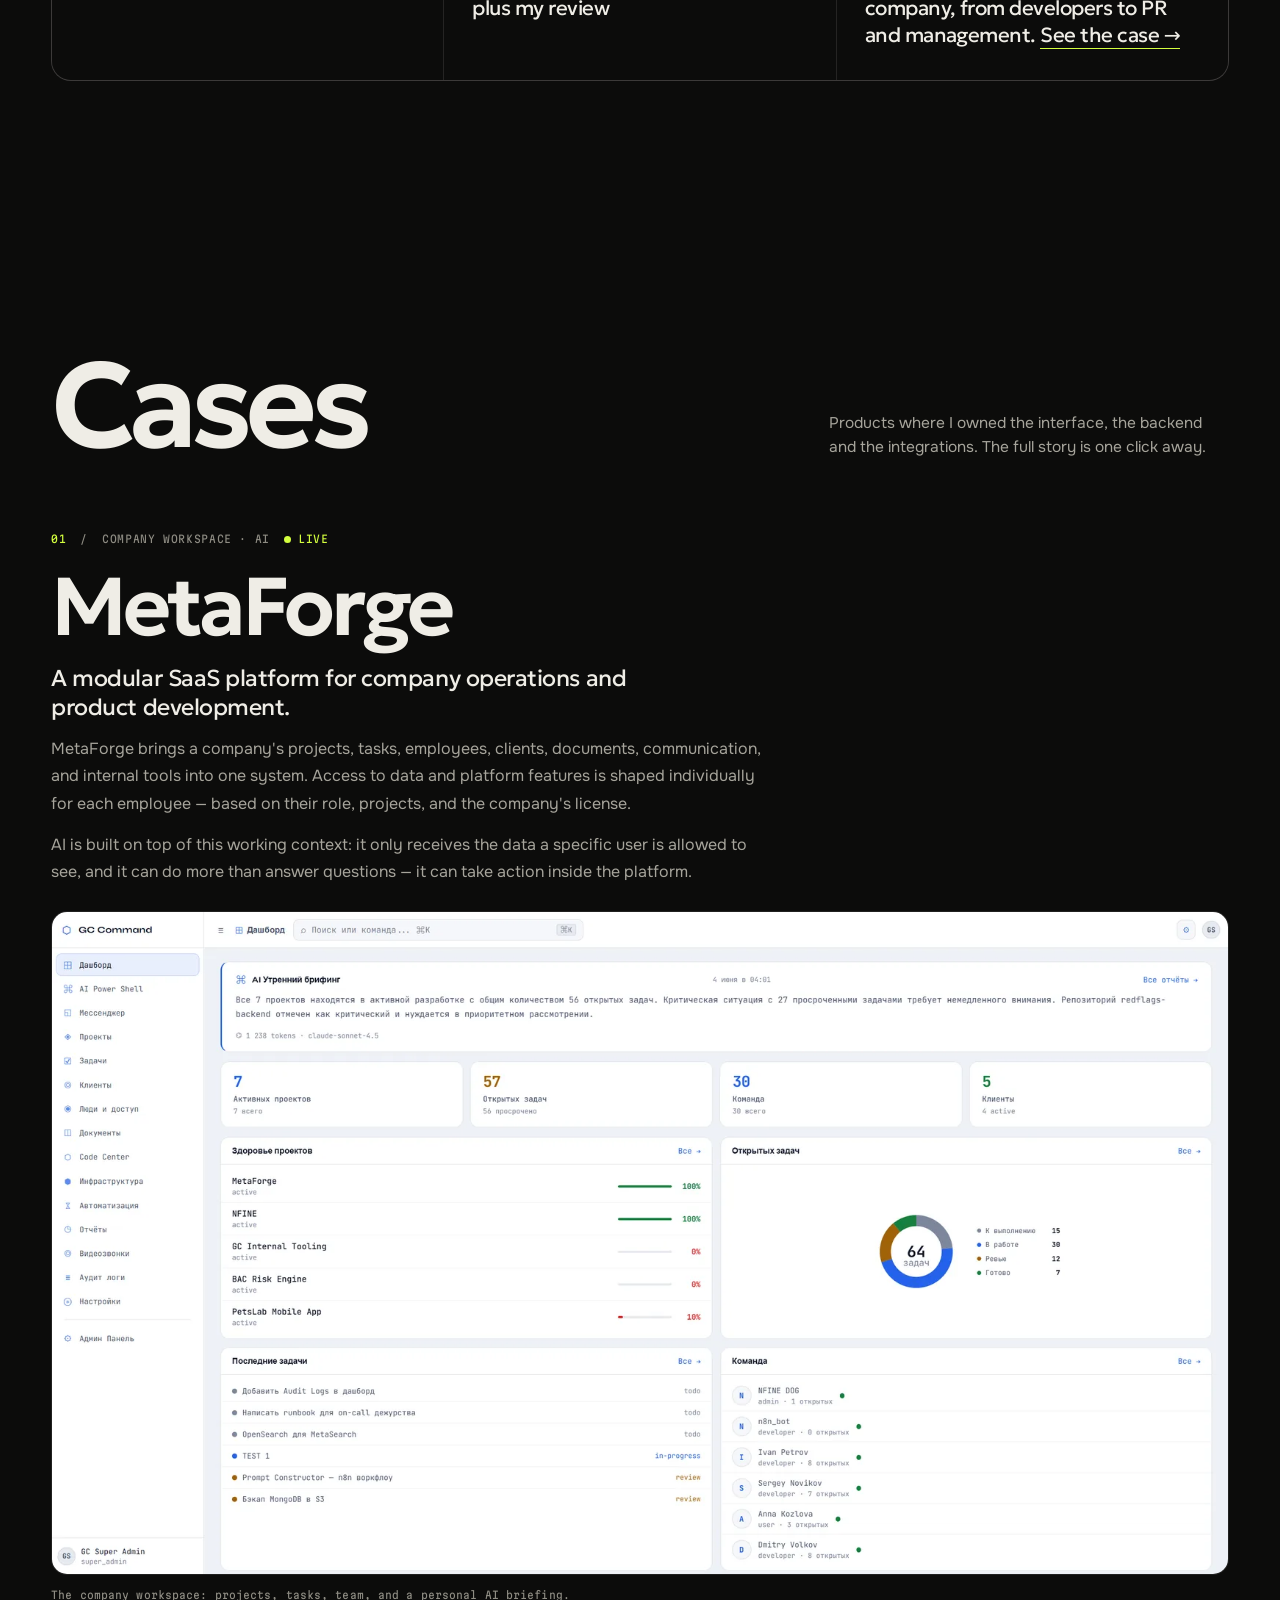
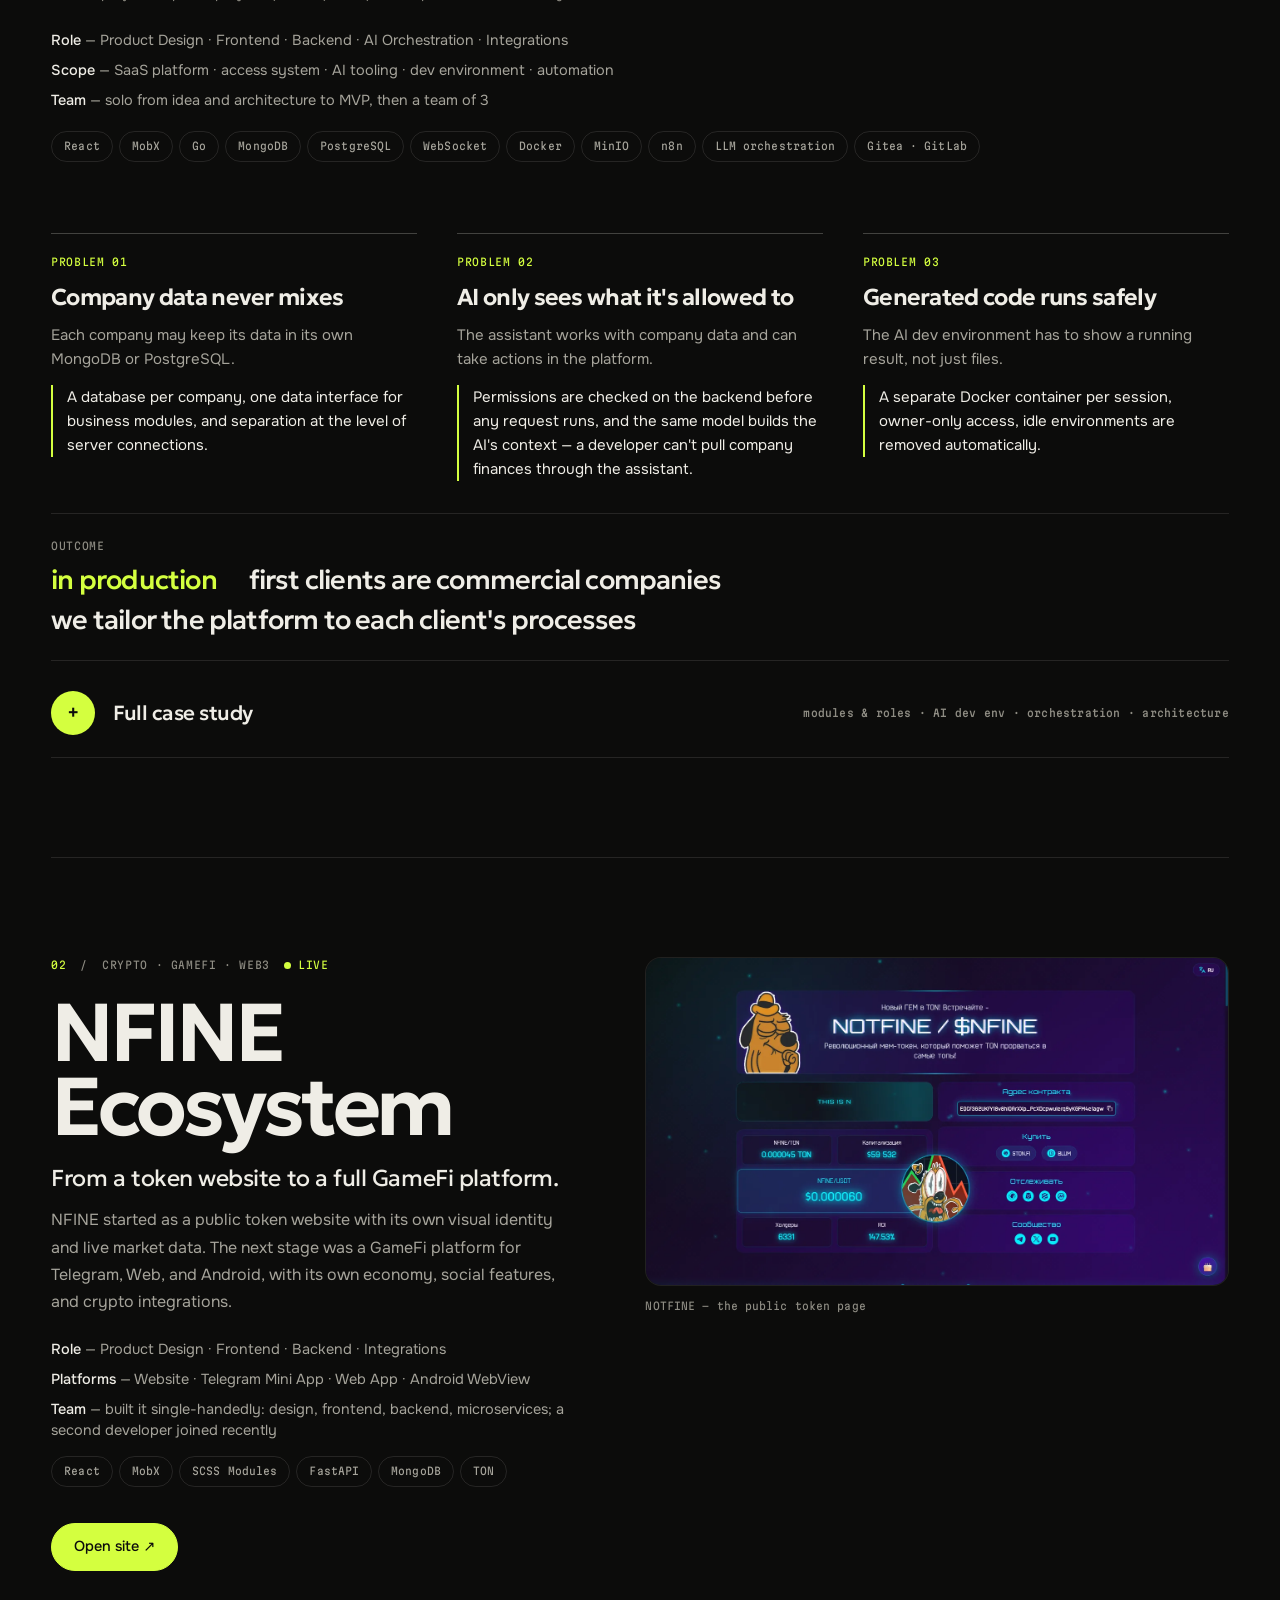
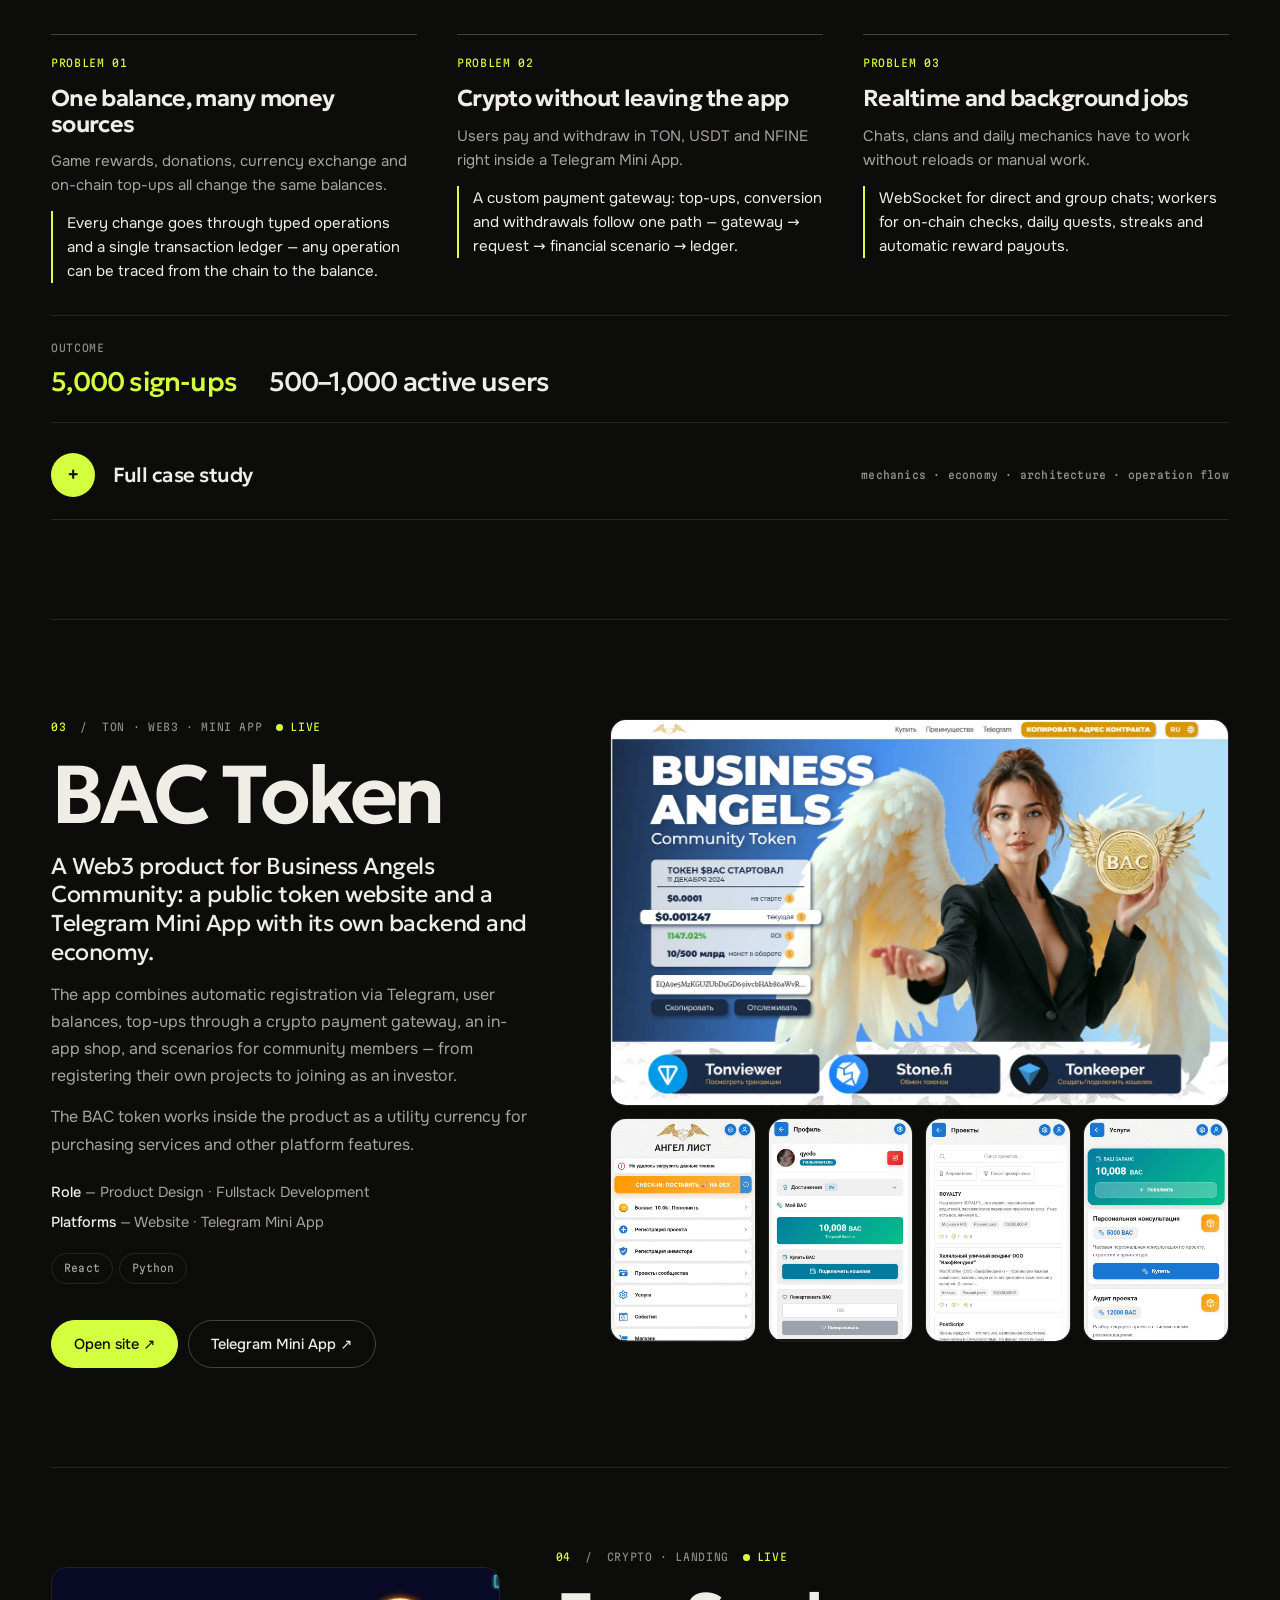
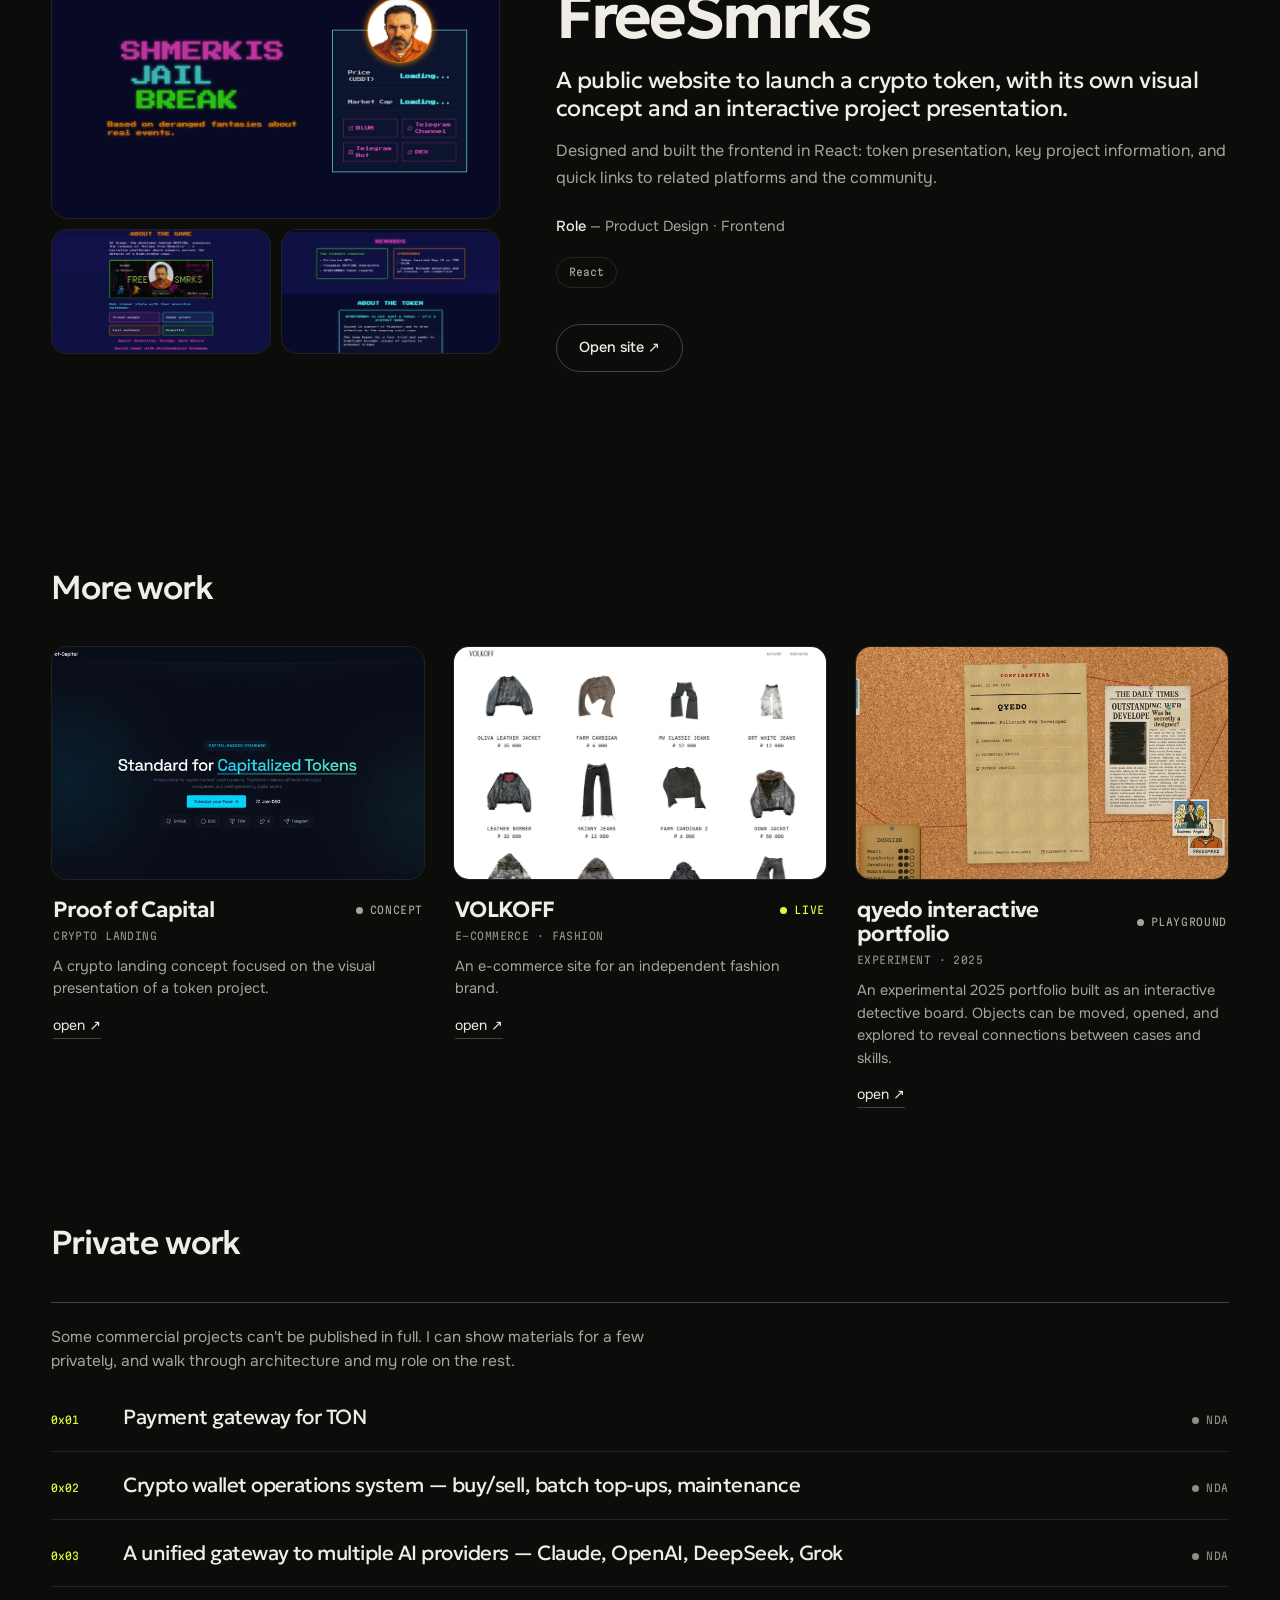
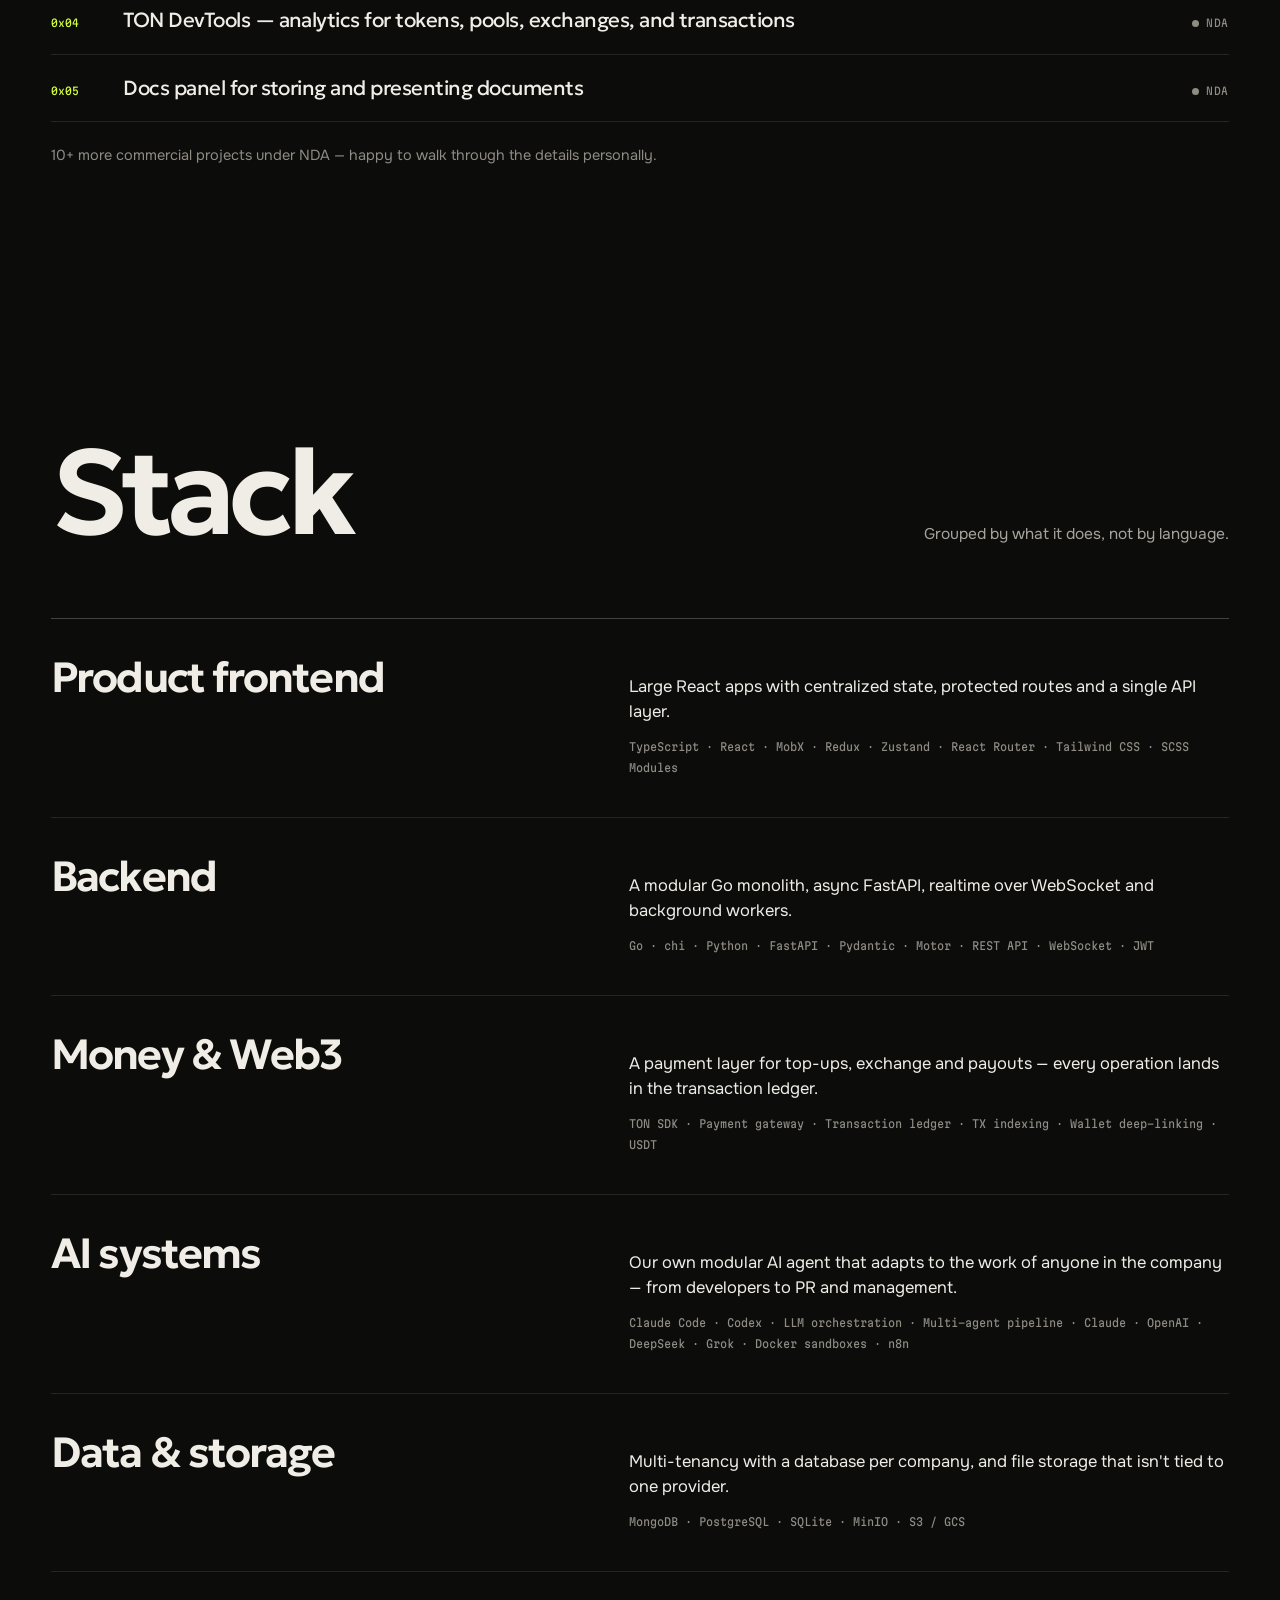
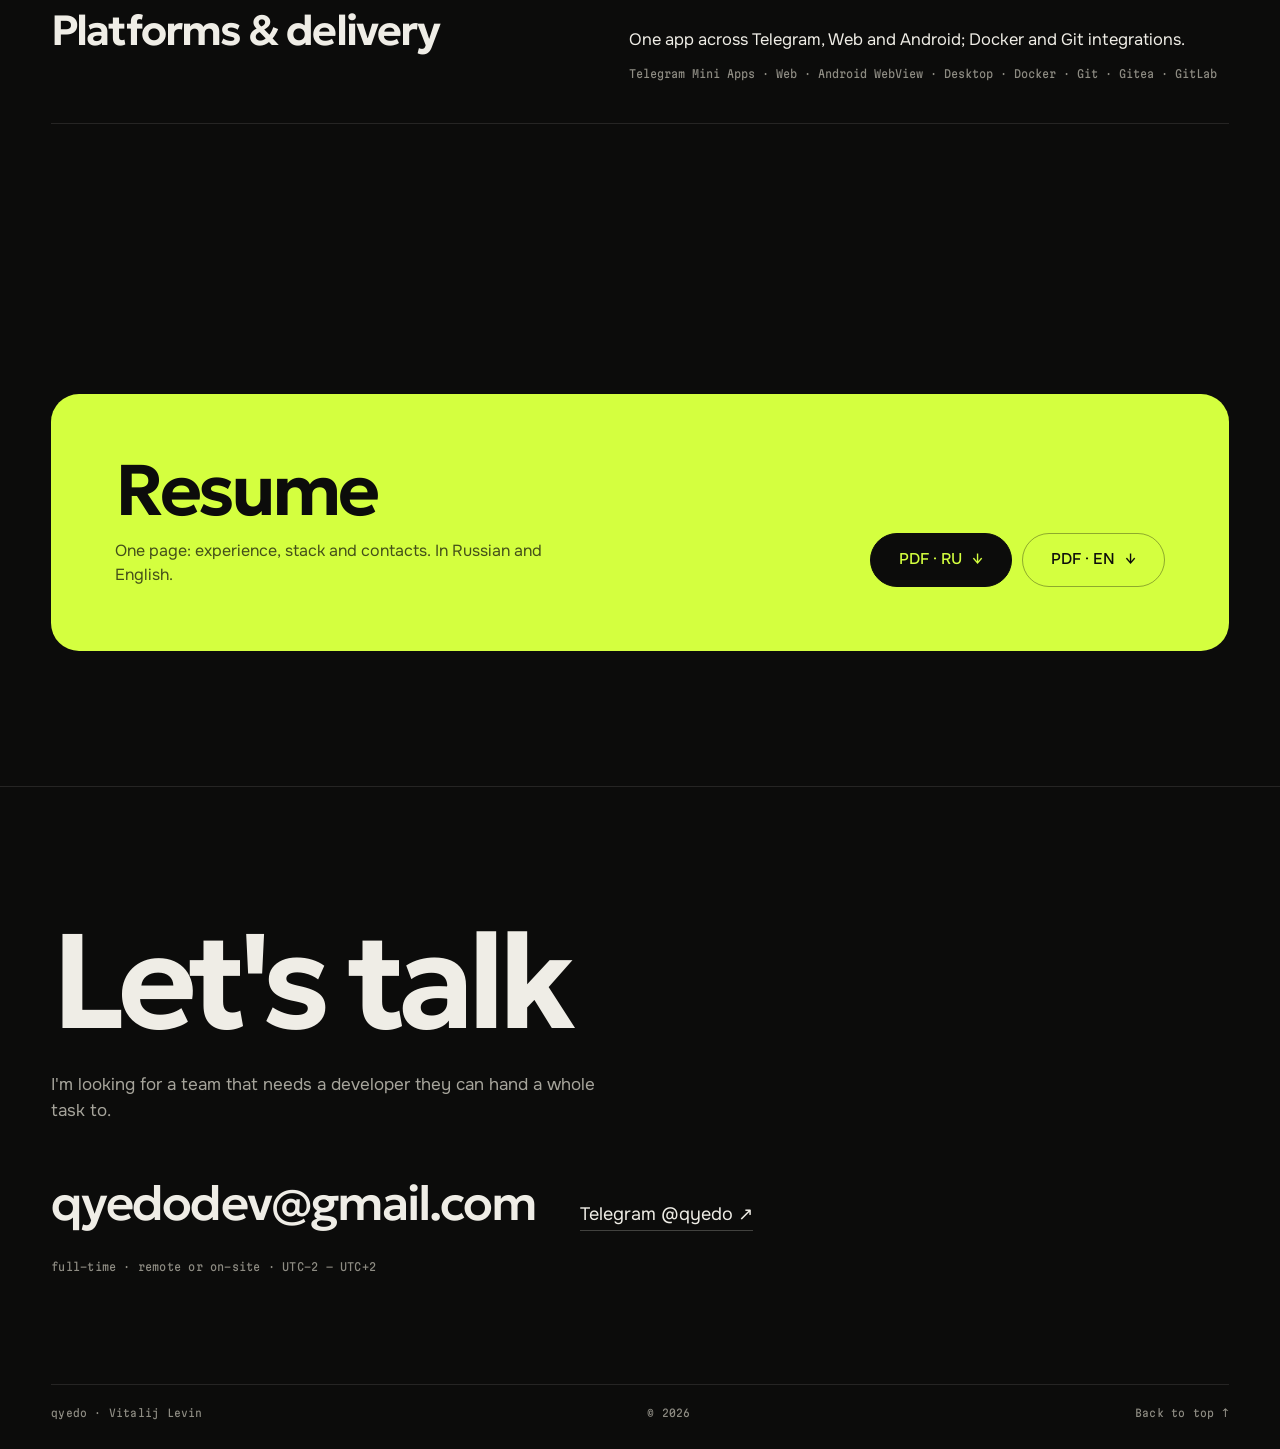
==== commit 19dae5bd: "copy: AI systems = our modular agent for any role Stack row "ИИ-системы" and the mindcoding "AI syst" ====
--- a/index.html
+++ b/index.html
@@ -560,7 +560,7 @@
     <div class="mc-facts">
       <div class="mc-fact"><span class="k" data-ru="инструменты" data-en="tools">инструменты</span><span class="v" data-ru="Claude Code, Codex и Greta — мой агент для MetaForge" data-en="Claude Code, Codex and Greta — my own agent for MetaForge">Claude Code, Codex и Greta — мой агент для MetaForge</span></div>
       <div class="mc-fact"><span class="k" data-ru="скорость" data-en="speed">скорость</span><span class="v" data-ru="Задача на день для junior/middle — около 5 минут работы агента и моя приёмка" data-en="A day's task for a junior/middle dev — about 5 minutes of agent time plus my review">Задача на день для junior/middle — около 5 минут работы агента и моя приёмка</span></div>
-      <div class="mc-fact"><span class="k" data-ru="ИИ-системы" data-en="AI systems">ИИ-системы</span><span class="v" data-i18n-html="mc.proof">Строил сам: 6 агентов в&nbsp;MetaForge, шлюз к&nbsp;4 провайдерам, Docker-песочницы. <a href="#case-metaforge">Кейс&nbsp;→</a></span></div>
+      <div class="mc-fact"><span class="k" data-ru="ИИ-системы" data-en="AI systems">ИИ-системы</span><span class="v" data-i18n-html="mc.proof">Сделали для MetaForge модульного ИИ-агента под задачи любого сотрудника&nbsp;— от&nbsp;разработчика до&nbsp;PR и&nbsp;менеджмента. <a href="#case-metaforge">Кейс&nbsp;→</a></span></div>
     </div>
   </div>
 </section>
@@ -1112,7 +1112,7 @@
       <div class="stack-row"><h3 data-ru="Продуктовый фронтенд" data-en="Product frontend">Продуктовый фронтенд</h3><div><p class="d" data-ru="Большие React-приложения с централизованным состоянием, защищёнными маршрутами и единым API-слоем." data-en="Large React apps with centralized state, protected routes and a single API layer.">Большие React-приложения с централизованным состоянием, защищёнными маршрутами и единым API-слоем.</p><p class="tools">TypeScript · React · MobX · Redux · Zustand · React Router · Tailwind CSS · SCSS Modules</p></div></div>
       <div class="stack-row"><h3 data-ru="Бэкенд" data-en="Backend">Бэкенд</h3><div><p class="d" data-ru="Модульный монолит на Go, асинхронный FastAPI, realtime через WebSocket и фоновые воркеры." data-en="A modular Go monolith, async FastAPI, realtime over WebSocket and background workers.">Модульный монолит на Go, асинхронный FastAPI, realtime через WebSocket и фоновые воркеры.</p><p class="tools">Go · chi · Python · FastAPI · Pydantic · Motor · REST API · WebSocket · JWT</p></div></div>
       <div class="stack-row"><h3 data-ru="Деньги и Web3" data-en="Money &amp; Web3">Деньги и Web3</h3><div><p class="d" data-ru="Платёжный слой для пополнений, обмена и выплат: каждая операция фиксируется в журнале транзакций." data-en="A payment layer for top-ups, exchange and payouts — every operation lands in the transaction ledger.">Платёжный слой для пополнений, обмена и выплат: каждая операция фиксируется в журнале транзакций.</p><p class="tools">TON SDK · Payment gateway · Transaction ledger · TX indexing · Wallet deep-linking · USDT</p></div></div>
-      <div class="stack-row"><h3 data-ru="ИИ-системы" data-en="AI systems">ИИ-системы</h3><div><p class="d" data-ru="Конвейер агентов, контекст по правам пользователя, единый шлюз к провайдерам и изолированный запуск сгенерированного кода." data-en="An agent pipeline, permission-scoped context, one gateway to several providers and isolated execution of generated code.">Конвейер агентов, контекст по правам пользователя, единый шлюз к провайдерам и изолированный запуск сгенерированного кода.</p><p class="tools">Claude Code · Codex · LLM orchestration · Multi-agent pipeline · Claude · OpenAI · DeepSeek · Grok · Docker sandboxes · n8n</p></div></div>
+      <div class="stack-row"><h3 data-ru="ИИ-системы" data-en="AI systems">ИИ-системы</h3><div><p class="d" data-ru="Собственный модульный ИИ-агент, который подстраивается под задачи любого сотрудника — от разработчика до PR и менеджмента." data-en="Our own modular AI agent that adapts to the work of anyone in the company — from developers to PR and management.">Собственный модульный ИИ-агент, который подстраивается под задачи любого сотрудника — от разработчика до PR и менеджмента.</p><p class="tools">Claude Code · Codex · LLM orchestration · Multi-agent pipeline · Claude · OpenAI · DeepSeek · Grok · Docker sandboxes · n8n</p></div></div>
       <div class="stack-row"><h3 data-ru="Данные и хранилища" data-en="Data &amp; storage">Данные и хранилища</h3><div><p class="d" data-ru="Мультитенантность с отдельной базой на компанию и файловое хранилище, не привязанное к провайдеру." data-en="Multi-tenancy with a database per company, and file storage that isn&#39;t tied to one provider.">Мультитенантность с отдельной базой на компанию и файловое хранилище, не привязанное к провайдеру.</p><p class="tools">MongoDB · PostgreSQL · SQLite · MinIO · S3 / GCS</p></div></div>
       <div class="stack-row"><h3 data-ru="Платформы и доставка" data-en="Platforms &amp; delivery">Платформы и доставка</h3><div><p class="d" data-ru="Одно приложение для Telegram, Web и Android; Docker и Git-интеграции." data-en="One app across Telegram, Web and Android; Docker and Git integrations.">Одно приложение для Telegram, Web и Android; Docker и Git-интеграции.</p><p class="tools">Telegram Mini Apps · Web · Android WebView · Desktop · Docker · Git · Gitea · GitLab</p></div></div>
     </div>
@@ -1182,8 +1182,8 @@
     en: 'Vibe coding is not knowing what the model wrote. <b>Mindcoding</b> — my term for the opposite: <b>knowing it and owning every line.</b>'
   },
   'mc.proof': {
-    ru: 'Строил сам: 6 агентов в&nbsp;MetaForge, шлюз к&nbsp;4 провайдерам, Docker-песочницы. <a href="#case-metaforge">Кейс&nbsp;→</a>',
-    en: 'Built them myself: 6 agents in MetaForge, a gateway to 4 providers, Docker sandboxes. <a href="#case-metaforge">See the case&nbsp;→</a>'
+    ru: 'Сделали для MetaForge модульного ИИ-агента под задачи любого сотрудника&nbsp;— от&nbsp;разработчика до&nbsp;PR и&nbsp;менеджмента. <a href="#case-metaforge">Кейс&nbsp;→</a>',
+    en: 'We built a modular AI agent for MetaForge that fits anyone in the company, from developers to PR and management. <a href="#case-metaforge">See the case&nbsp;→</a>'
   }
 };
 
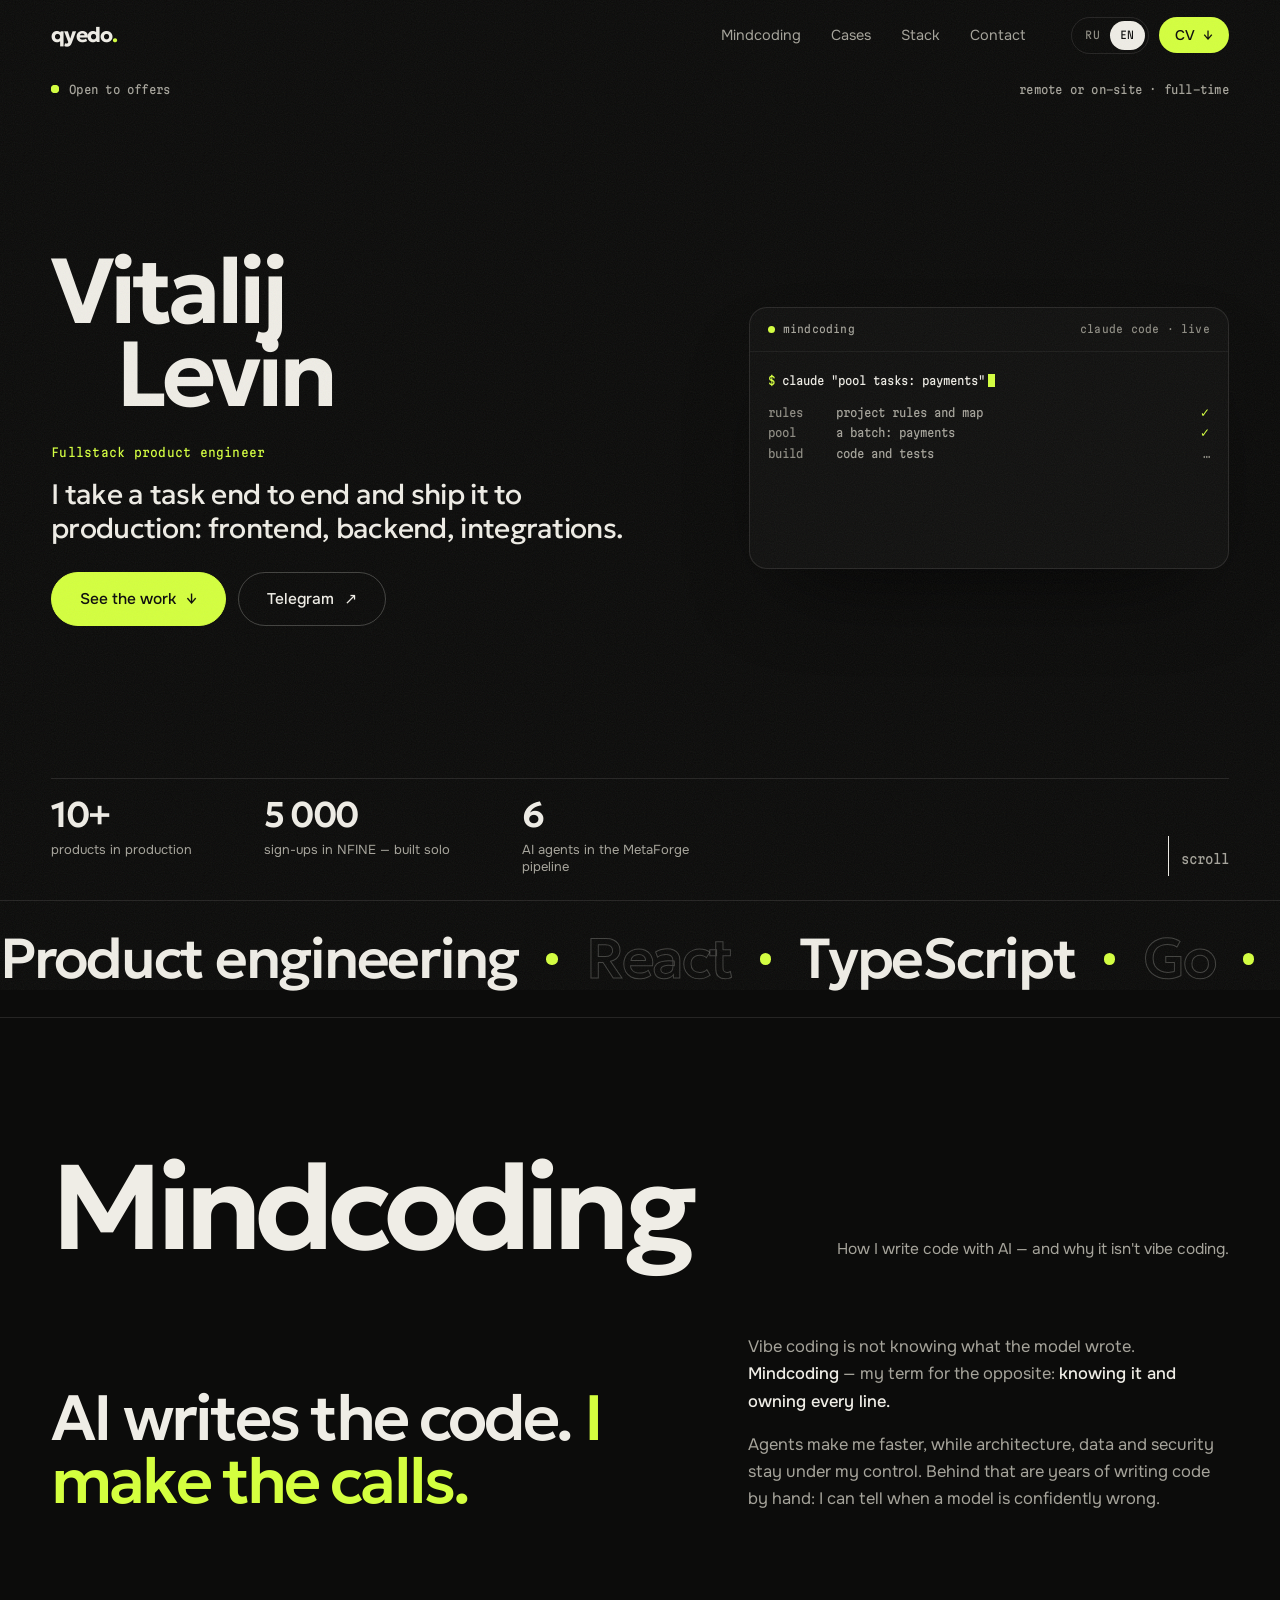
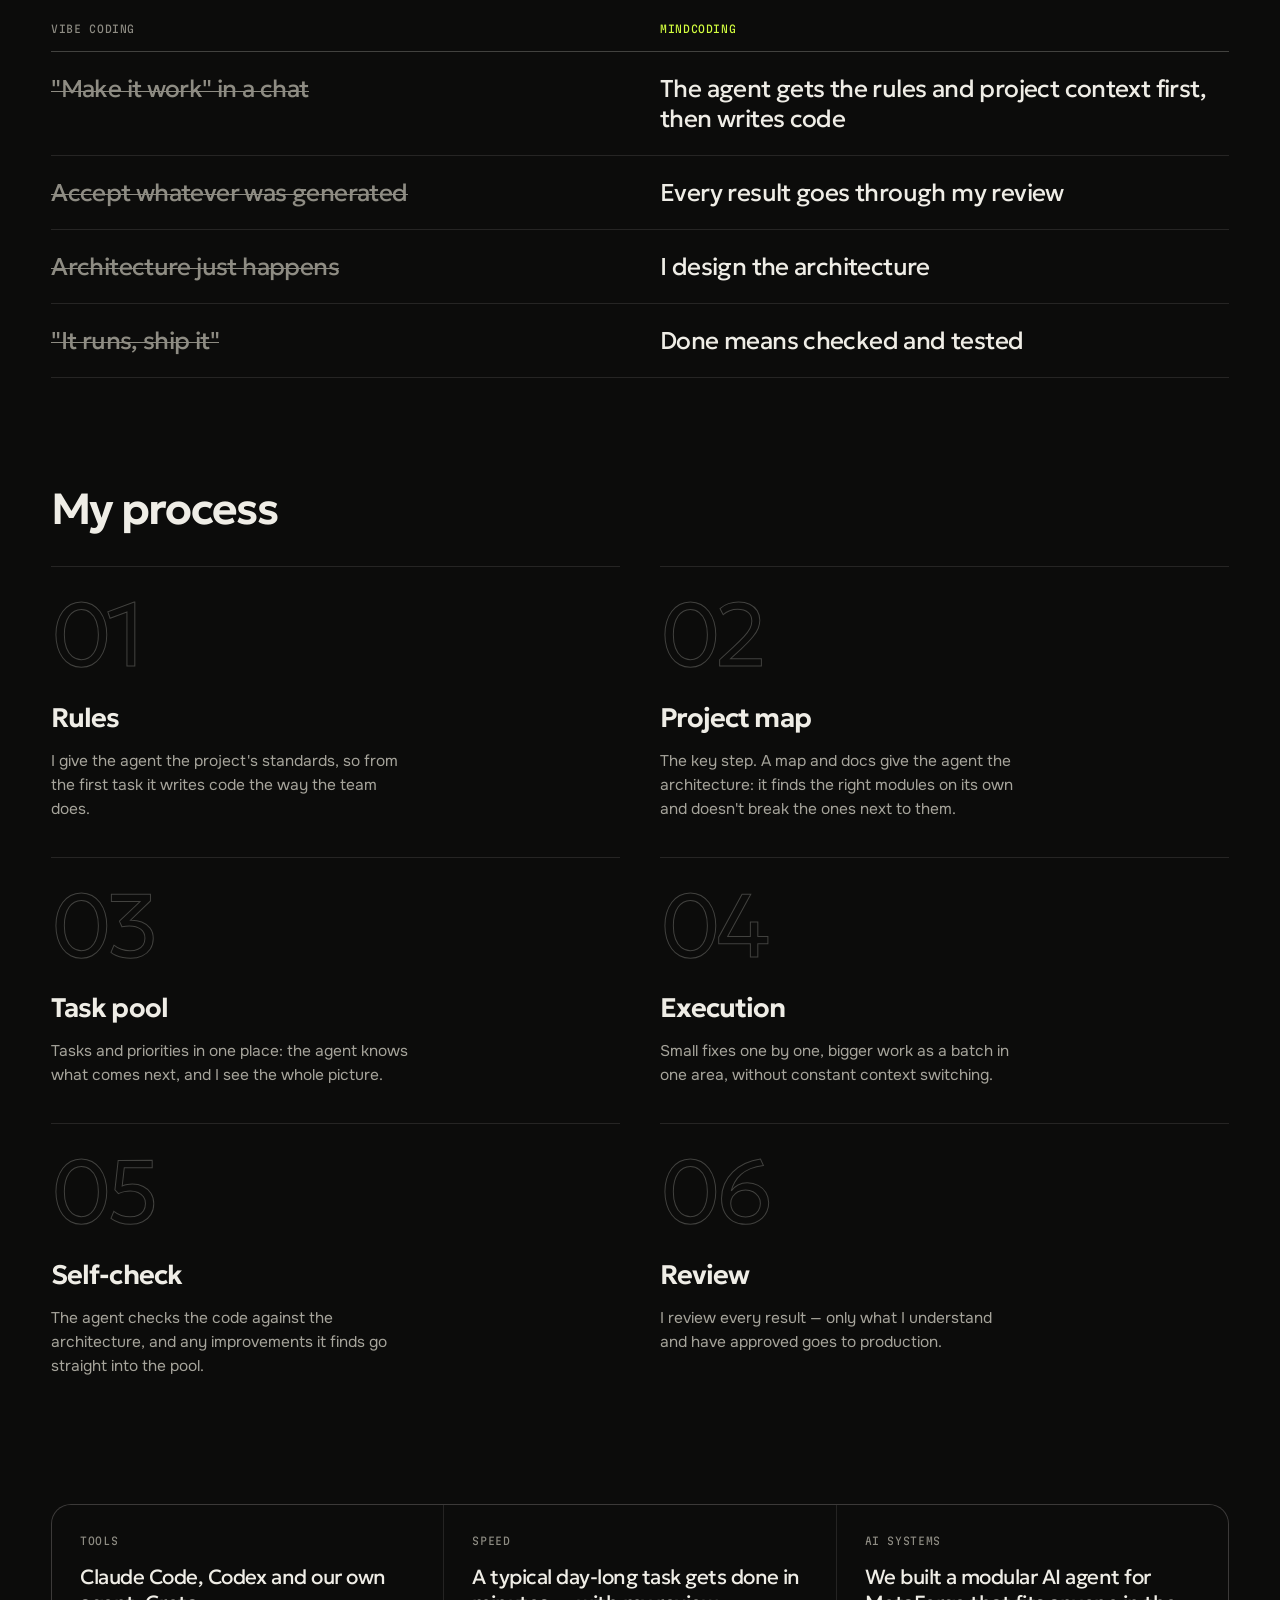
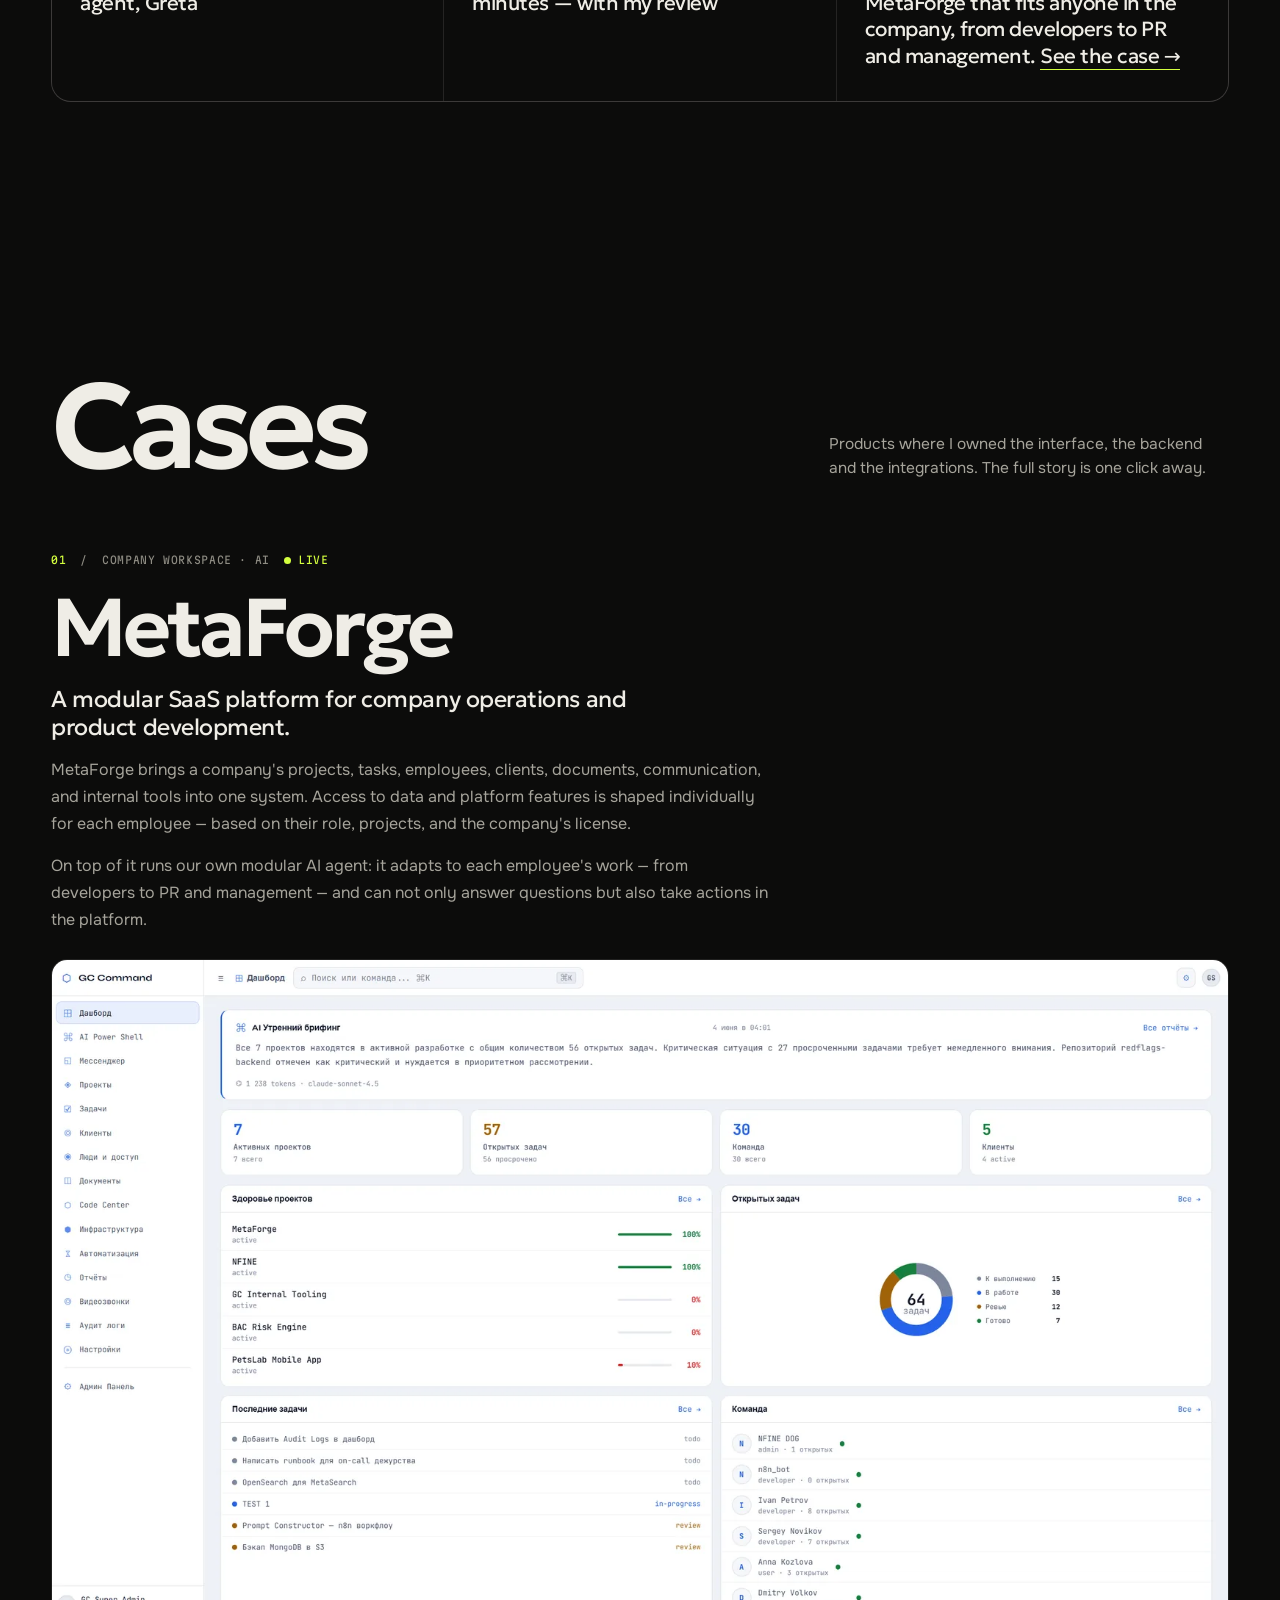
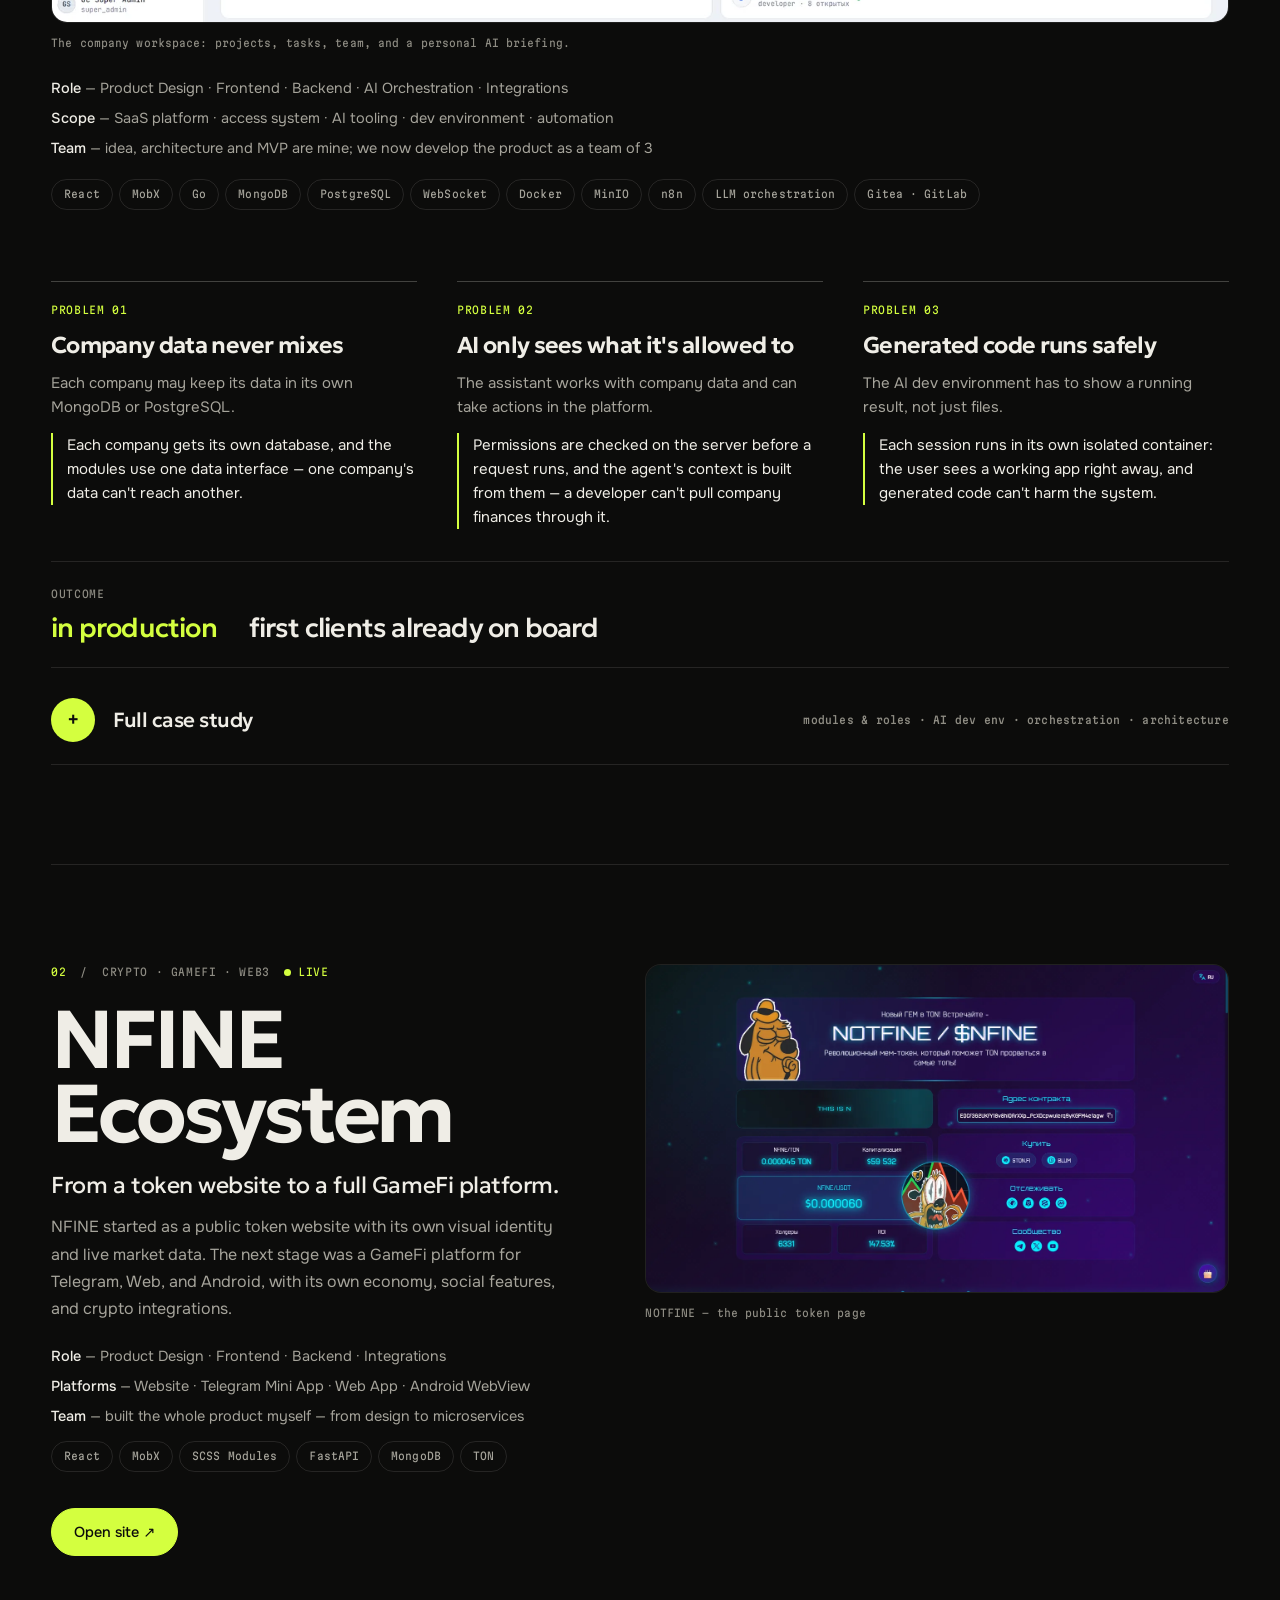
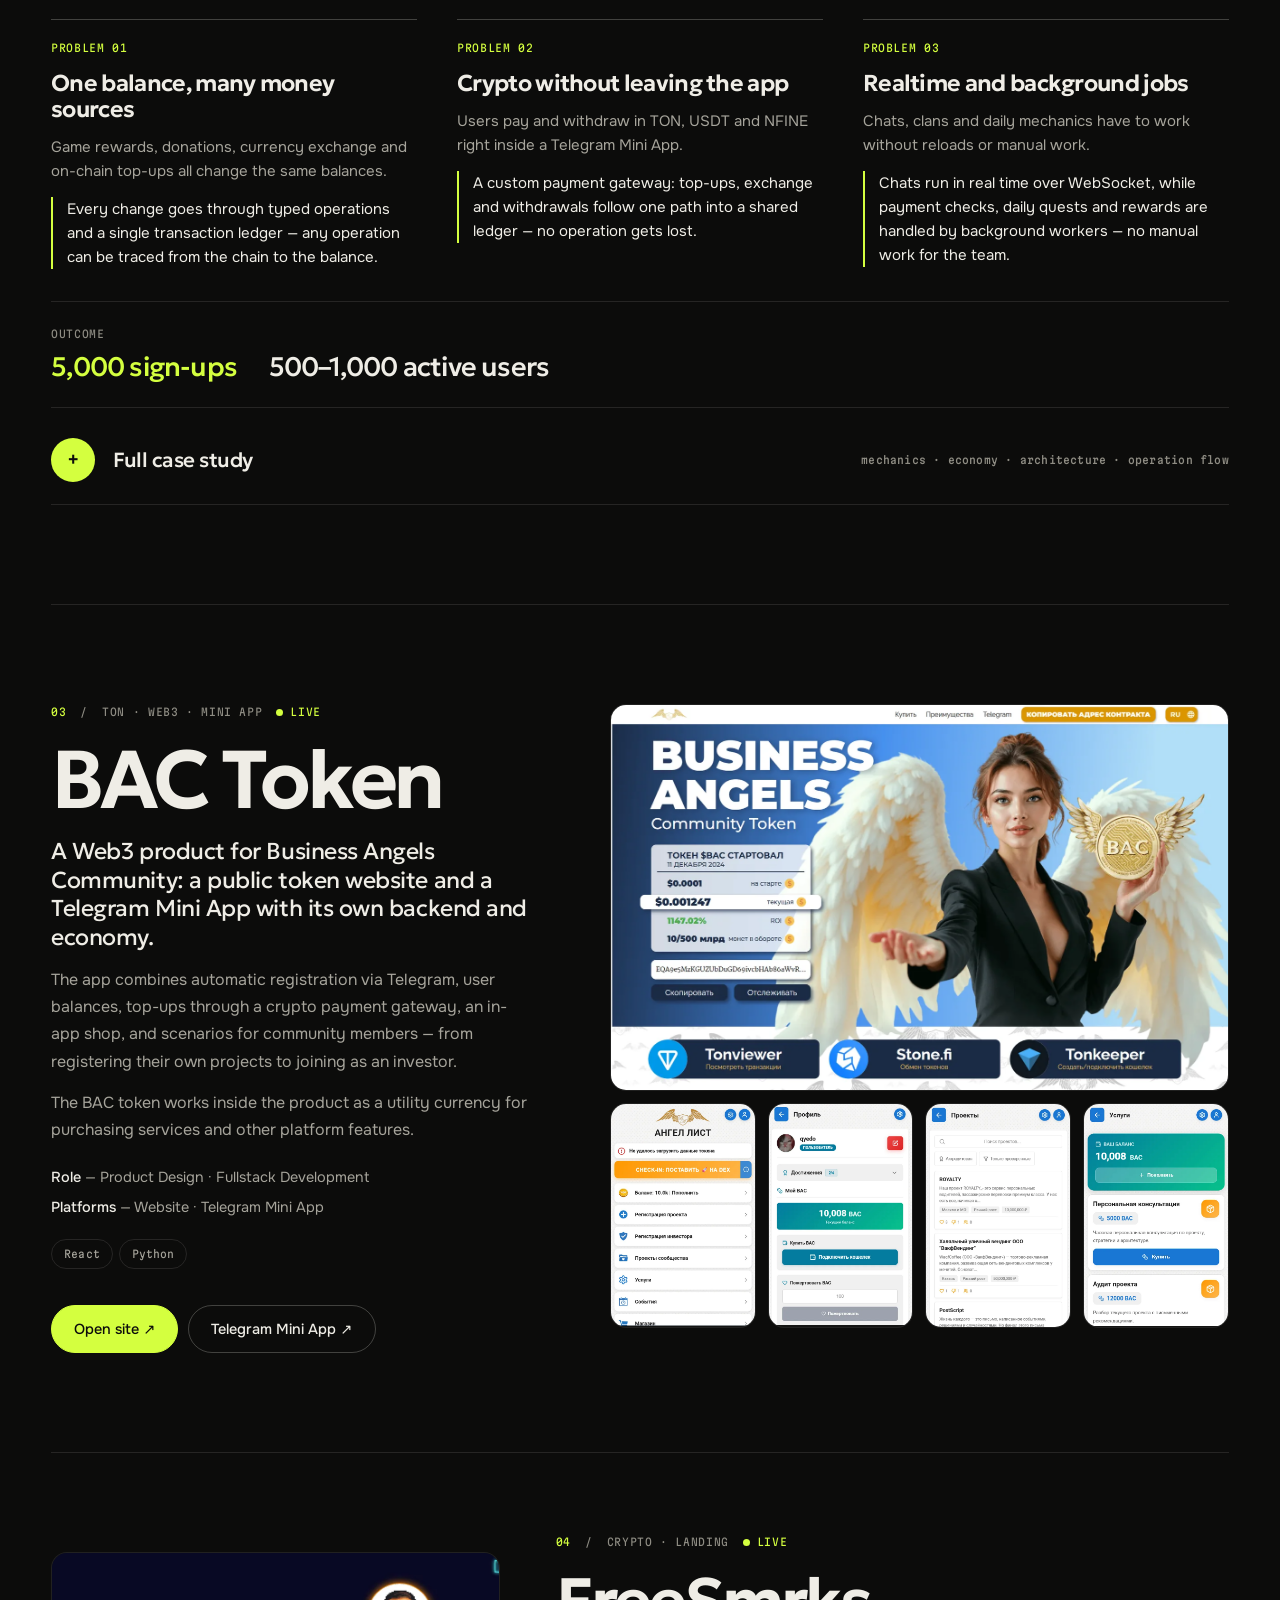
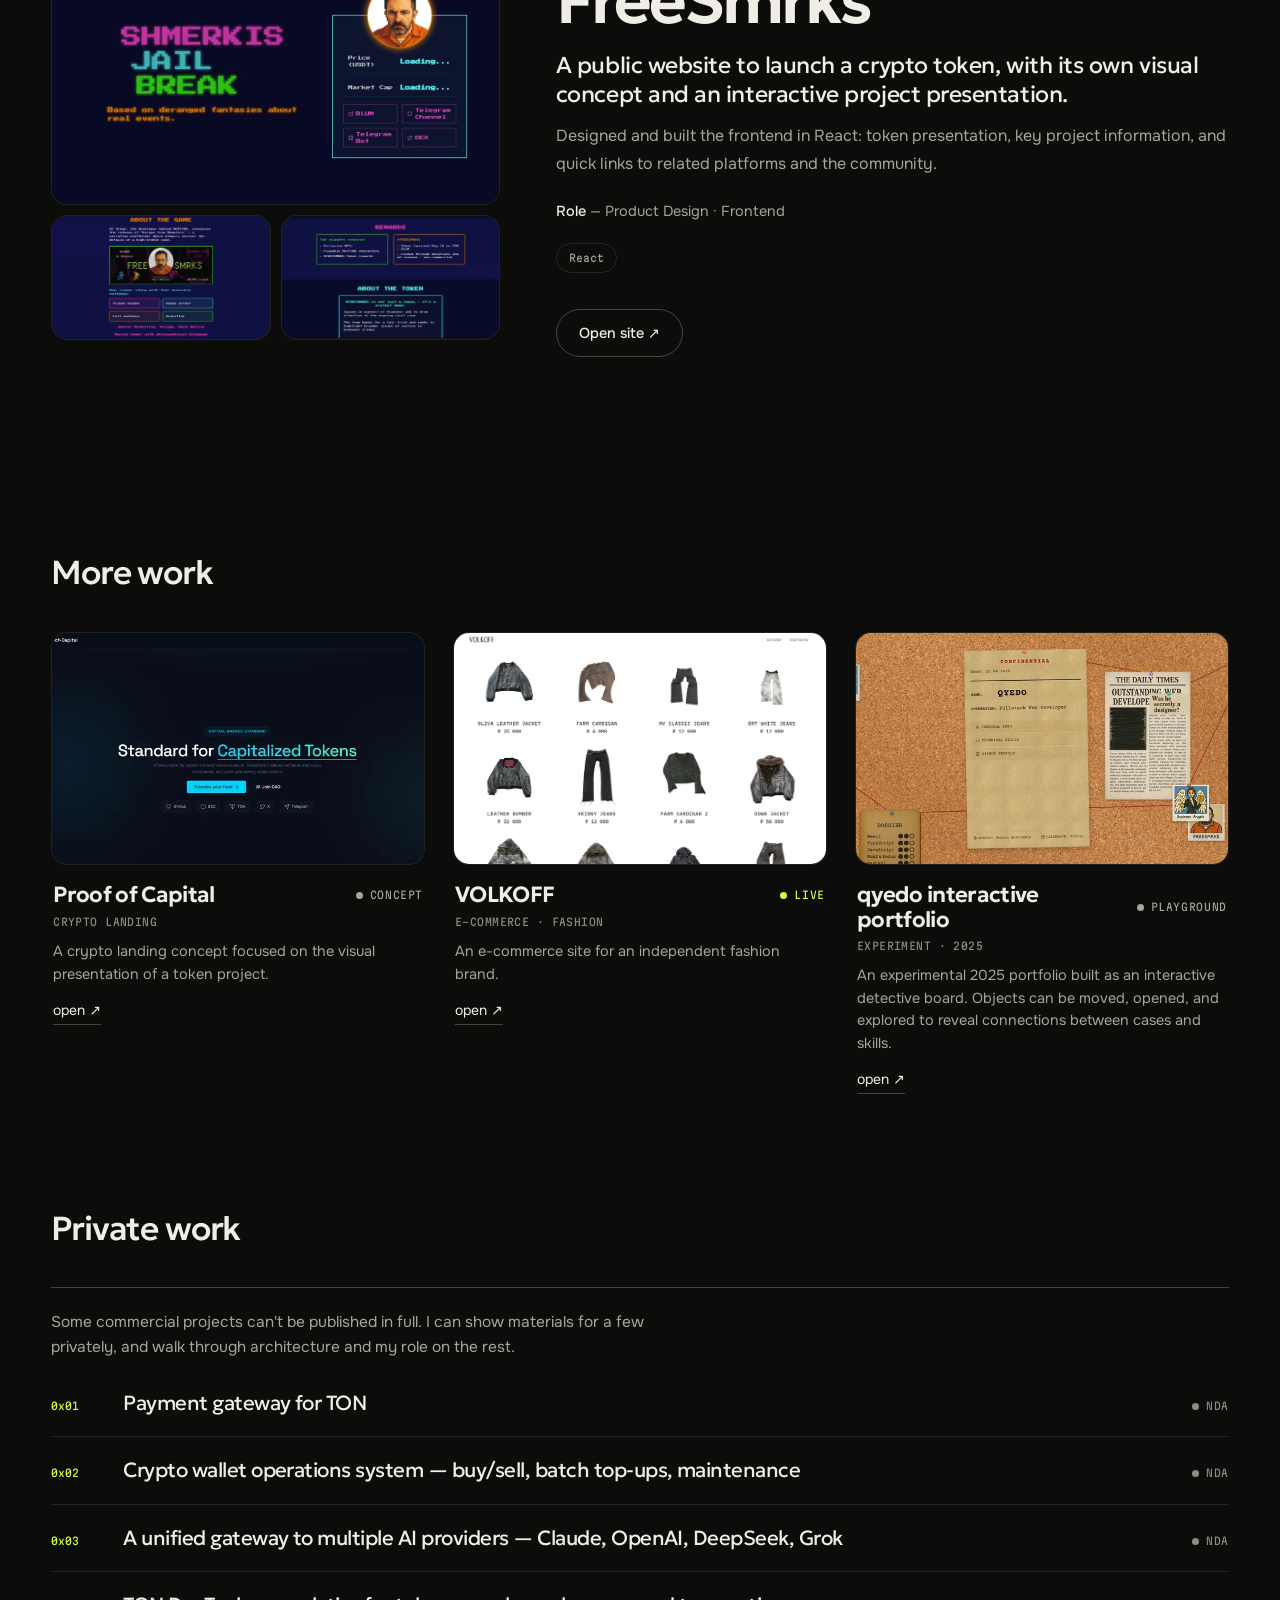
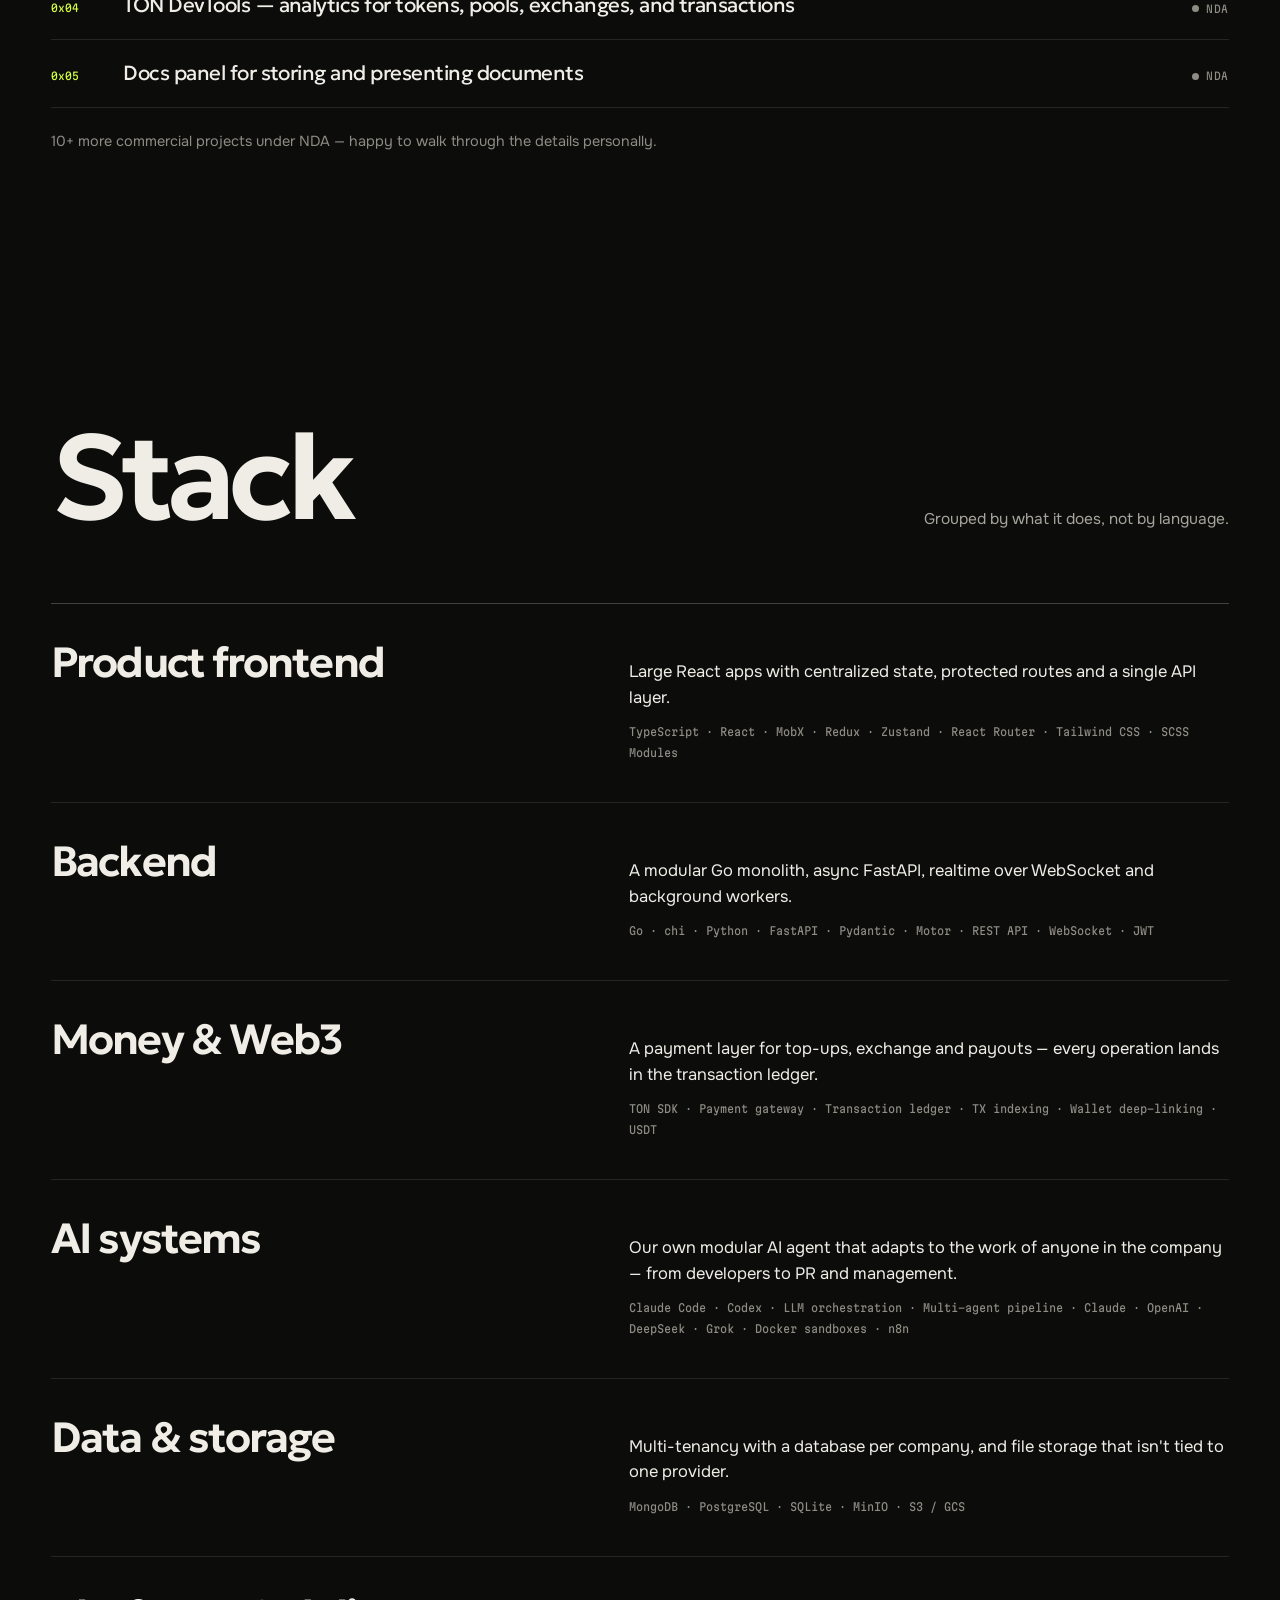
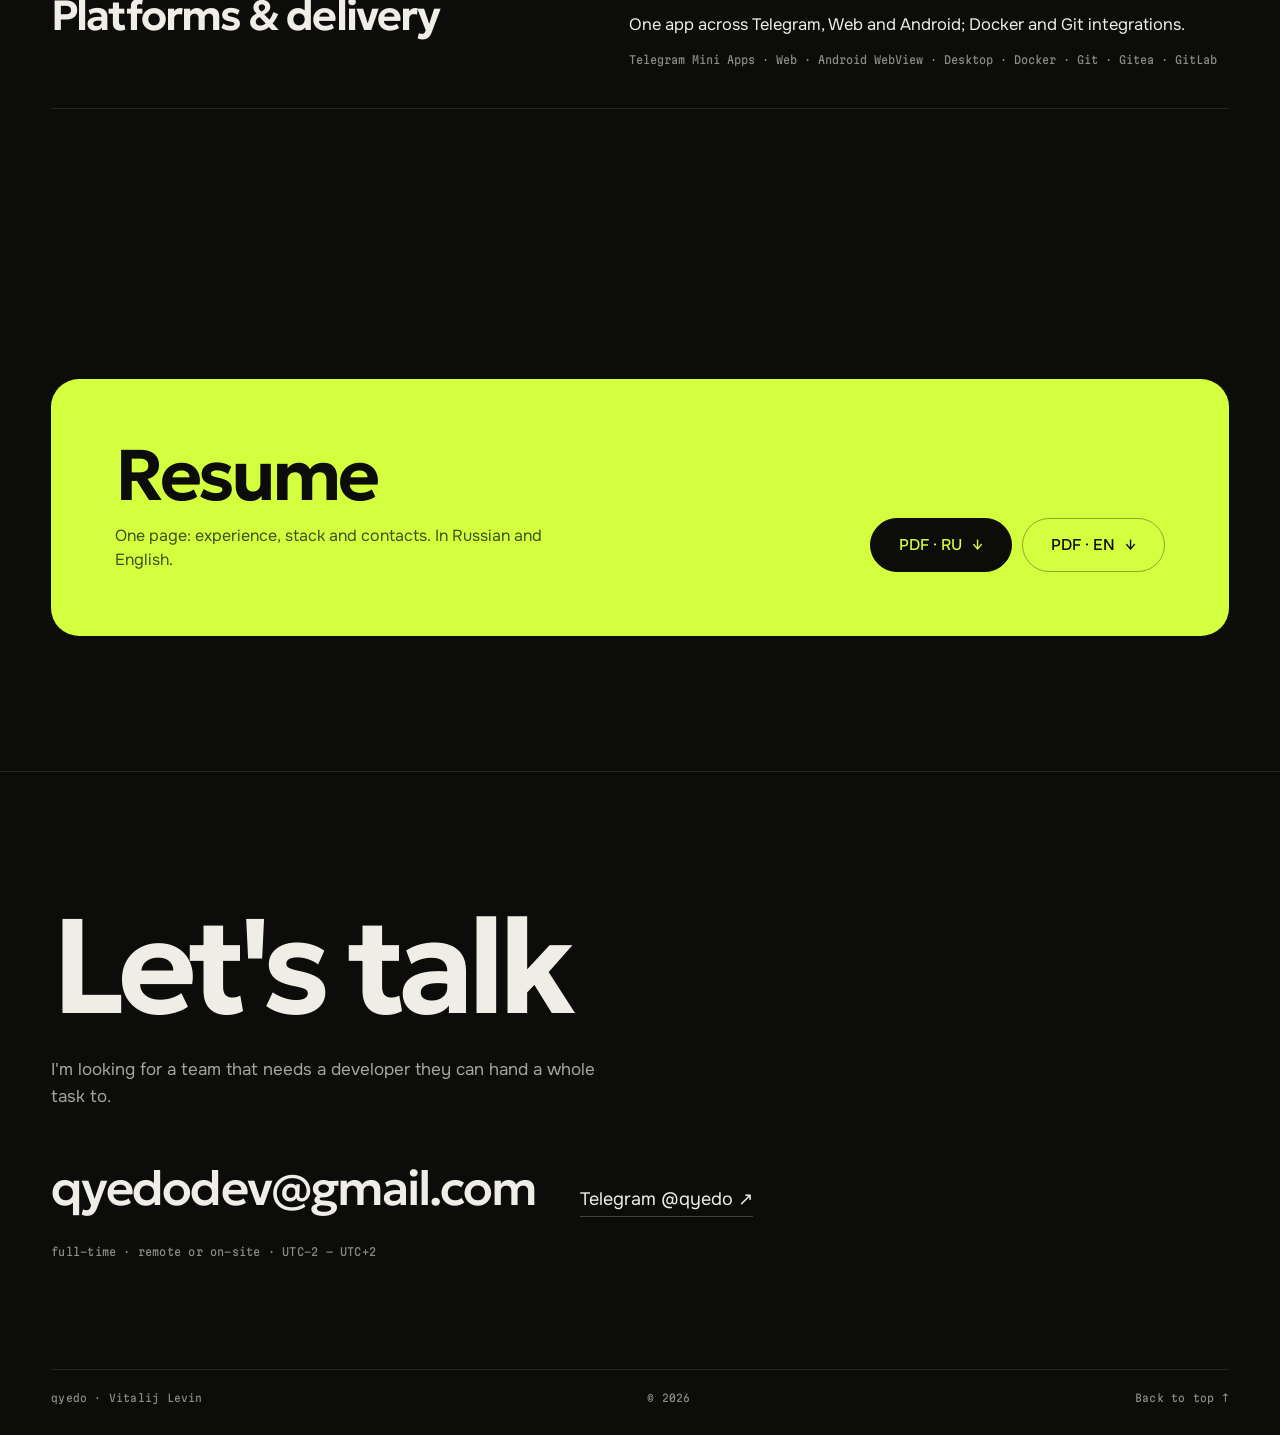
==== commit c9dd52be: "copy: say what each step is for, not how it was described in chat - "My process": every step now exp" ====
--- a/index.html
+++ b/index.html
@@ -533,13 +533,13 @@
       <p class="mc-lead" data-i18n-html="mc.lead">ИИ пишет код. <em>Решения принимаю&nbsp;я.</em></p>
       <div>
         <p class="mc-text" data-i18n-html="mc.what">Вайбкодинг — это когда разработчик не знает, что сгенерировала модель. <b>Майндкодинг</b> — мой термин для обратного: <b>знаешь и отвечаешь за каждую строку.</b></p>
-        <p class="mc-text" data-ru="Агенты ускоряют работу, но архитектура, модель данных, деньги и права доступа остаются под моим контролем. За этим — годы разработки руками: я вижу, когда модель уверенно ошибается." data-en="Agents make me faster, but the architecture, the data model, money and access control stay under my control. Behind that are years of writing code by hand: I can tell when a model is confidently wrong.">Агенты ускоряют работу, но архитектура, модель данных, деньги и права доступа остаются под моим контролем. За этим — годы разработки руками: я вижу, когда модель уверенно ошибается.</p>
+        <p class="mc-text" data-ru="Агенты ускоряют работу, а архитектура, данные и безопасность остаются под моим контролем. За этим — годы разработки руками: я вижу, когда модель уверенно ошибается." data-en="Agents make me faster, while architecture, data and security stay under my control. Behind that are years of writing code by hand: I can tell when a model is confidently wrong.">Агенты ускоряют работу, а архитектура, данные и безопасность остаются под моим контролем. За этим — годы разработки руками: я вижу, когда модель уверенно ошибается.</p>
       </div>
     </div>
 
     <div class="mc-vs">
       <div class="mc-vs-head"><div data-ru="вайбкодинг" data-en="vibe coding">вайбкодинг</div><div class="mind" data-ru="майндкодинг" data-en="mindcoding">майндкодинг</div></div>
-      <div class="mc-vs-row"><div class="vibe"><span data-ru="«Сделай» в чат" data-en="&quot;Make it work&quot; in a chat">«Сделай» в чат</span></div><div class="mind" data-ru="Правила, карта проекта и пул задач до первой строки кода" data-en="Rules, a project map and a task pool before the first line of code">Правила, карта проекта и пул задач до первой строки кода</div></div>
+      <div class="mc-vs-row"><div class="vibe"><span data-ru="«Сделай» в чат" data-en="&quot;Make it work&quot; in a chat">«Сделай» в чат</span></div><div class="mind" data-ru="Сначала агент получает правила и контекст проекта, потом пишет код" data-en="The agent gets the rules and project context first, then writes code">Сначала агент получает правила и контекст проекта, потом пишет код</div></div>
       <div class="mc-vs-row"><div class="vibe"><span data-ru="Принять всё, что сгенерировано" data-en="Accept whatever was generated">Принять всё, что сгенерировано</span></div><div class="mind" data-ru="Каждый результат проходит мою приёмку" data-en="Every result goes through my review">Каждый результат проходит мою приёмку</div></div>
       <div class="mc-vs-row"><div class="vibe"><span data-ru="Архитектура появляется сама" data-en="Architecture just happens">Архитектура появляется сама</span></div><div class="mind" data-ru="Архитектуру проектирую я" data-en="I design the architecture">Архитектуру проектирую я</div></div>
       <div class="mc-vs-row"><div class="vibe"><span data-ru="«Работает — значит готово»" data-en="&quot;It runs, ship it&quot;">«Работает — значит готово»</span></div><div class="mind" data-ru="Готово, когда прошло проверку и тесты" data-en="Done means checked and tested">Готово, когда прошло проверку и тесты</div></div>
@@ -548,18 +548,18 @@
     <div class="mc-process">
       <div class="mc-process-head"><h3 data-ru="Мой процесс" data-en="My process">Мой процесс</h3><div class="mc-progress" aria-hidden="true"><i></i></div></div>
       <div class="mc-track">
-        <div class="mc-step"><div class="n">01</div><div class="t" data-ru="Правила" data-en="Rules">Правила</div><div class="d" data-ru="Вместе с агентом пишу свод правил работы с проектом" data-en="I write the working rules for the project together with the agent">Вместе с агентом пишу свод правил работы с проектом</div></div>
-        <div class="mc-step"><div class="n">02</div><div class="t" data-ru="Карта" data-en="Map">Карта</div><div class="d" data-ru="Ключевые файлы, карта проекта, документация и памятка по навигации" data-en="Key files, a project map, docs and a navigation guide for the agent">Ключевые файлы, карта проекта, документация и памятка по навигации</div></div>
-        <div class="mc-step"><div class="n">03</div><div class="t" data-ru="Пул задач" data-en="Task pool">Пул задач</div><div class="d" data-ru="Файл по шаблону: задачи и приоритеты проекта" data-en="A templated file with the tasks and priorities of the project">Файл по шаблону: задачи и приоритеты проекта</div></div>
-        <div class="mc-step"><div class="n">04</div><div class="t" data-ru="Выполнение" data-en="Execution">Выполнение</div><div class="d" data-ru="По одной задаче или пачкой до 10 по одному направлению" data-en="One task at a time or a batch of up to 10 in one area">По одной задаче или пачкой до 10 по одному направлению</div></div>
-        <div class="mc-step"><div class="n">05</div><div class="t" data-ru="Сверка" data-en="Self-check">Сверка</div><div class="d" data-ru="Агент сверяется с архитектурой и заводит задачи на улучшения" data-en="The agent checks against the architecture and files improvement tasks">Агент сверяется с архитектурой и заводит задачи на улучшения</div></div>
-        <div class="mc-step"><div class="n">06</div><div class="t" data-ru="Приёмка" data-en="Review">Приёмка</div><div class="d" data-ru="Результат проверяю я — решение о приёмке за мной" data-en="I check the result — acceptance is my call">Результат проверяю я — решение о приёмке за мной</div></div>
+        <div class="mc-step"><div class="n">01</div><div class="t" data-ru="Правила" data-en="Rules">Правила</div><div class="d" data-ru="Задаю агенту стандарты проекта — так он с первой задачи пишет код как команда, а не как получится." data-en="I give the agent the project&#39;s standards, so from the first task it writes code the way the team does.">Задаю агенту стандарты проекта — так он с первой задачи пишет код как команда, а не как получится.</div></div>
+        <div class="mc-step"><div class="n">02</div><div class="t" data-ru="Карта проекта" data-en="Project map">Карта проекта</div><div class="d" data-ru="Самое важное. Карта и документация дают агенту понимание архитектуры: он сам находит нужные модули и не ломает соседние." data-en="The key step. A map and docs give the agent the architecture: it finds the right modules on its own and doesn&#39;t break the ones next to them.">Самое важное. Карта и документация дают агенту понимание архитектуры: он сам находит нужные модули и не ломает соседние.</div></div>
+        <div class="mc-step"><div class="n">03</div><div class="t" data-ru="Пул задач" data-en="Task pool">Пул задач</div><div class="d" data-ru="Задачи и приоритеты в одном месте: агент знает, что делать дальше, а я вижу всю картину." data-en="Tasks and priorities in one place: the agent knows what comes next, and I see the whole picture.">Задачи и приоритеты в одном месте: агент знает, что делать дальше, а я вижу всю картину.</div></div>
+        <div class="mc-step"><div class="n">04</div><div class="t" data-ru="Выполнение" data-en="Execution">Выполнение</div><div class="d" data-ru="Мелкие правки — точечно, крупные — пачкой задач по одному направлению, без лишних переключений." data-en="Small fixes one by one, bigger work as a batch in one area, without constant context switching.">Мелкие правки — точечно, крупные — пачкой задач по одному направлению, без лишних переключений.</div></div>
+        <div class="mc-step"><div class="n">05</div><div class="t" data-ru="Сверка" data-en="Self-check">Сверка</div><div class="d" data-ru="Агент сверяет код с архитектурой, а найденные улучшения сразу уходят в пул задач." data-en="The agent checks the code against the architecture, and any improvements it finds go straight into the pool.">Агент сверяет код с архитектурой, а найденные улучшения сразу уходят в пул задач.</div></div>
+        <div class="mc-step"><div class="n">06</div><div class="t" data-ru="Приёмка" data-en="Review">Приёмка</div><div class="d" data-ru="Каждый результат проверяю я — в продакшен уходит только то, что я понимаю и принял." data-en="I review every result — only what I understand and have approved goes to production.">Каждый результат проверяю я — в продакшен уходит только то, что я понимаю и принял.</div></div>
       </div>
     </div>
 
     <div class="mc-facts">
-      <div class="mc-fact"><span class="k" data-ru="инструменты" data-en="tools">инструменты</span><span class="v" data-ru="Claude Code, Codex и Greta — мой агент для MetaForge" data-en="Claude Code, Codex and Greta — my own agent for MetaForge">Claude Code, Codex и Greta — мой агент для MetaForge</span></div>
-      <div class="mc-fact"><span class="k" data-ru="скорость" data-en="speed">скорость</span><span class="v" data-ru="Задача на день для junior/middle — около 5 минут работы агента и моя приёмка" data-en="A day's task for a junior/middle dev — about 5 minutes of agent time plus my review">Задача на день для junior/middle — около 5 минут работы агента и моя приёмка</span></div>
+      <div class="mc-fact"><span class="k" data-ru="инструменты" data-en="tools">инструменты</span><span class="v" data-ru="Claude Code, Codex и собственный агент Greta" data-en="Claude Code, Codex and our own agent, Greta">Claude Code, Codex и собственный агент Greta</span></div>
+      <div class="mc-fact"><span class="k" data-ru="скорость" data-en="speed">скорость</span><span class="v" data-ru="Типовая задача на рабочий день закрывается за минуты — с моей проверкой" data-en="A typical day-long task gets done in minutes — with my review">Типовая задача на рабочий день закрывается за минуты — с моей проверкой</span></div>
       <div class="mc-fact"><span class="k" data-ru="ИИ-системы" data-en="AI systems">ИИ-системы</span><span class="v" data-i18n-html="mc.proof">Сделали для MetaForge модульного ИИ-агента под задачи любого сотрудника&nbsp;— от&nbsp;разработчика до&nbsp;PR и&nbsp;менеджмента. <a href="#case-metaforge">Кейс&nbsp;→</a></span></div>
     </div>
   </div>
@@ -580,8 +580,8 @@
       <p class="mf-text" data-ru="MetaForge объединяет проекты, задачи, сотрудников, клиентов, документы, коммуникацию и внутренние инструменты компании в одной системе. Доступ к данным и возможностям платформы формируется индивидуально для каждого сотрудника — от его роли, проектов и лицензии компании." data-en="MetaForge brings a company's projects, tasks, employees, clients, documents, communication, and internal tools into one system. Access to data and platform features is shaped individually for each employee — based on their role, projects, and the company's license.">
         MetaForge объединяет проекты, задачи, сотрудников, клиентов, документы, коммуникацию и внутренние инструменты компании в одной системе. Доступ к данным и возможностям платформы формируется индивидуально для каждого сотрудника — от его роли, проектов и лицензии компании.
       </p>
-      <p class="mf-text" data-ru="Поверх этого рабочего контекста встроен ИИ: он получает только разрешённые конкретному пользователю данные и может не только отвечать на вопросы, но и выполнять действия внутри платформы." data-en="AI is built on top of this working context: it only receives the data a specific user is allowed to see, and it can do more than answer questions — it can take action inside the platform.">
-        Поверх этого рабочего контекста встроен ИИ: он получает только разрешённые конкретному пользователю данные и может не только отвечать на вопросы, но и выполнять действия внутри платформы.
+      <p class="mf-text" data-ru="Поверх платформы работает собственный модульный ИИ-агент: он подстраивается под задачи сотрудника — от разработчика до PR и менеджмента — и может не только отвечать на вопросы, но и выполнять действия в платформе." data-en="On top of it runs our own modular AI agent: it adapts to each employee&#39;s work — from developers to PR and management — and can not only answer questions but also take actions in the platform.">
+        Поверх платформы работает собственный модульный ИИ-агент: он подстраивается под задачи сотрудника — от разработчика до PR и менеджмента — и может не только отвечать на вопросы, но и выполнять действия в платформе.
       </p>
 
       <div class="media media-auto mf-shot-lg" style="margin-top:26px;">
@@ -592,7 +592,7 @@
       <div class="feature-meta" style="margin-top:26px;">
         <div><b>Role</b> — <span data-ru="Дизайн продукта · Frontend · Backend · Оркестрация ИИ · Интеграции" data-en="Product Design · Frontend · Backend · AI Orchestration · Integrations">Дизайн продукта · Frontend · Backend · Оркестрация ИИ · Интеграции</span></div>
         <div><b data-ru="Область работы" data-en="Scope">Область работы</b> — <span data-ru="SaaS-платформа · система доступа · ИИ-инструменты · среда разработки · автоматизация" data-en="SaaS platform · access system · AI tooling · dev environment · automation">SaaS-платформа · система доступа · ИИ-инструменты · среда разработки · автоматизация</span></div>
-        <div><b data-ru="Команда" data-en="Team">Команда</b> — <span data-ru="от идеи и архитектуры до MVP — один, дальше команда из 3 человек" data-en="solo from idea and architecture to MVP, then a team of 3">от идеи и архитектуры до MVP — один, дальше команда из 3 человек</span></div>
+        <div><b data-ru="Команда" data-en="Team">Команда</b> — <span data-ru="идея, архитектура и MVP — мои; сейчас развиваем продукт командой из 3 человек" data-en="idea, architecture and MVP are mine; we now develop the product as a team of 3">идея, архитектура и MVP — мои; сейчас развиваем продукт командой из 3 человек</span></div>
       </div>
       <div class="feature-stack">
         <span class="tag" data-cat="frontend">React</span><span class="tag" data-cat="frontend">MobX</span><span class="tag" data-cat="go">Go</span><span class="tag" data-cat="data">MongoDB</span><span class="tag" data-cat="data">PostgreSQL</span><span class="tag" data-cat="infra">WebSocket</span><span class="tag" data-cat="infra">Docker</span><span class="tag" data-cat="infra">MinIO</span><span class="tag" data-cat="infra">n8n</span><span class="tag" data-cat="ai">LLM orchestration</span><span class="tag" data-cat="infra">Gitea · GitLab</span>
@@ -604,26 +604,25 @@
             <div class="n" data-ru="задача 01" data-en="problem 01">задача 01</div>
             <h4 data-ru="Данные компаний не пересекаются" data-en="Company data never mixes">Данные компаний не пересекаются</h4>
             <p class="prob" data-ru="Каждая компания может хранить данные в своей MongoDB или PostgreSQL." data-en="Each company may keep its data in its own MongoDB or PostgreSQL.">Каждая компания может хранить данные в своей MongoDB или PostgreSQL.</p>
-            <p class="sol" data-ru="Отдельная база на компанию, единый интерфейс данных для бизнес-модулей и разделение на уровне серверных подключений." data-en="A database per company, one data interface for business modules, and separation at the level of server connections.">Отдельная база на компанию, единый интерфейс данных для бизнес-модулей и разделение на уровне серверных подключений.</p>
+            <p class="sol" data-ru="У каждой компании своя база, а модули работают с ними через единый интерфейс — данные одной компании не попадут к другой." data-en="Each company gets its own database, and the modules use one data interface — one company&#39;s data can&#39;t reach another.">У каждой компании своя база, а модули работают с ними через единый интерфейс — данные одной компании не попадут к другой.</p>
           </div>
           <div class="challenge">
             <div class="n" data-ru="задача 02" data-en="problem 02">задача 02</div>
             <h4 data-ru="ИИ видит только разрешённое" data-en="AI only sees what it's allowed to">ИИ видит только разрешённое</h4>
             <p class="prob" data-ru="Ассистент работает с данными компании и может выполнять действия в платформе." data-en="The assistant works with company data and can take actions in the platform.">Ассистент работает с данными компании и может выполнять действия в платформе.</p>
-            <p class="sol" data-ru="Права проверяются на бэкенде до выполнения запроса, и по той же модели собирается контекст для ИИ — разработчик не получит через ассистента финансы компании." data-en="Permissions are checked on the backend before any request runs, and the same model builds the AI's context — a developer can't pull company finances through the assistant.">Права проверяются на бэкенде до выполнения запроса, и по той же модели собирается контекст для ИИ — разработчик не получит через ассистента финансы компании.</p>
+            <p class="sol" data-ru="Права проверяются на сервере до выполнения запроса, и по ним же собирается контекст для агента — разработчик не получит через него финансы компании." data-en="Permissions are checked on the server before a request runs, and the agent&#39;s context is built from them — a developer can&#39;t pull company finances through it.">Права проверяются на сервере до выполнения запроса, и по ним же собирается контекст для агента — разработчик не получит через него финансы компании.</p>
           </div>
           <div class="challenge">
             <div class="n" data-ru="задача 03" data-en="problem 03">задача 03</div>
             <h4 data-ru="Сгенерированный код запускается безопасно" data-en="Generated code runs safely">Сгенерированный код запускается безопасно</h4>
             <p class="prob" data-ru="ИИ-среда разработки должна показывать работающий результат, а не только файлы." data-en="The AI dev environment has to show a running result, not just files.">ИИ-среда разработки должна показывать работающий результат, а не только файлы.</p>
-            <p class="sol" data-ru="Отдельный Docker-контейнер на сессию, доступ только у владельца, неактивные окружения удаляются автоматически." data-en="A separate Docker container per session, owner-only access, idle environments are removed automatically.">Отдельный Docker-контейнер на сессию, доступ только у владельца, неактивные окружения удаляются автоматически.</p>
+            <p class="sol" data-ru="Каждая сессия запускается в своём изолированном контейнере: пользователь сразу видит работающее приложение, а сгенерированный код не может навредить системе." data-en="Each session runs in its own isolated container: the user sees a working app right away, and generated code can&#39;t harm the system.">Каждая сессия запускается в своём изолированном контейнере: пользователь сразу видит работающее приложение, а сгенерированный код не может навредить системе.</p>
           </div>
         </div>
         <div class="case-results">
           <span class="k" data-ru="результат" data-en="outcome">результат</span>
           <span class="v" data-ru="в продакшене" data-en="in production">в продакшене</span>
-          <span class="v" data-ru="первые клиенты — коммерческие компании" data-en="first clients are commercial companies">первые клиенты — коммерческие компании</span>
-          <span class="v" data-ru="настраиваем платформу под процессы каждого клиента" data-en="we tailor the platform to each client&#39;s processes">настраиваем платформу под процессы каждого клиента</span>
+          <span class="v" data-ru="уже работают первые клиенты" data-en="first clients already on board">уже работают первые клиенты</span>
         </div>
       </div>
 
@@ -818,7 +817,7 @@
           <div class="nf-meta">
             <div><b>Role</b> — Product Design · Frontend · Backend · Integrations</div>
             <div><b>Platforms</b> — Website · Telegram Mini App · Web App · Android WebView</div>
-            <div><b data-ru="Команда" data-en="Team">Команда</b> — <span data-ru="сделал в одиночку: дизайн, фронтенд, бэкенд, микросервисы; недавно подключился второй разработчик" data-en="built it single-handedly: design, frontend, backend, microservices; a second developer joined recently">сделал в одиночку: дизайн, фронтенд, бэкенд, микросервисы; недавно подключился второй разработчик</span></div>
+            <div><b data-ru="Команда" data-en="Team">Команда</b> — <span data-ru="весь продукт сделал сам — от дизайна до микросервисов" data-en="built the whole product myself — from design to microservices">весь продукт сделал сам — от дизайна до микросервисов</span></div>
           </div>
           <div class="feature-stack" style="margin-top:14px;">
             <span class="tag" data-cat="frontend">React</span><span class="tag" data-cat="frontend">MobX</span><span class="tag" data-cat="frontend">SCSS Modules</span><span class="tag" data-cat="py">FastAPI</span><span class="tag" data-cat="data">MongoDB</span><span class="tag" data-cat="web3">TON</span>
@@ -849,13 +848,13 @@
             <div class="n" data-ru="задача 02" data-en="problem 02">задача 02</div>
             <h4 data-ru="Crypto без выхода из приложения" data-en="Crypto without leaving the app">Crypto без выхода из приложения</h4>
             <p class="prob" data-ru="Пользователи платят и выводят в TON, USDT и NFINE прямо внутри Telegram Mini App." data-en="Users pay and withdraw in TON, USDT and NFINE right inside a Telegram Mini App.">Пользователи платят и выводят в TON, USDT и NFINE прямо внутри Telegram Mini App.</p>
-            <p class="sol" data-ru="Собственный платёжный шлюз: пополнения, конвертация и вывод проходят один путь — шлюз → заявка → финансовый сценарий → журнал." data-en="A custom payment gateway: top-ups, conversion and withdrawals follow one path — gateway → request → financial scenario → ledger.">Собственный платёжный шлюз: пополнения, конвертация и вывод проходят один путь — шлюз → заявка → финансовый сценарий → журнал.</p>
+            <p class="sol" data-ru="Собственный платёжный шлюз: пополнения, обмен и вывод идут по одному пути и попадают в общий журнал — ни одна операция не теряется." data-en="A custom payment gateway: top-ups, exchange and withdrawals follow one path into a shared ledger — no operation gets lost.">Собственный платёжный шлюз: пополнения, обмен и вывод идут по одному пути и попадают в общий журнал — ни одна операция не теряется.</p>
           </div>
           <div class="challenge">
             <div class="n" data-ru="задача 03" data-en="problem 03">задача 03</div>
             <h4 data-ru="Realtime и фоновые процессы" data-en="Realtime and background jobs">Realtime и фоновые процессы</h4>
             <p class="prob" data-ru="Чаты, кланы и ежедневные механики должны работать без перезагрузки и ручного вмешательства." data-en="Chats, clans and daily mechanics have to work without reloads or manual work.">Чаты, кланы и ежедневные механики должны работать без перезагрузки и ручного вмешательства.</p>
-            <p class="sol" data-ru="WebSocket для личных и групповых чатов, воркеры для blockchain-проверок, ежедневных заданий, streak-механик и автоматической выдачи наград." data-en="WebSocket for direct and group chats; workers for on-chain checks, daily quests, streaks and automatic reward payouts.">WebSocket для личных и групповых чатов, воркеры для blockchain-проверок, ежедневных заданий, streak-механик и автоматической выдачи наград.</p>
+            <p class="sol" data-ru="Чаты работают в реальном времени через WebSocket, а проверки платежей, ежедневные задания и награды обрабатывают фоновые воркеры — без ручной работы команды." data-en="Chats run in real time over WebSocket, while payment checks, daily quests and rewards are handled by background workers — no manual work for the team.">Чаты работают в реальном времени через WebSocket, а проверки платежей, ежедневные задания и награды обрабатывают фоновые воркеры — без ручной работы команды.</p>
           </div>
         </div>
         <div class="case-results">
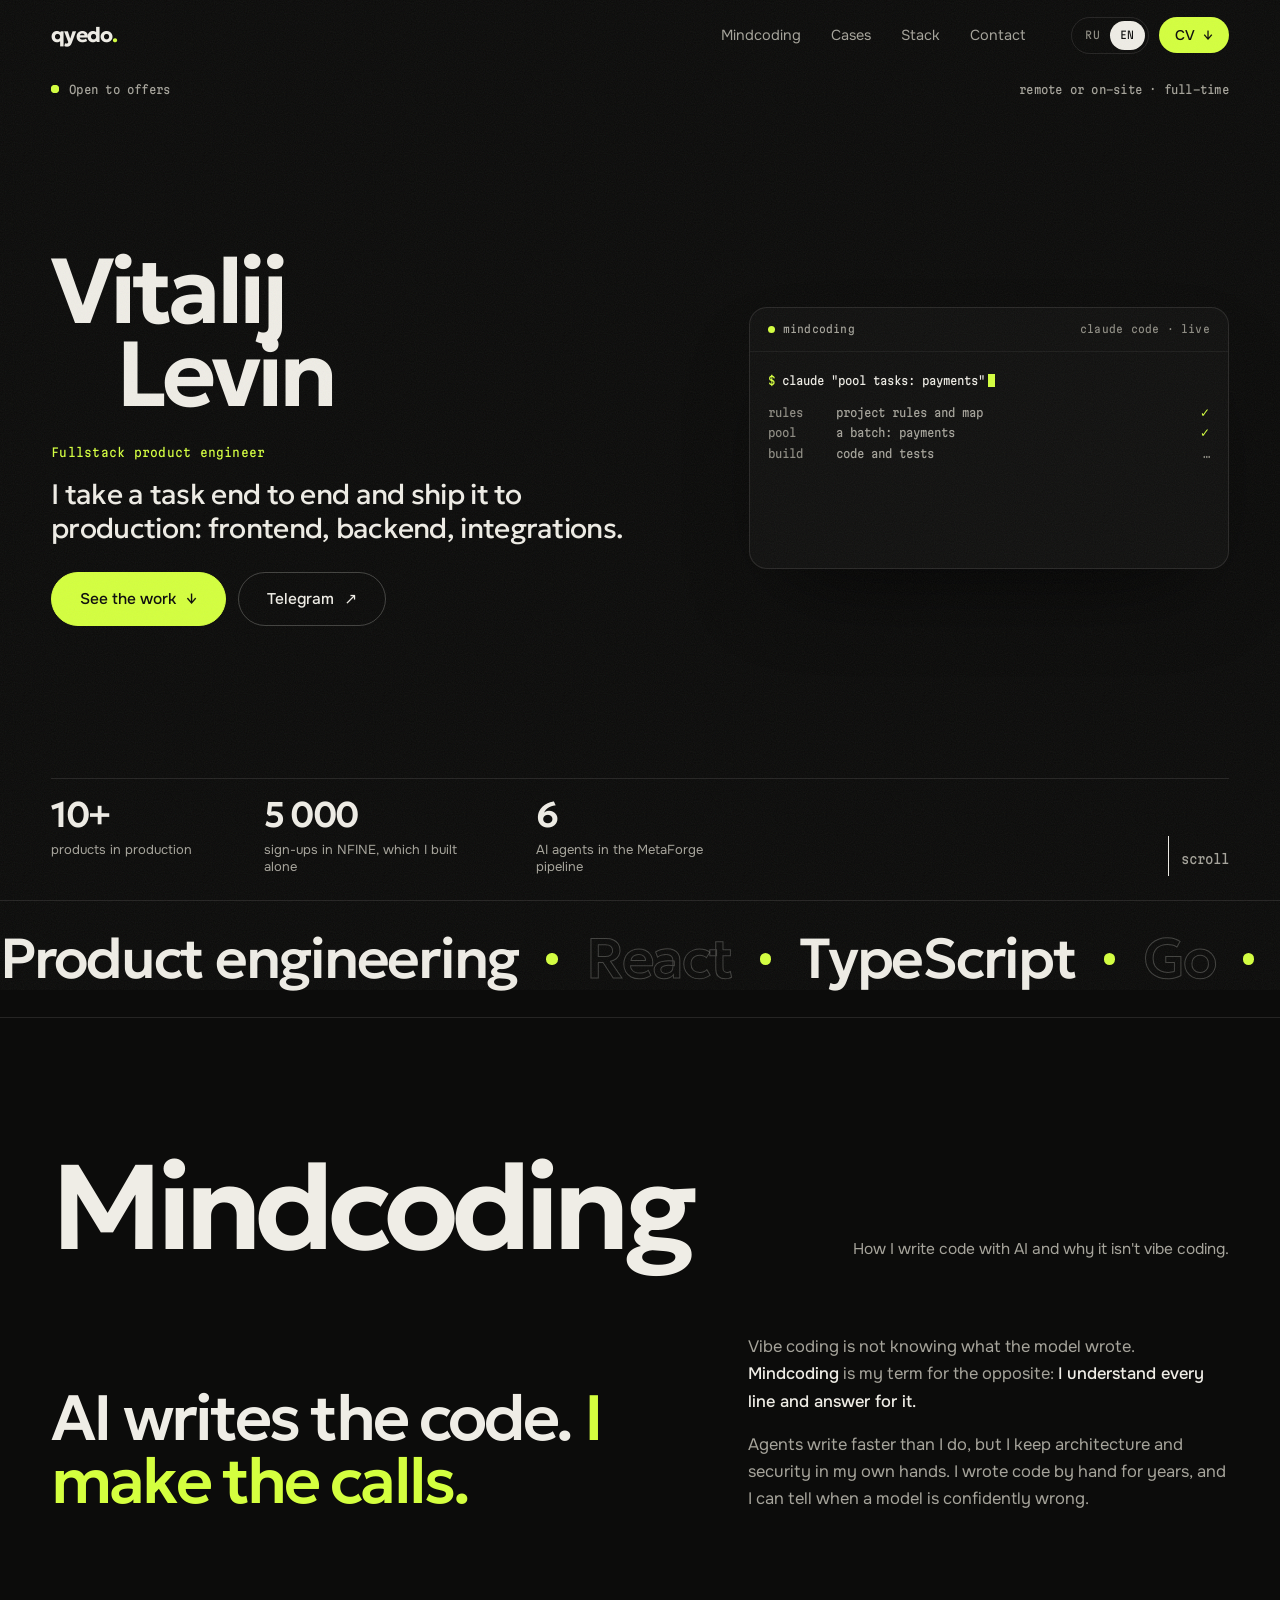
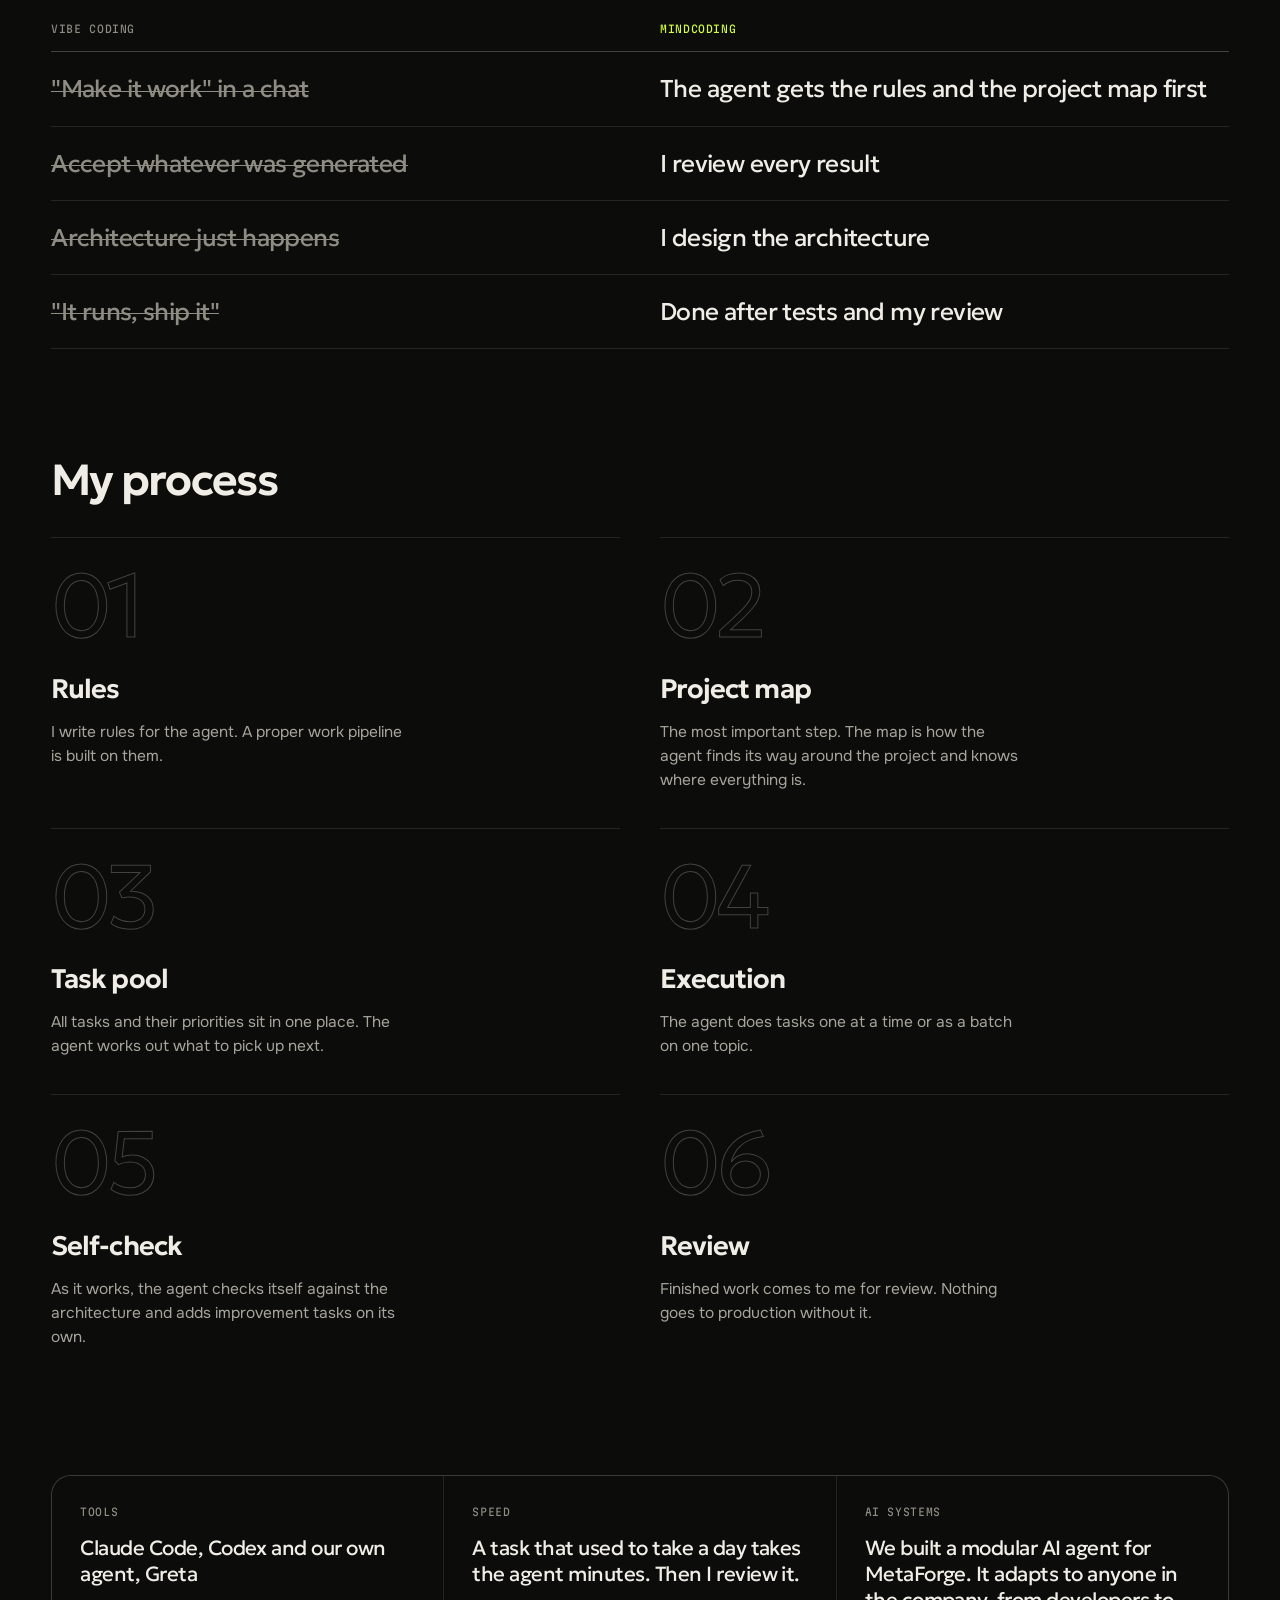
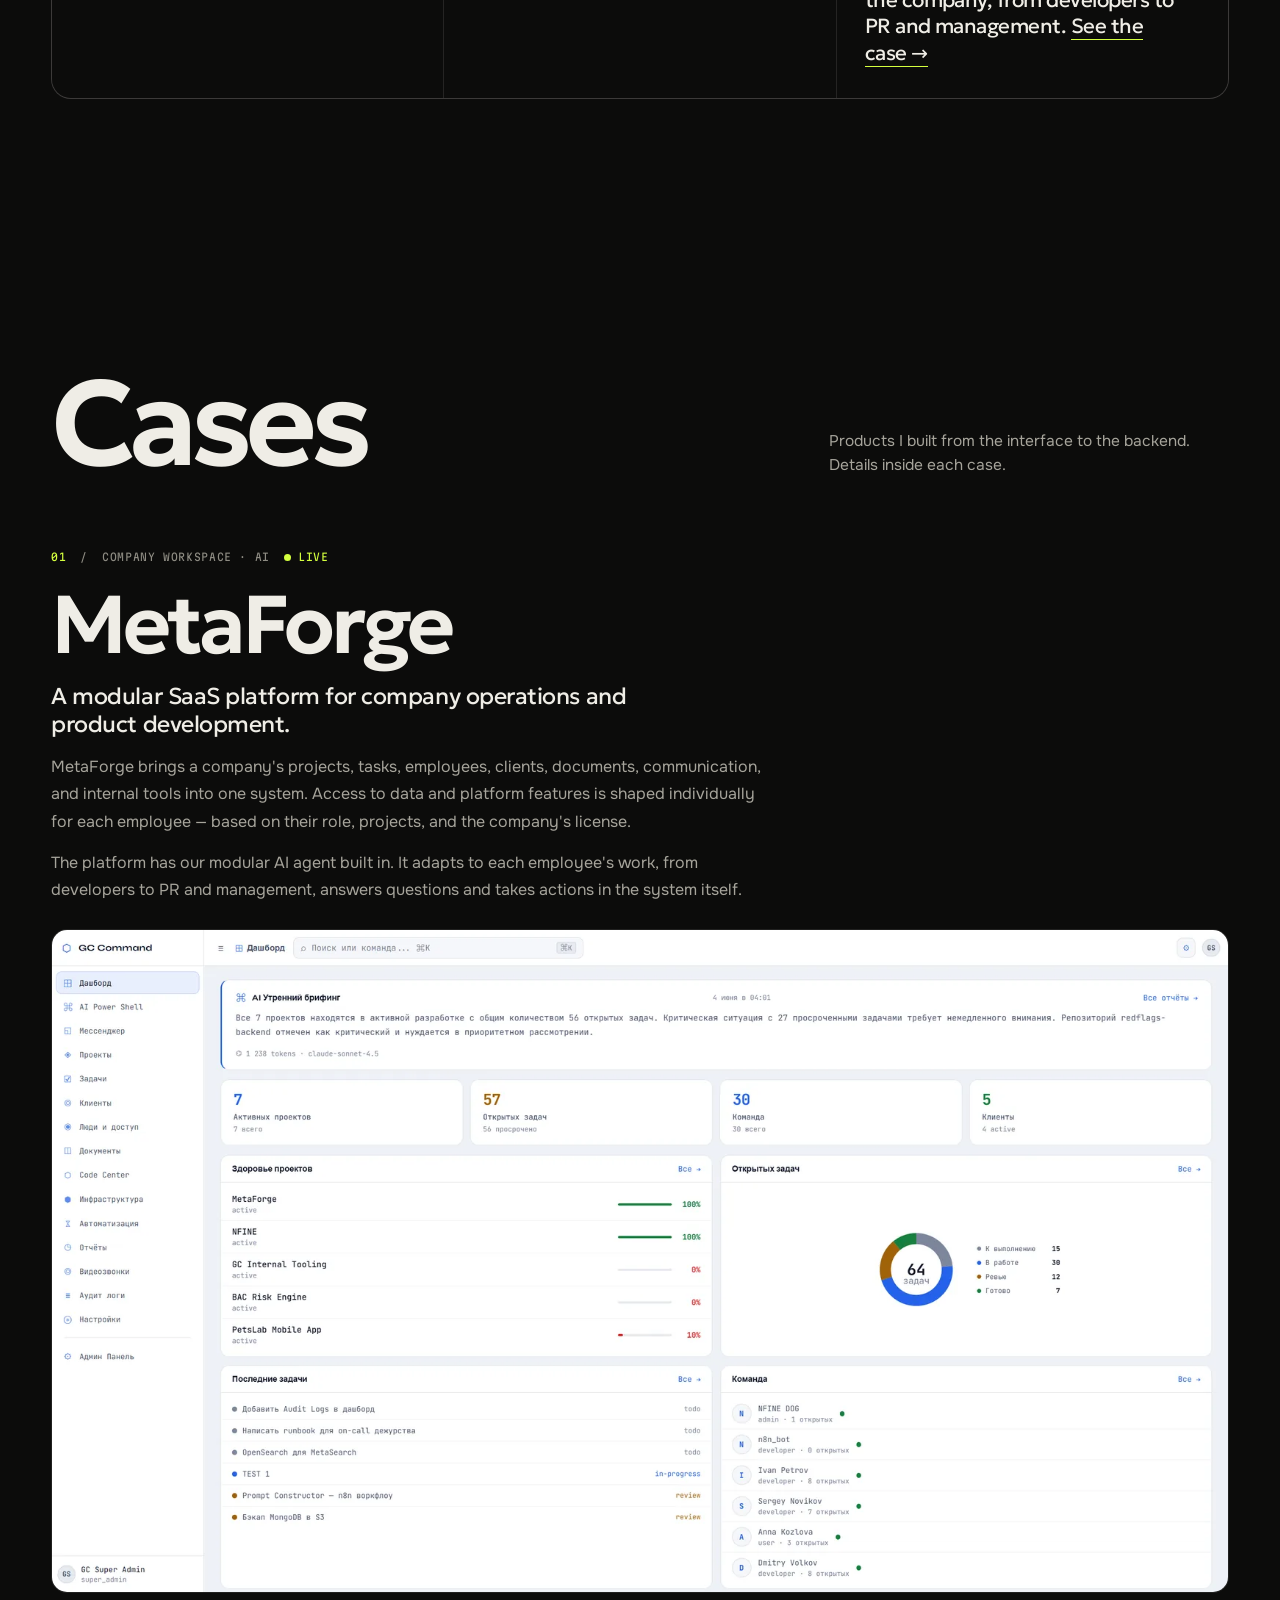
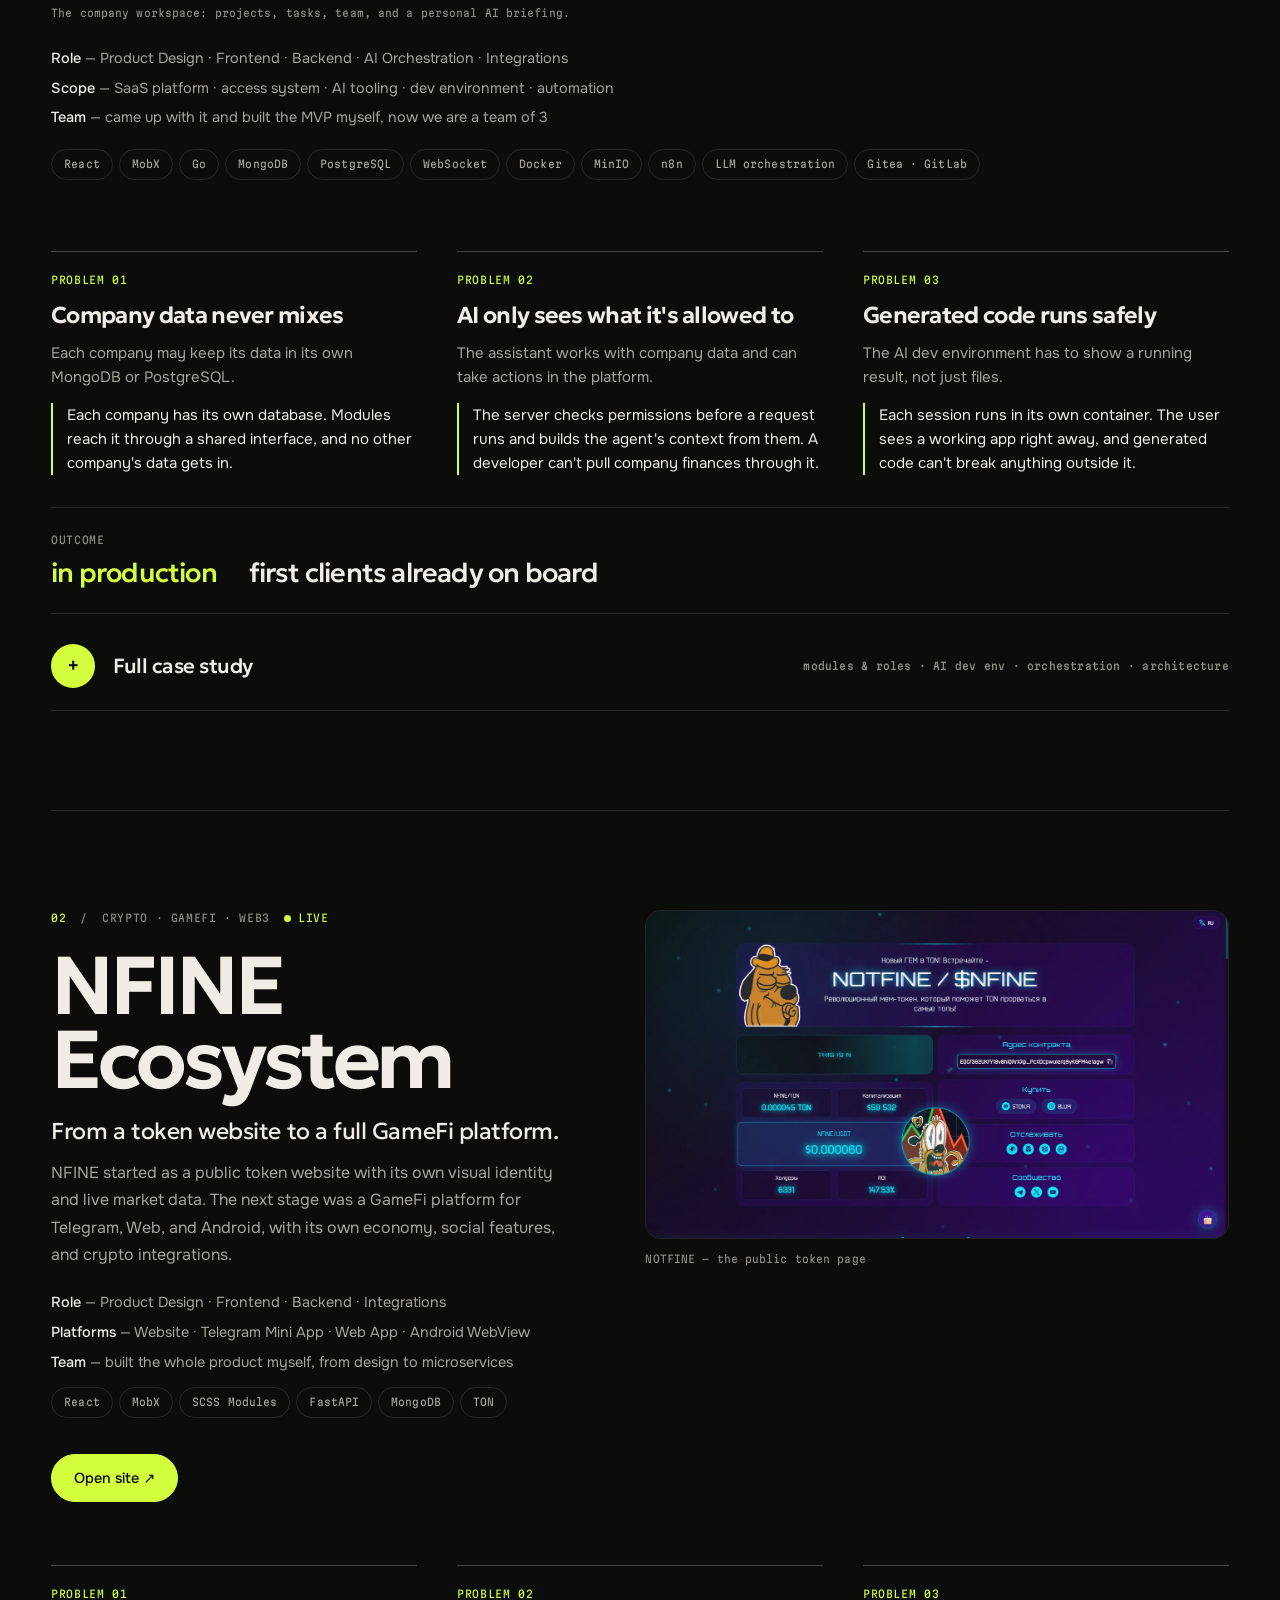
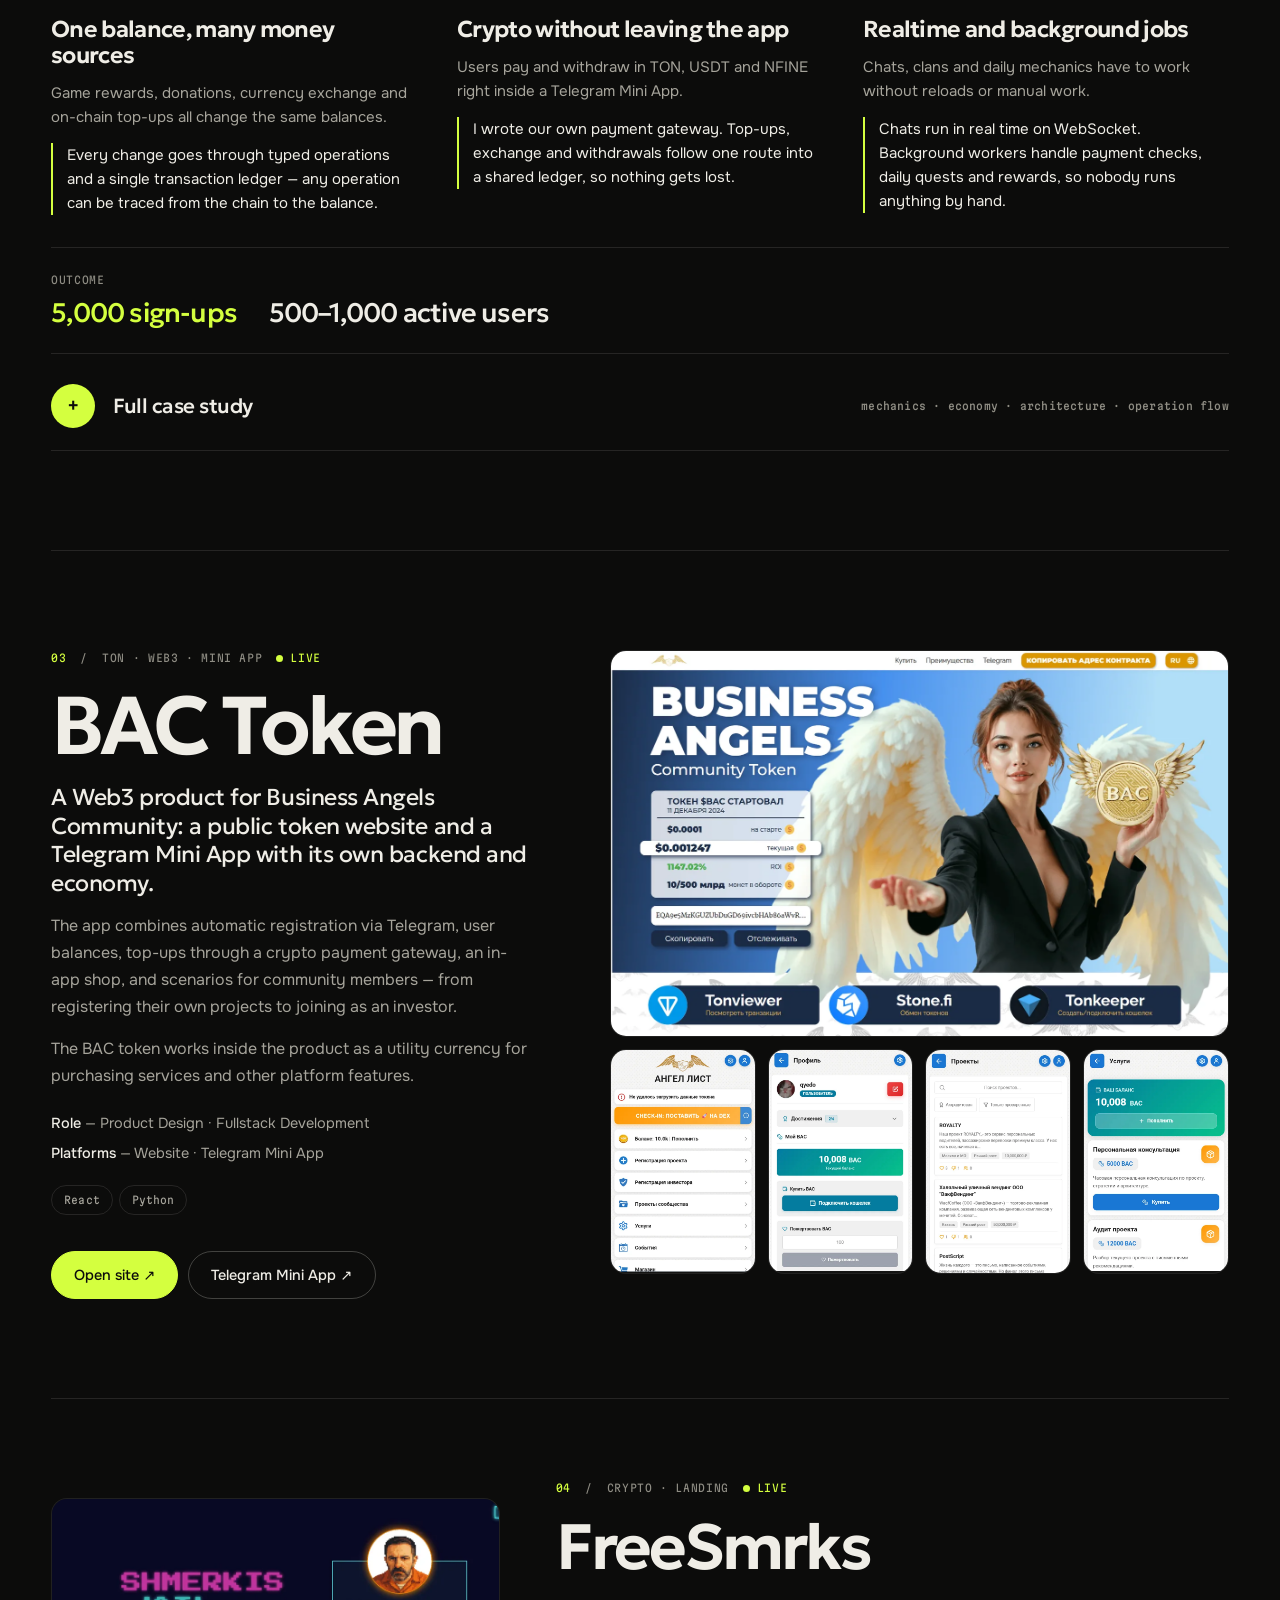
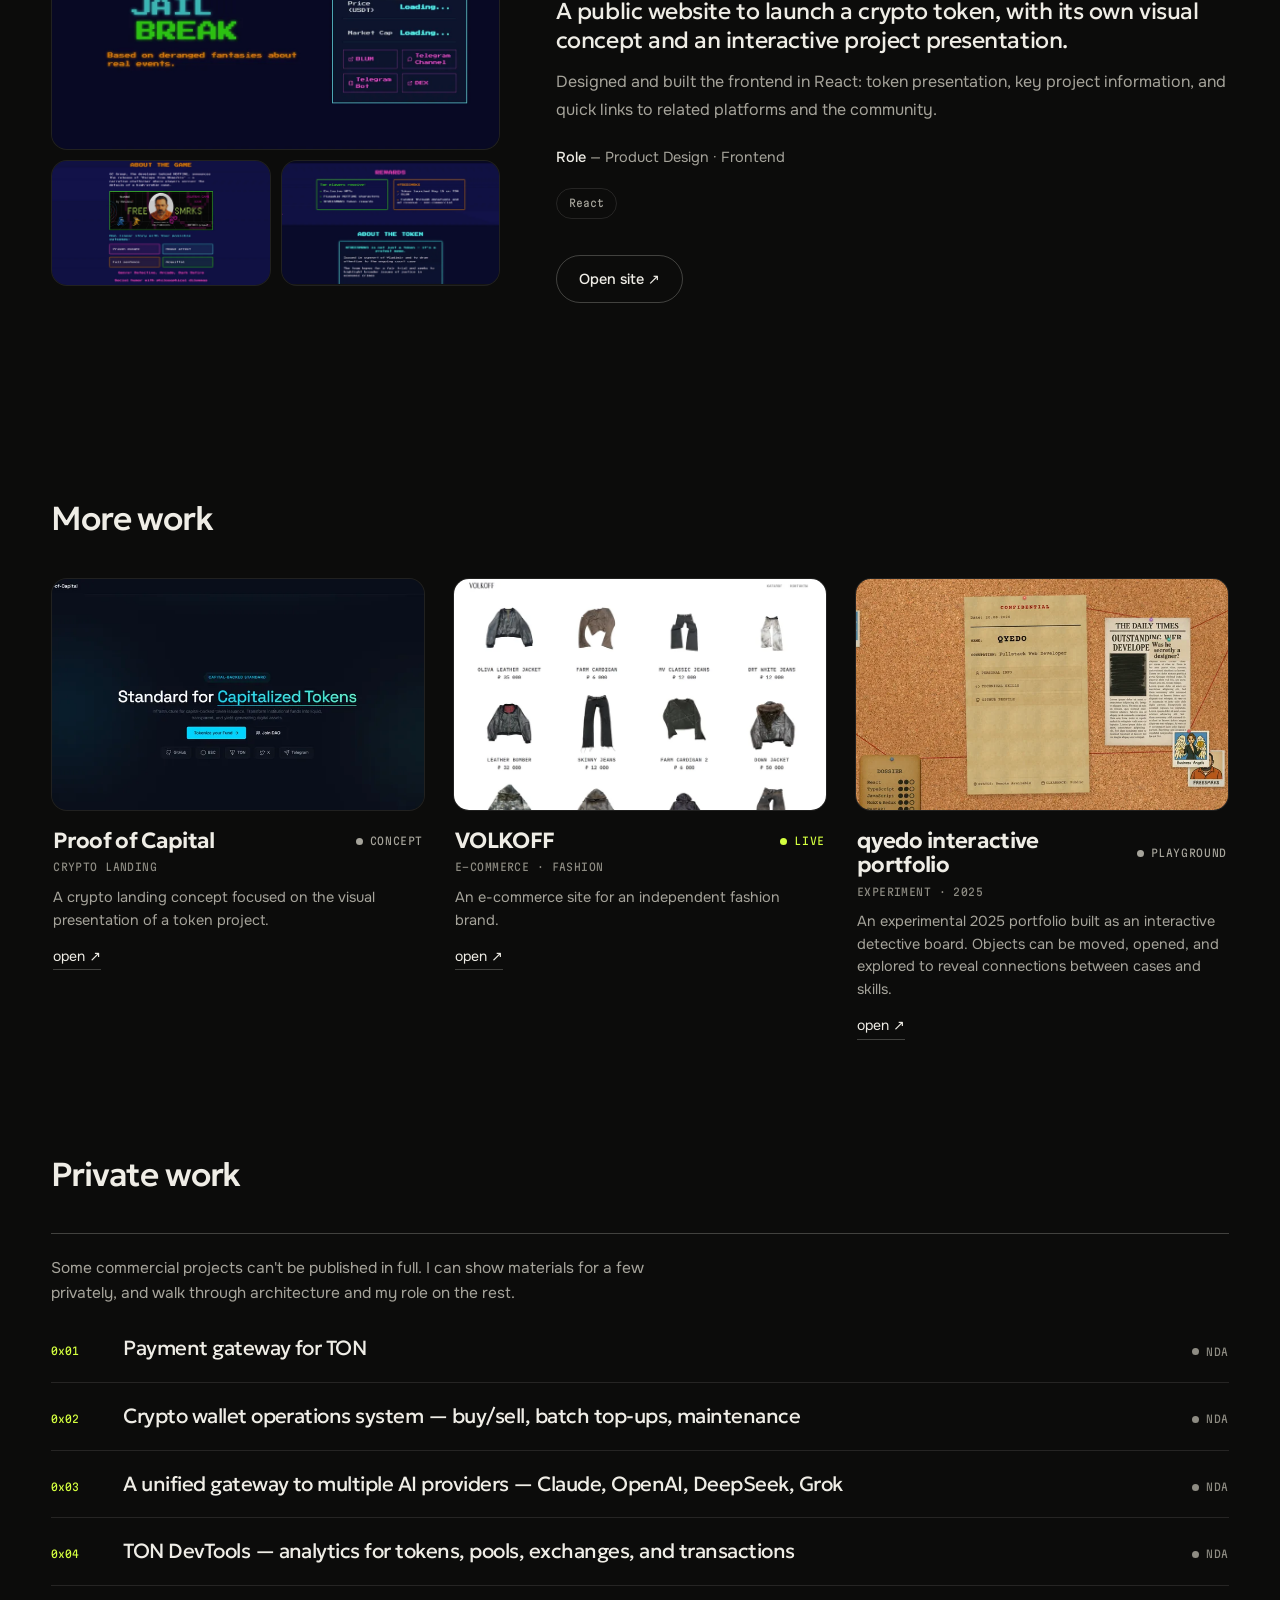
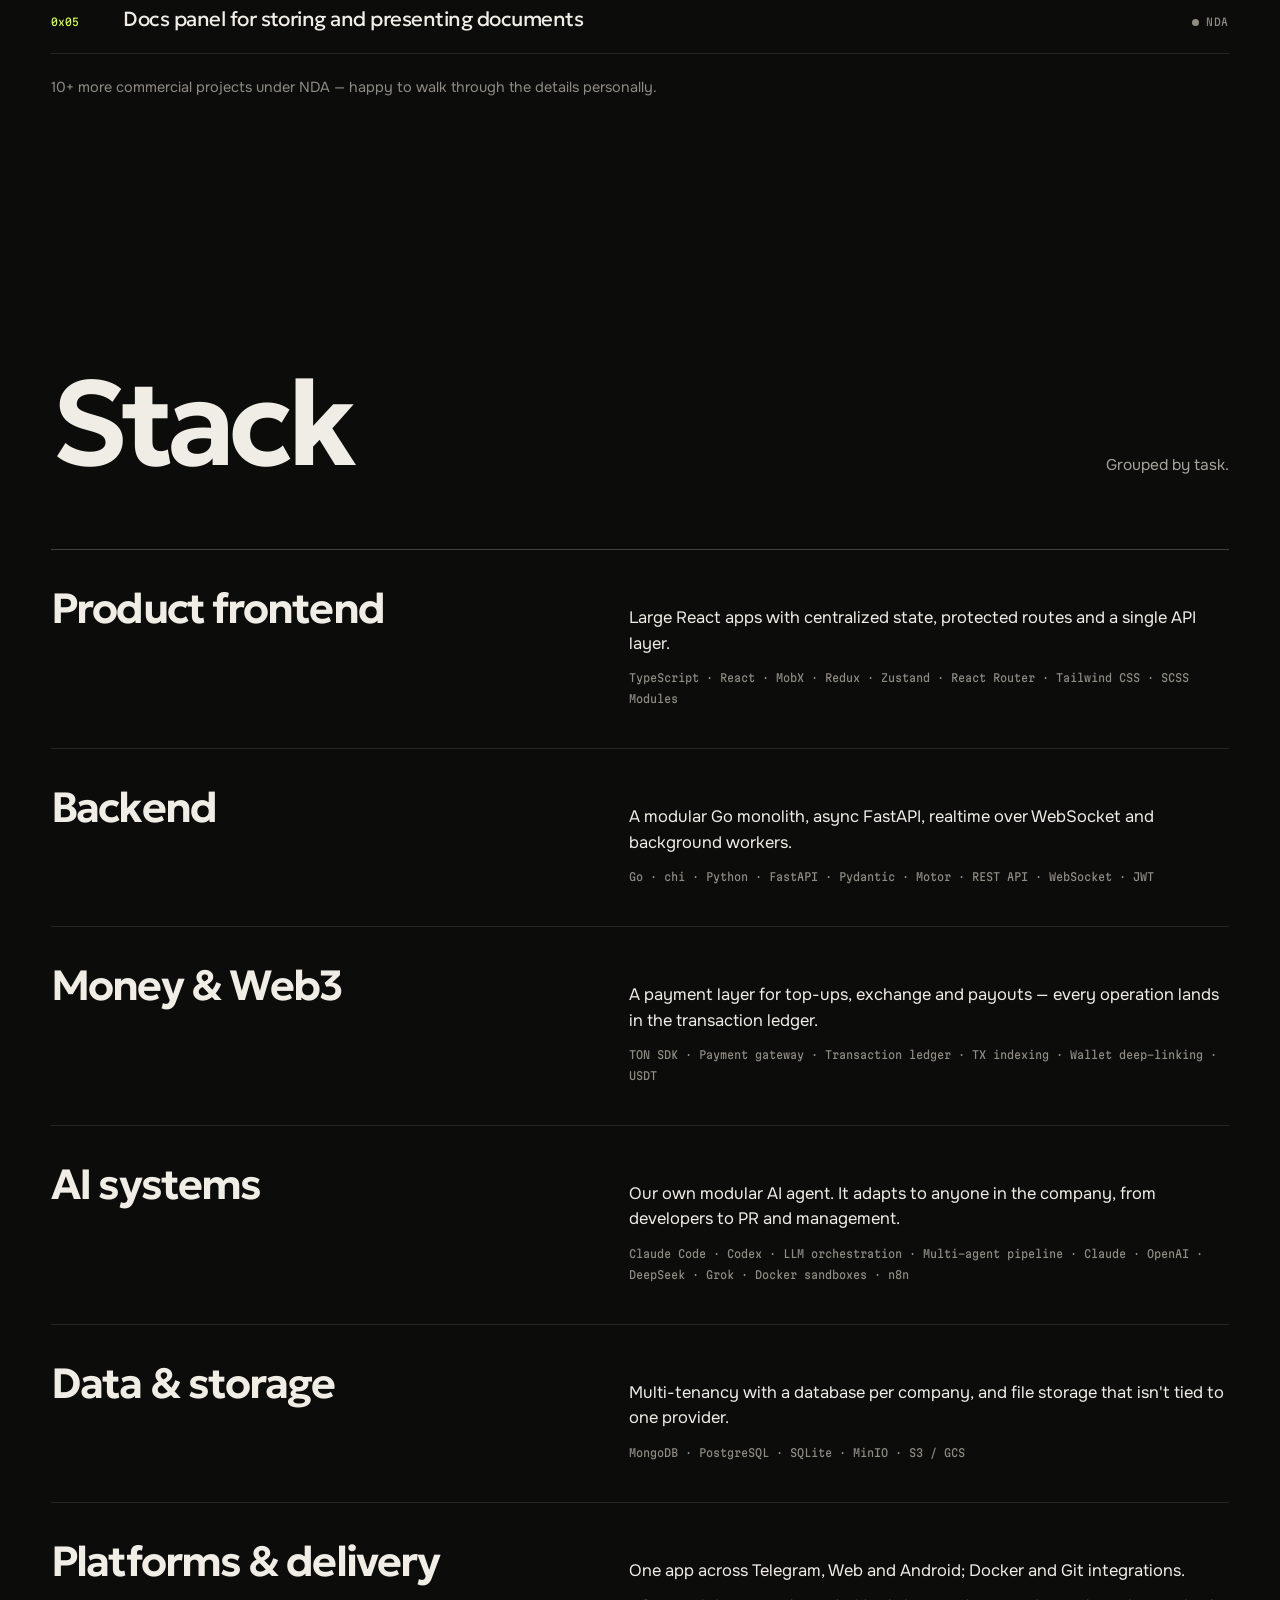
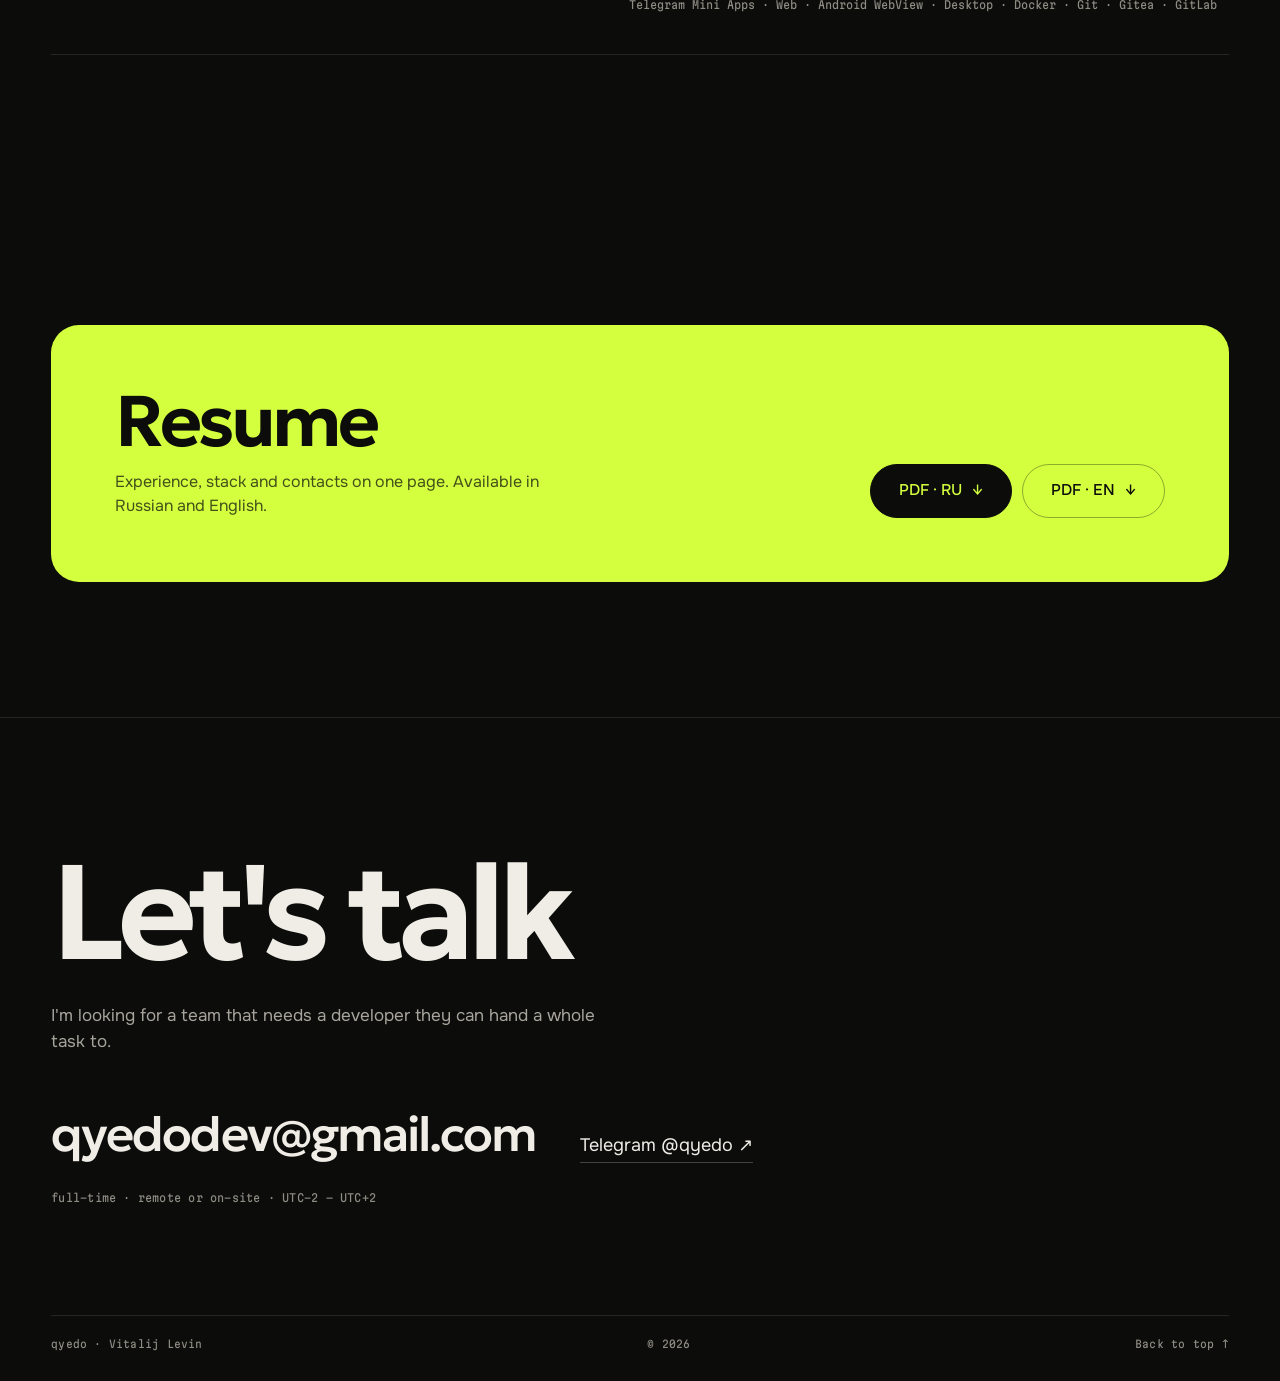
==== commit 1cb78543: "copy: plain, human wording across the site and CV Rewrote the copy I had written in short first-pers" ====
--- a/index.html
+++ b/index.html
@@ -488,7 +488,7 @@
     </div>
     <div class="hero-facts" data-intro>
       <div><b data-count="10" data-suffix="+">10+</b><span data-ru="продуктов в продакшене" data-en="products in production">продуктов в продакшене</span></div>
-      <div><b data-count="5000">5&nbsp;000</b><span data-ru="регистраций в NFINE — сделал в одиночку" data-en="sign-ups in NFINE — built solo">регистраций в NFINE — сделал в одиночку</span></div>
+      <div><b data-count="5000">5&nbsp;000</b><span data-ru="регистраций в NFINE, который я сделал один" data-en="sign-ups in NFINE, which I built alone">регистраций в NFINE, который я сделал один</span></div>
       <div><b data-count="6">6</b><span data-ru="ИИ-агентов в конвейере MetaForge" data-en="AI agents in the MetaForge pipeline">ИИ-агентов в конвейере MetaForge</span></div>
       <a href="#mindcoding" class="scroll-cue"><i></i><span data-ru="листай" data-en="scroll">листай</span></a>
     </div>
@@ -526,41 +526,41 @@
   <div class="wrap-wide">
     <div class="sec-head">
       <h2 class="sec-title" data-ru="Майндкодинг" data-en="Mindcoding">Майндкодинг</h2>
-      <p class="sec-note" data-ru="Как я пишу код вместе с ИИ — и почему это не вайбкодинг." data-en="How I write code with AI — and why it isn't vibe coding.">Как я пишу код вместе с ИИ — и почему это не вайбкодинг.</p>
+      <p class="sec-note" data-ru="Как я пишу код с ИИ и почему это не вайбкодинг." data-en="How I write code with AI and why it isn&#39;t vibe coding.">Как я пишу код с ИИ и почему это не вайбкодинг.</p>
     </div>
 
     <div class="mc-intro">
       <p class="mc-lead" data-i18n-html="mc.lead">ИИ пишет код. <em>Решения принимаю&nbsp;я.</em></p>
       <div>
-        <p class="mc-text" data-i18n-html="mc.what">Вайбкодинг — это когда разработчик не знает, что сгенерировала модель. <b>Майндкодинг</b> — мой термин для обратного: <b>знаешь и отвечаешь за каждую строку.</b></p>
-        <p class="mc-text" data-ru="Агенты ускоряют работу, а архитектура, данные и безопасность остаются под моим контролем. За этим — годы разработки руками: я вижу, когда модель уверенно ошибается." data-en="Agents make me faster, while architecture, data and security stay under my control. Behind that are years of writing code by hand: I can tell when a model is confidently wrong.">Агенты ускоряют работу, а архитектура, данные и безопасность остаются под моим контролем. За этим — годы разработки руками: я вижу, когда модель уверенно ошибается.</p>
+        <p class="mc-text" data-i18n-html="mc.what">Вайбкодинг — это когда разработчик не знает, что сгенерировала модель. <b>Майндкодинг</b> — мой термин для обратного: <b>я понимаю каждую строку и отвечаю за неё.</b></p>
+        <p class="mc-text" data-ru="Агенты пишут быстрее меня, но архитектуру и безопасность я держу сам. Я много лет писал код руками и вижу, когда модель уверенно ошибается." data-en="Agents write faster than I do, but I keep architecture and security in my own hands. I wrote code by hand for years, and I can tell when a model is confidently wrong.">Агенты пишут быстрее меня, но архитектуру и безопасность я держу сам. Я много лет писал код руками и вижу, когда модель уверенно ошибается.</p>
       </div>
     </div>
 
     <div class="mc-vs">
       <div class="mc-vs-head"><div data-ru="вайбкодинг" data-en="vibe coding">вайбкодинг</div><div class="mind" data-ru="майндкодинг" data-en="mindcoding">майндкодинг</div></div>
-      <div class="mc-vs-row"><div class="vibe"><span data-ru="«Сделай» в чат" data-en="&quot;Make it work&quot; in a chat">«Сделай» в чат</span></div><div class="mind" data-ru="Сначала агент получает правила и контекст проекта, потом пишет код" data-en="The agent gets the rules and project context first, then writes code">Сначала агент получает правила и контекст проекта, потом пишет код</div></div>
-      <div class="mc-vs-row"><div class="vibe"><span data-ru="Принять всё, что сгенерировано" data-en="Accept whatever was generated">Принять всё, что сгенерировано</span></div><div class="mind" data-ru="Каждый результат проходит мою приёмку" data-en="Every result goes through my review">Каждый результат проходит мою приёмку</div></div>
+      <div class="mc-vs-row"><div class="vibe"><span data-ru="«Сделай» в чат" data-en="&quot;Make it work&quot; in a chat">«Сделай» в чат</span></div><div class="mind" data-ru="Агент сначала получает правила и карту проекта" data-en="The agent gets the rules and the project map first">Агент сначала получает правила и карту проекта</div></div>
+      <div class="mc-vs-row"><div class="vibe"><span data-ru="Принять всё, что сгенерировано" data-en="Accept whatever was generated">Принять всё, что сгенерировано</span></div><div class="mind" data-ru="Я проверяю каждый результат" data-en="I review every result">Я проверяю каждый результат</div></div>
       <div class="mc-vs-row"><div class="vibe"><span data-ru="Архитектура появляется сама" data-en="Architecture just happens">Архитектура появляется сама</span></div><div class="mind" data-ru="Архитектуру проектирую я" data-en="I design the architecture">Архитектуру проектирую я</div></div>
-      <div class="mc-vs-row"><div class="vibe"><span data-ru="«Работает — значит готово»" data-en="&quot;It runs, ship it&quot;">«Работает — значит готово»</span></div><div class="mind" data-ru="Готово, когда прошло проверку и тесты" data-en="Done means checked and tested">Готово, когда прошло проверку и тесты</div></div>
+      <div class="mc-vs-row"><div class="vibe"><span data-ru="«Работает — значит готово»" data-en="&quot;It runs, ship it&quot;">«Работает — значит готово»</span></div><div class="mind" data-ru="Готово после тестов и моей проверки" data-en="Done after tests and my review">Готово после тестов и моей проверки</div></div>
     </div>
 
     <div class="mc-process">
       <div class="mc-process-head"><h3 data-ru="Мой процесс" data-en="My process">Мой процесс</h3><div class="mc-progress" aria-hidden="true"><i></i></div></div>
       <div class="mc-track">
-        <div class="mc-step"><div class="n">01</div><div class="t" data-ru="Правила" data-en="Rules">Правила</div><div class="d" data-ru="Задаю агенту стандарты проекта — так он с первой задачи пишет код как команда, а не как получится." data-en="I give the agent the project&#39;s standards, so from the first task it writes code the way the team does.">Задаю агенту стандарты проекта — так он с первой задачи пишет код как команда, а не как получится.</div></div>
-        <div class="mc-step"><div class="n">02</div><div class="t" data-ru="Карта проекта" data-en="Project map">Карта проекта</div><div class="d" data-ru="Самое важное. Карта и документация дают агенту понимание архитектуры: он сам находит нужные модули и не ломает соседние." data-en="The key step. A map and docs give the agent the architecture: it finds the right modules on its own and doesn&#39;t break the ones next to them.">Самое важное. Карта и документация дают агенту понимание архитектуры: он сам находит нужные модули и не ломает соседние.</div></div>
-        <div class="mc-step"><div class="n">03</div><div class="t" data-ru="Пул задач" data-en="Task pool">Пул задач</div><div class="d" data-ru="Задачи и приоритеты в одном месте: агент знает, что делать дальше, а я вижу всю картину." data-en="Tasks and priorities in one place: the agent knows what comes next, and I see the whole picture.">Задачи и приоритеты в одном месте: агент знает, что делать дальше, а я вижу всю картину.</div></div>
-        <div class="mc-step"><div class="n">04</div><div class="t" data-ru="Выполнение" data-en="Execution">Выполнение</div><div class="d" data-ru="Мелкие правки — точечно, крупные — пачкой задач по одному направлению, без лишних переключений." data-en="Small fixes one by one, bigger work as a batch in one area, without constant context switching.">Мелкие правки — точечно, крупные — пачкой задач по одному направлению, без лишних переключений.</div></div>
-        <div class="mc-step"><div class="n">05</div><div class="t" data-ru="Сверка" data-en="Self-check">Сверка</div><div class="d" data-ru="Агент сверяет код с архитектурой, а найденные улучшения сразу уходят в пул задач." data-en="The agent checks the code against the architecture, and any improvements it finds go straight into the pool.">Агент сверяет код с архитектурой, а найденные улучшения сразу уходят в пул задач.</div></div>
-        <div class="mc-step"><div class="n">06</div><div class="t" data-ru="Приёмка" data-en="Review">Приёмка</div><div class="d" data-ru="Каждый результат проверяю я — в продакшен уходит только то, что я понимаю и принял." data-en="I review every result — only what I understand and have approved goes to production.">Каждый результат проверяю я — в продакшен уходит только то, что я понимаю и принял.</div></div>
+        <div class="mc-step"><div class="n">01</div><div class="t" data-ru="Правила" data-en="Rules">Правила</div><div class="d" data-ru="Пишу правила для агента. На них строится нормальный пайплайн работы." data-en="I write rules for the agent. A proper work pipeline is built on them.">Пишу правила для агента. На них строится нормальный пайплайн работы.</div></div>
+        <div class="mc-step"><div class="n">02</div><div class="t" data-ru="Карта проекта" data-en="Project map">Карта проекта</div><div class="d" data-ru="Самый важный шаг. По карте агент ориентируется в проекте и знает, где что лежит." data-en="The most important step. The map is how the agent finds its way around the project and knows where everything is.">Самый важный шаг. По карте агент ориентируется в проекте и знает, где что лежит.</div></div>
+        <div class="mc-step"><div class="n">03</div><div class="t" data-ru="Пул задач" data-en="Task pool">Пул задач</div><div class="d" data-ru="Все задачи с приоритетами лежат в одном месте. Агент сам понимает, что брать дальше." data-en="All tasks and their priorities sit in one place. The agent works out what to pick up next.">Все задачи с приоритетами лежат в одном месте. Агент сам понимает, что брать дальше.</div></div>
+        <div class="mc-step"><div class="n">04</div><div class="t" data-ru="Выполнение" data-en="Execution">Выполнение</div><div class="d" data-ru="Агент делает задачи по одной или сразу пачкой по одной теме." data-en="The agent does tasks one at a time or as a batch on one topic.">Агент делает задачи по одной или сразу пачкой по одной теме.</div></div>
+        <div class="mc-step"><div class="n">05</div><div class="t" data-ru="Сверка" data-en="Self-check">Сверка</div><div class="d" data-ru="По ходу работы агент сверяется с архитектурой и сам добавляет задачи на улучшения." data-en="As it works, the agent checks itself against the architecture and adds improvement tasks on its own.">По ходу работы агент сверяется с архитектурой и сам добавляет задачи на улучшения.</div></div>
+        <div class="mc-step"><div class="n">06</div><div class="t" data-ru="Приёмка" data-en="Review">Приёмка</div><div class="d" data-ru="Готовое приходит ко мне на проверку. Без неё в прод ничего не уходит." data-en="Finished work comes to me for review. Nothing goes to production without it.">Готовое приходит ко мне на проверку. Без неё в прод ничего не уходит.</div></div>
       </div>
     </div>
 
     <div class="mc-facts">
       <div class="mc-fact"><span class="k" data-ru="инструменты" data-en="tools">инструменты</span><span class="v" data-ru="Claude Code, Codex и собственный агент Greta" data-en="Claude Code, Codex and our own agent, Greta">Claude Code, Codex и собственный агент Greta</span></div>
-      <div class="mc-fact"><span class="k" data-ru="скорость" data-en="speed">скорость</span><span class="v" data-ru="Типовая задача на рабочий день закрывается за минуты — с моей проверкой" data-en="A typical day-long task gets done in minutes — with my review">Типовая задача на рабочий день закрывается за минуты — с моей проверкой</span></div>
-      <div class="mc-fact"><span class="k" data-ru="ИИ-системы" data-en="AI systems">ИИ-системы</span><span class="v" data-i18n-html="mc.proof">Сделали для MetaForge модульного ИИ-агента под задачи любого сотрудника&nbsp;— от&nbsp;разработчика до&nbsp;PR и&nbsp;менеджмента. <a href="#case-metaforge">Кейс&nbsp;→</a></span></div>
+      <div class="mc-fact"><span class="k" data-ru="скорость" data-en="speed">скорость</span><span class="v" data-ru="Задачу, на которую раньше уходил день, агент делает за минуты. Потом я проверяю." data-en="A task that used to take a day takes the agent minutes. Then I review it.">Задачу, на которую раньше уходил день, агент делает за минуты. Потом я проверяю.</span></div>
+      <div class="mc-fact"><span class="k" data-ru="ИИ-системы" data-en="AI systems">ИИ-системы</span><span class="v" data-i18n-html="mc.proof">Сделали для MetaForge модульного ИИ-агента. Он подстраивается под любого сотрудника, от&nbsp;разработчика до&nbsp;PR и&nbsp;менеджмента. <a href="#case-metaforge">Кейс&nbsp;→</a></span></div>
     </div>
   </div>
 </section>
@@ -569,7 +569,7 @@
   <div class="wrap-wide">
     <div class="sec-head">
       <h2 class="sec-title" data-ru="Кейсы" data-en="Cases">Кейсы</h2>
-      <p class="sec-note" data-ru="Продукты, где я вёл интерфейс, бэкенд и интеграции. Полный разбор — под раскрытием." data-en="Products where I owned the interface, the backend and the integrations. The full story is one click away.">Продукты, где я вёл интерфейс, бэкенд и интеграции. Полный разбор — под раскрытием.</p>
+      <p class="sec-note" data-ru="Продукты, которые я делал от интерфейса до бэкенда. Подробности внутри каждого кейса." data-en="Products I built from the interface to the backend. Details inside each case.">Продукты, которые я делал от интерфейса до бэкенда. Подробности внутри каждого кейса.</p>
     </div>
 
     <!-- ============ FEATURE 01 — METAFORGE ============ -->
@@ -580,8 +580,8 @@
       <p class="mf-text" data-ru="MetaForge объединяет проекты, задачи, сотрудников, клиентов, документы, коммуникацию и внутренние инструменты компании в одной системе. Доступ к данным и возможностям платформы формируется индивидуально для каждого сотрудника — от его роли, проектов и лицензии компании." data-en="MetaForge brings a company's projects, tasks, employees, clients, documents, communication, and internal tools into one system. Access to data and platform features is shaped individually for each employee — based on their role, projects, and the company's license.">
         MetaForge объединяет проекты, задачи, сотрудников, клиентов, документы, коммуникацию и внутренние инструменты компании в одной системе. Доступ к данным и возможностям платформы формируется индивидуально для каждого сотрудника — от его роли, проектов и лицензии компании.
       </p>
-      <p class="mf-text" data-ru="Поверх платформы работает собственный модульный ИИ-агент: он подстраивается под задачи сотрудника — от разработчика до PR и менеджмента — и может не только отвечать на вопросы, но и выполнять действия в платформе." data-en="On top of it runs our own modular AI agent: it adapts to each employee&#39;s work — from developers to PR and management — and can not only answer questions but also take actions in the platform.">
-        Поверх платформы работает собственный модульный ИИ-агент: он подстраивается под задачи сотрудника — от разработчика до PR и менеджмента — и может не только отвечать на вопросы, но и выполнять действия в платформе.
+      <p class="mf-text" data-ru="В платформу встроен наш модульный ИИ-агент. Он подстраивается под задачи сотрудника, от разработчика до PR и менеджмента, отвечает на вопросы и сам выполняет действия в системе." data-en="The platform has our modular AI agent built in. It adapts to each employee&#39;s work, from developers to PR and management, answers questions and takes actions in the system itself.">
+        В платформу встроен наш модульный ИИ-агент. Он подстраивается под задачи сотрудника, от разработчика до PR и менеджмента, отвечает на вопросы и сам выполняет действия в системе.
       </p>
 
       <div class="media media-auto mf-shot-lg" style="margin-top:26px;">
@@ -592,7 +592,7 @@
       <div class="feature-meta" style="margin-top:26px;">
         <div><b>Role</b> — <span data-ru="Дизайн продукта · Frontend · Backend · Оркестрация ИИ · Интеграции" data-en="Product Design · Frontend · Backend · AI Orchestration · Integrations">Дизайн продукта · Frontend · Backend · Оркестрация ИИ · Интеграции</span></div>
         <div><b data-ru="Область работы" data-en="Scope">Область работы</b> — <span data-ru="SaaS-платформа · система доступа · ИИ-инструменты · среда разработки · автоматизация" data-en="SaaS platform · access system · AI tooling · dev environment · automation">SaaS-платформа · система доступа · ИИ-инструменты · среда разработки · автоматизация</span></div>
-        <div><b data-ru="Команда" data-en="Team">Команда</b> — <span data-ru="идея, архитектура и MVP — мои; сейчас развиваем продукт командой из 3 человек" data-en="idea, architecture and MVP are mine; we now develop the product as a team of 3">идея, архитектура и MVP — мои; сейчас развиваем продукт командой из 3 человек</span></div>
+        <div><b data-ru="Команда" data-en="Team">Команда</b> — <span data-ru="придумал и довёл до MVP сам, теперь развиваем втроём" data-en="came up with it and built the MVP myself, now we are a team of 3">придумал и довёл до MVP сам, теперь развиваем втроём</span></div>
       </div>
       <div class="feature-stack">
         <span class="tag" data-cat="frontend">React</span><span class="tag" data-cat="frontend">MobX</span><span class="tag" data-cat="go">Go</span><span class="tag" data-cat="data">MongoDB</span><span class="tag" data-cat="data">PostgreSQL</span><span class="tag" data-cat="infra">WebSocket</span><span class="tag" data-cat="infra">Docker</span><span class="tag" data-cat="infra">MinIO</span><span class="tag" data-cat="infra">n8n</span><span class="tag" data-cat="ai">LLM orchestration</span><span class="tag" data-cat="infra">Gitea · GitLab</span>
@@ -604,19 +604,19 @@
             <div class="n" data-ru="задача 01" data-en="problem 01">задача 01</div>
             <h4 data-ru="Данные компаний не пересекаются" data-en="Company data never mixes">Данные компаний не пересекаются</h4>
             <p class="prob" data-ru="Каждая компания может хранить данные в своей MongoDB или PostgreSQL." data-en="Each company may keep its data in its own MongoDB or PostgreSQL.">Каждая компания может хранить данные в своей MongoDB или PostgreSQL.</p>
-            <p class="sol" data-ru="У каждой компании своя база, а модули работают с ними через единый интерфейс — данные одной компании не попадут к другой." data-en="Each company gets its own database, and the modules use one data interface — one company&#39;s data can&#39;t reach another.">У каждой компании своя база, а модули работают с ними через единый интерфейс — данные одной компании не попадут к другой.</p>
+            <p class="sol" data-ru="У каждой компании своя база. Модули работают с ней через общий интерфейс, и чужие данные туда не попадают." data-en="Each company has its own database. Modules reach it through a shared interface, and no other company&#39;s data gets in.">У каждой компании своя база. Модули работают с ней через общий интерфейс, и чужие данные туда не попадают.</p>
           </div>
           <div class="challenge">
             <div class="n" data-ru="задача 02" data-en="problem 02">задача 02</div>
             <h4 data-ru="ИИ видит только разрешённое" data-en="AI only sees what it's allowed to">ИИ видит только разрешённое</h4>
             <p class="prob" data-ru="Ассистент работает с данными компании и может выполнять действия в платформе." data-en="The assistant works with company data and can take actions in the platform.">Ассистент работает с данными компании и может выполнять действия в платформе.</p>
-            <p class="sol" data-ru="Права проверяются на сервере до выполнения запроса, и по ним же собирается контекст для агента — разработчик не получит через него финансы компании." data-en="Permissions are checked on the server before a request runs, and the agent&#39;s context is built from them — a developer can&#39;t pull company finances through it.">Права проверяются на сервере до выполнения запроса, и по ним же собирается контекст для агента — разработчик не получит через него финансы компании.</p>
+            <p class="sol" data-ru="Сервер проверяет права до выполнения запроса и по ним же собирает контекст для агента. Разработчик не вытащит через него финансы компании." data-en="The server checks permissions before a request runs and builds the agent&#39;s context from them. A developer can&#39;t pull company finances through it.">Сервер проверяет права до выполнения запроса и по ним же собирает контекст для агента. Разработчик не вытащит через него финансы компании.</p>
           </div>
           <div class="challenge">
             <div class="n" data-ru="задача 03" data-en="problem 03">задача 03</div>
             <h4 data-ru="Сгенерированный код запускается безопасно" data-en="Generated code runs safely">Сгенерированный код запускается безопасно</h4>
             <p class="prob" data-ru="ИИ-среда разработки должна показывать работающий результат, а не только файлы." data-en="The AI dev environment has to show a running result, not just files.">ИИ-среда разработки должна показывать работающий результат, а не только файлы.</p>
-            <p class="sol" data-ru="Каждая сессия запускается в своём изолированном контейнере: пользователь сразу видит работающее приложение, а сгенерированный код не может навредить системе." data-en="Each session runs in its own isolated container: the user sees a working app right away, and generated code can&#39;t harm the system.">Каждая сессия запускается в своём изолированном контейнере: пользователь сразу видит работающее приложение, а сгенерированный код не может навредить системе.</p>
+            <p class="sol" data-ru="Каждая сессия запускается в своём контейнере. Пользователь сразу видит рабочее приложение, а сгенерированный код ничего не сломает снаружи." data-en="Each session runs in its own container. The user sees a working app right away, and generated code can&#39;t break anything outside it.">Каждая сессия запускается в своём контейнере. Пользователь сразу видит рабочее приложение, а сгенерированный код ничего не сломает снаружи.</p>
           </div>
         </div>
         <div class="case-results">
@@ -817,7 +817,7 @@
           <div class="nf-meta">
             <div><b>Role</b> — Product Design · Frontend · Backend · Integrations</div>
             <div><b>Platforms</b> — Website · Telegram Mini App · Web App · Android WebView</div>
-            <div><b data-ru="Команда" data-en="Team">Команда</b> — <span data-ru="весь продукт сделал сам — от дизайна до микросервисов" data-en="built the whole product myself — from design to microservices">весь продукт сделал сам — от дизайна до микросервисов</span></div>
+            <div><b data-ru="Команда" data-en="Team">Команда</b> — <span data-ru="весь продукт сделал сам, от дизайна до микросервисов" data-en="built the whole product myself, from design to microservices">весь продукт сделал сам, от дизайна до микросервисов</span></div>
           </div>
           <div class="feature-stack" style="margin-top:14px;">
             <span class="tag" data-cat="frontend">React</span><span class="tag" data-cat="frontend">MobX</span><span class="tag" data-cat="frontend">SCSS Modules</span><span class="tag" data-cat="py">FastAPI</span><span class="tag" data-cat="data">MongoDB</span><span class="tag" data-cat="web3">TON</span>
@@ -848,13 +848,13 @@
             <div class="n" data-ru="задача 02" data-en="problem 02">задача 02</div>
             <h4 data-ru="Crypto без выхода из приложения" data-en="Crypto without leaving the app">Crypto без выхода из приложения</h4>
             <p class="prob" data-ru="Пользователи платят и выводят в TON, USDT и NFINE прямо внутри Telegram Mini App." data-en="Users pay and withdraw in TON, USDT and NFINE right inside a Telegram Mini App.">Пользователи платят и выводят в TON, USDT и NFINE прямо внутри Telegram Mini App.</p>
-            <p class="sol" data-ru="Собственный платёжный шлюз: пополнения, обмен и вывод идут по одному пути и попадают в общий журнал — ни одна операция не теряется." data-en="A custom payment gateway: top-ups, exchange and withdrawals follow one path into a shared ledger — no operation gets lost.">Собственный платёжный шлюз: пополнения, обмен и вывод идут по одному пути и попадают в общий журнал — ни одна операция не теряется.</p>
+            <p class="sol" data-ru="Написал свой платёжный шлюз. Пополнения, обмен и вывод идут по одному маршруту и пишутся в общий журнал, поэтому операции не теряются." data-en="I wrote our own payment gateway. Top-ups, exchange and withdrawals follow one route into a shared ledger, so nothing gets lost.">Написал свой платёжный шлюз. Пополнения, обмен и вывод идут по одному маршруту и пишутся в общий журнал, поэтому операции не теряются.</p>
           </div>
           <div class="challenge">
             <div class="n" data-ru="задача 03" data-en="problem 03">задача 03</div>
             <h4 data-ru="Realtime и фоновые процессы" data-en="Realtime and background jobs">Realtime и фоновые процессы</h4>
             <p class="prob" data-ru="Чаты, кланы и ежедневные механики должны работать без перезагрузки и ручного вмешательства." data-en="Chats, clans and daily mechanics have to work without reloads or manual work.">Чаты, кланы и ежедневные механики должны работать без перезагрузки и ручного вмешательства.</p>
-            <p class="sol" data-ru="Чаты работают в реальном времени через WebSocket, а проверки платежей, ежедневные задания и награды обрабатывают фоновые воркеры — без ручной работы команды." data-en="Chats run in real time over WebSocket, while payment checks, daily quests and rewards are handled by background workers — no manual work for the team.">Чаты работают в реальном времени через WebSocket, а проверки платежей, ежедневные задания и награды обрабатывают фоновые воркеры — без ручной работы команды.</p>
+            <p class="sol" data-ru="Чаты работают в реальном времени на WebSocket. Проверку платежей, ежедневные задания и награды делают фоновые воркеры, руками ничего запускать не нужно." data-en="Chats run in real time on WebSocket. Background workers handle payment checks, daily quests and rewards, so nobody runs anything by hand.">Чаты работают в реальном времени на WebSocket. Проверку платежей, ежедневные задания и награды делают фоновые воркеры, руками ничего запускать не нужно.</p>
           </div>
         </div>
         <div class="case-results">
@@ -1105,13 +1105,13 @@
   <div class="wrap-wide">
     <div class="sec-head">
       <h2 class="sec-title" data-ru="Стек" data-en="Stack">Стек</h2>
-      <p class="sec-note" data-ru="Сгруппировано по задачам, а не по языкам." data-en="Grouped by what it does, not by language.">Сгруппировано по задачам, а не по языкам.</p>
+      <p class="sec-note" data-ru="Разбил по задачам." data-en="Grouped by task.">Разбил по задачам.</p>
     </div>
     <div class="stack-list">
       <div class="stack-row"><h3 data-ru="Продуктовый фронтенд" data-en="Product frontend">Продуктовый фронтенд</h3><div><p class="d" data-ru="Большие React-приложения с централизованным состоянием, защищёнными маршрутами и единым API-слоем." data-en="Large React apps with centralized state, protected routes and a single API layer.">Большие React-приложения с централизованным состоянием, защищёнными маршрутами и единым API-слоем.</p><p class="tools">TypeScript · React · MobX · Redux · Zustand · React Router · Tailwind CSS · SCSS Modules</p></div></div>
       <div class="stack-row"><h3 data-ru="Бэкенд" data-en="Backend">Бэкенд</h3><div><p class="d" data-ru="Модульный монолит на Go, асинхронный FastAPI, realtime через WebSocket и фоновые воркеры." data-en="A modular Go monolith, async FastAPI, realtime over WebSocket and background workers.">Модульный монолит на Go, асинхронный FastAPI, realtime через WebSocket и фоновые воркеры.</p><p class="tools">Go · chi · Python · FastAPI · Pydantic · Motor · REST API · WebSocket · JWT</p></div></div>
       <div class="stack-row"><h3 data-ru="Деньги и Web3" data-en="Money &amp; Web3">Деньги и Web3</h3><div><p class="d" data-ru="Платёжный слой для пополнений, обмена и выплат: каждая операция фиксируется в журнале транзакций." data-en="A payment layer for top-ups, exchange and payouts — every operation lands in the transaction ledger.">Платёжный слой для пополнений, обмена и выплат: каждая операция фиксируется в журнале транзакций.</p><p class="tools">TON SDK · Payment gateway · Transaction ledger · TX indexing · Wallet deep-linking · USDT</p></div></div>
-      <div class="stack-row"><h3 data-ru="ИИ-системы" data-en="AI systems">ИИ-системы</h3><div><p class="d" data-ru="Собственный модульный ИИ-агент, который подстраивается под задачи любого сотрудника — от разработчика до PR и менеджмента." data-en="Our own modular AI agent that adapts to the work of anyone in the company — from developers to PR and management.">Собственный модульный ИИ-агент, который подстраивается под задачи любого сотрудника — от разработчика до PR и менеджмента.</p><p class="tools">Claude Code · Codex · LLM orchestration · Multi-agent pipeline · Claude · OpenAI · DeepSeek · Grok · Docker sandboxes · n8n</p></div></div>
+      <div class="stack-row"><h3 data-ru="ИИ-системы" data-en="AI systems">ИИ-системы</h3><div><p class="d" data-ru="Свой модульный ИИ-агент. Подстраивается под любого сотрудника, от разработчика до PR и менеджмента." data-en="Our own modular AI agent. It adapts to anyone in the company, from developers to PR and management.">Свой модульный ИИ-агент. Подстраивается под любого сотрудника, от разработчика до PR и менеджмента.</p><p class="tools">Claude Code · Codex · LLM orchestration · Multi-agent pipeline · Claude · OpenAI · DeepSeek · Grok · Docker sandboxes · n8n</p></div></div>
       <div class="stack-row"><h3 data-ru="Данные и хранилища" data-en="Data &amp; storage">Данные и хранилища</h3><div><p class="d" data-ru="Мультитенантность с отдельной базой на компанию и файловое хранилище, не привязанное к провайдеру." data-en="Multi-tenancy with a database per company, and file storage that isn&#39;t tied to one provider.">Мультитенантность с отдельной базой на компанию и файловое хранилище, не привязанное к провайдеру.</p><p class="tools">MongoDB · PostgreSQL · SQLite · MinIO · S3 / GCS</p></div></div>
       <div class="stack-row"><h3 data-ru="Платформы и доставка" data-en="Platforms &amp; delivery">Платформы и доставка</h3><div><p class="d" data-ru="Одно приложение для Telegram, Web и Android; Docker и Git-интеграции." data-en="One app across Telegram, Web and Android; Docker and Git integrations.">Одно приложение для Telegram, Web и Android; Docker и Git-интеграции.</p><p class="tools">Telegram Mini Apps · Web · Android WebView · Desktop · Docker · Git · Gitea · GitLab</p></div></div>
     </div>
@@ -1123,7 +1123,7 @@
     <div class="resume-box">
       <div>
         <div class="t" data-ru="Резюме" data-en="Resume">Резюме</div>
-        <p class="d" data-ru="Одна страница: опыт, стек и контакты. На русском и английском." data-en="One page: experience, stack and contacts. In Russian and English.">Одна страница: опыт, стек и контакты. На русском и английском.</p>
+        <p class="d" data-ru="Опыт, стек и контакты на одной странице. Есть русская и английская версии." data-en="Experience, stack and contacts on one page. Available in Russian and English.">Опыт, стек и контакты на одной странице. Есть русская и английская версии.</p>
       </div>
       <div class="resume-actions">
         <a class="btn magnetic" href="Qyedo_CV.pdf" download="Vitalij_Levin_CV_RU.pdf">PDF · RU <span class="arr down" aria-hidden="true">↓</span></a>
@@ -1177,12 +1177,12 @@
     en: 'AI writes the code. <em>I make the calls.</em>'
   },
   'mc.what': {
-    ru: 'Вайбкодинг — это когда разработчик не знает, что сгенерировала модель. <b>Майндкодинг</b> — мой термин для обратного: <b>знаешь и отвечаешь за каждую строку.</b>',
-    en: 'Vibe coding is not knowing what the model wrote. <b>Mindcoding</b> — my term for the opposite: <b>knowing it and owning every line.</b>'
+    ru: 'Вайбкодинг — это когда разработчик не знает, что сгенерировала модель. <b>Майндкодинг</b> — мой термин для обратного: <b>я понимаю каждую строку и отвечаю за неё.</b>',
+    en: 'Vibe coding is not knowing what the model wrote. <b>Mindcoding</b> is my term for the opposite: <b>I understand every line and answer for it.</b>'
   },
   'mc.proof': {
-    ru: 'Сделали для MetaForge модульного ИИ-агента под задачи любого сотрудника&nbsp;— от&nbsp;разработчика до&nbsp;PR и&nbsp;менеджмента. <a href="#case-metaforge">Кейс&nbsp;→</a>',
-    en: 'We built a modular AI agent for MetaForge that fits anyone in the company, from developers to PR and management. <a href="#case-metaforge">See the case&nbsp;→</a>'
+    ru: 'Сделали для MetaForge модульного ИИ-агента. Он подстраивается под любого сотрудника, от&nbsp;разработчика до&nbsp;PR и&nbsp;менеджмента. <a href="#case-metaforge">Кейс&nbsp;→</a>',
+    en: 'We built a modular AI agent for MetaForge. It adapts to anyone in the company, from developers to PR and management. <a href="#case-metaforge">See the case&nbsp;→</a>'
   }
 };
 
